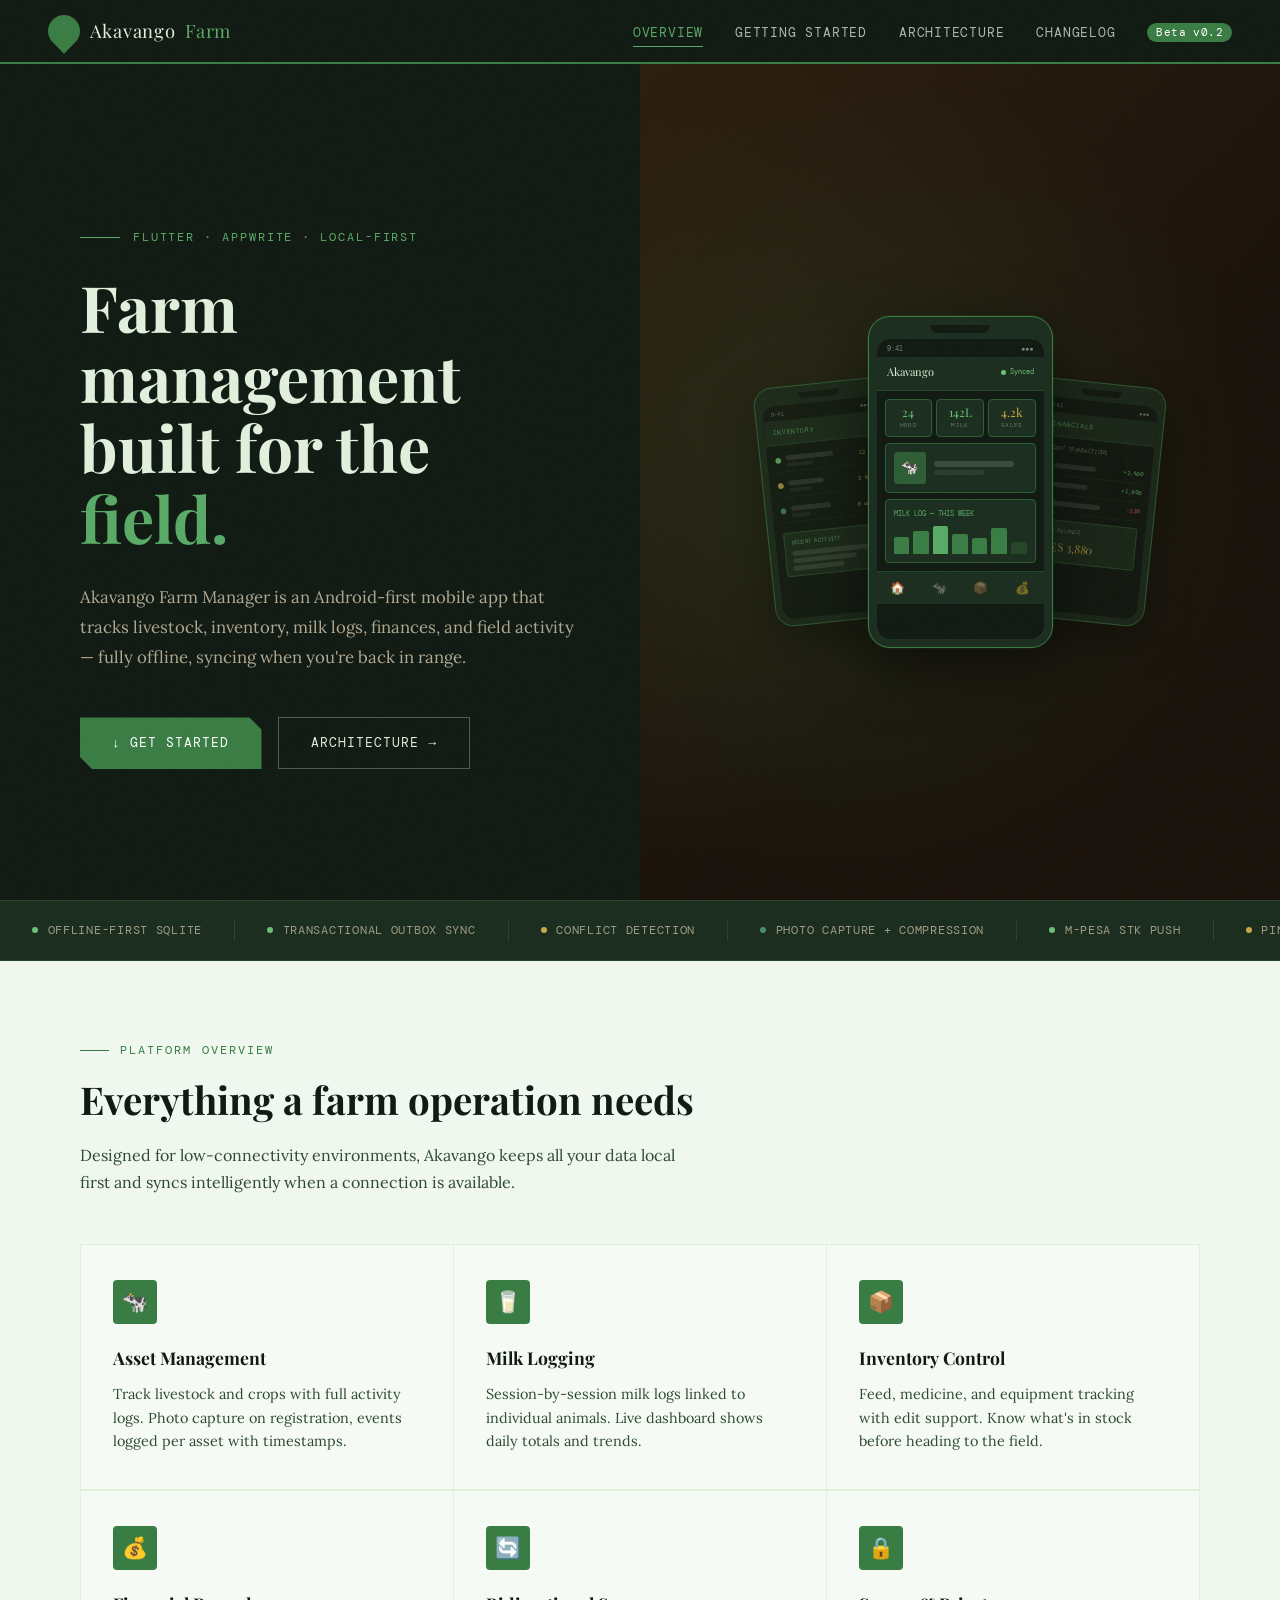
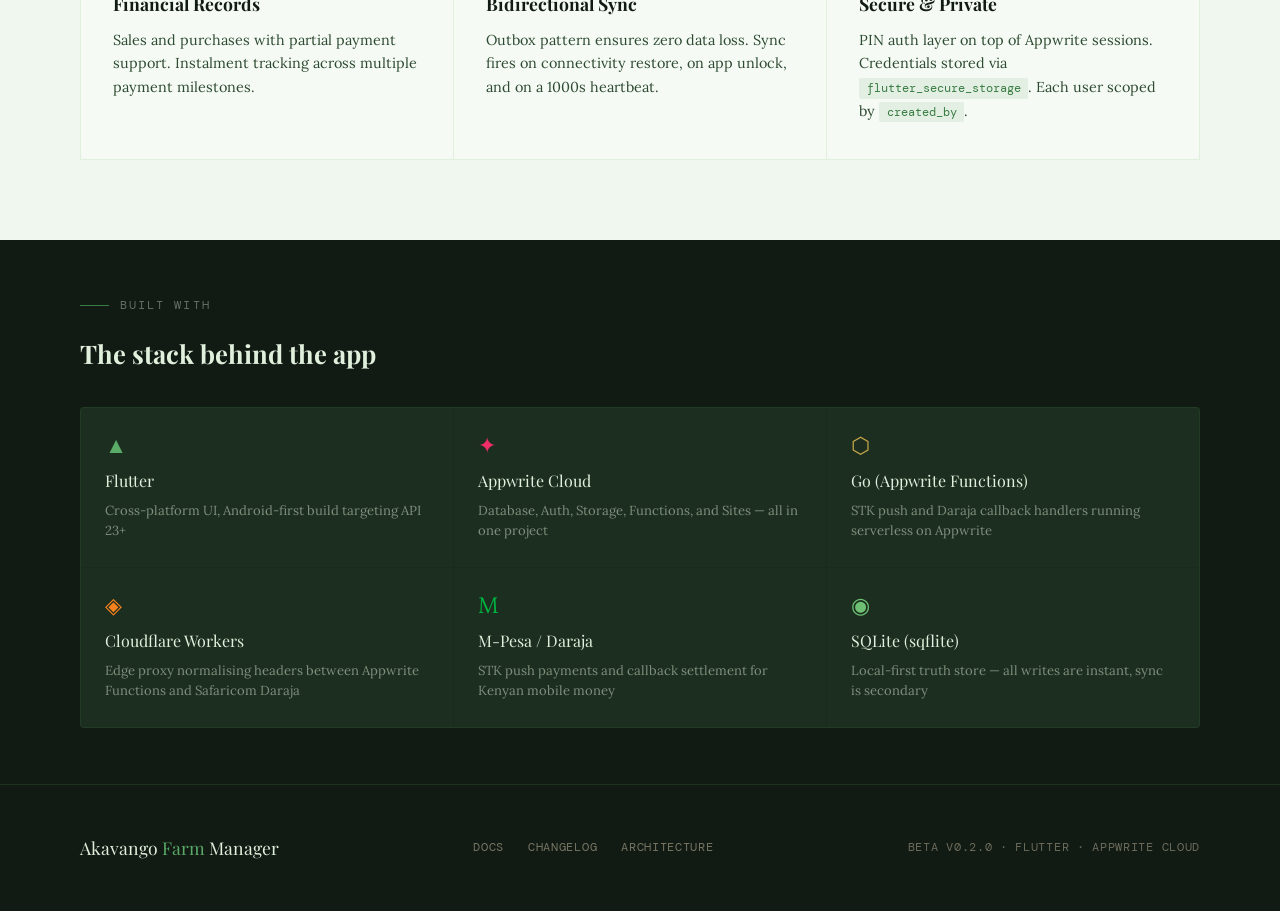
==== docs/index.html @ 5fa7cc71 "version release .2 editing" ====
<!DOCTYPE html>
<html lang="en">
<head>
<meta charset="UTF-8">
<meta name="viewport" content="width=device-width, initial-scale=1.0">
<title>Akavango Farm Manager — Documentation</title>
<link rel="preconnect" href="https://fonts.googleapis.com">
<link href="https://fonts.googleapis.com/css2?family=Playfair+Display:wght@700;900&family=DM+Mono:wght@400;500&family=Lora:ital,wght@0,400;0,600;1,400&display=swap" rel="stylesheet">
<style>
  :root {
    --soil:       #111a13;
    --bark:       #1c2e1f;
    --terracotta: #3a7d44;
    --clay:       #5aab67;
    --harvest:    #c8a84a;
    --straw:      #e0f0dc;
    --fog:        #f0f7ee;
    --moss:       #2e5e35;
    --leaf:       #6dbf74;
    --river:      #4a8c6f;
    --cream:      #f5fbf4;

    --font-display: 'Playfair Display', Georgia, serif;
    --font-body:    'Lora', Georgia, serif;
    --font-mono:    'DM Mono', 'Courier New', monospace;

    --radius: 4px;
    --shadow: 0 4px 32px rgba(26,18,11,.18);
  }

  * { box-sizing: border-box; margin: 0; padding: 0; }

  html { scroll-behavior: smooth; }

  body {
    background: var(--cream);
    color: var(--soil);
    font-family: var(--font-body);
    font-size: 17px;
    line-height: 1.7;
    overflow-x: hidden;
  }

  /* ─── GRAIN OVERLAY ─── */
  body::before {
    content: '';
    position: fixed; inset: 0; z-index: 999; pointer-events: none;
    background-image: url("data:image/svg+xml,%3Csvg viewBox='0 0 256 256' xmlns='http://www.w3.org/2000/svg'%3E%3Cfilter id='noise'%3E%3CfeTurbulence type='fractalNoise' baseFrequency='0.9' numOctaves='4' stitchTiles='stitch'/%3E%3C/filter%3E%3Crect width='100%25' height='100%25' filter='url(%23noise)' opacity='0.04'/%3E%3C/svg%3E");
    opacity: .5;
  }

  /* ─── NAV ─── */
  nav {
    position: fixed; top: 0; left: 0; right: 0; z-index: 100;
    background: var(--soil);
    border-bottom: 2px solid var(--terracotta);
    display: flex; align-items: center; justify-content: space-between;
    padding: 0 3rem;
    height: 64px;
  }
  .nav-brand {
    font-family: var(--font-display);
    font-size: 1.15rem;
    color: var(--straw);
    letter-spacing: .04em;
    text-decoration: none;
    display: flex; align-items: center; gap: .6rem;
  }
  .nav-brand span.accent { color: var(--clay); }
  .nav-brand .logo-mark {
    width: 32px; height: 32px;
    flex-shrink: 0;
    border-radius: 6px;
    overflow: hidden;
    display: flex; align-items: center; justify-content: center;
    background: var(--terracotta);
  }
  .nav-brand .logo-mark img {
    width: 100%; height: 100%;
    object-fit: contain;
  }
  /* Fallback leaf shape when no logo */
  .nav-brand .logo-mark.no-logo {
    background: var(--terracotta);
    border-radius: 50% 50% 50% 0;
    transform: rotate(-45deg);
  }
  .nav-links {
    display: flex; gap: 2rem; list-style: none;
  }
  .nav-links a {
    color: var(--straw);
    text-decoration: none;
    font-family: var(--font-mono);
    font-size: .82rem;
    letter-spacing: .06em;
    text-transform: uppercase;
    opacity: .75;
    transition: opacity .2s, color .2s;
    padding: .25rem 0;
    border-bottom: 1px solid transparent;
  }
  .nav-links a:hover, .nav-links a.active {
    opacity: 1; color: var(--clay);
    border-bottom-color: var(--clay);
  }
  .nav-badge {
    background: var(--terracotta);
    color: #fff;
    font-family: var(--font-mono);
    font-size: .68rem;
    padding: .15rem .55rem;
    border-radius: 99px;
    letter-spacing: .04em;
  }

  /* ─── PAGE SECTIONS ─── */
  .page { display: none; padding-top: 64px; min-height: 100vh; }
  .page.active { display: block; }

  /* ─── HERO ─── */
  .hero {
    background: var(--soil);
    min-height: calc(100vh - 64px);
    display: grid;
    grid-template-columns: 1fr 1fr;
    overflow: hidden;
    position: relative;
  }
  .hero-left {
    padding: 7rem 4rem 5rem 5rem;
    display: flex; flex-direction: column; justify-content: center;
    position: relative; z-index: 2;
  }
  .hero-eyebrow {
    font-family: var(--font-mono);
    font-size: .75rem;
    letter-spacing: .16em;
    text-transform: uppercase;
    color: var(--clay);
    margin-bottom: 1.5rem;
    display: flex; align-items: center; gap: .8rem;
  }
  .hero-eyebrow::before {
    content: '';
    width: 2.5rem; height: 1px;
    background: var(--clay);
    display: block;
  }
  .hero-title {
    font-family: var(--font-display);
    font-size: clamp(2.8rem, 5vw, 4.5rem);
    line-height: 1.1;
    color: var(--straw);
    margin-bottom: 1.8rem;
  }
  .hero-title em { color: var(--clay); font-style: normal; }
  .hero-desc {
    color: rgba(245,230,200,.7);
    font-size: 1.05rem;
    max-width: 500px;
    margin-bottom: 2.8rem;
    line-height: 1.8;
  }
  .hero-ctas { display: flex; gap: 1rem; flex-wrap: wrap; }
  .btn-primary {
    background: var(--terracotta);
    color: #fff;
    padding: .85rem 2rem;
    border: none; cursor: pointer;
    font-family: var(--font-mono);
    font-size: .82rem;
    letter-spacing: .08em;
    text-transform: uppercase;
    text-decoration: none;
    display: inline-flex; align-items: center; gap: .5rem;
    transition: background .2s, transform .15s;
    clip-path: polygon(0 0, calc(100% - 12px) 0, 100% 12px, 100% 100%, 12px 100%, 0 calc(100% - 12px));
  }
  .btn-primary:hover { background: var(--clay); transform: translateY(-2px); }
  .btn-ghost {
    background: transparent;
    color: var(--straw);
    padding: .85rem 2rem;
    border: 1px solid rgba(245,230,200,.3);
    cursor: pointer;
    font-family: var(--font-mono);
    font-size: .82rem;
    letter-spacing: .08em;
    text-transform: uppercase;
    text-decoration: none;
    display: inline-flex; align-items: center; gap: .5rem;
    transition: border-color .2s, color .2s;
  }
  .btn-ghost:hover { border-color: var(--clay); color: var(--clay); }

  /* ─── SCREEN SHOWCASE ─── */
  .screen-showcase {
    position: relative;
    width: 360px; height: 480px;
    display: flex; align-items: center; justify-content: center;
  }
  .mock-phone {
    position: absolute;
    transition: transform .4s ease;
  }
  .mock-center {
    z-index: 3;
    transform: translateY(0) scale(1);
  }
  .mock-back-left {
    z-index: 2;
    transform: translateX(-130px) translateY(20px) scale(0.82) rotate(-6deg);
    opacity: .7;
  }
  .mock-back-right {
    z-index: 2;
    transform: translateX(130px) translateY(20px) scale(0.82) rotate(6deg);
    opacity: .7;
  }
  .mock-shell {
    width: 160px;
    background: #1c2e1f;
    border: 1.5px solid #3a7d44;
    border-radius: 22px;
    padding: 8px;
    box-shadow: 0 20px 60px rgba(0,0,0,.5), 0 0 0 1px rgba(90,171,103,.1);
    position: relative;
  }
  .mock-center .mock-shell { width: 185px; }
  .mock-notch {
    width: 50px; height: 8px;
    background: #111a13;
    border-radius: 0 0 8px 8px;
    margin: 0 auto 6px;
  }
  .mock-center .mock-notch { width: 60px; }
  .mock-screen {
    background: #111a13;
    border-radius: 14px;
    overflow: hidden;
    min-height: 260px;
    position: relative;
  }
  .mock-center .mock-screen { min-height: 300px; }
  .mock-statusbar {
    display: flex; justify-content: space-between;
    padding: 4px 10px 2px;
  }
  .mock-topbar {
    display: flex; justify-content: space-between; align-items: center;
    padding: 6px 10px 8px;
    background: #1c2e1f;
    border-bottom: 1px solid rgba(58,125,68,.3);
  }
  .mock-sync-dot {
    display: flex; align-items: center; gap: 4px;
    font-family: 'DM Mono', monospace;
    font-size: 7px;
    color: #6dbf74;
  }
  .mock-sync-dot span {
    width: 5px; height: 5px;
    border-radius: 50%;
    background: #6dbf74;
    animation: pulse 2s infinite;
  }
  @keyframes pulse {
    0%, 100% { opacity: 1; }
    50% { opacity: .3; }
  }
  .mock-stats-row {
    display: flex; gap: 4px;
    padding: 8px 8px 6px;
  }
  .mock-stat-card {
    flex: 1;
    background: #1c2e1f;
    border-radius: 4px;
    padding: 6px 4px;
    text-align: center;
    border: 1px solid #2e5e35;
  }
  .mock-stat-num {
    font-family: 'Playfair Display', serif;
    font-size: 12px;
    color: #6dbf74;
    line-height: 1;
  }
  .mock-stat-label {
    font-family: 'DM Mono', monospace;
    font-size: 6px;
    color: rgba(224,240,220,.4);
    margin-top: 2px;
    text-transform: uppercase;
    letter-spacing: .05em;
  }
  .mock-bottomnav {
    display: flex;
    background: #1c2e1f;
    border-top: 1px solid rgba(58,125,68,.3);
    padding: 6px 0;
    margin-top: 8px;
  }
  .mock-nav-item {
    flex: 1; text-align: center;
    font-size: 12px;
    opacity: .4;
    cursor: default;
  }
  .mock-nav-item.active { opacity: 1; }
  .mock-line {
    height: 6px;
    background: rgba(224,240,220,.15);
    border-radius: 3px;
  }
  .mock-line.short { height: 5px; }
  .mock-dot {
    width: 7px; height: 7px;
    border-radius: 50%;
    flex-shrink: 0;
    margin-top: 2px;
  }
  .mock-item-row, .mock-finance-row {
    display: flex; align-items: flex-start; gap: 6px;
    padding: 5px 0;
    border-bottom: 1px solid rgba(58,125,68,.15);
  }
  .mock-finance-row { align-items: center; }
  .mock-row { padding: 0; }

  .hero-right {
    position: relative;
    display: flex; align-items: center; justify-content: center;
    overflow: hidden;
  }
  .hero-visual {
    width: 100%; height: 100%;
    background: linear-gradient(135deg, #2d1e0f 0%, #1a120b 60%);
    position: relative;
    display: flex; align-items: center; justify-content: center;
  }
  .hero-visual::before {
    content: '';
    position: absolute; inset: 0;
    background: radial-gradient(ellipse at 30% 50%, rgba(58,125,68,.2) 0%, transparent 70%);
  }
  .arch-diagram {
    width: 380px; height: 420px;
    position: relative;
    z-index: 2;
  }

  /* ─── FEATURES STRIP ─── */
  .features-strip {
    background: var(--bark);
    padding: 0;
    display: flex;
    overflow: hidden;
    border-top: 1px solid rgba(58,125,68,.3);
    border-bottom: 1px solid rgba(58,125,68,.3);
    position: relative;
  }
  .features-strip-track {
    display: flex;
    gap: 0;
    width: max-content;
    padding: 1.2rem 0;
    animation: marquee 28s linear infinite;
  }
  .features-strip:hover .features-strip-track { animation-play-state: paused; }
  .feature-chip {
    display: flex; align-items: center; gap: .6rem;
    padding: 0 2rem;
    border-right: 1px solid rgba(245,230,200,.1);
    white-space: nowrap;
    flex-shrink: 0;
  }
  .feature-chip:last-child { border-right: none; }
  .feature-chip .dot {
    width: 6px; height: 6px;
    border-radius: 50%;
    background: var(--leaf);
    flex-shrink: 0;
  }
  .feature-chip span {
    font-family: var(--font-mono);
    font-size: .75rem;
    letter-spacing: .06em;
    color: rgba(245,230,200,.6);
    text-transform: uppercase;
  }

  /* ─── SECTION STYLES ─── */
  section { padding: 5rem 5rem; }
  section + section { padding-top: 0; }

  .section-label {
    font-family: var(--font-mono);
    font-size: .72rem;
    letter-spacing: .18em;
    text-transform: uppercase;
    color: var(--terracotta);
    margin-bottom: 1rem;
    display: flex; align-items: center; gap: .7rem;
  }
  .section-label::before {
    content: '';
    width: 1.8rem; height: 1px;
    background: var(--terracotta);
  }
  .section-title {
    font-family: var(--font-display);
    font-size: clamp(1.8rem, 3vw, 2.8rem);
    color: var(--soil);
    margin-bottom: 1.2rem;
    line-height: 1.2;
  }
  .section-sub {
    color: #2e4a32;
    max-width: 620px;
    margin-bottom: 3rem;
    font-size: 1rem;
  }

  /* ─── FEATURE CARDS ─── */
  .feature-grid {
    display: grid;
    grid-template-columns: repeat(3, 1fr);
    gap: 1.5px;
    background: var(--straw);
    border: 1.5px solid var(--straw);
    overflow: hidden;
  }
  .feature-card {
    background: var(--cream);
    padding: 2.2rem 2rem;
    position: relative;
    transition: background .2s;
  }
  .feature-card:hover { background: var(--fog); }
  .feature-card::before {
    content: '';
    position: absolute;
    top: 0; left: 0;
    width: 3px; height: 0;
    background: var(--terracotta);
    transition: height .3s;
  }
  .feature-card:hover::before { height: 100%; }
  .feature-icon {
    width: 44px; height: 44px;
    background: var(--terracotta);
    border-radius: var(--radius);
    display: flex; align-items: center; justify-content: center;
    margin-bottom: 1.2rem;
    font-size: 1.3rem;
  }
  .feature-card h3 {
    font-family: var(--font-display);
    font-size: 1.1rem;
    margin-bottom: .6rem;
    color: var(--soil);
  }
  .feature-card p {
    font-size: .9rem;
    color: #2e4a32;
    line-height: 1.65;
  }

  /* ─── POWERED BY GRID ─── */
  .powered-grid {
    display: grid;
    grid-template-columns: repeat(3, 1fr);
    gap: 1px;
    background: rgba(90,171,103,.12);
    border: 1px solid rgba(90,171,103,.12);
    border-radius: var(--radius);
    overflow: hidden;
  }
  .powered-card {
    background: var(--bark);
    padding: 1.6rem 1.5rem;
    transition: background .2s;
  }
  .powered-card:hover { background: #1f3522; }
  .powered-icon {
    font-size: 1.4rem;
    color: var(--clay);
    margin-bottom: .7rem;
    line-height: 1;
    font-style: normal;
  }
  .powered-name {
    font-family: var(--font-display);
    font-size: 1rem;
    color: var(--straw);
    margin-bottom: .4rem;
  }
  .powered-desc {
    font-family: var(--font-body);
    font-size: .82rem;
    color: rgba(224,240,220,.5);
    line-height: 1.55;
  }

  /* ─── OVERVIEW HIGHLIGHTS ─── */
  .highlight-row {
    display: grid;
    grid-template-columns: 1fr 1fr;
    gap: 4rem;
    align-items: center;
    padding: 4rem 5rem;
  }
  .highlight-row.flip { direction: rtl; }
  .highlight-row.flip > * { direction: ltr; }
  .highlight-img {
    background: var(--soil);
    border-radius: 2px;
    height: 320px;
    position: relative;
    overflow: hidden;
    display: flex; align-items: center; justify-content: center;
  }
  .highlight-text h2 {
    font-family: var(--font-display);
    font-size: 2rem;
    color: var(--soil);
    margin-bottom: 1rem;
  }
  .highlight-text p { color: #2e4a32; margin-bottom: 1.2rem; font-size: .97rem; }
  .tag-list { display: flex; flex-wrap: wrap; gap: .5rem; margin-top: 1.2rem; }
  .tag {
    font-family: var(--font-mono);
    font-size: .7rem;
    letter-spacing: .06em;
    padding: .3rem .8rem;
    background: rgba(58,125,68,.1);
    color: var(--terracotta);
    border: 1px solid rgba(58,125,68,.25);
    border-radius: 2px;
    text-transform: uppercase;
  }

  /* ─── GETTING STARTED PAGE ─── */
  .docs-layout {
    display: grid;
    grid-template-columns: 260px 1fr;
    min-height: calc(100vh - 64px);
  }
  .docs-sidebar {
    background: var(--soil);
    padding: 2.5rem 0;
    position: sticky;
    top: 64px;
    height: calc(100vh - 64px);
    overflow-y: auto;
    border-right: 1px solid rgba(58,125,68,.25);
  }
  .sidebar-group { margin-bottom: 2rem; }
  .sidebar-group-label {
    font-family: var(--font-mono);
    font-size: .65rem;
    letter-spacing: .16em;
    text-transform: uppercase;
    color: rgba(245,230,200,.35);
    padding: 0 1.8rem .6rem;
  }
  .sidebar-link {
    display: block;
    padding: .55rem 1.8rem;
    color: rgba(245,230,200,.65);
    text-decoration: none;
    font-family: var(--font-mono);
    font-size: .8rem;
    transition: color .2s, background .2s;
    border-left: 2px solid transparent;
  }
  .sidebar-link:hover { color: var(--straw); background: rgba(255,255,255,.04); }
  .sidebar-link.active {
    color: var(--clay);
    border-left-color: var(--clay);
    background: rgba(224,123,57,.07);
  }
  .docs-content {
    padding: 3.5rem 5rem 5rem;
    max-width: 860px;
  }
  .docs-content h1 {
    font-family: var(--font-display);
    font-size: 2.4rem;
    color: var(--soil);
    margin-bottom: .6rem;
  }
  .docs-content .lead {
    font-size: 1.08rem;
    color: #2e4a32;
    margin-bottom: 2.5rem;
    padding-bottom: 2rem;
    border-bottom: 1px solid rgba(17,26,19,.12);
  }
  .docs-content h2 {
    font-family: var(--font-display);
    font-size: 1.5rem;
    color: var(--soil);
    margin: 2.5rem 0 .8rem;
  }
  .docs-content h3 {
    font-family: var(--font-mono);
    font-size: .9rem;
    letter-spacing: .08em;
    text-transform: uppercase;
    color: var(--terracotta);
    margin: 1.8rem 0 .6rem;
  }
  .docs-content p { margin-bottom: 1rem; color: #1e3822; font-size: .97rem; }
  .docs-content ul {
    margin: .8rem 0 1.2rem 1.4rem;
    color: #1e3822;
    font-size: .95rem;
  }
  .docs-content ul li { margin-bottom: .4rem; }

  pre, code {
    font-family: var(--font-mono);
  }
  pre {
    background: var(--soil);
    color: var(--straw);
    padding: 1.5rem;
    border-radius: var(--radius);
    overflow-x: auto;
    font-size: .82rem;
    line-height: 1.7;
    margin: 1rem 0 1.5rem;
    border-left: 3px solid var(--terracotta);
  }
  code {
    background: rgba(58,125,68,.1);
    color: var(--terracotta);
    padding: .15rem .45rem;
    border-radius: 2px;
    font-size: .85em;
  }
  pre code {
    background: none;
    color: inherit;
    padding: 0;
    border-radius: 0;
    font-size: inherit;
  }

  .callout {
    background: rgba(200,168,74,.1);
    border-left: 3px solid #c8a84a;
    padding: 1rem 1.4rem;
    border-radius: 0 var(--radius) var(--radius) 0;
    margin: 1.2rem 0;
    font-size: .93rem;
    color: #1e3822;
  }
  .callout.info { border-left-color: var(--river); background: rgba(74,140,111,.08); }
  .callout.danger { border-left-color: var(--terracotta); background: rgba(58,125,68,.08); }
  .callout strong { color: var(--soil); }

  .step-list { counter-reset: steps; margin: 1.5rem 0; }
  .step {
    display: grid;
    grid-template-columns: 36px 1fr;
    gap: 1rem;
    margin-bottom: 2rem;
    counter-increment: steps;
  }
  .step-num {
    width: 36px; height: 36px;
    background: var(--terracotta);
    border-radius: 50%;
    display: flex; align-items: center; justify-content: center;
    font-family: var(--font-mono);
    font-size: .78rem;
    font-weight: 500;
    color: #fff;
    flex-shrink: 0;
    margin-top: .15rem;
  }
  .step-body h4 {
    font-family: var(--font-display);
    font-size: 1.05rem;
    color: var(--soil);
    margin-bottom: .4rem;
  }
  .step-body p { font-size: .93rem; margin-bottom: .5rem; }

  /* ─── ARCHITECTURE PAGE ─── */
  .arch-page { padding: 3.5rem 5rem; }
  .arch-page h1 {
    font-family: var(--font-display);
    font-size: 2.4rem;
    color: var(--soil);
    margin-bottom: .6rem;
  }
  .arch-page .lead {
    font-size: 1.05rem; color: #2e4a32;
    margin-bottom: 2.5rem;
    padding-bottom: 2rem;
    border-bottom: 1px solid rgba(17,26,19,.12);
    max-width: 720px;
  }
  .arch-grid {
    display: grid;
    grid-template-columns: 1fr 1fr;
    gap: 2rem;
    margin-bottom: 3rem;
  }
  .arch-card {
    border: 1px solid rgba(17,26,19,.12);
    border-radius: var(--radius);
    overflow: hidden;
  }
  .arch-card-header {
    background: var(--soil);
    padding: 1rem 1.4rem;
    display: flex; align-items: center; gap: .8rem;
  }
  .arch-card-header .icon { font-size: 1.1rem; }
  .arch-card-header h3 {
    font-family: var(--font-mono);
    font-size: .82rem;
    letter-spacing: .08em;
    text-transform: uppercase;
    color: var(--clay);
  }
  .arch-card-body { padding: 1.2rem 1.4rem; background: var(--cream); }
  .arch-card-body p { font-size: .88rem; color: #1e3822; margin-bottom: .8rem; }
  .arch-card-body ul { margin-left: 1.2rem; color: #1e3822; font-size: .85rem; }
  .arch-card-body ul li { margin-bottom: .3rem; }

  .collection-table {
    width: 100%;
    border-collapse: collapse;
    margin: 1.5rem 0 2.5rem;
    font-size: .87rem;
  }
  .collection-table th {
    background: var(--soil);
    color: var(--clay);
    font-family: var(--font-mono);
    font-size: .72rem;
    letter-spacing: .1em;
    text-transform: uppercase;
    padding: .75rem 1rem;
    text-align: left;
    font-weight: 500;
  }
  .collection-table td {
    padding: .75rem 1rem;
    border-bottom: 1px solid rgba(17,26,19,.1);
    color: #1e3822;
    vertical-align: top;
  }
  .collection-table tr:last-child td { border-bottom: none; }
  .collection-table tr:hover td { background: rgba(58,125,68,.04); }
  .collection-table td:first-child { font-family: var(--font-mono); color: var(--terracotta); font-size: .82rem; }
  .collection-table td:nth-child(2) { font-family: var(--font-mono); font-size: .8rem; color: var(--moss); }

  /* ─── CHANGELOG PAGE ─── */
  .changelog-page { padding: 3.5rem 5rem; max-width: 820px; }
  .changelog-page h1 {
    font-family: var(--font-display);
    font-size: 2.4rem;
    color: var(--soil);
    margin-bottom: .6rem;
  }
  .changelog-page .lead {
    color: #2e4a32;
    margin-bottom: 2.5rem;
    padding-bottom: 2rem;
    border-bottom: 1px solid rgba(17,26,19,.12);
  }
  .release {
    display: grid;
    grid-template-columns: 160px 1fr;
    gap: 2.5rem;
    padding: 2.5rem 0;
    border-bottom: 1px solid rgba(17,26,19,.1);
    position: relative;
  }
  .release:last-child { border-bottom: none; }
  .release::before {
    content: '';
    position: absolute;
    left: 155px; top: 0; bottom: 0;
    width: 1px;
    background: linear-gradient(to bottom, rgba(58,125,68,.5), rgba(58,125,68,.1));
  }
  .release-meta { padding-top: .2rem; }
  .release-version {
    font-family: var(--font-display);
    font-size: 1.5rem;
    color: var(--terracotta);
    line-height: 1;
    margin-bottom: .4rem;
  }
  .release-date {
    font-family: var(--font-mono);
    font-size: .72rem;
    letter-spacing: .08em;
    color: #3a6040;
    text-transform: uppercase;
  }
  .release-badge {
    display: inline-block;
    margin-top: .6rem;
    padding: .2rem .6rem;
    border-radius: 2px;
    font-family: var(--font-mono);
    font-size: .65rem;
    letter-spacing: .06em;
    text-transform: uppercase;
  }
  .badge-latest { background: rgba(46,94,53,.15); color: var(--moss); border: 1px solid var(--moss); }
  .badge-beta   { background: rgba(58,125,68,.12); color: var(--terracotta); border: 1px solid var(--terracotta); }
  .badge-alpha  { background: rgba(59,126,161,.12); color: var(--river); border: 1px solid var(--river); }

  .release-body h3 {
    font-family: var(--font-display);
    font-size: 1.3rem;
    color: var(--soil);
    margin-bottom: 1rem;
    padding-top: .1rem;
  }
  .change-group { margin-bottom: 1.4rem; }
  .change-group-label {
    font-family: var(--font-mono);
    font-size: .68rem;
    letter-spacing: .12em;
    text-transform: uppercase;
    margin-bottom: .5rem;
    display: flex; align-items: center; gap: .5rem;
  }
  .change-group-label.added   { color: var(--moss); }
  .change-group-label.fixed   { color: var(--river); }
  .change-group-label.changed { color: var(--harvest); }
  .change-group-label.known   { color: var(--terracotta); }
  .change-list { list-style: none; margin: 0; }
  .change-list li {
    font-size: .9rem;
    color: #1e3822;
    padding: .3rem 0 .3rem 1.2rem;
    position: relative;
    border-left: none;
  }
  .change-list li::before {
    content: '—';
    position: absolute; left: 0;
    color: rgba(17,26,19,.35);
    font-size: .8rem;
  }

  /* ─── FOOTER ─── */
  footer {
    background: var(--soil);
    padding: 3rem 5rem;
    border-top: 1px solid rgba(58,125,68,.25);
    display: flex;
    justify-content: space-between;
    align-items: center;
    flex-wrap: wrap;
    gap: 1rem;
  }
  .footer-brand {
    font-family: var(--font-display);
    color: var(--straw);
    font-size: 1.1rem;
  }
  .footer-brand span { color: var(--clay); }
  .footer-meta {
    font-family: var(--font-mono);
    font-size: .72rem;
    color: rgba(245,230,200,.4);
    letter-spacing: .06em;
    text-transform: uppercase;
  }
  .footer-links { display: flex; gap: 1.5rem; }
  .footer-links a {
    font-family: var(--font-mono);
    font-size: .72rem;
    letter-spacing: .06em;
    text-transform: uppercase;
    color: rgba(245,230,200,.45);
    text-decoration: none;
    transition: color .2s;
  }
  .footer-links a:hover { color: var(--clay); }

  /* ══════════════════════════════════════
     ANIMATION SYSTEM
  ══════════════════════════════════════ */

  /* ─── Reduced motion safety net ─── */
  @media (prefers-reduced-motion: reduce) {
    *, *::before, *::after {
      animation-duration: .01ms !important;
      animation-iteration-count: 1 !important;
      transition-duration: .01ms !important;
    }
  }

  /* ─── Page transitions ─── */
  .page {
    display: none;
    padding-top: 64px;
    min-height: 100vh;
    opacity: 0;
    transform: translateY(12px);
  }
  .page.active {
    display: block;
    animation: pageIn .35s cubic-bezier(.22,.68,0,1.2) forwards;
  }
  @keyframes pageIn {
    to { opacity: 1; transform: translateY(0); }
  }

  /* ─── Hero entrance — staggered ─── */
  .hero-eyebrow {
    opacity: 0;
    animation: heroItem .6s .1s cubic-bezier(.22,.68,0,1.1) forwards;
  }
  .hero-title {
    opacity: 0;
    animation: heroItem .7s .22s cubic-bezier(.22,.68,0,1.1) forwards;
  }
  .hero-desc {
    opacity: 0;
    animation: heroItem .6s .38s ease forwards;
  }
  .hero-ctas {
    opacity: 0;
    animation: heroItem .6s .52s ease forwards;
  }
  .screen-showcase {
    opacity: 0;
    animation: showcaseIn .9s .3s cubic-bezier(.22,.68,0,1.1) forwards;
  }
  @keyframes heroItem {
    from { opacity: 0; transform: translateY(18px); }
    to   { opacity: 1; transform: translateY(0); }
  }
  @keyframes showcaseIn {
    from { opacity: 0; transform: translateY(32px) scale(.96); }
    to   { opacity: 1; transform: translateY(0) scale(1); }
  }

  /* ─── Phone idle float ─── */
  .mock-center {
    animation: phoneFloat 4s ease-in-out infinite;
  }
  .mock-back-left {
    animation: phoneFloatL 4.5s .4s ease-in-out infinite;
  }
  .mock-back-right {
    animation: phoneFloatR 4.2s .8s ease-in-out infinite;
  }
  @keyframes phoneFloat {
    0%, 100% { transform: translateY(0) scale(1); }
    50%       { transform: translateY(-10px) scale(1); }
  }
  @keyframes phoneFloatL {
    0%, 100% { transform: translateX(-130px) translateY(20px) scale(0.82) rotate(-6deg); }
    50%       { transform: translateX(-130px) translateY(10px) scale(0.82) rotate(-5deg); }
  }
  @keyframes phoneFloatR {
    0%, 100% { transform: translateX(130px) translateY(20px) scale(0.82) rotate(6deg); }
    50%       { transform: translateX(130px) translateY(10px) scale(0.82) rotate(5deg); }
  }

  /* ─── Phone showcase hover fan-out ─── */
  .screen-showcase:hover .mock-back-left {
    transform: translateX(-155px) translateY(10px) scale(0.85) rotate(-10deg);
    opacity: .85;
    transition: transform .5s cubic-bezier(.22,.68,0,1.2), opacity .3s;
  }
  .screen-showcase:hover .mock-back-right {
    transform: translateX(155px) translateY(10px) scale(0.85) rotate(10deg);
    opacity: .85;
    transition: transform .5s cubic-bezier(.22,.68,0,1.2), opacity .3s;
  }
  .screen-showcase:hover .mock-center {
    transform: translateY(-6px) scale(1.03);
    transition: transform .4s cubic-bezier(.22,.68,0,1.2);
  }

  /* ─── Features strip marquee ─── */
  .features-strip {
    overflow: hidden;
    position: relative;
  }
  .features-strip-track {
    display: flex;
    gap: 0;
    width: max-content;
    animation: marquee 28s linear infinite;
  }
  .features-strip:hover .features-strip-track { animation-play-state: paused; }
  @keyframes marquee {
    from { transform: translateX(0); }
    to   { transform: translateX(-50%); }
  }

  /* ─── Scroll reveal — base ─── */
  .fade-up {
    opacity: 0;
    transform: translateY(28px);
    transition: opacity .55s ease, transform .55s cubic-bezier(.22,.68,0,1.1);
  }
  .fade-up.visible { opacity: 1; transform: translateY(0); }

  /* Stagger delays for feature grid children */
  .feature-grid .feature-card:nth-child(1) { transition-delay: 0s; }
  .feature-grid .feature-card:nth-child(2) { transition-delay: .08s; }
  .feature-grid .feature-card:nth-child(3) { transition-delay: .16s; }
  .feature-grid .feature-card:nth-child(4) { transition-delay: .24s; }
  .feature-grid .feature-card:nth-child(5) { transition-delay: .32s; }
  .feature-grid .feature-card:nth-child(6) { transition-delay: .40s; }

  /* Changelog release entries slide in */
  .release {
    opacity: 0;
    transform: translateX(-16px);
    transition: opacity .5s ease, transform .5s cubic-bezier(.22,.68,0,1.1);
  }
  .release.visible { opacity: 1; transform: translateX(0); }
  .release:nth-child(2) { transition-delay: .1s; }
  .release:nth-child(3) { transition-delay: .2s; }
  .release:nth-child(4) { transition-delay: .3s; }

  /* Arch cards stagger */
  .arch-card {
    opacity: 0;
    transform: translateY(20px);
    transition: opacity .45s ease, transform .45s cubic-bezier(.22,.68,0,1.1);
  }
  .arch-card.visible { opacity: 1; transform: translateY(0); }
  .arch-grid .arch-card:nth-child(2) { transition-delay: .07s; }
  .arch-grid .arch-card:nth-child(3) { transition-delay: .14s; }
  .arch-grid .arch-card:nth-child(4) { transition-delay: .21s; }
  .arch-grid .arch-card:nth-child(5) { transition-delay: .28s; }
  .arch-grid .arch-card:nth-child(6) { transition-delay: .35s; }

  /* ─── Button shimmer (primary) ─── */
  .btn-primary {
    overflow: hidden;
    position: relative;
  }
  .btn-primary::after {
    content: '';
    position: absolute;
    inset: 0;
    background: linear-gradient(105deg, transparent 40%, rgba(255,255,255,.22) 50%, transparent 60%);
    transform: translateX(-100%);
    transition: transform 0s;
  }
  .btn-primary:hover::after {
    transform: translateX(100%);
    transition: transform .5s ease;
  }

  /* ─── Ghost button border draw ─── */
  .btn-ghost {
    position: relative;
    overflow: hidden;
  }
  .btn-ghost::before {
    content: '';
    position: absolute;
    bottom: 0; left: 0;
    width: 0; height: 1px;
    background: var(--clay);
    transition: width .3s ease;
  }
  .btn-ghost:hover::before { width: 100%; }

  /* ─── Feature icon bounce ─── */
  .feature-card:hover .feature-icon {
    animation: iconBounce .4s cubic-bezier(.36,.07,.19,.97);
  }
  @keyframes iconBounce {
    0%   { transform: scale(1); }
    30%  { transform: scale(1.2) rotate(-4deg); }
    60%  { transform: scale(.92) rotate(2deg); }
    100% { transform: scale(1) rotate(0deg); }
  }

  /* ─── Sidebar active link ink fill ─── */
  .sidebar-link {
    position: relative;
    overflow: hidden;
  }
  .sidebar-link::after {
    content: '';
    position: absolute;
    left: 0; top: 0; bottom: 0;
    width: 0;
    background: rgba(90,171,103,.08);
    transition: width .25s ease;
    z-index: -1;
  }
  .sidebar-link.active::after { width: 100%; }
  .sidebar-link {
    border-left: 2px solid transparent;
    transition: color .2s, border-color .2s, background .2s;
  }
  .sidebar-link.active {
    color: var(--clay);
    border-left-color: var(--clay);
  }

  /* ─── Tag hover lift ─── */
  .tag {
    transition: background .2s, transform .2s, border-color .2s;
    cursor: default;
  }
  .tag:hover {
    background: rgba(58,125,68,.18);
    border-color: var(--terracotta);
    transform: translateY(-2px);
  }

  /* ─── Nav link underline draw ─── */
  .nav-links a {
    position: relative;
  }
  .nav-links a::after {
    content: '';
    position: absolute;
    bottom: -2px; left: 0;
    width: 0; height: 1px;
    background: var(--clay);
    transition: width .25s ease;
  }
  .nav-links a:hover::after,
  .nav-links a.active::after { width: 100%; }
  /* Remove old border-bottom approach */
  .nav-links a { border-bottom: none; }

  /* ─── Collection table row highlight ─── */
  .collection-table tr {
    transition: background .15s;
  }

  /* ─── Section label line grow ─── */
  .section-label::before {
    width: 0;
    transition: width .4s .2s ease;
  }
  .section-label.line-visible::before { width: 1.8rem; }

  /* ─── Hero visual glow pulse ─── */
  .hero-visual::before {
    animation: glowPulse 6s ease-in-out infinite;
  }
  @keyframes glowPulse {
    0%, 100% { opacity: 1; }
    50%       { opacity: .4; }
  }

  /* ─── Callout entrance ─── */
  .callout {
    opacity: 0;
    transform: translateX(-8px);
    transition: opacity .4s ease, transform .4s ease;
  }
  .callout.visible { opacity: 1; transform: translateX(0); }

  /* ─── Nav drawer slide ─── */
  .nav-drawer {
    transform: translateY(-8px);
    opacity: 0;
    transition: transform .25s cubic-bezier(.22,.68,0,1.2), opacity .2s ease;
  }
  .nav-drawer.open {
    display: flex;
    transform: translateY(0);
    opacity: 1;
  }

  /* ─── Step number pop ─── */
  .step-num {
    transition: transform .2s cubic-bezier(.36,.07,.19,.97), background .2s;
  }
  .step:hover .step-num {
    transform: scale(1.15);
    background: var(--clay);
  }

  /* ─── HAMBURGER BUTTON ─── */
  .nav-hamburger {
    display: none;
    flex-direction: column;
    justify-content: center;
    gap: 5px;
    width: 36px; height: 36px;
    background: none; border: none;
    cursor: pointer;
    padding: 4px;
    z-index: 200;
  }
  .nav-hamburger span {
    display: block;
    width: 22px; height: 2px;
    background: var(--straw);
    border-radius: 2px;
    transition: transform .25s, opacity .2s;
  }
  .nav-hamburger.open span:nth-child(1) { transform: translateY(7px) rotate(45deg); }
  .nav-hamburger.open span:nth-child(2) { opacity: 0; }
  .nav-hamburger.open span:nth-child(3) { transform: translateY(-7px) rotate(-45deg); }

  /* ─── MOBILE DRAWER ─── */
  .nav-drawer {
    display: none;
    position: fixed;
    top: 64px; left: 0; right: 0; bottom: 0;
    background: var(--soil);
    z-index: 99;
    flex-direction: column;
    padding: 2rem 1.8rem;
    border-top: 1px solid rgba(90,171,103,.2);
    overflow-y: auto;
  }
  .nav-drawer.open { display: flex; }
  .nav-drawer a {
    display: block;
    color: var(--straw);
    text-decoration: none;
    font-family: var(--font-mono);
    font-size: 1rem;
    letter-spacing: .06em;
    text-transform: uppercase;
    padding: 1rem 0;
    border-bottom: 1px solid rgba(90,171,103,.1);
    transition: color .2s;
  }
  .nav-drawer a:hover, .nav-drawer a.active { color: var(--clay); }
  .nav-drawer .nav-badge {
    margin-top: 2rem;
    align-self: flex-start;
  }

  /* ─── TABLE SCROLL WRAPPER ─── */
  .table-scroll {
    overflow-x: auto;
    -webkit-overflow-scrolling: touch;
    margin: 1.5rem 0 2.5rem;
    border-radius: var(--radius);
  }
  .table-scroll .collection-table { margin: 0; }

  /* ─── RESPONSIVE: TABLET (≤1024px) ─── */
  @media (max-width: 1024px) {
    .docs-layout { grid-template-columns: 220px 1fr; }
    .docs-content { padding: 2.5rem 2.5rem; }
    section { padding: 4rem 3rem; }
    .hero-left { padding: 5rem 3rem 4rem; }
    .highlight-row { padding: 4rem 3rem; }
    .arch-page, .changelog-page { padding: 2.5rem 3rem; }
  }

  /* ─── RESPONSIVE: MOBILE (≤768px) ─── */
  @media (max-width: 768px) {
    /* Nav */
    nav { padding: 0 1.2rem; }
    .nav-links { display: none; }
    .nav-hamburger { display: flex; }

    /* Hero */
    .hero { grid-template-columns: 1fr; min-height: auto; }
    .hero-right { display: none; }
    .hero-left {
      padding: 3.5rem 1.4rem 3rem;
    }    .hero-title { font-size: 2.2rem; }
    .hero-desc { font-size: .97rem; }
    .hero-ctas { flex-direction: column; gap: .75rem; }
    .btn-primary, .btn-ghost { justify-content: center; text-align: center; }
    .hero-stats { gap: 1.5rem; flex-wrap: wrap; }
    .stat-num { font-size: 1.6rem; }

    /* Features strip — let marquee run on mobile, no override needed */

    /* Sections */
    section { padding: 2.5rem 1.4rem; }
    .section-title { font-size: 1.6rem; }

    /* Feature grid — 1 col */
    .feature-grid { grid-template-columns: 1fr; gap: 1px; }
    .powered-grid { grid-template-columns: 1fr; }

    /* Highlight row */
    .highlight-row {
      grid-template-columns: 1fr;
      gap: 1.8rem;
      padding: 2.5rem 1.4rem;
    }
    .highlight-row.flip { direction: ltr; }
    .highlight-img { height: 200px; }

    /* Docs layout — stack */
    .docs-layout { grid-template-columns: 1fr; }
    .docs-sidebar {
      position: static;
      height: auto;
      border-right: none;
      border-bottom: 1px solid rgba(90,171,103,.2);
      padding: 1.2rem 0;
    }
    .docs-content { padding: 1.8rem 1.4rem 3rem; }
    .docs-content h1 { font-size: 1.8rem; }
    .docs-content h2 { font-size: 1.25rem; }

    /* Step list */
    .step { grid-template-columns: 28px 1fr; gap: .8rem; }
    .step-num { width: 28px; height: 28px; font-size: .72rem; }

    /* Architecture page */
    .arch-page { padding: 1.8rem 1.4rem; }
    .arch-page h1 { font-size: 1.8rem; }
    .arch-grid { grid-template-columns: 1fr; gap: 1rem; }

    /* Tables — scrollable */
    .collection-table { min-width: 540px; }

    /* Changelog */
    .changelog-page { padding: 1.8rem 1.4rem; max-width: 100%; }
    .changelog-page h1 { font-size: 1.8rem; }
    .release { grid-template-columns: 1fr; gap: 1rem; }
    .release::before { display: none; }
    .release-version { font-size: 1.2rem; }
    .release-meta { display: flex; flex-wrap: wrap; align-items: center; gap: .6rem; padding-top: 0; }

    /* Pre / code blocks */
    pre { font-size: .78rem; padding: 1rem; }

    /* Footer */
    footer {
      padding: 2rem 1.4rem;
      flex-direction: column;
      align-items: flex-start;
      gap: 1.2rem;
    }
    .footer-links { flex-wrap: wrap; gap: 1rem; }
  }

  /* ─── RESPONSIVE: SMALL PHONES (≤380px) ─── */
  @media (max-width: 380px) {
    .hero-title { font-size: 1.85rem; }
    .hero-left { padding: 3rem 1rem 2.5rem; }
    section { padding: 2rem 1rem; }
    .docs-content, .arch-page, .changelog-page { padding: 1.4rem 1rem; }
    .btn-primary, .btn-ghost { font-size: .75rem; padding: .75rem 1.2rem; }
  }
</style>
</head>
<body>

<!-- ══════════════════════════ NAV ══════════════════════════ -->
<nav>
  <a href="#" class="nav-brand" onclick="showPage('home')">
    <!-- LOGO: Replace src with your actual logo path, e.g. src="assets/logo.png" -->
    <div class="logo-mark" id="nav-logo-mark">
      <img src="assets/logo.png" alt="Akavango Logo" onerror="this.parentElement.classList.add('no-logo');this.style.display='none'">
    </div>
    Akavango <span class="accent">Farm</span>
  </a>
  <ul class="nav-links">
    <li><a href="#" onclick="showPage('home')" id="nav-home" class="active">Overview</a></li>
    <li><a href="#" onclick="showPage('start')" id="nav-start">Getting Started</a></li>
    <li><a href="#" onclick="showPage('arch')" id="nav-arch">Architecture</a></li>
    <li><a href="#" onclick="showPage('changelog')" id="nav-changelog">Changelog</a></li>
    <li><span class="nav-badge">Beta v0.2</span></li>
  </ul>
  <button class="nav-hamburger" id="hamburger" aria-label="Toggle menu" onclick="toggleDrawer()">
    <span></span><span></span><span></span>
  </button>
</nav>

<!-- Mobile drawer -->
<div class="nav-drawer" id="nav-drawer">
  <a href="#" onclick="showPage('home');closeDrawer()" id="drawer-home">Overview</a>
  <a href="#" onclick="showPage('start');closeDrawer()" id="drawer-start">Getting Started</a>
  <a href="#" onclick="showPage('arch');closeDrawer()" id="drawer-arch">Architecture</a>
  <a href="#" onclick="showPage('changelog');closeDrawer()" id="drawer-changelog">Changelog</a>
  <span class="nav-badge">Beta v0.2</span>
</div>

<!-- ══════════════════════════ HOME ══════════════════════════ -->
<div id="page-home" class="page active">

  <!-- HERO -->
  <div class="hero">
    <div class="hero-left">
      <div class="hero-eyebrow">Flutter · Appwrite · Local-First</div>
      <h1 class="hero-title">Farm management built for the <em>field.</em></h1>
      <p class="hero-desc">Akavango Farm Manager is an Android-first mobile app that tracks livestock, inventory, milk logs, finances, and field activity — fully offline, syncing when you're back in range.</p>
      <div class="hero-ctas">
        <a href="#" class="btn-primary" onclick="showPage('start')">↓ Get Started</a>
        <a href="#" class="btn-ghost" onclick="showPage('arch')">Architecture →</a>
      </div>
    </div>
    <div class="hero-right">
      <div class="hero-visual">
        <!-- ── SCREEN MOCKUP SHOWCASE ── -->
        <div class="screen-showcase">
          <!-- Screen 1: Dashboard -->
          <div class="mock-phone mock-back-left">
            <div class="mock-shell">
              <div class="mock-notch"></div>
              <div class="mock-screen">
                <div class="mock-statusbar">
                  <span style="font-size:7px;color:rgba(224,240,220,.5);font-family:DM Mono,monospace">9:41</span>
                  <span style="font-size:7px;color:rgba(224,240,220,.5);font-family:DM Mono,monospace">●●●</span>
                </div>
                <div class="mock-topbar" style="background:#1c2e1f;padding:8px 10px;">
                  <div style="font-family:DM Mono,monospace;font-size:8px;color:#5aab67;letter-spacing:.08em">INVENTORY</div>
                </div>
                <div style="padding:8px 10px;">
                  <div class="mock-row" style="margin-bottom:6px">
                    <div class="mock-item-row"><div class="mock-dot" style="background:#6dbf74"></div><div style="flex:1"><div class="mock-line" style="width:70%"></div><div class="mock-line short" style="width:40%;margin-top:3px;opacity:.5"></div></div><div style="font-family:DM Mono,monospace;font-size:7px;color:#c8a84a">12 kg</div></div>
                  </div>
                  <div class="mock-row" style="margin-bottom:6px">
                    <div class="mock-item-row"><div class="mock-dot" style="background:#c8a84a"></div><div style="flex:1"><div class="mock-line" style="width:55%"></div><div class="mock-line short" style="width:35%;margin-top:3px;opacity:.5"></div></div><div style="font-family:DM Mono,monospace;font-size:7px;color:#c8a84a">3 bags</div></div>
                  </div>
                  <div class="mock-row">
                    <div class="mock-item-row"><div class="mock-dot" style="background:#4a8c6f"></div><div style="flex:1"><div class="mock-line" style="width:65%"></div><div class="mock-line short" style="width:30%;margin-top:3px;opacity:.5"></div></div><div style="font-family:DM Mono,monospace;font-size:7px;color:#c8a84a">6 units</div></div>
                  </div>
                </div>
                <div style="padding:0 10px;margin-top:4px">
                  <div style="background:#1c2e1f;border-radius:3px;padding:6px 8px;border:1px solid #2e5e35">
                    <div style="font-family:DM Mono,monospace;font-size:7px;color:#5aab67;margin-bottom:4px">RECENT ACTIVITY</div>
                    <div class="mock-line" style="width:90%;margin-bottom:3px"></div>
                    <div class="mock-line" style="width:75%;margin-bottom:3px"></div>
                    <div class="mock-line" style="width:60%"></div>
                  </div>
                </div>
              </div>
            </div>
          </div>

          <!-- Screen 2: Dashboard (center, largest) -->
          <div class="mock-phone mock-center">
            <div class="mock-shell">
              <div class="mock-notch"></div>
              <div class="mock-screen">
                <div class="mock-statusbar">
                  <span style="font-size:7px;color:rgba(224,240,220,.5);font-family:DM Mono,monospace">9:41</span>
                  <span style="font-size:7px;color:rgba(224,240,220,.5);font-family:DM Mono,monospace">●●●</span>
                </div>
                <div class="mock-topbar">
                  <div style="font-family:'Playfair Display',serif;font-size:11px;color:#e0f0dc">Akavango</div>
                  <div class="mock-sync-dot"><span></span>Synced</div>
                </div>
                <!-- Stats row -->
                <div class="mock-stats-row">
                  <div class="mock-stat-card">
                    <div class="mock-stat-num">24</div>
                    <div class="mock-stat-label">Herd</div>
                  </div>
                  <div class="mock-stat-card">
                    <div class="mock-stat-num">142L</div>
                    <div class="mock-stat-label">Milk</div>
                  </div>
                  <div class="mock-stat-card">
                    <div class="mock-stat-num" style="color:#c8a84a">4.2k</div>
                    <div class="mock-stat-label">Sales</div>
                  </div>
                </div>
                <!-- Herd card -->
                <div style="padding:0 8px;margin-bottom:6px">
                  <div style="background:#1c2e1f;border-radius:4px;padding:8px;border:1px solid #2e5e35;display:flex;gap:8px;align-items:center">
                    <div style="width:32px;height:32px;border-radius:3px;background:#2e5e35;flex-shrink:0;display:flex;align-items:center;justify-content:center;font-size:14px">🐄</div>
                    <div>
                      <div class="mock-line" style="width:80px;margin-bottom:3px"></div>
                      <div class="mock-line short" style="width:50px;opacity:.5"></div>
                    </div>
                  </div>
                </div>
                <!-- Milk chart bars -->
                <div style="padding:0 8px">
                  <div style="background:#1c2e1f;border-radius:4px;padding:8px;border:1px solid #2e5e35">
                    <div style="font-family:DM Mono,monospace;font-size:7px;color:#5aab67;margin-bottom:6px">MILK LOG — THIS WEEK</div>
                    <div style="display:flex;align-items:flex-end;gap:4px;height:28px">
                      <div style="flex:1;background:#3a7d44;border-radius:2px 2px 0 0;height:60%"></div>
                      <div style="flex:1;background:#3a7d44;border-radius:2px 2px 0 0;height:80%"></div>
                      <div style="flex:1;background:#5aab67;border-radius:2px 2px 0 0;height:100%"></div>
                      <div style="flex:1;background:#3a7d44;border-radius:2px 2px 0 0;height:70%"></div>
                      <div style="flex:1;background:#3a7d44;border-radius:2px 2px 0 0;height:55%"></div>
                      <div style="flex:1;background:#3a7d44;border-radius:2px 2px 0 0;height:90%"></div>
                      <div style="flex:1;background:#2e5e35;border-radius:2px 2px 0 0;height:40%;opacity:.5"></div>
                    </div>
                  </div>
                </div>
                <!-- Bottom nav -->
                <div class="mock-bottomnav">
                  <div class="mock-nav-item active">🏠</div>
                  <div class="mock-nav-item">🐄</div>
                  <div class="mock-nav-item">📦</div>
                  <div class="mock-nav-item">💰</div>
                </div>
              </div>
            </div>
          </div>

          <!-- Screen 3: Financials -->
          <div class="mock-phone mock-back-right">
            <div class="mock-shell">
              <div class="mock-notch"></div>
              <div class="mock-screen">
                <div class="mock-statusbar">
                  <span style="font-size:7px;color:rgba(224,240,220,.5);font-family:DM Mono,monospace">9:41</span>
                  <span style="font-size:7px;color:rgba(224,240,220,.5);font-family:DM Mono,monospace">●●●</span>
                </div>
                <div class="mock-topbar" style="background:#1c2e1f;padding:8px 10px;">
                  <div style="font-family:DM Mono,monospace;font-size:8px;color:#5aab67;letter-spacing:.08em">FINANCIALS</div>
                </div>
                <div style="padding:8px 10px">
                  <div style="font-family:DM Mono,monospace;font-size:7px;color:rgba(224,240,220,.4);margin-bottom:4px">RECENT TRANSACTIONS</div>
                  <div class="mock-finance-row">
                    <div class="mock-dot" style="background:#6dbf74"></div>
                    <div style="flex:1"><div class="mock-line" style="width:65%"></div></div>
                    <div style="font-family:DM Mono,monospace;font-size:7px;color:#6dbf74">+2,400</div>
                  </div>
                  <div class="mock-finance-row">
                    <div class="mock-dot" style="background:#6dbf74"></div>
                    <div style="flex:1"><div class="mock-line" style="width:55%"></div></div>
                    <div style="font-family:DM Mono,monospace;font-size:7px;color:#6dbf74">+1,800</div>
                  </div>
                  <div class="mock-finance-row">
                    <div class="mock-dot" style="background:#e05a4a"></div>
                    <div style="flex:1"><div class="mock-line" style="width:70%"></div></div>
                    <div style="font-family:DM Mono,monospace;font-size:7px;color:#e05a4a">−320</div>
                  </div>
                  <div style="margin-top:8px;background:#1c2e1f;border-radius:3px;padding:6px 8px;border:1px solid #2e5e35">
                    <div style="font-family:DM Mono,monospace;font-size:7px;color:rgba(224,240,220,.4)">NET BALANCE</div>
                    <div style="font-family:'Playfair Display',serif;font-size:14px;color:#c8a84a;margin-top:2px">KES 3,880</div>
                  </div>
                </div>
              </div>
            </div>
          </div>
        </div>
      </div>
    </div>
  </div>

  <!-- FEATURES STRIP -->
  <div class="features-strip">
    <div class="features-strip-track">
      <div class="feature-chip"><div class="dot"></div><span>Offline-first SQLite</span></div>
      <div class="feature-chip"><div class="dot"></div><span>Transactional outbox sync</span></div>
      <div class="feature-chip"><div class="dot" style="background:var(--harvest)"></div><span>Conflict detection</span></div>
      <div class="feature-chip"><div class="dot" style="background:var(--river)"></div><span>Photo capture + compression</span></div>
      <div class="feature-chip"><div class="dot"></div><span>M-Pesa STK push</span></div>
      <div class="feature-chip"><div class="dot" style="background:var(--harvest)"></div><span>PIN auth layer</span></div>
      <div class="feature-chip"><div class="dot" style="background:var(--river)"></div><span>Bidirectional sync</span></div>
      <div class="feature-chip"><div class="dot"></div><span>Appwrite Functions · Go</span></div>
      <div class="feature-chip"><div class="dot" style="background:var(--harvest)"></div><span>Cloudflare Workers</span></div>
      <div class="feature-chip"><div class="dot" style="background:var(--river)"></div><span>Appwrite Sites</span></div>
      <div class="feature-chip"><div class="dot"></div><span>Android-first</span></div>
      <!-- duplicate for seamless loop -->
      <div class="feature-chip"><div class="dot"></div><span>Offline-first SQLite</span></div>
      <div class="feature-chip"><div class="dot"></div><span>Transactional outbox sync</span></div>
      <div class="feature-chip"><div class="dot" style="background:var(--harvest)"></div><span>Conflict detection</span></div>
      <div class="feature-chip"><div class="dot" style="background:var(--river)"></div><span>Photo capture + compression</span></div>
      <div class="feature-chip"><div class="dot"></div><span>M-Pesa STK push</span></div>
      <div class="feature-chip"><div class="dot" style="background:var(--harvest)"></div><span>PIN auth layer</span></div>
      <div class="feature-chip"><div class="dot" style="background:var(--river)"></div><span>Bidirectional sync</span></div>
      <div class="feature-chip"><div class="dot"></div><span>Appwrite Functions · Go</span></div>
      <div class="feature-chip"><div class="dot" style="background:var(--harvest)"></div><span>Cloudflare Workers</span></div>
      <div class="feature-chip"><div class="dot" style="background:var(--river)"></div><span>Appwrite Sites</span></div>
      <div class="feature-chip"><div class="dot"></div><span>Android-first</span></div>
    </div>
  </div>

  <!-- WHAT IT DOES -->
  <section style="background:var(--fog);">
    <div class="section-label">Platform Overview</div>
    <h2 class="section-title">Everything a farm operation needs</h2>
    <p class="section-sub">Designed for low-connectivity environments, Akavango keeps all your data local first and syncs intelligently when a connection is available.</p>
    <div class="feature-grid">
      <div class="feature-card fade-up">
        <div class="feature-icon">🐄</div>
        <h3>Asset Management</h3>
        <p>Track livestock and crops with full activity logs. Photo capture on registration, events logged per asset with timestamps.</p>
      </div>
      <div class="feature-card fade-up">
        <div class="feature-icon">🥛</div>
        <h3>Milk Logging</h3>
        <p>Session-by-session milk logs linked to individual animals. Live dashboard shows daily totals and trends.</p>
      </div>
      <div class="feature-card fade-up">
        <div class="feature-icon">📦</div>
        <h3>Inventory Control</h3>
        <p>Feed, medicine, and equipment tracking with edit support. Know what's in stock before heading to the field.</p>
      </div>
      <div class="feature-card fade-up">
        <div class="feature-icon">💰</div>
        <h3>Financial Records</h3>
        <p>Sales and purchases with partial payment support. Instalment tracking across multiple payment milestones.</p>
      </div>
      <div class="feature-card fade-up">
        <div class="feature-icon">🔄</div>
        <h3>Bidirectional Sync</h3>
        <p>Outbox pattern ensures zero data loss. Sync fires on connectivity restore, on app unlock, and on a 1000s heartbeat.</p>
      </div>
      <div class="feature-card fade-up">
        <div class="feature-icon">🔒</div>
        <h3>Secure &amp; Private</h3>
        <p>PIN auth layer on top of Appwrite sessions. Credentials stored via <code>flutter_secure_storage</code>. Each user scoped by <code>created_by</code>.</p>
      </div>
    </div>
  </section>

  <!-- POWERED BY -->
  <section style="background:var(--soil);padding:3.5rem 5rem;">
    <div class="section-label" style="color:rgba(224,240,220,.4);">Built with</div>
    <h2 style="font-family:var(--font-display);font-size:1.6rem;color:var(--straw);margin-bottom:2rem;">The stack behind the app</h2>
    <div class="powered-grid">
      <div class="powered-card">
        <div class="powered-icon">▲</div>
        <div class="powered-name">Flutter</div>
        <div class="powered-desc">Cross-platform UI, Android-first build targeting API 23+</div>
      </div>
      <div class="powered-card">
        <div class="powered-icon" style="color:#f02e65;">✦</div>
        <div class="powered-name">Appwrite Cloud</div>
        <div class="powered-desc">Database, Auth, Storage, Functions, and Sites — all in one project</div>
      </div>
      <div class="powered-card">
        <div class="powered-icon" style="color:#c8a84a;">⬡</div>
        <div class="powered-name">Go (Appwrite Functions)</div>
        <div class="powered-desc">STK push and Daraja callback handlers running serverless on Appwrite</div>
      </div>
      <div class="powered-card">
        <div class="powered-icon" style="color:#f6821f;">◈</div>
        <div class="powered-name">Cloudflare Workers</div>
        <div class="powered-desc">Edge proxy normalising headers between Appwrite Functions and Safaricom Daraja</div>
      </div>
      <div class="powered-card">
        <div class="powered-icon" style="color:#00b140;">M</div>
        <div class="powered-name">M-Pesa / Daraja</div>
        <div class="powered-desc">STK push payments and callback settlement for Kenyan mobile money</div>
      </div>
      <div class="powered-card">
        <div class="powered-icon" style="color:#6dbf74;">◉</div>
        <div class="powered-name">SQLite (sqflite)</div>
        <div class="powered-desc">Local-first truth store — all writes are instant, sync is secondary</div>
      </div>
    </div>
  </section>

  <footer>
    <div class="footer-brand">Akavango <span>Farm</span> Manager</div>
    <div class="footer-links">
      <a href="#" onclick="showPage('start')">Docs</a>
      <a href="#" onclick="showPage('changelog')">Changelog</a>
      <a href="#" onclick="showPage('arch')">Architecture</a>
    </div>
    <div class="footer-meta">Beta v0.2.0 · Flutter · Appwrite Cloud</div>
  </footer>
</div>

<!-- ══════════════════════════ GETTING STARTED ══════════════════════════ -->
<div id="page-start" class="page">
<div class="docs-layout">
  <aside class="docs-sidebar">
    <div class="sidebar-group">
      <div class="sidebar-group-label">Introduction</div>
      <a href="#" class="sidebar-link active" onclick="scrollDoc('gs-intro',this)">Overview</a>
      <a href="#" class="sidebar-link" onclick="scrollDoc('gs-prereq',this)">Prerequisites</a>
    </div>
    <div class="sidebar-group">
      <div class="sidebar-group-label">Installation</div>
      <a href="#" class="sidebar-link" onclick="scrollDoc('gs-flutter',this)">Flutter Setup</a>
      <a href="#" class="sidebar-link" onclick="scrollDoc('gs-appwrite',this)">Appwrite Console</a>
      <a href="#" class="sidebar-link" onclick="scrollDoc('gs-env',this)">Environment Config</a>
    </div>
    <div class="sidebar-group">
      <div class="sidebar-group-label">Run & Build</div>
      <a href="#" class="sidebar-link" onclick="scrollDoc('gs-run',this)">First Run</a>
      <a href="#" class="sidebar-link" onclick="scrollDoc('gs-build',this)">Release Build</a>
    </div>
    <div class="sidebar-group">
      <div class="sidebar-group-label">Reference</div>
      <a href="#" class="sidebar-link" onclick="scrollDoc('gs-envvars',this)">All Config Values</a>
      <a href="#" class="sidebar-link" onclick="scrollDoc('gs-known',this)">Known Issues</a>
    </div>
  </aside>
  <main class="docs-content">
    <h1 id="gs-intro">Getting Started</h1>
    <p class="lead">Get Akavango Farm Manager running on your Android device. The app targets Android-first (tested on your Android device) with iOS-ready architecture. Appwrite Cloud (Frankfurt region) handles the backend — you'll need a free Appwrite account.</p>

    <h2 id="gs-prereq">Prerequisites</h2>
    <ul>
      <li>Flutter SDK <strong>≥ 3.19</strong> (<code>flutter --version</code> to check)</li>
      <li>Dart SDK included with Flutter</li>
      <li>Android Studio or VS Code with Flutter extension</li>
      <li>Android device or emulator — API level 23 (Android 6) minimum</li>
      <li>An <a href="https://cloud.appwrite.io" style="color:var(--terracotta)">Appwrite Cloud</a> account (free tier works)</li>
      <li>Git</li>
    </ul>

    <div class="callout info"><strong>iOS note:</strong> The architecture is iOS-ready. You'll need Xcode on macOS and an Apple Developer account for device builds.</div>

    <h2 id="gs-flutter">Flutter Setup</h2>
    <div class="step-list">
      <div class="step">
        <div class="step-num">1</div>
        <div class="step-body">
          <h4>Clone the repository</h4>
          <pre><code>git clone https://github.com/your-org/akavango-farm.git
cd akavango-farm</code></pre>
        </div>
      </div>
      <div class="step">
        <div class="step-num">2</div>
        <div class="step-body">
          <h4>Install dependencies</h4>
          <pre><code>flutter pub get</code></pre>
          <p>Key packages from <code>pubspec.yaml</code>:</p>
          <ul>
            <li><code>appwrite: ^21.0.0</code> — Appwrite Dart/Flutter SDK</li>
            <li><code>sqflite</code> — SQLite local database</li>
            <li><code>image_picker</code> — Camera and gallery access</li>
            <li><code>flutter_image_compress</code> — JPEG compression to ~200KB</li>
            <li><code>flutter_secure_storage</code> — Session persistence</li>
          </ul>
        </div>
      </div>
      <div class="step">
        <div class="step-num">3</div>
        <div class="step-body">
          <h4>Verify Flutter doctor</h4>
          <pre><code>flutter doctor -v</code></pre>
          <p>All Android toolchain items should show ✓. Xcode warnings are acceptable if targeting Android only.</p>
        </div>
      </div>
    </div>

    <h2 id="gs-appwrite">Appwrite Console Setup</h2>
    <p>Log in to <strong>cloud.appwrite.io</strong>, select your project, and confirm the following are created:</p>

    <h3>Project &amp; Database IDs</h3>
    <pre><code>Project ID : YOUR_PROJECT_ID
Database ID: YOUR_DATABASE_ID
Endpoint   : https://YOUR_APPWRITE_ENDPOINT/v1</code></pre>

    <h3>Required Collections</h3>
    <p>All collections live in the same database. Create each with these primary keys:</p>
    <div class="table-scroll"><table class="collection-table">
      <thead><tr><th>Collection ID</th><th>Primary Key</th><th>Notes</th></tr></thead>
      <tbody>
        <tr><td>ledger_entries</td><td>event_id</td><td>Append-only truth log</td></tr>
        <tr><td>assets</td><td>asset_id</td><td>Livestock + crops</td></tr>
        <tr><td>inventory</td><td>item_id</td><td>Feed, medicine, equipment</td></tr>
        <tr><td>financials</td><td>transaction_id</td><td>Sales + purchases</td></tr>
        <tr><td>partial_payments</td><td>payment_id</td><td>Instalments on a financial record</td></tr>
        <tr><td>asset_events</td><td>event_id</td><td>Activity log per asset</td></tr>
        <tr><td>milk_logs</td><td>log_id</td><td>Milk sessions</td></tr>
        <tr><td>asset_images</td><td>image_id</td><td>Image metadata — stores file reference and thumbnail URL</td></tr>
        <tr><td>sync_conflicts</td><td>conflict_id</td><td>Conflict audit log</td></tr>
      </tbody>
    </table></div>

    <h3>Required Indexes (on every collection)</h3>
    <pre><code>created_by  → Key ASC
created_at  → Key ASC</code></pre>

    <h3>Storage Bucket</h3>
    <pre><code>Bucket ID  : asset-images
Max size   : 200 KB per file
Allowed    : image/jpeg</code></pre>

    <h2 id="gs-env">Environment Config</h2>
    <p>Create a <code>lib/config/app_config.dart</code> file (gitignored) with your Appwrite credentials:</p>
    <pre><code>class AppConfig {
  static const String endpoint   = 'https://YOUR_APPWRITE_ENDPOINT/v1';
  static const String projectId  = 'YOUR_PROJECT_ID';
  static const String databaseId = 'YOUR_DATABASE_ID';
  static const String bucketId   = 'asset-images';
}</code></pre>

    <div class="callout"><strong>Tip:</strong> Never commit real credentials to a public repo. Use a <code>.env</code> file + <code>flutter_dotenv</code>, or CI/CD secrets for production builds.</div>

    <h2 id="gs-run">First Run</h2>
    <div class="step-list">
      <div class="step">
        <div class="step-num">1</div>
        <div class="step-body">
          <h4>Connect your Android device</h4>
          <p>Enable USB debugging in Developer Options. Confirm device is visible:</p>
          <pre><code>flutter devices</code></pre>
        </div>
      </div>
      <div class="step">
        <div class="step-num">2</div>
        <div class="step-body">
          <h4>Launch the app</h4>
          <pre><code>flutter run --debug</code></pre>
          <p>On first launch the app creates the local SQLite schema (version 1 — fresh install only, no migrations in beta). You'll be prompted to set a PIN.</p>
        </div>
      </div>
      <div class="step">
        <div class="step-num">3</div>
        <div class="step-body">
          <h4>Verify sync</h4>
          <p>After logging in, watch the sync banner at the bottom of the home screen. Long-press it to open the conflict viewer.</p>
        </div>
      </div>
    </div>

    <h2 id="gs-build">Release Build</h2>
    <pre><code># Android APK
flutter build apk --release --split-per-abi

# Android App Bundle (Play Store)
flutter build appbundle --release</code></pre>
    <p>Output APKs will be in <code>build/app/outputs/flutter-apk/</code>. The <code>--split-per-abi</code> flag produces separate APKs for arm64, armeabi-v7a, and x86_64 — use the <code>arm64-v8a</code> build for modern devices including the your Android device.</p>

    <h2 id="gs-envvars">All Config Values</h2>
    <div class="table-scroll"><table class="collection-table">
      <thead><tr><th>Key</th><th>Value</th><th>Where used</th></tr></thead>
      <tbody>
        <tr><td>endpoint</td><td>https://YOUR_APPWRITE_ENDPOINT/v1</td><td>Appwrite SDK init</td></tr>
        <tr><td>projectId</td><td>YOUR_PROJECT_ID</td><td>Appwrite SDK init</td></tr>
        <tr><td>databaseId</td><td>YOUR_DATABASE_ID</td><td>All DB calls</td></tr>
        <tr><td>bucketId</td><td>asset-images</td><td>ImageSyncService</td></tr>
        <tr><td>syncTickMs</td><td>1000000 (1000s)</td><td>AppRefreshService</td></tr>
        <tr><td>maxImageBytes</td><td>204800 (200KB)</td><td>flutter_image_compress</td></tr>
        <tr><td>sqliteVersion</td><td>1</td><td>sqflite, fresh install</td></tr>
      </tbody>
    </table></div>

    <h2 id="gs-known">Known Issues</h2>
    <div class="callout">
      <strong>M-Pesa no-receipt path</strong> — Partial payments via M-Pesa are unsupported when no receipt exists. A "manual M-Pesa entry" option is on the roadmap.
    </div>
  </main>
</div>
</div>

<!-- ══════════════════════════ ARCHITECTURE ══════════════════════════ -->
<div id="page-arch" class="page">
<div class="arch-page">
  <div class="section-label">Technical Reference</div>
  <h1>Architecture</h1>
  <p class="lead">Akavango is built on a local-first principle: SQLite is the source of truth on-device, and Appwrite Cloud is the sync target. The payment layer is powered by Appwrite Functions in Go talking to Safaricom's Daraja API via a Cloudflare Worker. This very documentation is hosted on Appwrite Sites.</p>

  <h2>Service Architecture</h2>
  <div class="arch-grid">
    <div class="arch-card">
      <div class="arch-card-header"><span class="icon">🔄</span><h3>SyncService</h3></div>
      <div class="arch-card-body">
        <p>Drains the <code>sync_queue</code> outbox table to Appwrite Database. Fires on connectivity restore, on PIN unlock, and on the 1000s heartbeat from <code>AppRefreshService</code>.</p>
        <ul>
          <li>Reads pending rows from <code>sync_queue</code></li>
          <li>Upserts each record to its Appwrite collection</li>
          <li>Marks queue row as processed on success</li>
          <li>Triggers <code>DownSyncService</code> after completion</li>
        </ul>
      </div>
    </div>
    <div class="arch-card">
      <div class="arch-card-header"><span class="icon">⬇️</span><h3>DownSyncService</h3></div>
      <div class="arch-card-body">
        <p>Cursor-based pull of all 9 collections from Appwrite. Uses <code>sync_meta</code> table to persist per-collection cursors so only new/updated documents are fetched.</p>
        <ul>
          <li>Reads last cursor from <code>sync_meta</code></li>
          <li>Fetches pages sorted by <code>created_at ASC</code></li>
          <li>Writes to SQLite, detects conflicts</li>
          <li>Logs conflicts to <code>sync_conflicts</code></li>
        </ul>
      </div>
    </div>
    <div class="arch-card">
      <div class="arch-card-header"><span class="icon">⏱️</span><h3>AppRefreshService</h3></div>
      <div class="arch-card-body">
        <p>Drives the background heartbeat. Exposes a stream that fires twice per tick — once before and once after sync — so UI layers can show a loading state cleanly.</p>
        <ul>
          <li>1000s periodic tick</li>
          <li>Immediate tick on app unlock</li>
          <li>Pre + post sync stream events</li>
        </ul>
      </div>
    </div>
    <div class="arch-card">
      <div class="arch-card-header"><span class="icon">📸</span><h3>ImageService + ImageSyncService</h3></div>
      <div class="arch-card-body">
        <p>Two-stage image pipeline. <code>ImageService</code> handles capture and local persistence. <code>ImageSyncService</code> handles upload and metadata push.</p>
        <ul>
          <li>Pick → compress (JPEG, ≤200KB) → cache → SQLite row</li>
          <li>Queue file for upload to <code>asset-images</code> bucket</li>
          <li>Push metadata to <code>asset_images</code> collection</li>
          <li>Download thumbnails on down-sync</li>
        </ul>
      </div>
    </div>
    <div class="arch-card">
      <div class="arch-card-header"><span class="icon">🔐</span><h3>SessionManager + PinService</h3></div>
      <div class="arch-card-body">
        <p>Two-layer auth. Appwrite handles cloud sessions; PIN provides local unlock without requiring network.</p>
        <ul>
          <li><code>SessionManager</code> — holds <code>userId</code> in memory</li>
          <li>Restored from <code>flutter_secure_storage</code> on start</li>
          <li><code>PinService</code> — hashes PIN into <code>auth_config</code> table</li>
          <li>PIN unlock triggers immediate sync tick</li>
        </ul>
      </div>
    </div>
    <div class="arch-card">
      <div class="arch-card-header"><span class="icon">🗄️</span><h3>Local SQLite Schema</h3></div>
      <div class="arch-card-body">
        <p>Version 1 (beta — no migrations). All collections mirror the Appwrite schema plus local-only housekeeping tables.</p>
        <ul>
          <li><code>sync_queue</code> — outbox for up-sync</li>
          <li><code>sync_meta</code> — per-collection down-sync cursors</li>
          <li><code>auth_config</code> — hashed PIN store</li>
          <li>All 9 collection tables (mirrored from Appwrite)</li>
        </ul>
      </div>
    </div>
  </div>

  <h2>Data Flow</h2>
  <div class="highlight-row" style="padding:0;gap:3rem;margin-bottom:2.5rem">
    <div class="highlight-img" style="background: var(--soil); border-radius:4px; height:240px">
      <svg viewBox="0 0 300 200" width="280" fill="none" xmlns="http://www.w3.org/2000/svg">
        <rect x="10" y="75" width="80" height="50" rx="4" fill="#1c2e1f" stroke="#3a7d44" stroke-width="1.2"/>
        <text x="22" y="97" font-family="DM Mono,monospace" font-size="8" fill="#5aab67">WRITE</text>
        <text x="22" y="111" font-family="DM Mono,monospace" font-size="7" fill="rgba(224,240,220,.4)">SQLite</text>
        <path d="M92 100 L118 100" stroke="#3a7d44" stroke-width="1.2" marker-end="url(#a2)"/>
        <rect x="120" y="75" width="80" height="50" rx="4" fill="#1c2e1f" stroke="#c8a84a" stroke-width="1.2"/>
        <text x="130" y="97" font-family="DM Mono,monospace" font-size="8" fill="#c8a84a">QUEUE</text>
        <text x="130" y="111" font-family="DM Mono,monospace" font-size="7" fill="rgba(224,240,220,.4)">sync_queue</text>
        <path d="M202 100 L228 100" stroke="#c8a84a" stroke-width="1.2" marker-end="url(#a3)"/>
        <rect x="230" y="75" width="60" height="50" rx="4" fill="#1c2e1f" stroke="#6dbf74" stroke-width="1.2"/>
        <text x="240" y="97" font-family="DM Mono,monospace" font-size="8" fill="#6dbf74">PUSH</text>
        <text x="240" y="111" font-family="DM Mono,monospace" font-size="7" fill="rgba(224,240,220,.4)">Appwrite</text>
        <path d="M260 155 L260 128" stroke="#4a8c6f" stroke-width="1" stroke-dasharray="4 3" marker-end="url(#a4)"/>
        <text x="210" y="172" font-family="DM Mono,monospace" font-size="7" fill="#4a8c6f">DOWN-SYNC (cursor-based)</text>
        <defs>
          <marker id="a2" markerWidth="6" markerHeight="6" refX="3" refY="3" orient="auto"><path d="M0,0 L6,3 L0,6 Z" fill="#3a7d44"/></marker>
          <marker id="a3" markerWidth="6" markerHeight="6" refX="3" refY="3" orient="auto"><path d="M0,0 L6,3 L0,6 Z" fill="#c8a84a"/></marker>
          <marker id="a4" markerWidth="6" markerHeight="6" refX="3" refY="3" orient="auto"><path d="M0,0 L6,3 L0,6 Z" fill="#4a8c6f"/></marker>
        </defs>
      </svg>
    </div>
    <div class="highlight-text">
      <div class="section-label">Sync Architecture</div>
      <h2>Write local, sync smart</h2>
      <p>Every write hits SQLite immediately — the app never waits for a network round-trip. A <code>sync_queue</code> outbox table records each pending operation. <code>SyncService</code> drains the queue when connectivity is available.</p>
      <p>Down-sync uses cursor-based pagination to pull all collections from Appwrite after every up-sync pass. Conflicts are resolved with "Appwrite wins" and logged for audit.</p>
      <div class="tag-list">
        <span class="tag">Outbox Pattern</span>
        <span class="tag">Cursor Pagination</span>
        <span class="tag">Conflict Audit</span>
        <span class="tag">Heartbeat Tick</span>
      </div>
    </div>
  </div>

  <h2>Step-by-step Flow</h2>
  <pre><code>User Action
    │
    ▼
SQLite (immediate write)
    │
    ├─► sync_queue (outbox row appended)
    │
    ▼  [on connect / unlock / tick]
SyncService.processQueue()
    │
    ├─► Appwrite Database (upsert per collection)
    │
    ▼  [after up-sync]
DownSyncService.pull()
    │
    ├─► Appwrite (cursor-paged GET per collection)
    ├─► SQLite (write new/updated rows)
    └─► sync_conflicts (on version mismatch → Appwrite wins)</code></pre>

  <h2>Appwrite Collections</h2>
  <div class="table-scroll"><table class="collection-table">
    <thead><tr><th>Collection ID</th><th>Primary Key</th><th>Role</th></tr></thead>
    <tbody>
      <tr><td>ledger_entries</td><td>event_id</td><td>Append-only audit / truth log. Never updated, only inserted.</td></tr>
      <tr><td>assets</td><td>asset_id</td><td>Livestock + crop records with photo references.</td></tr>
      <tr><td>inventory</td><td>item_id</td><td>Feed, medicine, equipment. Supports edit.</td></tr>
      <tr><td>financials</td><td>transaction_id</td><td>Sales and purchases. Supports partial payment linkage.</td></tr>
      <tr><td>partial_payments</td><td>payment_id</td><td>Instalments referencing a <code>financials</code> record.</td></tr>
      <tr><td>asset_events</td><td>event_id</td><td>Per-asset activity log (vaccinations, treatments, etc.).</td></tr>
      <tr><td>milk_logs</td><td>log_id</td><td>Individual milk sessions linked to an asset.</td></tr>
      <tr><td>asset_images</td><td>image_id</td><td>Image metadata. File lives in Storage bucket; this stores reference + thumbnail URL.</td></tr>
      <tr><td>sync_conflicts</td><td>conflict_id</td><td>Conflict audit. Written by DownSyncService when Appwrite version overwrites local.</td></tr>
    </tbody>
  </table></div>

  <h2>Conflict Resolution Policy</h2>
  <div class="callout">
    <strong>Appwrite wins.</strong> When a down-sync document has a newer <code>updated_at</code> than the local SQLite row, the Appwrite version overwrites the local record. The overwritten local values are recorded in <code>sync_conflicts</code> with a <code>conflict_id</code> for full audit. Users can review conflicts via the long-press menu on the sync banner.
  </div>

  <h2 id="arch-infra">Cloud Infrastructure</h2>
  <p style="color:#2e4a32;font-size:.97rem;margin-bottom:2rem;">Akavango's server-side is built entirely on Appwrite — Functions for backend logic, Sites for this documentation, and Appwrite Database as the sync target. M-Pesa integration is handled via a Cloudflare Worker that bridges Safaricom's Daraja API with the app's payment flow.</p>

  <div class="arch-grid" style="margin-bottom:2.5rem">
    <div class="arch-card">
      <div class="arch-card-header"><span class="icon">📱</span><h3>M-Pesa STK Push — Appwrite Function</h3></div>
      <div class="arch-card-body">
        <p>An Appwrite Function written in <strong>Go</strong> initiates the STK push to Safaricom's Daraja API. When a user triggers a payment in the app, the function requests the push prompt on the user's phone.</p>
        <ul>
          <li>Runtime: Go on Appwrite Functions</li>
          <li>Triggered by app via Appwrite SDK function execution</li>
          <li>Calls Daraja <code>/mpesa/stkpush/v1/processrequest</code></li>
          <li>Returns <code>CheckoutRequestID</code> for callback matching</li>
        </ul>
      </div>
    </div>
    <div class="arch-card">
      <div class="arch-card-header"><span class="icon">🔁</span><h3>M-Pesa Callback — Appwrite Function</h3></div>
      <div class="arch-card-body">
        <p>A second Go function receives the payment result callback from Safaricom. It validates the payload, updates the relevant <code>financials</code> and <code>partial_payments</code> records in Appwrite Database, and marks the transaction as settled.</p>
        <ul>
          <li>Exposed as an Appwrite Function HTTP endpoint</li>
          <li>Receives and validates Daraja callback body</li>
          <li>Writes confirmed payment to <code>financials</code> collection</li>
          <li>Creates row in <code>partial_payments</code> if instalment</li>
        </ul>
      </div>
    </div>
    <div class="arch-card">
      <div class="arch-card-header"><span class="icon">☁️</span><h3>Cloudflare Worker — Daraja Proxy</h3></div>
      <div class="arch-card-body">
        <p>Safaricom's Daraja API requires specific headers and has CORS restrictions that conflict with direct requests from Appwrite Functions. A Cloudflare Worker sits between the two, normalising headers and routing requests transparently.</p>
        <ul>
          <li>Proxies requests from the Go functions to Daraja</li>
          <li>Handles CORS and header compatibility</li>
          <li>Adds OAuth token injection for Daraja auth</li>
          <li>Zero cold-start latency on Cloudflare's edge network</li>
        </ul>
      </div>
    </div>
    <div class="arch-card">
      <div class="arch-card-header"><span class="icon">🌐</span><h3>Appwrite Sites — This Documentation</h3></div>
      <div class="arch-card-body">
        <p>This documentation site is deployed and hosted on Appwrite Sites — part of the same Appwrite project as the app's backend. No separate hosting provider needed.</p>
        <ul>
          <li>Static HTML deployed to Appwrite Sites</li>
          <li>Served from the same Appwrite project</li>
          <li>Connected to the same repo — changelog stays in sync with the codebase</li>
          <li>Zero external hosting dependencies</li>
        </ul>
      </div>
    </div>
  </div>

  <h3>M-Pesa Payment Flow</h3>
  <pre><code>User confirms payment in app
    │
    ▼
Appwrite Function (Go) — STK Push
    │
    ▼
Cloudflare Worker (header/CORS proxy)
    │
    ▼
Safaricom Daraja API → STK prompt on user's phone
    │
    ▼  [user enters PIN on phone]
Daraja Callback → Cloudflare Worker → Appwrite Function (Go)
    │
    ├─► Appwrite Database: update financials
    └─► Appwrite Database: insert partial_payment (if instalment)</code></pre>

  <h2>Deferred &amp; Roadmap Items</h2>
  <div class="table-scroll"><table class="collection-table">
    <thead><tr><th>Item</th><th>Status</th><th>Notes</th></tr></thead>
    <tbody>
      <tr><td>setState Future assertion</td><td><span style="color:var(--leaf);font-family:var(--font-mono);font-size:.8rem">FIXED v0.2.0</span></td><td>Block syntax applied across all affected screens</td></tr>
      <tr><td>M-Pesa manual entry</td><td><span style="color:var(--terracotta);font-family:var(--font-mono);font-size:.8rem">PLANNED</span></td><td>No-receipt M-Pesa payments not yet supported</td></tr>
      <tr><td>SQLite migrations</td><td><span style="color:var(--harvest);font-family:var(--font-mono);font-size:.8rem">BETA ONLY</span></td><td>Schema v1 — beta assumes fresh install; migrations come post-beta</td></tr>
    </tbody>
  </table></div>
</div>
</div>

<!-- ══════════════════════════ CHANGELOG ══════════════════════════ -->
<div id="page-changelog" class="page">
<div class="changelog-page">
  <div class="section-label">Release History</div>
  <h1>Changelog</h1>
  <p class="lead">All notable changes to Akavango Farm Manager are documented here. The project follows <a href="https://semver.org" style="color:var(--terracotta)">Semantic Versioning</a>. Dates are in ISO 8601 format.</p>

  <!-- v0.2.0 -->
  <div class="release">
    <div class="release-meta">
      <div class="release-version">v0.2.0</div>
      <div class="release-date">2026 — Q1</div>
      <span class="release-badge badge-latest">Latest · Beta</span>
    </div>
    <div class="release-body">
      <h3>Activity Log Edit, New Event Types &amp; Sync Fixes</h3>

      <div class="change-group">
        <div class="change-group-label added">✦ Added</div>
        <ul class="change-list">
          <li>Activity log edit — tapping the pencil icon on any timeline item opens <code>_LogEventSheet</code> pre-filled with all fields, metadata, and images; save routes to <code>updateAssetEvent()</code></li>
          <li>New activity types: <code>dryingOff</code> 🧴, <code>isolation</code> 🚧, <code>shearing</code> ✂️</li>
          <li><code>other</code> 📋 activity type added to both livestock and crop flows, with a free-text description field</li>
          <li>Date range picker for multi-day activities — <code>medication</code>, <code>dryingOff</code>, <code>isolation</code>, <code>injury</code>, <code>irrigation</code>, <code>weeding</code> now expose an optional end date; displayed as <code>dd/mm/yyyy → dd/mm/yyyy</code> in the timeline and stored in <code>metadata['date_to']</code></li>
        </ul>
      </div>

      <div class="change-group">
        <div class="change-group-label changed">↺ Changed</div>
        <ul class="change-list">
          <li><code>vaccination</code> activity type removed — superseded by <code>medication</code></li>
          <li><code>AssetEvent.displayLabel</code> and <code>.emoji</code> updated for all new and renamed event types</li>
          <li><code>InventoryItem.copyWith()</code> extended to support all editable fields: <code>itemName</code>, <code>category</code>, <code>unit</code>, <code>reorderLevel</code>, <code>notes</code></li>
          <li><code>AppRefreshService._tick()</code> now broadcasts twice per cycle — immediately on call (fast local reload) and again after <code>fullSync()</code> completes (fresh remote data)</li>
          <li><code>AppRefreshService.start()</code> fires an immediate tick on unlock so all screens load without waiting for the first periodic interval</li>
        </ul>
      </div>

      <div class="change-group">
        <div class="change-group-label fixed">✔ Fixed</div>
        <ul class="change-list">
          <li><strong>Assertion error resolved</strong> — root cause: Dart arrow-syntax closures <code>() =&gt; _future = next</code> return the assigned <code>Future</code>, triggering Flutter's setState assertion. All affected call sites converted to block syntax <code>() { _future = next; }</code> across <code>inventory_screen</code>, <code>new_sales_screen</code>, and <code>herd_screen</code></li>
          <li>All screens now refresh after down-sync completes, not only on the next periodic tick</li>
        </ul>
      </div>
    </div>
  </div>

  <!-- v0.1.0 -->
  <div class="release">
    <div class="release-meta">
      <div class="release-version">v0.1.0</div>
      <div class="release-date">2026 — Q1</div>
      <span class="release-badge badge-beta">Beta</span>
    </div>
    <div class="release-body">
      <h3>Initial Beta Release</h3>
      <div class="change-group">
        <div class="change-group-label added">✦ Added</div>
        <ul class="change-list">
          <li>Full bidirectional sync across all 7 data collections via outbox pattern</li>
          <li>Photo capture on herd registration and activity log, thumbnails shown on herd cards</li>
          <li>Sales history screen with full transaction list</li>
          <li>Inventory management with inline edit support</li>
          <li>Dashboard with live stats pulling from SQLite aggregates</li>
          <li>Conflict detection and audit log — accessible via long-press on the sync banner</li>
          <li>Offline-first architecture: all features function without connectivity</li>
          <li>PIN auth layer on top of Appwrite sessions (<code>flutter_secure_storage</code>)</li>
          <li>Milk logging sessions linked per animal</li>
          <li>Partial payment support on financial records (instalment tracking)</li>
          <li>1000s heartbeat sync via <code>AppRefreshService</code></li>
          <li>Cursor-based down-sync with per-collection watermarks (<code>sync_meta</code>)</li>
          <li><code>AppRefreshService</code> emits pre + post sync stream events for clean UI states</li>
          <li>Image compression pipeline: pick → compress (JPEG ≤200KB) → cache → queue → upload</li>
          <li><code>SessionManager</code> restores user session from secure storage on app start</li>
        </ul>
      </div>
      <div class="change-group">
        <div class="change-group-label known">⚠ Known Issues</div>
        <ul class="change-list">
          <li>Partial payments via M-Pesa unsupported when no receipt exists — manual M-Pesa entry option planned</li>
          <li>SQLite schema version 1 — no migration support; beta assumes fresh install</li>
        </ul>
      </div>
    </div>
  </div>

  <!-- v0.0.3 -->
  <div class="release">
    <div class="release-meta">
      <div class="release-version">v0.0.3</div>
      <div class="release-date">2026 — Q1</div>
      <span class="release-badge badge-beta">Alpha</span>
    </div>
    <div class="release-body">
      <h3>Sync Engine Stabilisation</h3>
      <div class="change-group">
        <div class="change-group-label added">✦ Added</div>
        <ul class="change-list">
          <li>Transactional outbox queue (<code>sync_queue</code>) replacing direct Appwrite writes</li>
          <li>Cursor-based down-sync replacing full-collection pulls</li>
          <li><code>sync_conflicts</code> collection and in-app conflict viewer</li>
          <li>Unlock-triggered immediate sync tick</li>
        </ul>
      </div>
      <div class="change-group">
        <div class="change-group-label fixed">✔ Fixed</div>
        <ul class="change-list">
          <li>Race condition between concurrent sync runs causing duplicate outbox processing</li>
          <li>Down-sync overwriting locally-newer records without logging conflict</li>
        </ul>
      </div>
    </div>
  </div>

  <!-- v0.0.2 -->
  <div class="release">
    <div class="release-meta">
      <div class="release-version">v0.0.2</div>
      <div class="release-date">2026 — Q1</div>
      <span class="release-badge badge-alpha">Alpha</span>
    </div>
    <div class="release-body">
      <h3>Core Data Layer</h3>
      <div class="change-group">
        <div class="change-group-label added">✦ Added</div>
        <ul class="change-list">
          <li>SQLite schema v1: all 9 collection tables + housekeeping tables</li>
          <li>Appwrite SDK initialisation and auth flow</li>
          <li>Assets, inventory, and financial screens (read-only)</li>
          <li>Milk log creation and listing</li>
          <li>PIN setup and local authentication</li>
        </ul>
      </div>
      <div class="change-group">
        <div class="change-group-label changed">↺ Changed</div>
        <ul class="change-list">
          <li>Moved Appwrite credentials to <code>AppConfig</code> class (out of inline constants)</li>
          <li>Replaced direct Appwrite session checks with <code>SessionManager</code></li>
        </ul>
      </div>
    </div>
  </div>

  <!-- v0.0.1 -->
  <div class="release">
    <div class="release-meta">
      <div class="release-version">v0.0.1</div>
      <div class="release-date">2026 — Q1</div>
      <span class="release-badge badge-alpha">Alpha</span>
    </div>
    <div class="release-body">
      <h3>Project Scaffold</h3>
      <div class="change-group">
        <div class="change-group-label added">✦ Added</div>
        <ul class="change-list">
          <li>Flutter project initialisation — Android target, your Android device test device</li>
          <li>Appwrite Cloud project and database provisioned</li>
          <li>Initial pubspec with core dependencies</li>
          <li>Basic navigation shell and placeholder screens</li>
        </ul>
      </div>
    </div>
  </div>

</div>
</div>

<script>
  function showPage(id) {
    document.querySelectorAll('.page').forEach(p => {
      p.classList.remove('active');
      p.style.opacity = '';
      p.style.transform = '';
    });
    const page = document.getElementById('page-' + id);
    page.classList.add('active');

    // Desktop nav active state
    document.querySelectorAll('.nav-links a').forEach(a => a.classList.remove('active'));
    const el = document.getElementById('nav-' + id);
    if (el) el.classList.add('active');

    // Drawer active state
    document.querySelectorAll('.nav-drawer a').forEach(a => a.classList.remove('active'));
    const del = document.getElementById('drawer-' + id);
    if (del) del.classList.add('active');

    window.scrollTo({ top: 0, behavior: 'instant' });

    // Reset then re-observe animations on new page
    requestAnimationFrame(() => {
      initScrollAnimations();
      initSectionLabels();
    });
    return false;
  }

  function scrollDoc(id, linkEl) {
    if (linkEl) {
      const sidebar = linkEl.closest('.docs-sidebar');
      if (sidebar) sidebar.querySelectorAll('.sidebar-link').forEach(l => l.classList.remove('active'));
      linkEl.classList.add('active');
    }
    const el = document.getElementById(id);
    if (el) setTimeout(() => el.scrollIntoView({ behavior: 'smooth', block: 'start' }), 50);
    return false;
  }

  function toggleDrawer() {
    const drawer = document.getElementById('nav-drawer');
    const btn = document.getElementById('hamburger');
    const isOpen = drawer.classList.contains('open');
    if (isOpen) {
      closeDrawer();
    } else {
      drawer.style.display = 'flex';
      // Force reflow so transition fires
      drawer.offsetHeight;
      drawer.classList.add('open');
      btn.classList.add('open');
      document.body.style.overflow = 'hidden';
    }
  }

  function closeDrawer() {
    const drawer = document.getElementById('nav-drawer');
    const btn = document.getElementById('hamburger');
    drawer.classList.remove('open');
    btn.classList.remove('open');
    document.body.style.overflow = '';
    setTimeout(() => { if (!drawer.classList.contains('open')) drawer.style.display = ''; }, 280);
  }

  document.addEventListener('click', function(e) {
    const drawer = document.getElementById('nav-drawer');
    const btn = document.getElementById('hamburger');
    if (drawer.classList.contains('open') && !drawer.contains(e.target) && !btn.contains(e.target)) {
      closeDrawer();
    }
  });

  // ── Scroll animation observer ──
  function initScrollAnimations() {
    const targets = document.querySelectorAll(
      '.page.active .fade-up, .page.active .release, .page.active .arch-card, .page.active .callout'
    );
    const obs = new IntersectionObserver((entries) => {
      entries.forEach(e => {
        if (e.isIntersecting) {
          e.target.classList.add('visible');
          obs.unobserve(e.target);
        }
      });
    }, { threshold: 0.08, rootMargin: '0px 0px -40px 0px' });
    targets.forEach(el => obs.observe(el));
  }

  // ── Section label line animation ──
  function initSectionLabels() {
    const labels = document.querySelectorAll('.page.active .section-label');
    const obs = new IntersectionObserver((entries) => {
      entries.forEach(e => {
        if (e.isIntersecting) {
          e.target.classList.add('line-visible');
          obs.unobserve(e.target);
        }
      });
    }, { threshold: 0.5 });
    labels.forEach(l => obs.observe(l));
  }

  // ── Nav scroll shadow ──
  window.addEventListener('scroll', () => {
    const nav = document.querySelector('nav');
    nav.style.boxShadow = window.scrollY > 10
      ? '0 2px 24px rgba(0,0,0,.35)'
      : 'none';
  }, { passive: true });

  document.addEventListener('DOMContentLoaded', () => {
    initScrollAnimations();
    initSectionLabels();
  });
</script>
</body>
</html>
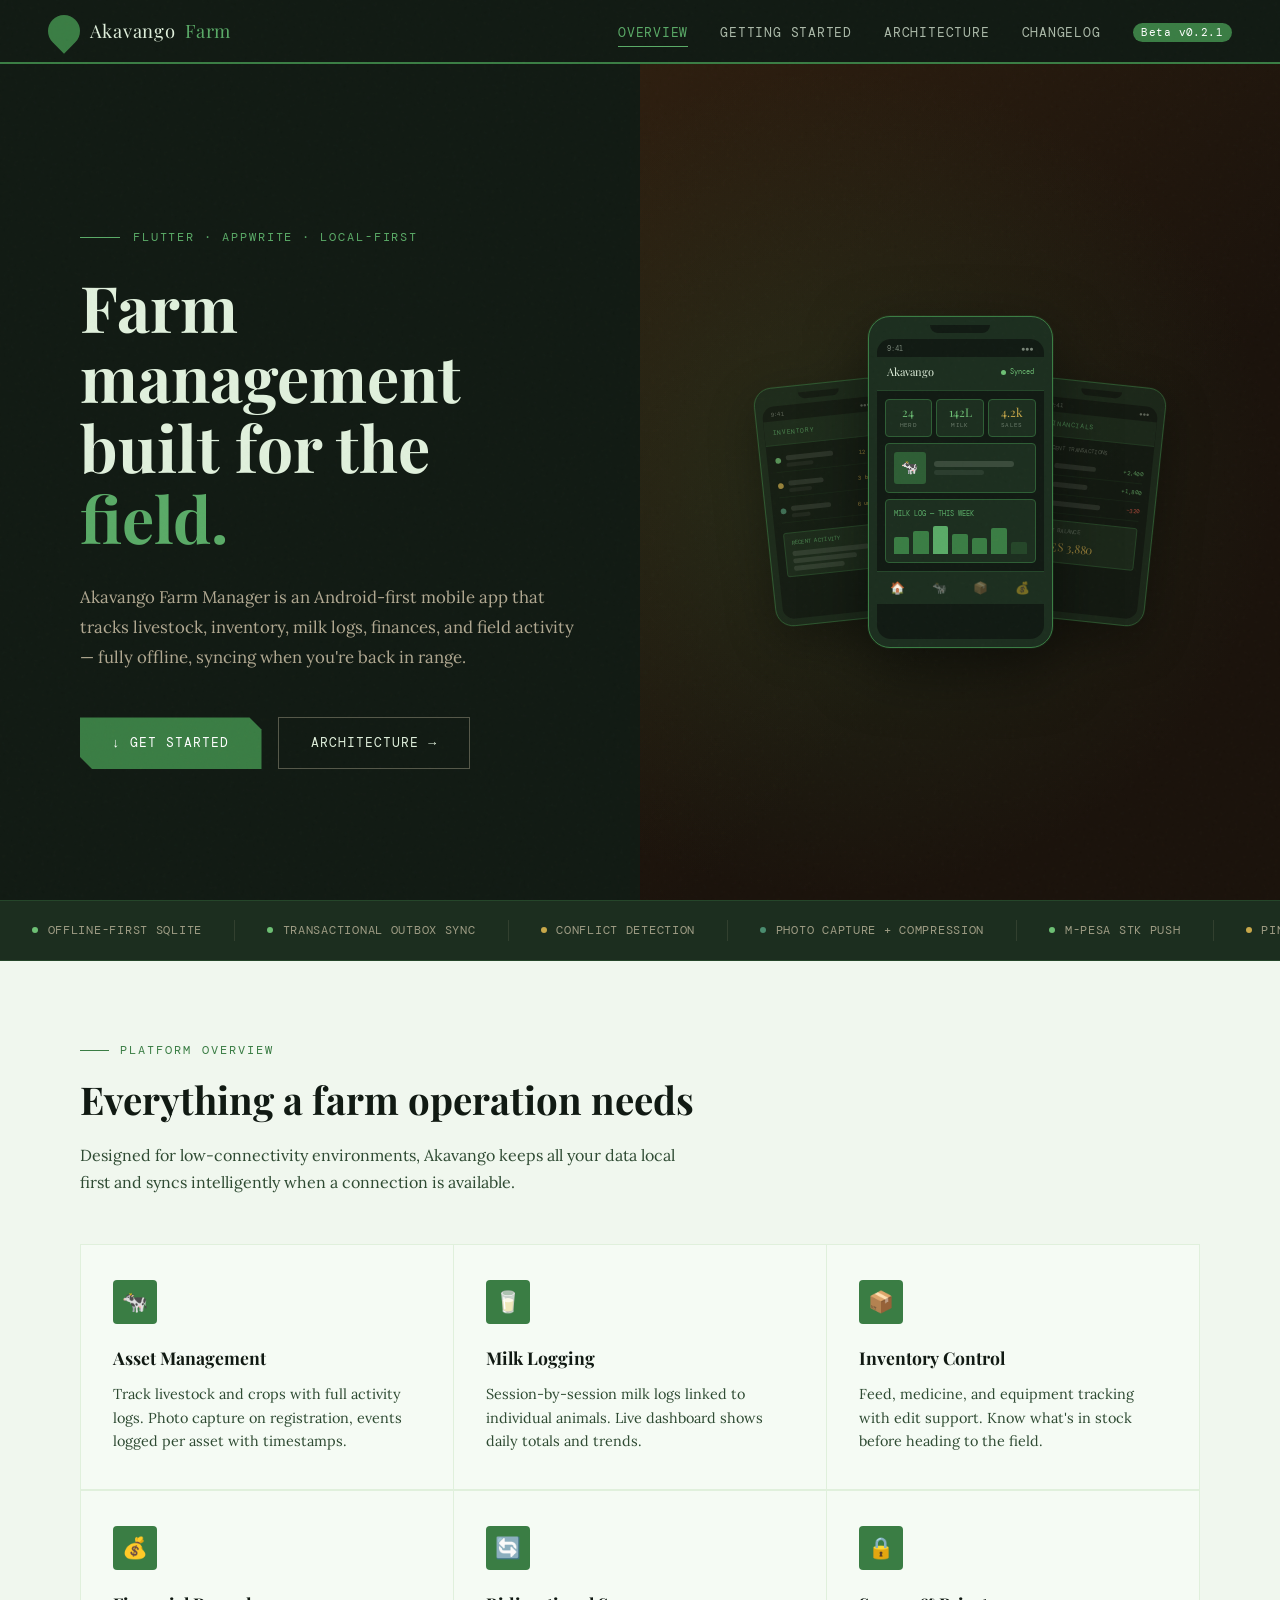
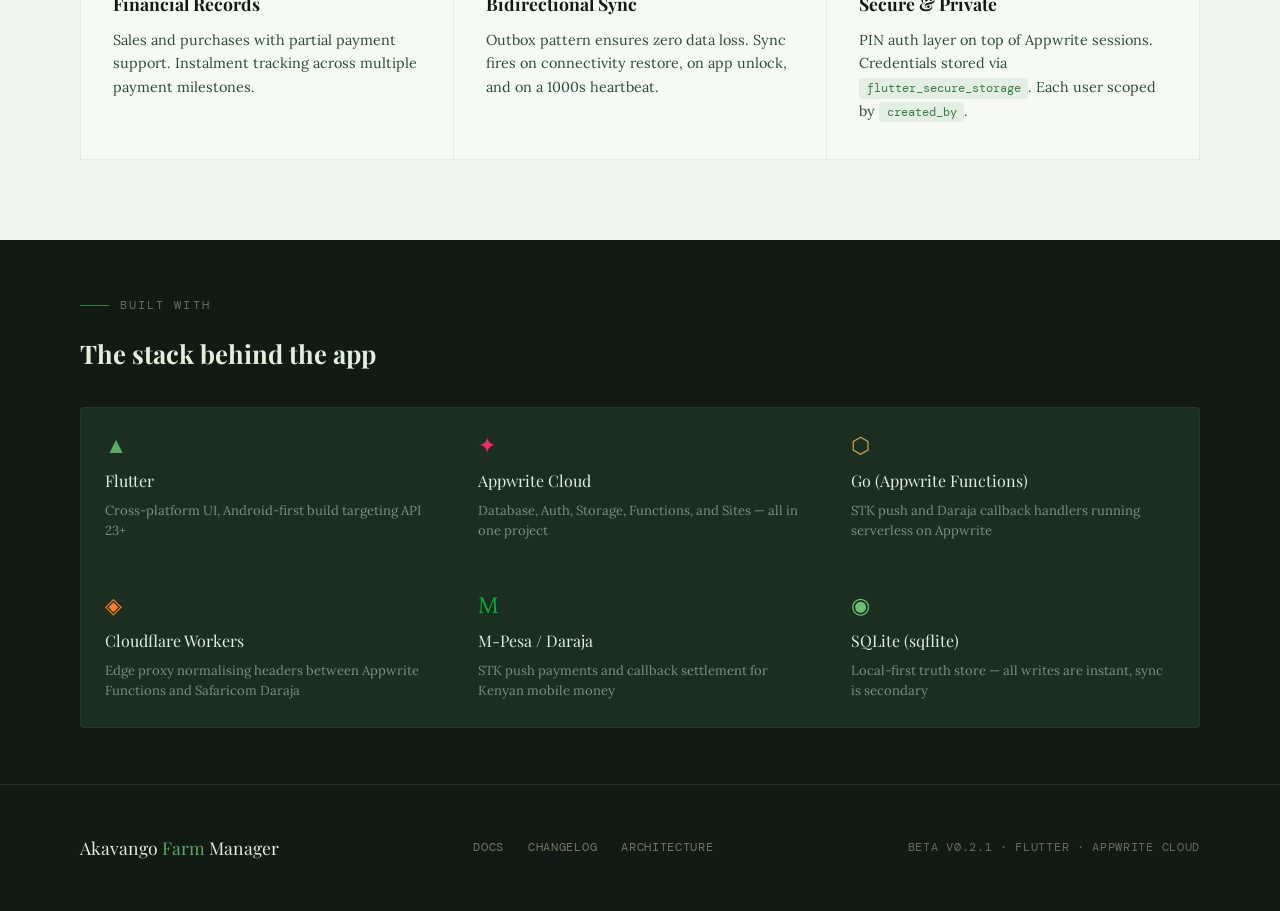
==== commit e0faf74e: "Patch [sync orchestration]" ====
--- a/docs/index.html
+++ b/docs/index.html
@@ -1377,7 +1377,7 @@
     <li><a href="#" onclick="showPage('start')" id="nav-start">Getting Started</a></li>
     <li><a href="#" onclick="showPage('arch')" id="nav-arch">Architecture</a></li>
     <li><a href="#" onclick="showPage('changelog')" id="nav-changelog">Changelog</a></li>
-    <li><span class="nav-badge">Beta v0.2</span></li>
+    <li><span class="nav-badge">Beta v0.2.1</span></li>
   </ul>
   <button class="nav-hamburger" id="hamburger" aria-label="Toggle menu" onclick="toggleDrawer()">
     <span></span><span></span><span></span>
@@ -1390,7 +1390,7 @@
   <a href="#" onclick="showPage('start');closeDrawer()" id="drawer-start">Getting Started</a>
   <a href="#" onclick="showPage('arch');closeDrawer()" id="drawer-arch">Architecture</a>
   <a href="#" onclick="showPage('changelog');closeDrawer()" id="drawer-changelog">Changelog</a>
-  <span class="nav-badge">Beta v0.2</span>
+  <span class="nav-badge">Beta v0.2.1</span>
 </div>
 
 <!-- ══════════════════════════ HOME ══════════════════════════ -->
@@ -1665,7 +1665,7 @@
       <a href="#" onclick="showPage('changelog')">Changelog</a>
       <a href="#" onclick="showPage('arch')">Architecture</a>
     </div>
-    <div class="footer-meta">Beta v0.2.0 · Flutter · Appwrite Cloud</div>
+    <div class="footer-meta">Beta v0.2.1 · Flutter · Appwrite Cloud</div>
   </footer>
 </div>
 
@@ -2100,12 +2100,42 @@
   <h1>Changelog</h1>
   <p class="lead">All notable changes to Akavango Farm Manager are documented here. The project follows <a href="https://semver.org" style="color:var(--terracotta)">Semantic Versioning</a>. Dates are in ISO 8601 format.</p>
 
+  <!-- v0.2.1 -->
+  <div class="release">
+    <div class="release-meta">
+      <div class="release-version">v0.2.1</div>
+      <div class="release-date">2026 — Q1</div>
+      <span class="release-badge badge-latest">Latest · Beta</span>
+    </div>
+    <div class="release-body">
+      <h3>Sync Orchestration — Internal Patch</h3>
+      <p style="font-size:.88rem;color:#2e4a32;margin-bottom:1.2rem;">Internal orchestration changes only. No new features, no schema changes, no UI changes. Behaviour is identical when online — patch purely improves offline behaviour and reduces unnecessary network calls.</p>
+
+      <div class="change-group">
+        <div class="change-group-label changed">↺ Changed — <code style="font-size:.7rem;letter-spacing:0;text-transform:none">app_refresh_service.dart</code></div>
+        <ul class="change-list">
+          <li>Pre-flight connectivity check added to <code>_tick()</code> — if offline, the UI broadcast still fires (screens reload from local SQLite immediately) but the sync is skipped entirely, making zero API calls. Previously the tick would enter <code>_runSyncLoop</code>, travel through the connectivity gate inside it, and then abort — wasting the async overhead of starting the call chain</li>
+          <li><code>nudge()</code> decoupled from sync — it now only broadcasts to UI screens and no longer triggers <code>fullSync()</code>. Writes are already queued in the up-sync outbox and will be pushed on the next connectivity event or periodic tick. Running a full bidirectional sync on every write was adding latency with no benefit, as the immediate down-sync pass would find nothing new</li>
+          <li><code>connectivity_plus</code> import added — required for the pre-flight check in <code>_tick()</code></li>
+        </ul>
+      </div>
+
+      <div class="change-group">
+        <div class="change-group-label changed">↺ Changed — <code style="font-size:.7rem;letter-spacing:0;text-transform:none">sync_service.dart</code></div>
+        <ul class="change-list">
+          <li><code>_isSyncing</code> promoted to <code>static bool</code> — the sync guard was instance-level, but <code>SyncService()</code> is instantiated fresh at every call site, so each new instance started with <code>_isSyncing = false</code>, making the concurrency guard ineffective. Promoting to <code>static</code> makes it a true process-wide lock</li>
+          <li><code>listenForConnectivity</code> now triggers <code>fullSync()</code> instead of <code>processQueue()</code> on reconnect — ensures down-sync runs immediately on connectivity restore, pulling any records pushed from another device while offline. Previously only the up-sync queue was processed on reconnection, leaving down-sync delayed by up to 1000 seconds</li>
+        </ul>
+      </div>
+    </div>
+  </div>
+
   <!-- v0.2.0 -->
   <div class="release">
     <div class="release-meta">
       <div class="release-version">v0.2.0</div>
       <div class="release-date">2026 — Q1</div>
-      <span class="release-badge badge-latest">Latest · Beta</span>
+      <span class="release-badge badge-beta">Beta</span>
     </div>
     <div class="release-body">
       <h3>Activity Log Edit, New Event Types &amp; Sync Fixes</h3>
@@ -2250,7 +2280,7 @@
         <div class="change-group-label added">✦ Added</div>
         <ul class="change-list">
           <li>Flutter project initialisation — Android target, your Android device test device</li>
-          <li>Appwrite Cloud project and database provisioned</li>
+          <li>Appwrite Cloud project and database provisioned (Frankfurt region)</li>
           <li>Initial pubspec with core dependencies</li>
           <li>Basic navigation shell and placeholder screens</li>
         </ul>
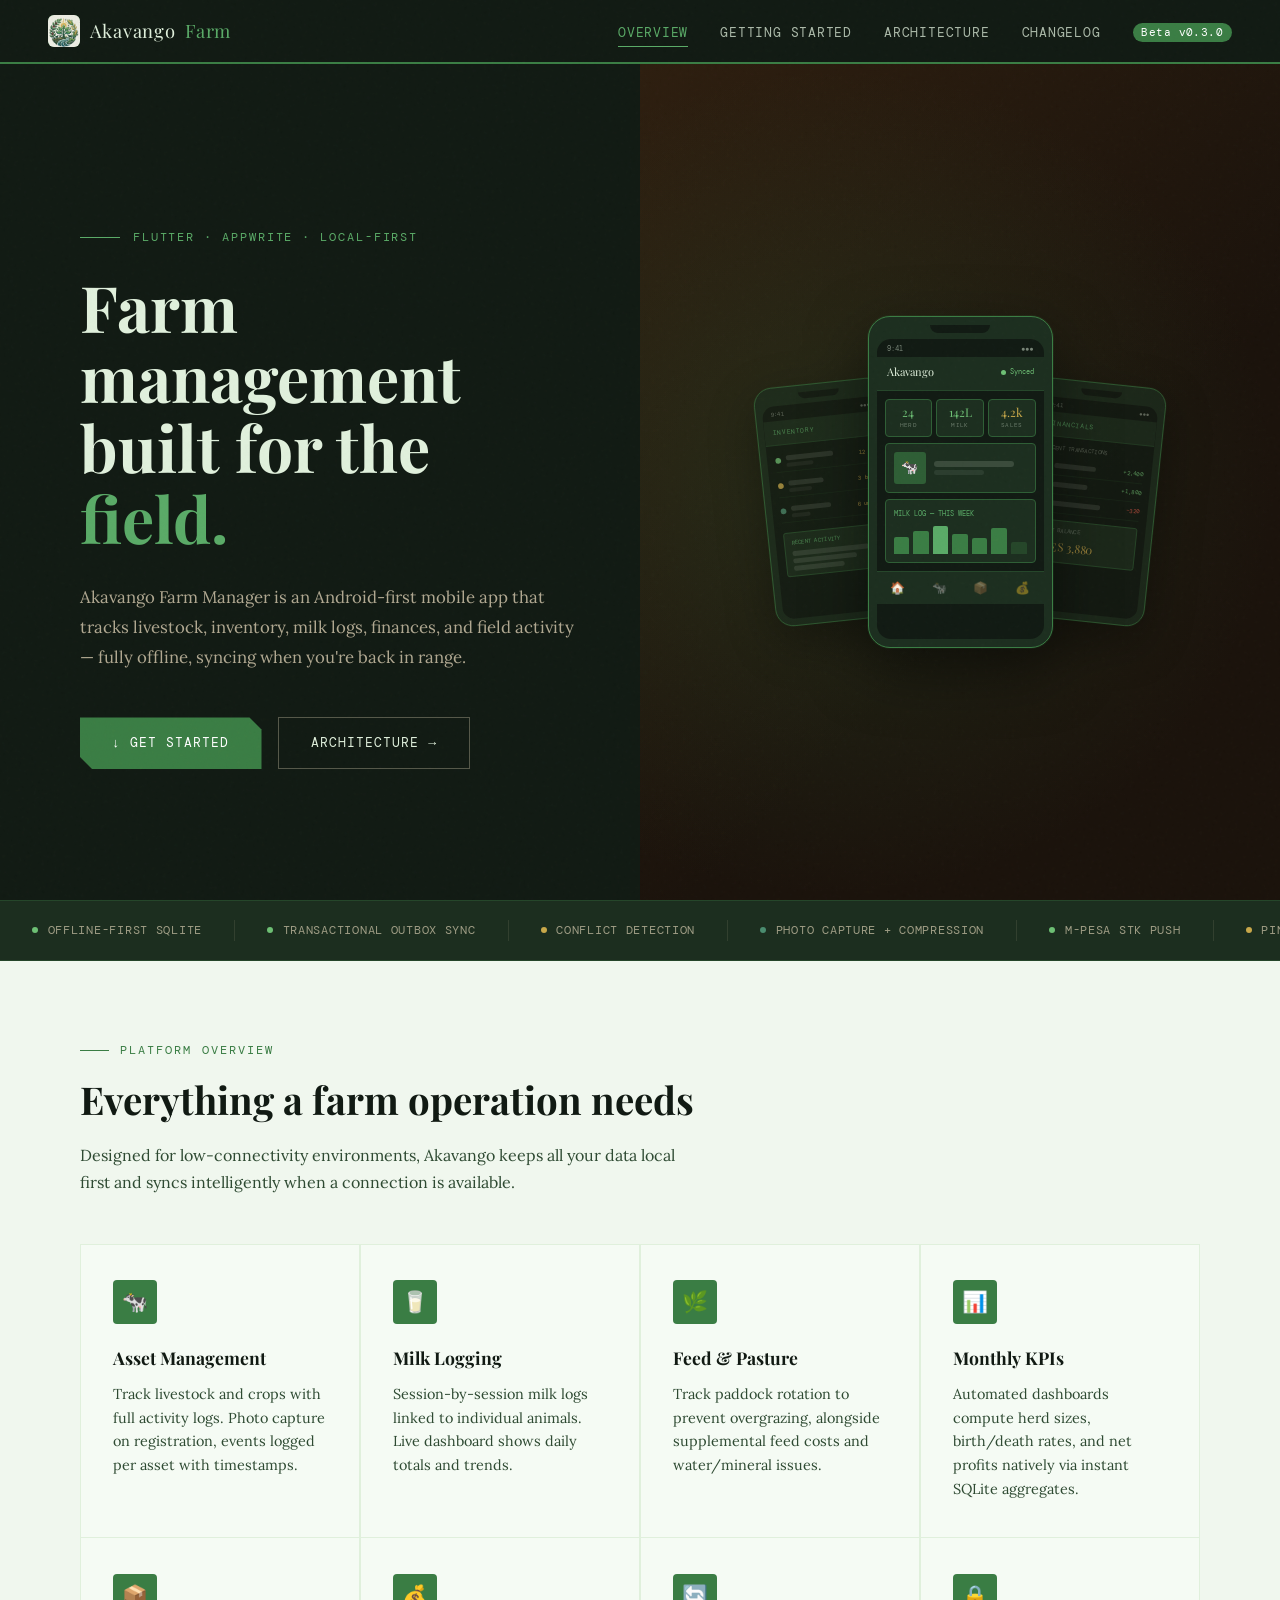
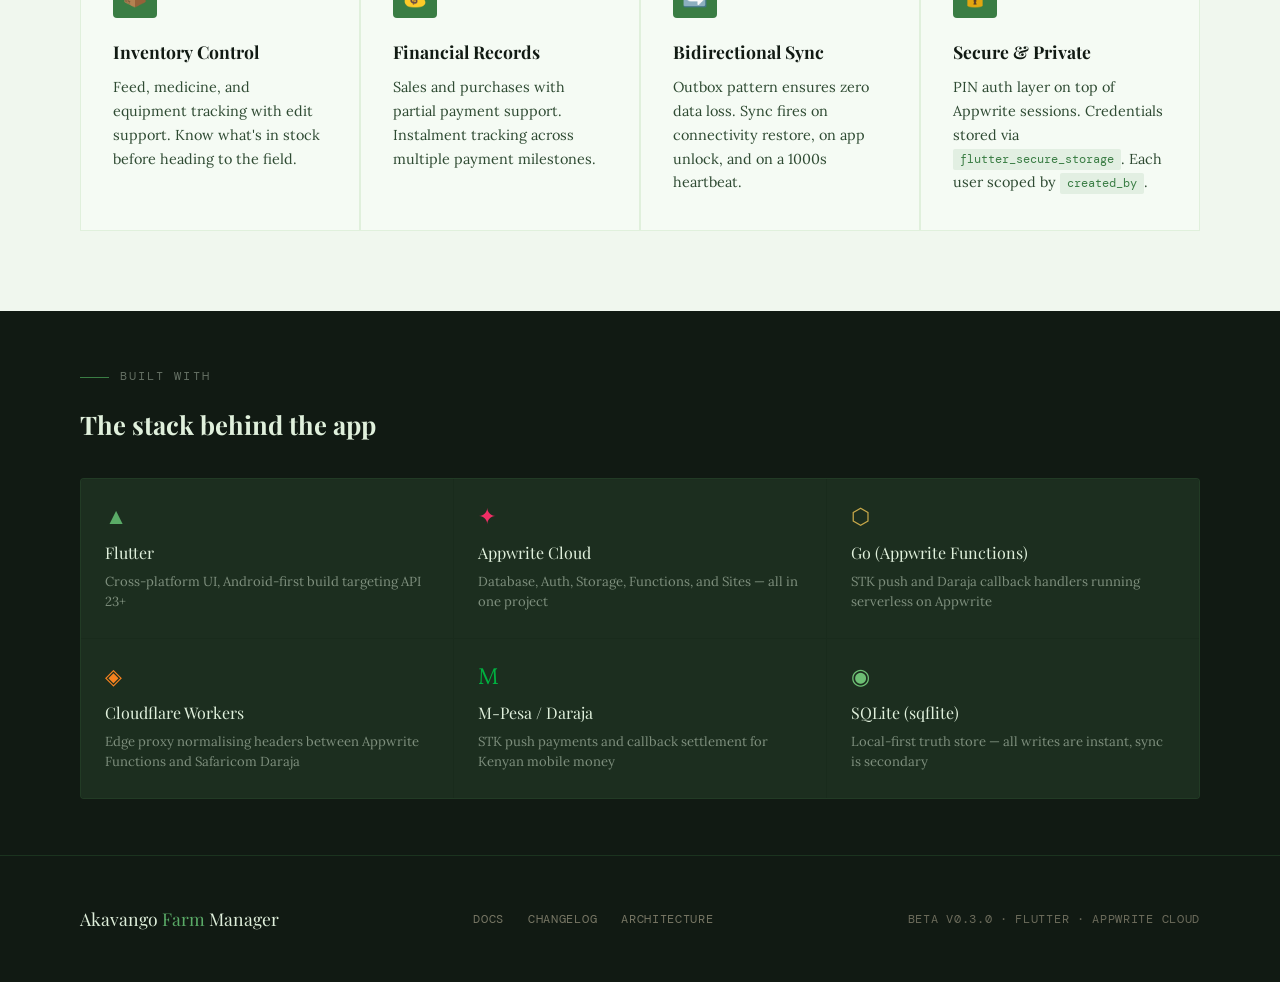
==== commit f415f758: "Pasture Logging & Monthly KPIs" ====
--- a/docs/index.html
+++ b/docs/index.html
@@ -426,7 +426,7 @@
   /* ─── FEATURE CARDS ─── */
   .feature-grid {
     display: grid;
-    grid-template-columns: repeat(3, 1fr);
+    grid-template-columns: repeat(4, 1fr);
     gap: 1.5px;
     background: var(--straw);
     border: 1.5px solid var(--straw);
@@ -1023,6 +1023,8 @@
   .feature-grid .feature-card:nth-child(4) { transition-delay: .24s; }
   .feature-grid .feature-card:nth-child(5) { transition-delay: .32s; }
   .feature-grid .feature-card:nth-child(6) { transition-delay: .40s; }
+  .feature-grid .feature-card:nth-child(7) { transition-delay: .48s; }
+  .feature-grid .feature-card:nth-child(8) { transition-delay: .56s; }
 
   /* Changelog release entries slide in */
   .release {
@@ -1034,6 +1036,7 @@
   .release:nth-child(2) { transition-delay: .1s; }
   .release:nth-child(3) { transition-delay: .2s; }
   .release:nth-child(4) { transition-delay: .3s; }
+  .release:nth-child(5) { transition-delay: .4s; }
 
   /* Arch cards stagger */
   .arch-card {
@@ -1363,10 +1366,8 @@
 </head>
 <body>
 
-<!-- ══════════════════════════ NAV ══════════════════════════ -->
 <nav>
   <a href="#" class="nav-brand" onclick="showPage('home')">
-    <!-- LOGO: Replace src with your actual logo path, e.g. src="assets/logo.png" -->
     <div class="logo-mark" id="nav-logo-mark">
       <img src="assets/logo.png" alt="Akavango Logo" onerror="this.parentElement.classList.add('no-logo');this.style.display='none'">
     </div>
@@ -1377,26 +1378,23 @@
     <li><a href="#" onclick="showPage('start')" id="nav-start">Getting Started</a></li>
     <li><a href="#" onclick="showPage('arch')" id="nav-arch">Architecture</a></li>
     <li><a href="#" onclick="showPage('changelog')" id="nav-changelog">Changelog</a></li>
-    <li><span class="nav-badge">Beta v0.2.1</span></li>
+    <li><span class="nav-badge">Beta v0.3.0</span></li>
   </ul>
   <button class="nav-hamburger" id="hamburger" aria-label="Toggle menu" onclick="toggleDrawer()">
     <span></span><span></span><span></span>
   </button>
 </nav>
 
-<!-- Mobile drawer -->
 <div class="nav-drawer" id="nav-drawer">
   <a href="#" onclick="showPage('home');closeDrawer()" id="drawer-home">Overview</a>
   <a href="#" onclick="showPage('start');closeDrawer()" id="drawer-start">Getting Started</a>
   <a href="#" onclick="showPage('arch');closeDrawer()" id="drawer-arch">Architecture</a>
   <a href="#" onclick="showPage('changelog');closeDrawer()" id="drawer-changelog">Changelog</a>
-  <span class="nav-badge">Beta v0.2.1</span>
+  <span class="nav-badge">Beta v0.3.0</span>
 </div>
 
-<!-- ══════════════════════════ HOME ══════════════════════════ -->
 <div id="page-home" class="page active">
 
-  <!-- HERO -->
   <div class="hero">
     <div class="hero-left">
       <div class="hero-eyebrow">Flutter · Appwrite · Local-First</div>
@@ -1409,9 +1407,7 @@
     </div>
     <div class="hero-right">
       <div class="hero-visual">
-        <!-- ── SCREEN MOCKUP SHOWCASE ── -->
         <div class="screen-showcase">
-          <!-- Screen 1: Dashboard -->
           <div class="mock-phone mock-back-left">
             <div class="mock-shell">
               <div class="mock-notch"></div>
@@ -1446,7 +1442,6 @@
             </div>
           </div>
 
-          <!-- Screen 2: Dashboard (center, largest) -->
           <div class="mock-phone mock-center">
             <div class="mock-shell">
               <div class="mock-notch"></div>
@@ -1459,7 +1454,6 @@
                   <div style="font-family:'Playfair Display',serif;font-size:11px;color:#e0f0dc">Akavango</div>
                   <div class="mock-sync-dot"><span></span>Synced</div>
                 </div>
-                <!-- Stats row -->
                 <div class="mock-stats-row">
                   <div class="mock-stat-card">
                     <div class="mock-stat-num">24</div>
@@ -1474,7 +1468,6 @@
                     <div class="mock-stat-label">Sales</div>
                   </div>
                 </div>
-                <!-- Herd card -->
                 <div style="padding:0 8px;margin-bottom:6px">
                   <div style="background:#1c2e1f;border-radius:4px;padding:8px;border:1px solid #2e5e35;display:flex;gap:8px;align-items:center">
                     <div style="width:32px;height:32px;border-radius:3px;background:#2e5e35;flex-shrink:0;display:flex;align-items:center;justify-content:center;font-size:14px">🐄</div>
@@ -1484,7 +1477,6 @@
                     </div>
                   </div>
                 </div>
-                <!-- Milk chart bars -->
                 <div style="padding:0 8px">
                   <div style="background:#1c2e1f;border-radius:4px;padding:8px;border:1px solid #2e5e35">
                     <div style="font-family:DM Mono,monospace;font-size:7px;color:#5aab67;margin-bottom:6px">MILK LOG — THIS WEEK</div>
@@ -1499,7 +1491,6 @@
                     </div>
                   </div>
                 </div>
-                <!-- Bottom nav -->
                 <div class="mock-bottomnav">
                   <div class="mock-nav-item active">🏠</div>
                   <div class="mock-nav-item">🐄</div>
@@ -1510,7 +1501,6 @@
             </div>
           </div>
 
-          <!-- Screen 3: Financials -->
           <div class="mock-phone mock-back-right">
             <div class="mock-shell">
               <div class="mock-notch"></div>
@@ -1552,7 +1542,6 @@
     </div>
   </div>
 
-  <!-- FEATURES STRIP -->
   <div class="features-strip">
     <div class="features-strip-track">
       <div class="feature-chip"><div class="dot"></div><span>Offline-first SQLite</span></div>
@@ -1563,10 +1552,9 @@
       <div class="feature-chip"><div class="dot" style="background:var(--harvest)"></div><span>PIN auth layer</span></div>
       <div class="feature-chip"><div class="dot" style="background:var(--river)"></div><span>Bidirectional sync</span></div>
       <div class="feature-chip"><div class="dot"></div><span>Appwrite Functions · Go</span></div>
-      <div class="feature-chip"><div class="dot" style="background:var(--harvest)"></div><span>Cloudflare Workers</span></div>
+      <div class="feature-chip"><div class="dot" style="background:var(--harvest)"></div><span>Feed & Pasture logs</span></div>
       <div class="feature-chip"><div class="dot" style="background:var(--river)"></div><span>Appwrite Sites</span></div>
       <div class="feature-chip"><div class="dot"></div><span>Android-first</span></div>
-      <!-- duplicate for seamless loop -->
       <div class="feature-chip"><div class="dot"></div><span>Offline-first SQLite</span></div>
       <div class="feature-chip"><div class="dot"></div><span>Transactional outbox sync</span></div>
       <div class="feature-chip"><div class="dot" style="background:var(--harvest)"></div><span>Conflict detection</span></div>
@@ -1575,13 +1563,12 @@
       <div class="feature-chip"><div class="dot" style="background:var(--harvest)"></div><span>PIN auth layer</span></div>
       <div class="feature-chip"><div class="dot" style="background:var(--river)"></div><span>Bidirectional sync</span></div>
       <div class="feature-chip"><div class="dot"></div><span>Appwrite Functions · Go</span></div>
-      <div class="feature-chip"><div class="dot" style="background:var(--harvest)"></div><span>Cloudflare Workers</span></div>
+      <div class="feature-chip"><div class="dot" style="background:var(--harvest)"></div><span>Feed & Pasture logs</span></div>
       <div class="feature-chip"><div class="dot" style="background:var(--river)"></div><span>Appwrite Sites</span></div>
       <div class="feature-chip"><div class="dot"></div><span>Android-first</span></div>
     </div>
   </div>
 
-  <!-- WHAT IT DOES -->
   <section style="background:var(--fog);">
     <div class="section-label">Platform Overview</div>
     <h2 class="section-title">Everything a farm operation needs</h2>
@@ -1598,6 +1585,16 @@
         <p>Session-by-session milk logs linked to individual animals. Live dashboard shows daily totals and trends.</p>
       </div>
       <div class="feature-card fade-up">
+        <div class="feature-icon">🌿</div>
+        <h3>Feed & Pasture</h3>
+        <p>Track paddock rotation to prevent overgrazing, alongside supplemental feed costs and water/mineral issues.</p>
+      </div>
+      <div class="feature-card fade-up">
+        <div class="feature-icon">📊</div>
+        <h3>Monthly KPIs</h3>
+        <p>Automated dashboards compute herd sizes, birth/death rates, and net profits natively via instant SQLite aggregates.</p>
+      </div>
+      <div class="feature-card fade-up">
         <div class="feature-icon">📦</div>
         <h3>Inventory Control</h3>
         <p>Feed, medicine, and equipment tracking with edit support. Know what's in stock before heading to the field.</p>
@@ -1620,7 +1617,6 @@
     </div>
   </section>
 
-  <!-- POWERED BY -->
   <section style="background:var(--soil);padding:3.5rem 5rem;">
     <div class="section-label" style="color:rgba(224,240,220,.4);">Built with</div>
     <h2 style="font-family:var(--font-display);font-size:1.6rem;color:var(--straw);margin-bottom:2rem;">The stack behind the app</h2>
@@ -1665,11 +1661,10 @@
       <a href="#" onclick="showPage('changelog')">Changelog</a>
       <a href="#" onclick="showPage('arch')">Architecture</a>
     </div>
-    <div class="footer-meta">Beta v0.2.1 · Flutter · Appwrite Cloud</div>
+    <div class="footer-meta">Beta v0.3.0 · Flutter · Appwrite Cloud</div>
   </footer>
 </div>
 
-<!-- ══════════════════════════ GETTING STARTED ══════════════════════════ -->
 <div id="page-start" class="page">
 <div class="docs-layout">
   <aside class="docs-sidebar">
@@ -1766,6 +1761,7 @@
         <tr><td>partial_payments</td><td>payment_id</td><td>Instalments on a financial record</td></tr>
         <tr><td>asset_events</td><td>event_id</td><td>Activity log per asset</td></tr>
         <tr><td>milk_logs</td><td>log_id</td><td>Milk sessions</td></tr>
+        <tr><td>flock_logs</td><td>log_id</td><td>Paddock rotation and supplemental feed tracking</td></tr>
         <tr><td>asset_images</td><td>image_id</td><td>Image metadata — stores file reference and thumbnail URL</td></tr>
         <tr><td>sync_conflicts</td><td>conflict_id</td><td>Conflict audit log</td></tr>
       </tbody>
@@ -1806,7 +1802,7 @@
         <div class="step-body">
           <h4>Launch the app</h4>
           <pre><code>flutter run --debug</code></pre>
-          <p>On first launch the app creates the local SQLite schema (version 1 — fresh install only, no migrations in beta). You'll be prompted to set a PIN.</p>
+          <p>On first launch the app creates the local SQLite schema (version 2). You'll be prompted to set a PIN.</p>
         </div>
       </div>
       <div class="step">
@@ -1836,7 +1832,7 @@
         <tr><td>bucketId</td><td>asset-images</td><td>ImageSyncService</td></tr>
         <tr><td>syncTickMs</td><td>1000000 (1000s)</td><td>AppRefreshService</td></tr>
         <tr><td>maxImageBytes</td><td>204800 (200KB)</td><td>flutter_image_compress</td></tr>
-        <tr><td>sqliteVersion</td><td>1</td><td>sqflite, fresh install</td></tr>
+        <tr><td>sqliteVersion</td><td>2</td><td>sqflite DB upgrade</td></tr>
       </tbody>
     </table></div>
 
@@ -1848,7 +1844,6 @@
 </div>
 </div>
 
-<!-- ══════════════════════════ ARCHITECTURE ══════════════════════════ -->
 <div id="page-arch" class="page">
 <div class="arch-page">
   <div class="section-label">Technical Reference</div>
@@ -1872,7 +1867,7 @@
     <div class="arch-card">
       <div class="arch-card-header"><span class="icon">⬇️</span><h3>DownSyncService</h3></div>
       <div class="arch-card-body">
-        <p>Cursor-based pull of all 9 collections from Appwrite. Uses <code>sync_meta</code> table to persist per-collection cursors so only new/updated documents are fetched.</p>
+        <p>Cursor-based pull of all 10 collections from Appwrite. Uses <code>sync_meta</code> table to persist per-collection cursors so only new/updated documents are fetched.</p>
         <ul>
           <li>Reads last cursor from <code>sync_meta</code></li>
           <li>Fetches pages sorted by <code>created_at ASC</code></li>
@@ -1919,12 +1914,12 @@
     <div class="arch-card">
       <div class="arch-card-header"><span class="icon">🗄️</span><h3>Local SQLite Schema</h3></div>
       <div class="arch-card-body">
-        <p>Version 1 (beta — no migrations). All collections mirror the Appwrite schema plus local-only housekeeping tables.</p>
+        <p>Version 2 schema with migrations handled via <code>sqflite</code> onUpgrade routines.</p>
         <ul>
           <li><code>sync_queue</code> — outbox for up-sync</li>
           <li><code>sync_meta</code> — per-collection down-sync cursors</li>
           <li><code>auth_config</code> — hashed PIN store</li>
-          <li>All 9 collection tables (mirrored from Appwrite)</li>
+          <li>All 10 collection tables (mirrored from Appwrite)</li>
         </ul>
       </div>
     </div>
@@ -1999,6 +1994,7 @@
       <tr><td>partial_payments</td><td>payment_id</td><td>Instalments referencing a <code>financials</code> record.</td></tr>
       <tr><td>asset_events</td><td>event_id</td><td>Per-asset activity log (vaccinations, treatments, etc.).</td></tr>
       <tr><td>milk_logs</td><td>log_id</td><td>Individual milk sessions linked to an asset.</td></tr>
+      <tr><td>flock_logs</td><td>log_id</td><td>Feed, pasture, and rotation tracking.</td></tr>
       <tr><td>asset_images</td><td>image_id</td><td>Image metadata. File lives in Storage bucket; this stores reference + thumbnail URL.</td></tr>
       <tr><td>sync_conflicts</td><td>conflict_id</td><td>Conflict audit. Written by DownSyncService when Appwrite version overwrites local.</td></tr>
     </tbody>
@@ -2087,25 +2083,52 @@
     <tbody>
       <tr><td>setState Future assertion</td><td><span style="color:var(--leaf);font-family:var(--font-mono);font-size:.8rem">FIXED v0.2.0</span></td><td>Block syntax applied across all affected screens</td></tr>
       <tr><td>M-Pesa manual entry</td><td><span style="color:var(--terracotta);font-family:var(--font-mono);font-size:.8rem">PLANNED</span></td><td>No-receipt M-Pesa payments not yet supported</td></tr>
-      <tr><td>SQLite migrations</td><td><span style="color:var(--harvest);font-family:var(--font-mono);font-size:.8rem">BETA ONLY</span></td><td>Schema v1 — beta assumes fresh install; migrations come post-beta</td></tr>
     </tbody>
   </table></div>
 </div>
 </div>
 
-<!-- ══════════════════════════ CHANGELOG ══════════════════════════ -->
 <div id="page-changelog" class="page">
 <div class="changelog-page">
   <div class="section-label">Release History</div>
   <h1>Changelog</h1>
   <p class="lead">All notable changes to Akavango Farm Manager are documented here. The project follows <a href="https://semver.org" style="color:var(--terracotta)">Semantic Versioning</a>. Dates are in ISO 8601 format.</p>
 
-  <!-- v0.2.1 -->
+  <div class="release">
+    <div class="release-meta">
+      <div class="release-version">v0.3.0</div>
+      <div class="release-date">2026 — Q2</div>
+      <span class="release-badge badge-latest">Latest · Beta</span>
+    </div>
+    <div class="release-body">
+      <h3>Pasture Logging & Monthly KPIs</h3>
+      <p style="font-size:.88rem;color:#2e4a32;margin-bottom:1.2rem;">A major feature update introducing flock-level feed tracking, automated dashboard analytics, and deep health/mortality metadata.</p>
+      
+      <div class="change-group">
+        <div class="change-group-label added">✦ Added</div>
+        <ul class="change-list">
+          <li><strong>Feed & Pasture Logs:</strong> New dedicated screen and <code>flock_logs</code> collection for tracking paddock rotation, supplemental feeding, and daily feed costs.</li>
+          <li><strong>Monthly Summary KPIs:</strong> The dashboard now aggregates flock size, monthly births, deaths, total income, and total expenses natively via SQLite.</li>
+          <li><strong>Extended Health Metadata:</strong> Medication and deworming events now capture Anthelmintic Class, Route, and auto-calculate Withdrawal End Dates.</li>
+          <li><strong>Advanced Mortality Logs:</strong> Deceased events now capture Probable Cause, Carcass Disposal Method, and Vet Consultation status.</li>
+          <li>New event types: <code>hoofTrim</code> 🪚 and <code>dipping</code> 🛁.</li>
+        </ul>
+      </div>
+
+      <div class="change-group">
+        <div class="change-group-label changed">↺ Changed</div>
+        <ul class="change-list">
+          <li>SQLite schema incremented to Version 2.</li>
+        </ul>
+      </div>
+    </div>
+  </div>
+
   <div class="release">
     <div class="release-meta">
       <div class="release-version">v0.2.1</div>
       <div class="release-date">2026 — Q1</div>
-      <span class="release-badge badge-latest">Latest · Beta</span>
+      <span class="release-badge badge-beta">Beta</span>
     </div>
     <div class="release-body">
       <h3>Sync Orchestration — Internal Patch</h3>
@@ -2130,7 +2153,6 @@
     </div>
   </div>
 
-  <!-- v0.2.0 -->
   <div class="release">
     <div class="release-meta">
       <div class="release-version">v0.2.0</div>
@@ -2171,7 +2193,6 @@
     </div>
   </div>
 
-  <!-- v0.1.0 -->
   <div class="release">
     <div class="release-meta">
       <div class="release-version">v0.1.0</div>
@@ -2210,12 +2231,11 @@
     </div>
   </div>
 
-  <!-- v0.0.3 -->
   <div class="release">
     <div class="release-meta">
       <div class="release-version">v0.0.3</div>
       <div class="release-date">2026 — Q1</div>
-      <span class="release-badge badge-beta">Alpha</span>
+      <span class="release-badge badge-alpha">Alpha</span>
     </div>
     <div class="release-body">
       <h3>Sync Engine Stabilisation</h3>
@@ -2238,7 +2258,6 @@
     </div>
   </div>
 
-  <!-- v0.0.2 -->
   <div class="release">
     <div class="release-meta">
       <div class="release-version">v0.0.2</div>
@@ -2267,7 +2286,6 @@
     </div>
   </div>
 
-  <!-- v0.0.1 -->
   <div class="release">
     <div class="release-meta">
       <div class="release-version">v0.0.1</div>
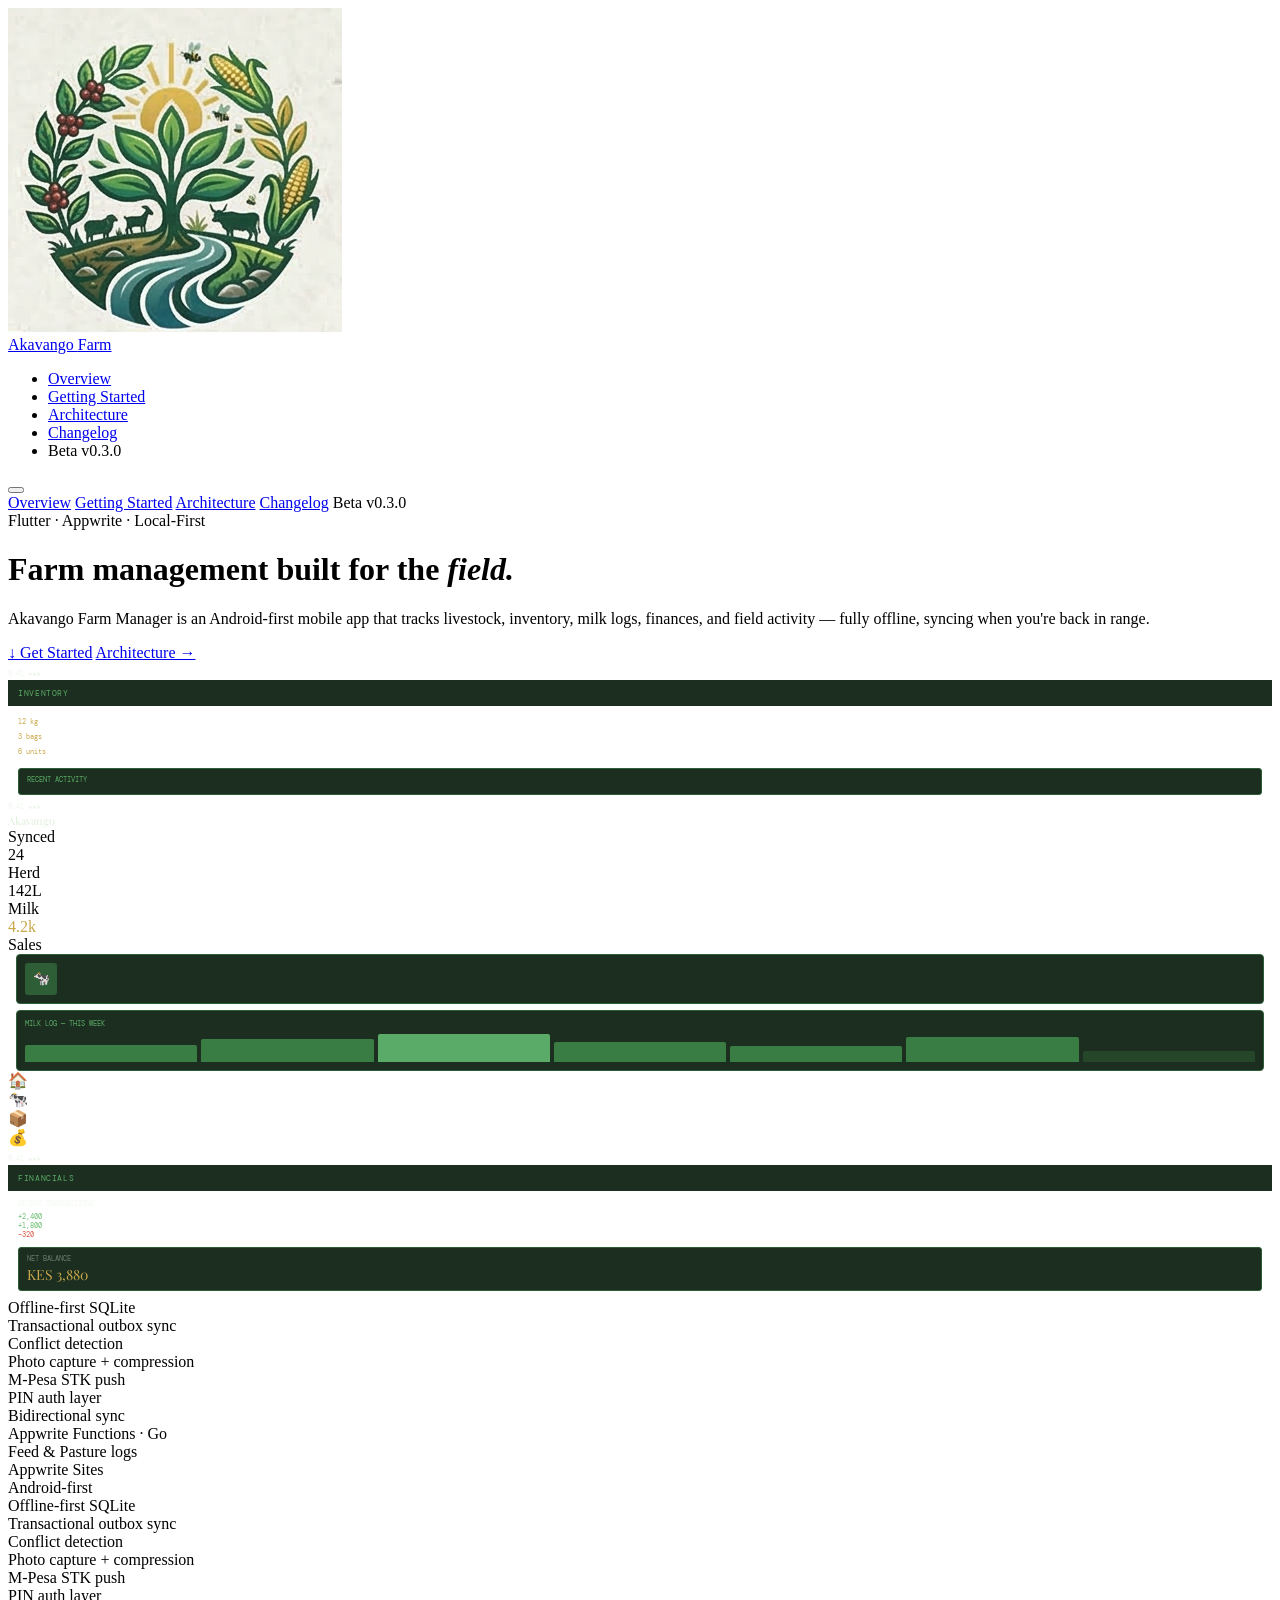
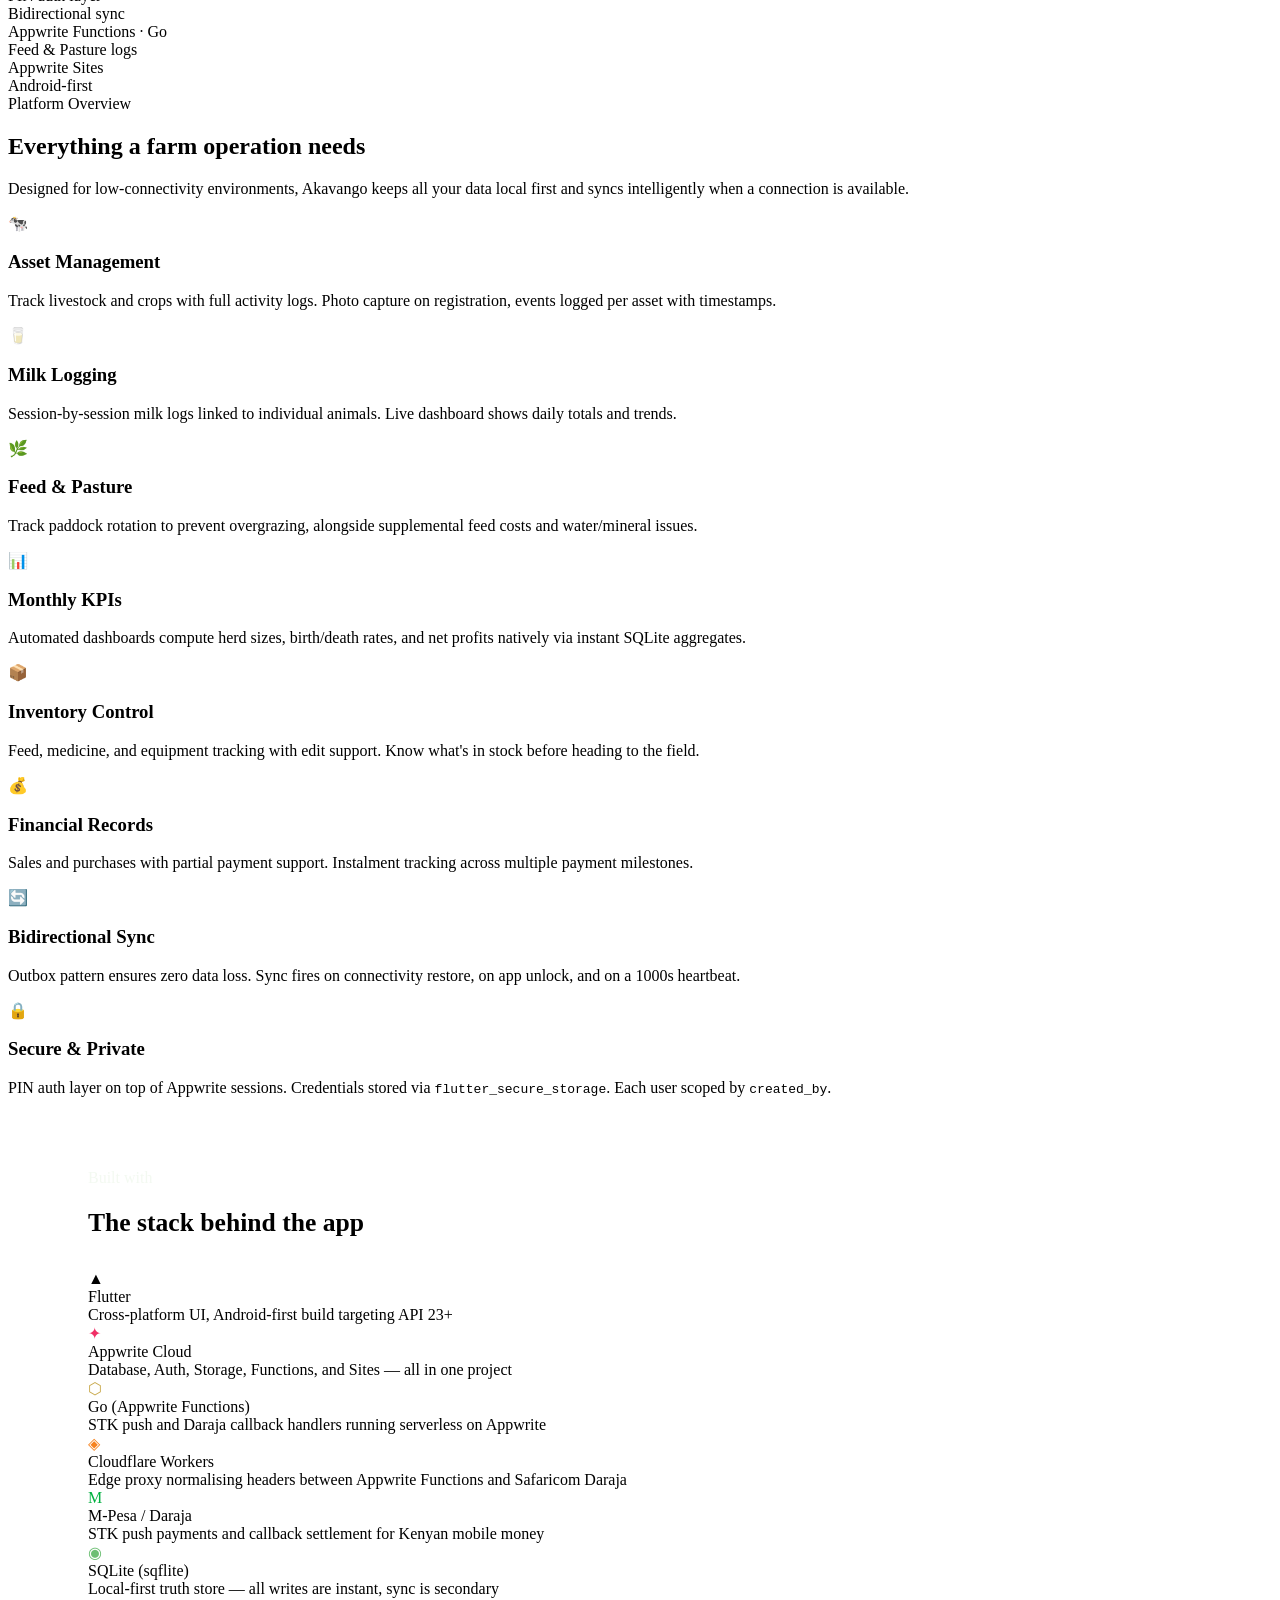
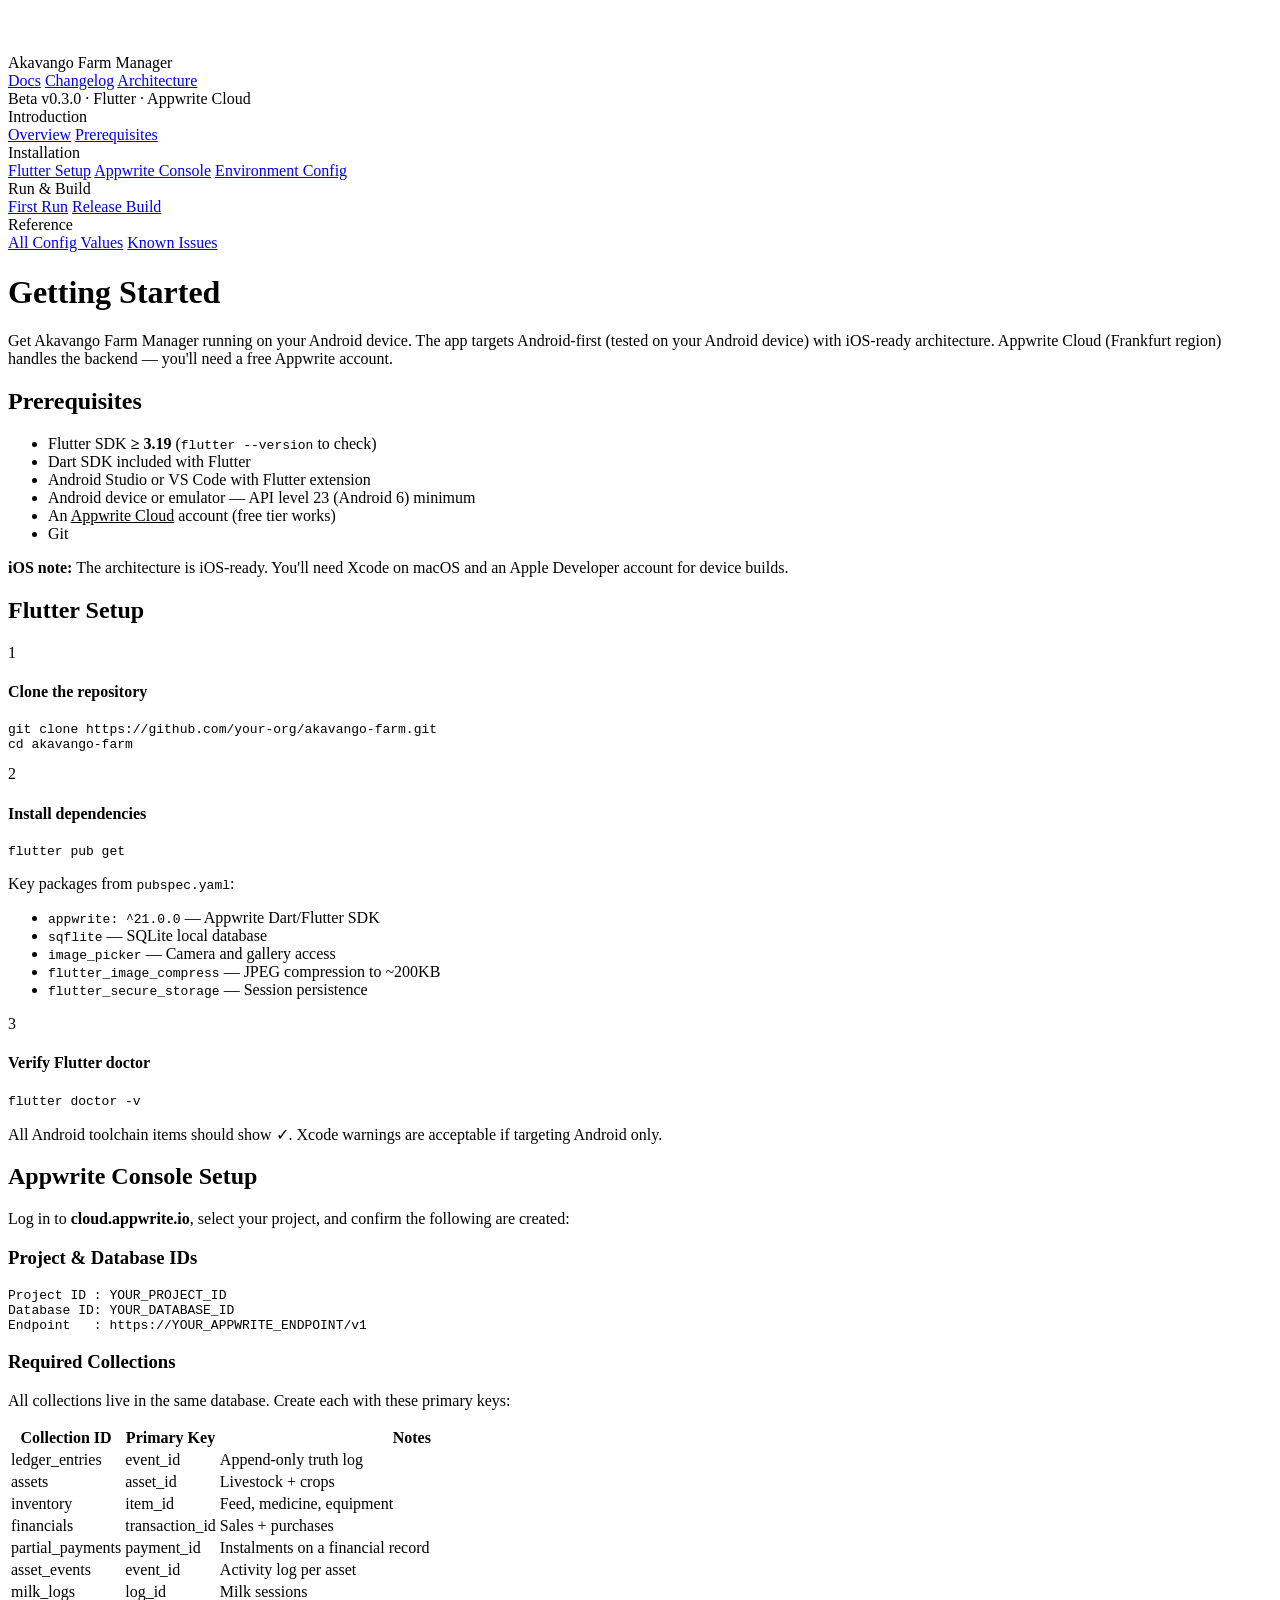
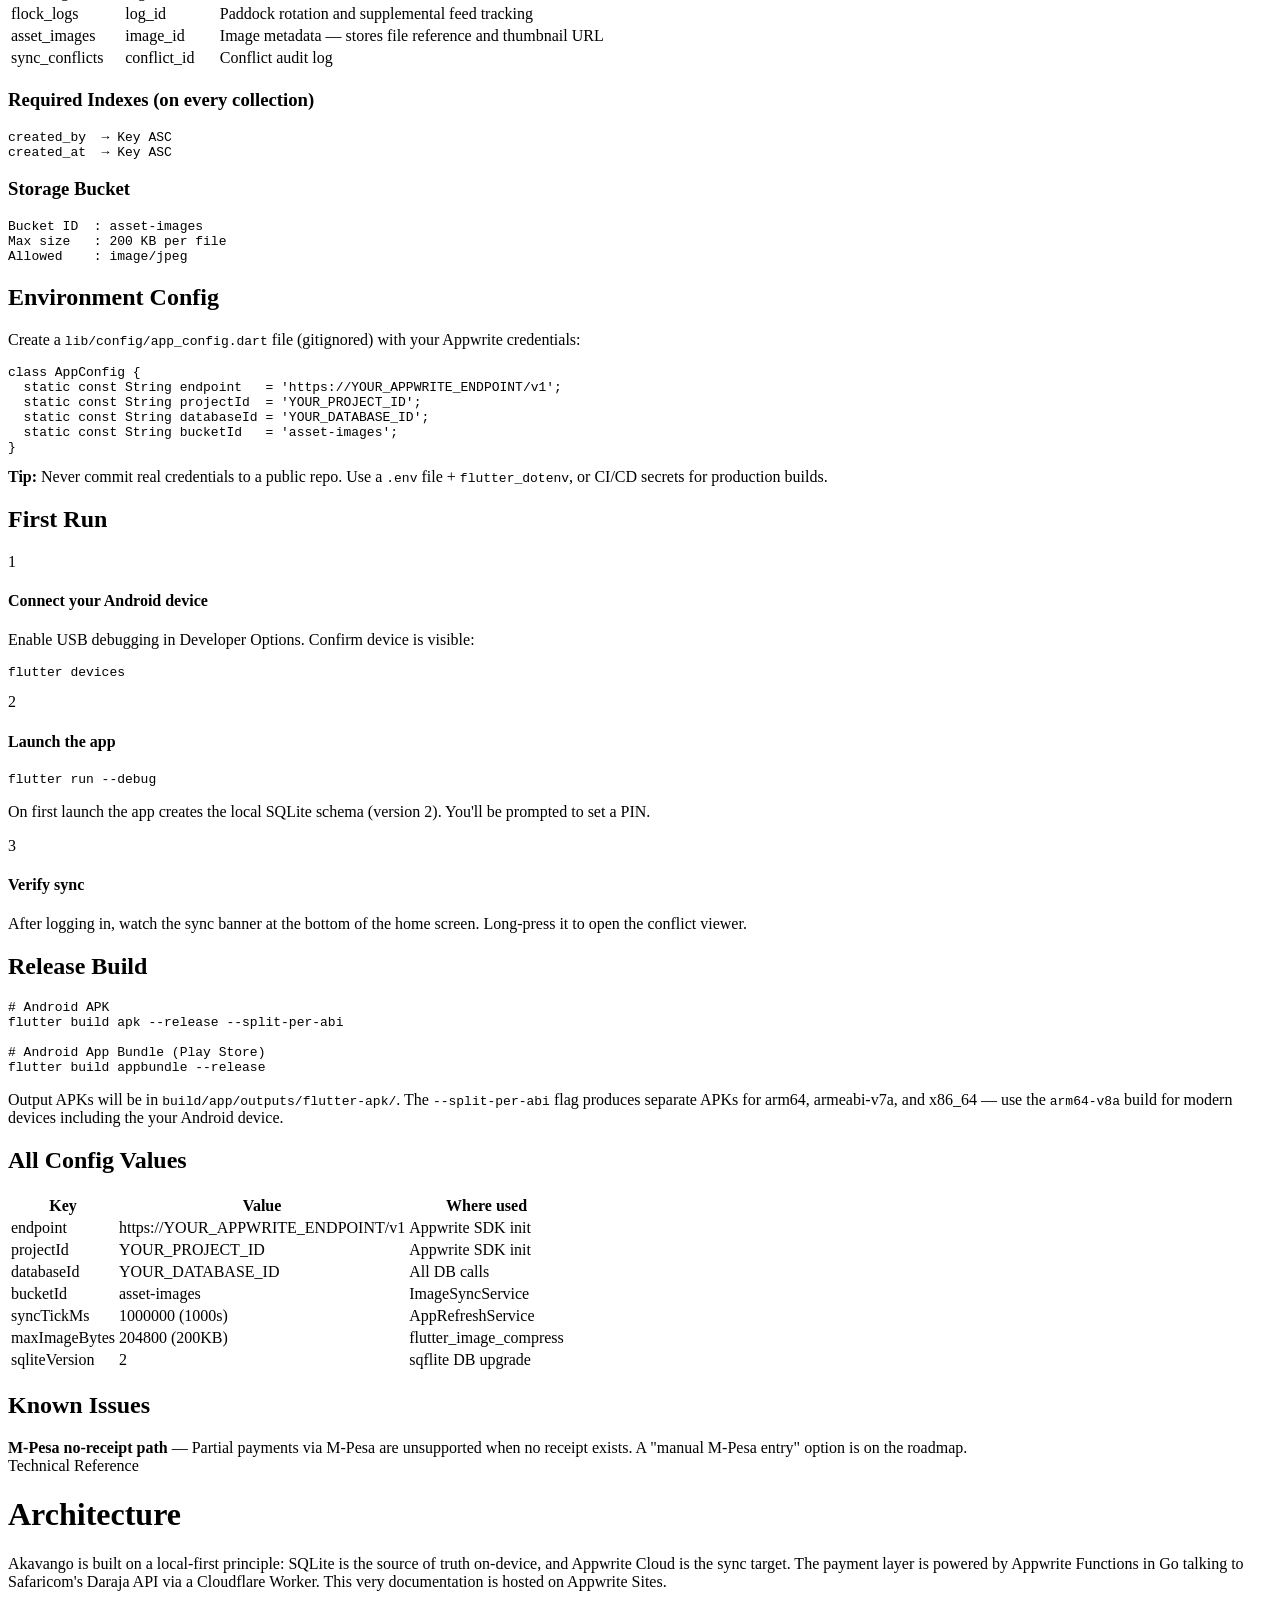
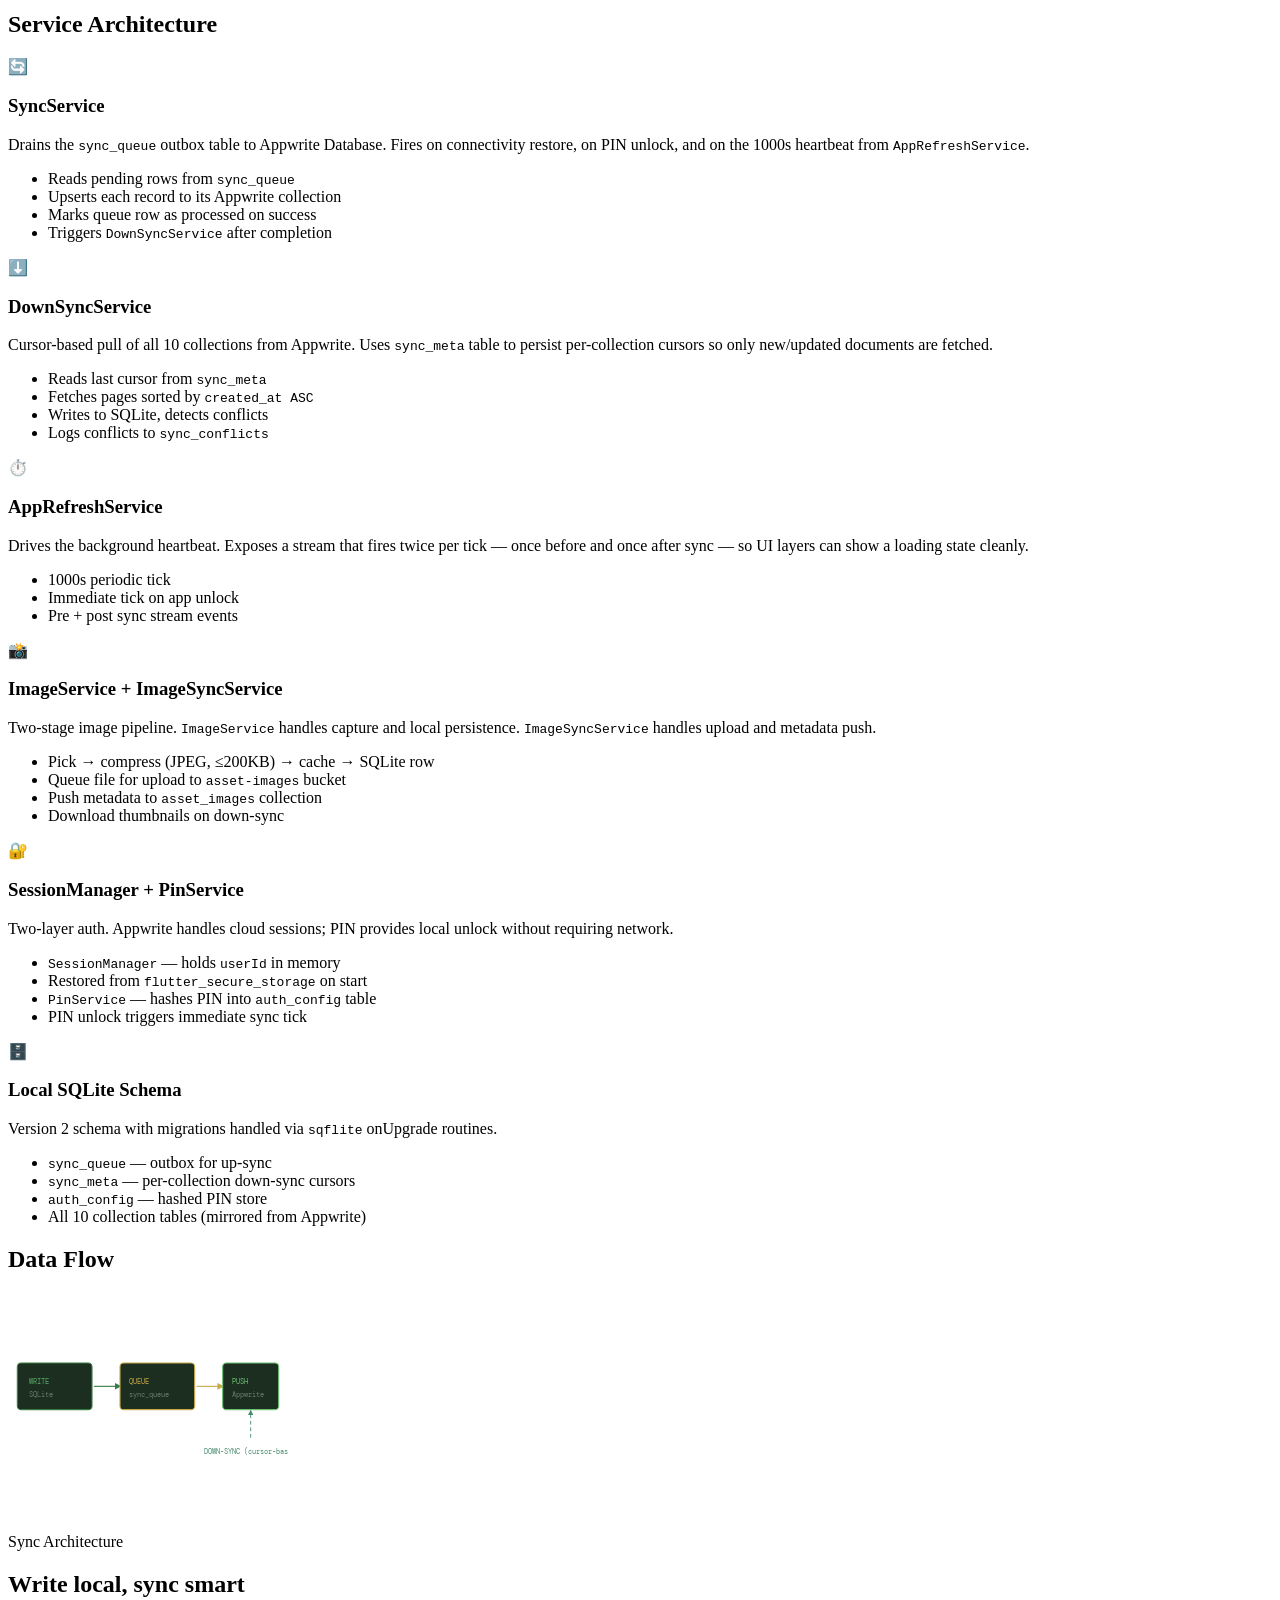
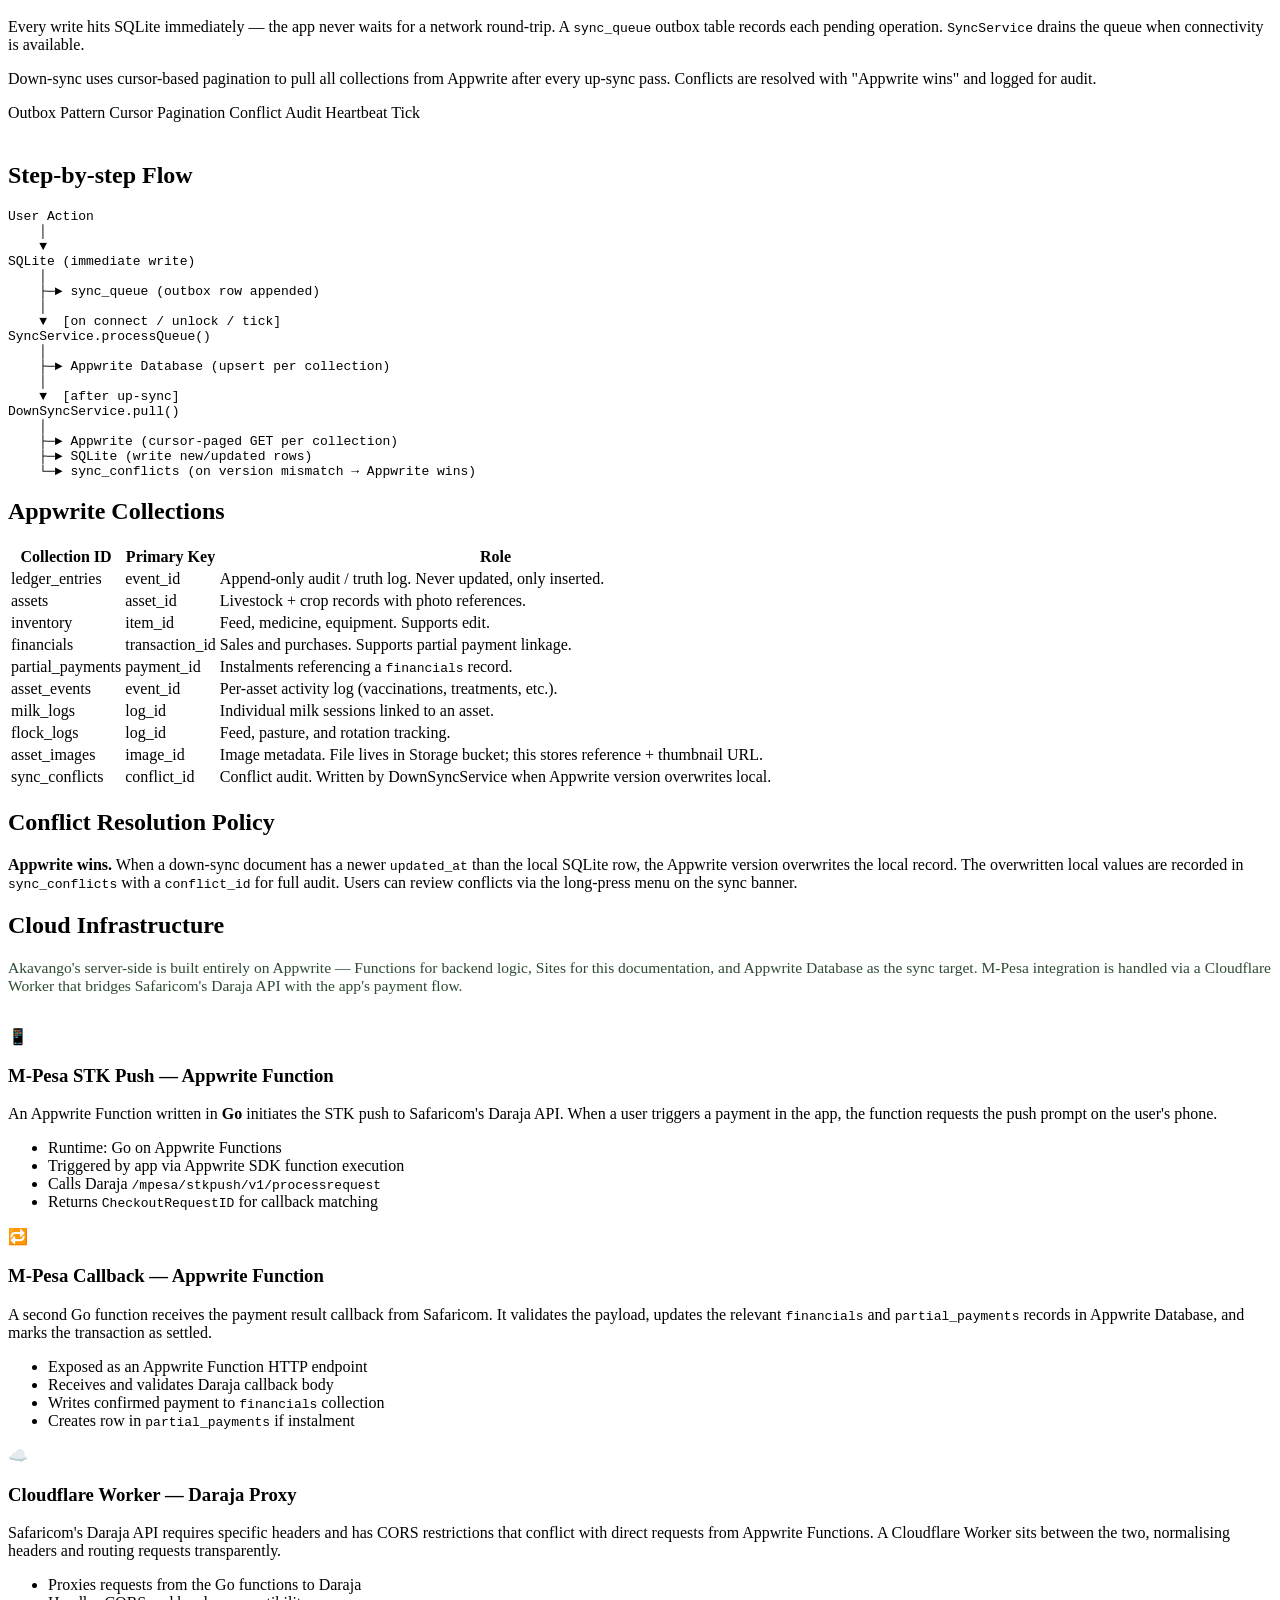
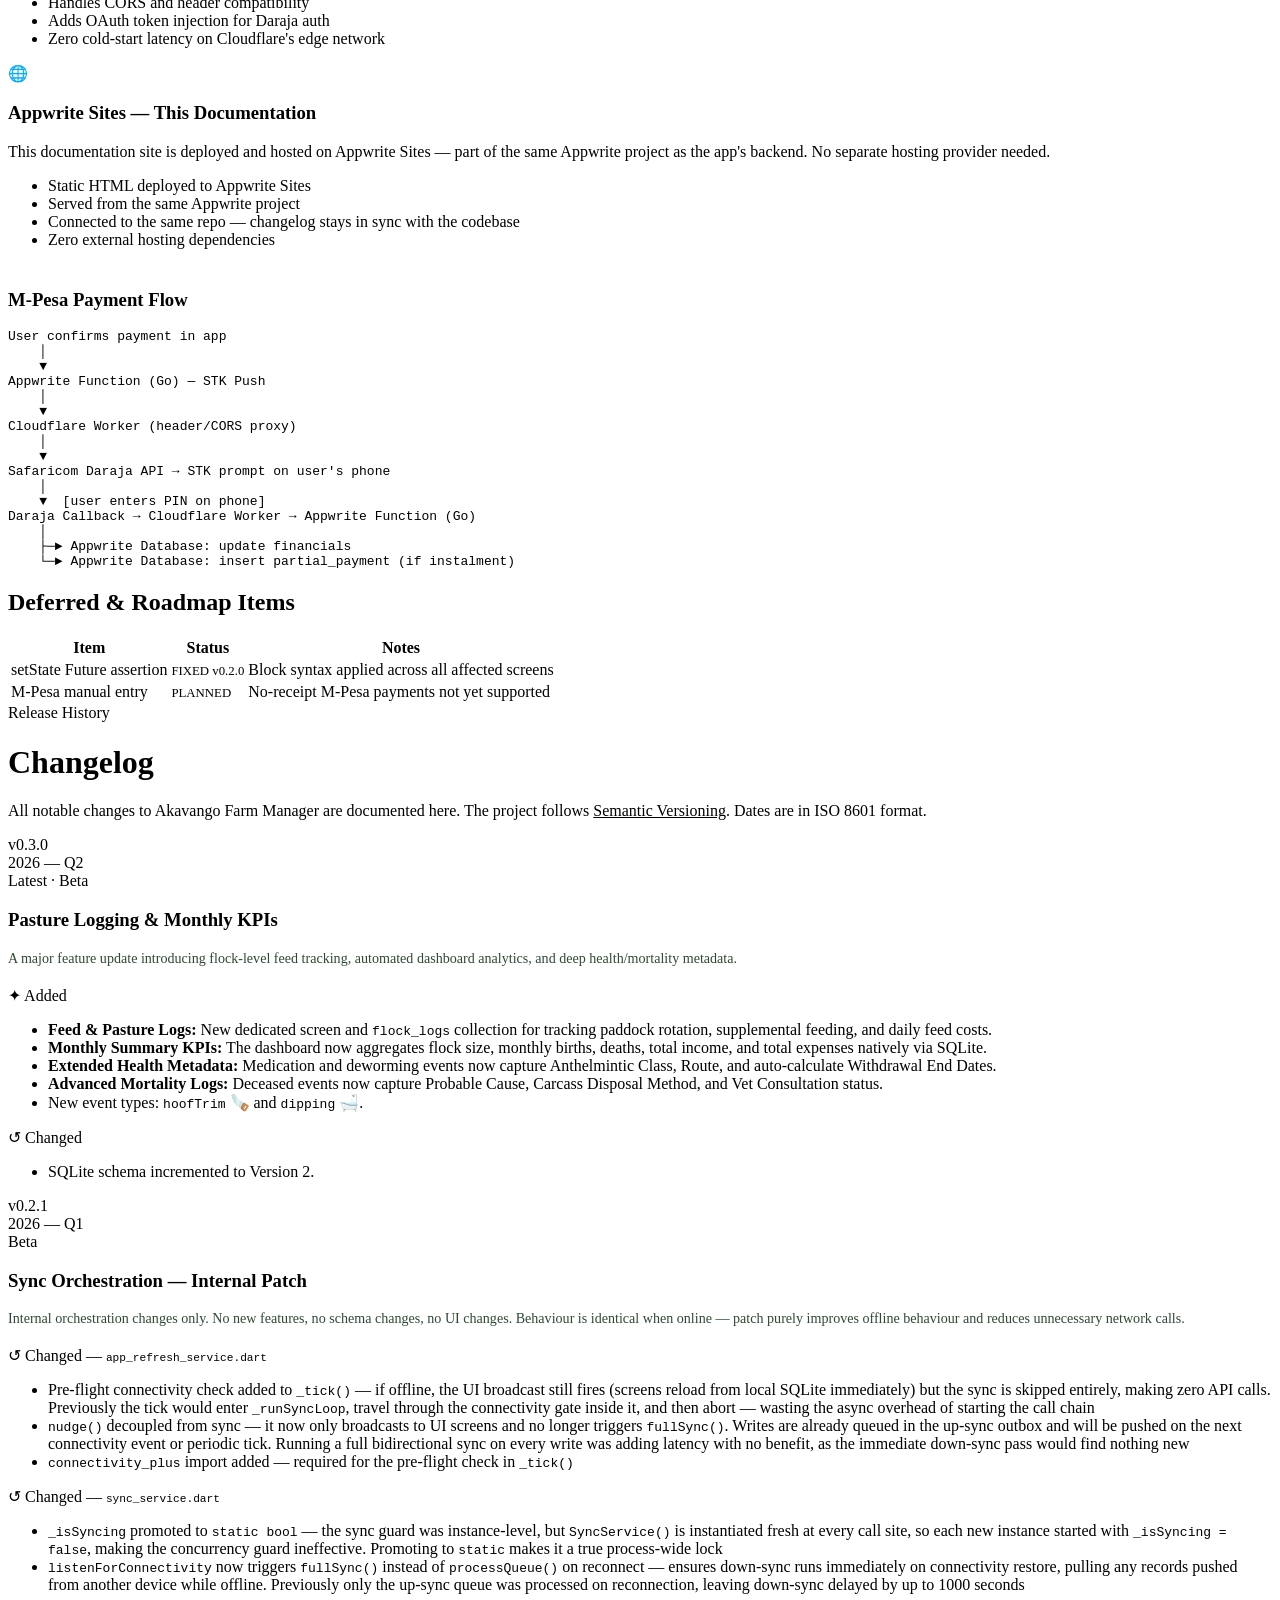
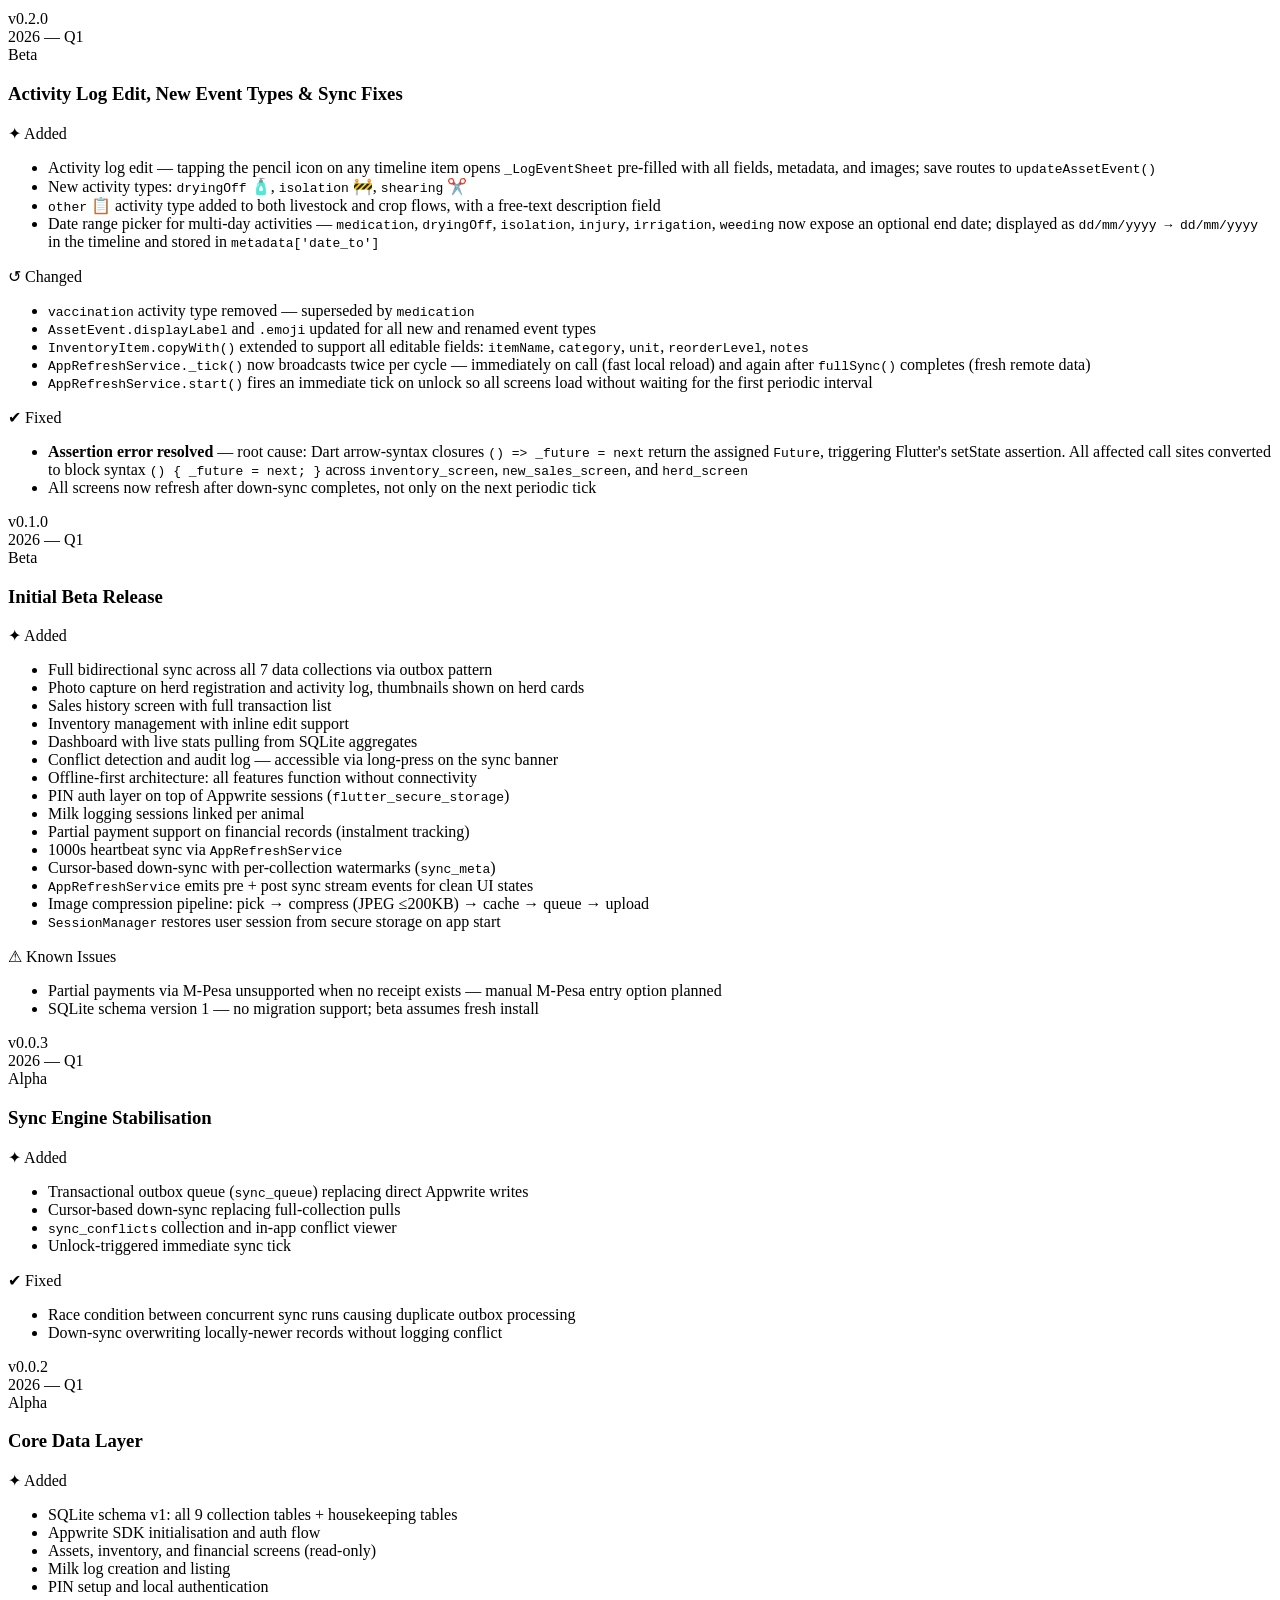
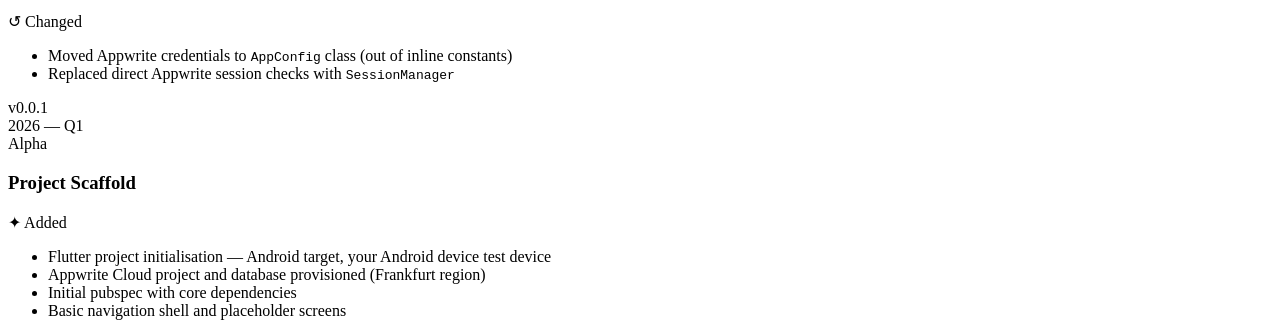
==== commit 62716a77: "modular structure Move to HTML modular structure" ====
--- a/docs/index.html
+++ b/docs/index.html
@@ -6,1363 +6,7 @@
 <title>Akavango Farm Manager — Documentation</title>
 <link rel="preconnect" href="https://fonts.googleapis.com">
 <link href="https://fonts.googleapis.com/css2?family=Playfair+Display:wght@700;900&family=DM+Mono:wght@400;500&family=Lora:ital,wght@0,400;0,600;1,400&display=swap" rel="stylesheet">
-<style>
-  :root {
-    --soil:       #111a13;
-    --bark:       #1c2e1f;
-    --terracotta: #3a7d44;
-    --clay:       #5aab67;
-    --harvest:    #c8a84a;
-    --straw:      #e0f0dc;
-    --fog:        #f0f7ee;
-    --moss:       #2e5e35;
-    --leaf:       #6dbf74;
-    --river:      #4a8c6f;
-    --cream:      #f5fbf4;
-
-    --font-display: 'Playfair Display', Georgia, serif;
-    --font-body:    'Lora', Georgia, serif;
-    --font-mono:    'DM Mono', 'Courier New', monospace;
-
-    --radius: 4px;
-    --shadow: 0 4px 32px rgba(26,18,11,.18);
-  }
-
-  * { box-sizing: border-box; margin: 0; padding: 0; }
-
-  html { scroll-behavior: smooth; }
-
-  body {
-    background: var(--cream);
-    color: var(--soil);
-    font-family: var(--font-body);
-    font-size: 17px;
-    line-height: 1.7;
-    overflow-x: hidden;
-  }
-
-  /* ─── GRAIN OVERLAY ─── */
-  body::before {
-    content: '';
-    position: fixed; inset: 0; z-index: 999; pointer-events: none;
-    background-image: url("data:image/svg+xml,%3Csvg viewBox='0 0 256 256' xmlns='http://www.w3.org/2000/svg'%3E%3Cfilter id='noise'%3E%3CfeTurbulence type='fractalNoise' baseFrequency='0.9' numOctaves='4' stitchTiles='stitch'/%3E%3C/filter%3E%3Crect width='100%25' height='100%25' filter='url(%23noise)' opacity='0.04'/%3E%3C/svg%3E");
-    opacity: .5;
-  }
-
-  /* ─── NAV ─── */
-  nav {
-    position: fixed; top: 0; left: 0; right: 0; z-index: 100;
-    background: var(--soil);
-    border-bottom: 2px solid var(--terracotta);
-    display: flex; align-items: center; justify-content: space-between;
-    padding: 0 3rem;
-    height: 64px;
-  }
-  .nav-brand {
-    font-family: var(--font-display);
-    font-size: 1.15rem;
-    color: var(--straw);
-    letter-spacing: .04em;
-    text-decoration: none;
-    display: flex; align-items: center; gap: .6rem;
-  }
-  .nav-brand span.accent { color: var(--clay); }
-  .nav-brand .logo-mark {
-    width: 32px; height: 32px;
-    flex-shrink: 0;
-    border-radius: 6px;
-    overflow: hidden;
-    display: flex; align-items: center; justify-content: center;
-    background: var(--terracotta);
-  }
-  .nav-brand .logo-mark img {
-    width: 100%; height: 100%;
-    object-fit: contain;
-  }
-  /* Fallback leaf shape when no logo */
-  .nav-brand .logo-mark.no-logo {
-    background: var(--terracotta);
-    border-radius: 50% 50% 50% 0;
-    transform: rotate(-45deg);
-  }
-  .nav-links {
-    display: flex; gap: 2rem; list-style: none;
-  }
-  .nav-links a {
-    color: var(--straw);
-    text-decoration: none;
-    font-family: var(--font-mono);
-    font-size: .82rem;
-    letter-spacing: .06em;
-    text-transform: uppercase;
-    opacity: .75;
-    transition: opacity .2s, color .2s;
-    padding: .25rem 0;
-    border-bottom: 1px solid transparent;
-  }
-  .nav-links a:hover, .nav-links a.active {
-    opacity: 1; color: var(--clay);
-    border-bottom-color: var(--clay);
-  }
-  .nav-badge {
-    background: var(--terracotta);
-    color: #fff;
-    font-family: var(--font-mono);
-    font-size: .68rem;
-    padding: .15rem .55rem;
-    border-radius: 99px;
-    letter-spacing: .04em;
-  }
-
-  /* ─── PAGE SECTIONS ─── */
-  .page { display: none; padding-top: 64px; min-height: 100vh; }
-  .page.active { display: block; }
-
-  /* ─── HERO ─── */
-  .hero {
-    background: var(--soil);
-    min-height: calc(100vh - 64px);
-    display: grid;
-    grid-template-columns: 1fr 1fr;
-    overflow: hidden;
-    position: relative;
-  }
-  .hero-left {
-    padding: 7rem 4rem 5rem 5rem;
-    display: flex; flex-direction: column; justify-content: center;
-    position: relative; z-index: 2;
-  }
-  .hero-eyebrow {
-    font-family: var(--font-mono);
-    font-size: .75rem;
-    letter-spacing: .16em;
-    text-transform: uppercase;
-    color: var(--clay);
-    margin-bottom: 1.5rem;
-    display: flex; align-items: center; gap: .8rem;
-  }
-  .hero-eyebrow::before {
-    content: '';
-    width: 2.5rem; height: 1px;
-    background: var(--clay);
-    display: block;
-  }
-  .hero-title {
-    font-family: var(--font-display);
-    font-size: clamp(2.8rem, 5vw, 4.5rem);
-    line-height: 1.1;
-    color: var(--straw);
-    margin-bottom: 1.8rem;
-  }
-  .hero-title em { color: var(--clay); font-style: normal; }
-  .hero-desc {
-    color: rgba(245,230,200,.7);
-    font-size: 1.05rem;
-    max-width: 500px;
-    margin-bottom: 2.8rem;
-    line-height: 1.8;
-  }
-  .hero-ctas { display: flex; gap: 1rem; flex-wrap: wrap; }
-  .btn-primary {
-    background: var(--terracotta);
-    color: #fff;
-    padding: .85rem 2rem;
-    border: none; cursor: pointer;
-    font-family: var(--font-mono);
-    font-size: .82rem;
-    letter-spacing: .08em;
-    text-transform: uppercase;
-    text-decoration: none;
-    display: inline-flex; align-items: center; gap: .5rem;
-    transition: background .2s, transform .15s;
-    clip-path: polygon(0 0, calc(100% - 12px) 0, 100% 12px, 100% 100%, 12px 100%, 0 calc(100% - 12px));
-  }
-  .btn-primary:hover { background: var(--clay); transform: translateY(-2px); }
-  .btn-ghost {
-    background: transparent;
-    color: var(--straw);
-    padding: .85rem 2rem;
-    border: 1px solid rgba(245,230,200,.3);
-    cursor: pointer;
-    font-family: var(--font-mono);
-    font-size: .82rem;
-    letter-spacing: .08em;
-    text-transform: uppercase;
-    text-decoration: none;
-    display: inline-flex; align-items: center; gap: .5rem;
-    transition: border-color .2s, color .2s;
-  }
-  .btn-ghost:hover { border-color: var(--clay); color: var(--clay); }
-
-  /* ─── SCREEN SHOWCASE ─── */
-  .screen-showcase {
-    position: relative;
-    width: 360px; height: 480px;
-    display: flex; align-items: center; justify-content: center;
-  }
-  .mock-phone {
-    position: absolute;
-    transition: transform .4s ease;
-  }
-  .mock-center {
-    z-index: 3;
-    transform: translateY(0) scale(1);
-  }
-  .mock-back-left {
-    z-index: 2;
-    transform: translateX(-130px) translateY(20px) scale(0.82) rotate(-6deg);
-    opacity: .7;
-  }
-  .mock-back-right {
-    z-index: 2;
-    transform: translateX(130px) translateY(20px) scale(0.82) rotate(6deg);
-    opacity: .7;
-  }
-  .mock-shell {
-    width: 160px;
-    background: #1c2e1f;
-    border: 1.5px solid #3a7d44;
-    border-radius: 22px;
-    padding: 8px;
-    box-shadow: 0 20px 60px rgba(0,0,0,.5), 0 0 0 1px rgba(90,171,103,.1);
-    position: relative;
-  }
-  .mock-center .mock-shell { width: 185px; }
-  .mock-notch {
-    width: 50px; height: 8px;
-    background: #111a13;
-    border-radius: 0 0 8px 8px;
-    margin: 0 auto 6px;
-  }
-  .mock-center .mock-notch { width: 60px; }
-  .mock-screen {
-    background: #111a13;
-    border-radius: 14px;
-    overflow: hidden;
-    min-height: 260px;
-    position: relative;
-  }
-  .mock-center .mock-screen { min-height: 300px; }
-  .mock-statusbar {
-    display: flex; justify-content: space-between;
-    padding: 4px 10px 2px;
-  }
-  .mock-topbar {
-    display: flex; justify-content: space-between; align-items: center;
-    padding: 6px 10px 8px;
-    background: #1c2e1f;
-    border-bottom: 1px solid rgba(58,125,68,.3);
-  }
-  .mock-sync-dot {
-    display: flex; align-items: center; gap: 4px;
-    font-family: 'DM Mono', monospace;
-    font-size: 7px;
-    color: #6dbf74;
-  }
-  .mock-sync-dot span {
-    width: 5px; height: 5px;
-    border-radius: 50%;
-    background: #6dbf74;
-    animation: pulse 2s infinite;
-  }
-  @keyframes pulse {
-    0%, 100% { opacity: 1; }
-    50% { opacity: .3; }
-  }
-  .mock-stats-row {
-    display: flex; gap: 4px;
-    padding: 8px 8px 6px;
-  }
-  .mock-stat-card {
-    flex: 1;
-    background: #1c2e1f;
-    border-radius: 4px;
-    padding: 6px 4px;
-    text-align: center;
-    border: 1px solid #2e5e35;
-  }
-  .mock-stat-num {
-    font-family: 'Playfair Display', serif;
-    font-size: 12px;
-    color: #6dbf74;
-    line-height: 1;
-  }
-  .mock-stat-label {
-    font-family: 'DM Mono', monospace;
-    font-size: 6px;
-    color: rgba(224,240,220,.4);
-    margin-top: 2px;
-    text-transform: uppercase;
-    letter-spacing: .05em;
-  }
-  .mock-bottomnav {
-    display: flex;
-    background: #1c2e1f;
-    border-top: 1px solid rgba(58,125,68,.3);
-    padding: 6px 0;
-    margin-top: 8px;
-  }
-  .mock-nav-item {
-    flex: 1; text-align: center;
-    font-size: 12px;
-    opacity: .4;
-    cursor: default;
-  }
-  .mock-nav-item.active { opacity: 1; }
-  .mock-line {
-    height: 6px;
-    background: rgba(224,240,220,.15);
-    border-radius: 3px;
-  }
-  .mock-line.short { height: 5px; }
-  .mock-dot {
-    width: 7px; height: 7px;
-    border-radius: 50%;
-    flex-shrink: 0;
-    margin-top: 2px;
-  }
-  .mock-item-row, .mock-finance-row {
-    display: flex; align-items: flex-start; gap: 6px;
-    padding: 5px 0;
-    border-bottom: 1px solid rgba(58,125,68,.15);
-  }
-  .mock-finance-row { align-items: center; }
-  .mock-row { padding: 0; }
-
-  .hero-right {
-    position: relative;
-    display: flex; align-items: center; justify-content: center;
-    overflow: hidden;
-  }
-  .hero-visual {
-    width: 100%; height: 100%;
-    background: linear-gradient(135deg, #2d1e0f 0%, #1a120b 60%);
-    position: relative;
-    display: flex; align-items: center; justify-content: center;
-  }
-  .hero-visual::before {
-    content: '';
-    position: absolute; inset: 0;
-    background: radial-gradient(ellipse at 30% 50%, rgba(58,125,68,.2) 0%, transparent 70%);
-  }
-  .arch-diagram {
-    width: 380px; height: 420px;
-    position: relative;
-    z-index: 2;
-  }
-
-  /* ─── FEATURES STRIP ─── */
-  .features-strip {
-    background: var(--bark);
-    padding: 0;
-    display: flex;
-    overflow: hidden;
-    border-top: 1px solid rgba(58,125,68,.3);
-    border-bottom: 1px solid rgba(58,125,68,.3);
-    position: relative;
-  }
-  .features-strip-track {
-    display: flex;
-    gap: 0;
-    width: max-content;
-    padding: 1.2rem 0;
-    animation: marquee 28s linear infinite;
-  }
-  .features-strip:hover .features-strip-track { animation-play-state: paused; }
-  .feature-chip {
-    display: flex; align-items: center; gap: .6rem;
-    padding: 0 2rem;
-    border-right: 1px solid rgba(245,230,200,.1);
-    white-space: nowrap;
-    flex-shrink: 0;
-  }
-  .feature-chip:last-child { border-right: none; }
-  .feature-chip .dot {
-    width: 6px; height: 6px;
-    border-radius: 50%;
-    background: var(--leaf);
-    flex-shrink: 0;
-  }
-  .feature-chip span {
-    font-family: var(--font-mono);
-    font-size: .75rem;
-    letter-spacing: .06em;
-    color: rgba(245,230,200,.6);
-    text-transform: uppercase;
-  }
-
-  /* ─── SECTION STYLES ─── */
-  section { padding: 5rem 5rem; }
-  section + section { padding-top: 0; }
-
-  .section-label {
-    font-family: var(--font-mono);
-    font-size: .72rem;
-    letter-spacing: .18em;
-    text-transform: uppercase;
-    color: var(--terracotta);
-    margin-bottom: 1rem;
-    display: flex; align-items: center; gap: .7rem;
-  }
-  .section-label::before {
-    content: '';
-    width: 1.8rem; height: 1px;
-    background: var(--terracotta);
-  }
-  .section-title {
-    font-family: var(--font-display);
-    font-size: clamp(1.8rem, 3vw, 2.8rem);
-    color: var(--soil);
-    margin-bottom: 1.2rem;
-    line-height: 1.2;
-  }
-  .section-sub {
-    color: #2e4a32;
-    max-width: 620px;
-    margin-bottom: 3rem;
-    font-size: 1rem;
-  }
-
-  /* ─── FEATURE CARDS ─── */
-  .feature-grid {
-    display: grid;
-    grid-template-columns: repeat(4, 1fr);
-    gap: 1.5px;
-    background: var(--straw);
-    border: 1.5px solid var(--straw);
-    overflow: hidden;
-  }
-  .feature-card {
-    background: var(--cream);
-    padding: 2.2rem 2rem;
-    position: relative;
-    transition: background .2s;
-  }
-  .feature-card:hover { background: var(--fog); }
-  .feature-card::before {
-    content: '';
-    position: absolute;
-    top: 0; left: 0;
-    width: 3px; height: 0;
-    background: var(--terracotta);
-    transition: height .3s;
-  }
-  .feature-card:hover::before { height: 100%; }
-  .feature-icon {
-    width: 44px; height: 44px;
-    background: var(--terracotta);
-    border-radius: var(--radius);
-    display: flex; align-items: center; justify-content: center;
-    margin-bottom: 1.2rem;
-    font-size: 1.3rem;
-  }
-  .feature-card h3 {
-    font-family: var(--font-display);
-    font-size: 1.1rem;
-    margin-bottom: .6rem;
-    color: var(--soil);
-  }
-  .feature-card p {
-    font-size: .9rem;
-    color: #2e4a32;
-    line-height: 1.65;
-  }
-
-  /* ─── POWERED BY GRID ─── */
-  .powered-grid {
-    display: grid;
-    grid-template-columns: repeat(3, 1fr);
-    gap: 1px;
-    background: rgba(90,171,103,.12);
-    border: 1px solid rgba(90,171,103,.12);
-    border-radius: var(--radius);
-    overflow: hidden;
-  }
-  .powered-card {
-    background: var(--bark);
-    padding: 1.6rem 1.5rem;
-    transition: background .2s;
-  }
-  .powered-card:hover { background: #1f3522; }
-  .powered-icon {
-    font-size: 1.4rem;
-    color: var(--clay);
-    margin-bottom: .7rem;
-    line-height: 1;
-    font-style: normal;
-  }
-  .powered-name {
-    font-family: var(--font-display);
-    font-size: 1rem;
-    color: var(--straw);
-    margin-bottom: .4rem;
-  }
-  .powered-desc {
-    font-family: var(--font-body);
-    font-size: .82rem;
-    color: rgba(224,240,220,.5);
-    line-height: 1.55;
-  }
-
-  /* ─── OVERVIEW HIGHLIGHTS ─── */
-  .highlight-row {
-    display: grid;
-    grid-template-columns: 1fr 1fr;
-    gap: 4rem;
-    align-items: center;
-    padding: 4rem 5rem;
-  }
-  .highlight-row.flip { direction: rtl; }
-  .highlight-row.flip > * { direction: ltr; }
-  .highlight-img {
-    background: var(--soil);
-    border-radius: 2px;
-    height: 320px;
-    position: relative;
-    overflow: hidden;
-    display: flex; align-items: center; justify-content: center;
-  }
-  .highlight-text h2 {
-    font-family: var(--font-display);
-    font-size: 2rem;
-    color: var(--soil);
-    margin-bottom: 1rem;
-  }
-  .highlight-text p { color: #2e4a32; margin-bottom: 1.2rem; font-size: .97rem; }
-  .tag-list { display: flex; flex-wrap: wrap; gap: .5rem; margin-top: 1.2rem; }
-  .tag {
-    font-family: var(--font-mono);
-    font-size: .7rem;
-    letter-spacing: .06em;
-    padding: .3rem .8rem;
-    background: rgba(58,125,68,.1);
-    color: var(--terracotta);
-    border: 1px solid rgba(58,125,68,.25);
-    border-radius: 2px;
-    text-transform: uppercase;
-  }
-
-  /* ─── GETTING STARTED PAGE ─── */
-  .docs-layout {
-    display: grid;
-    grid-template-columns: 260px 1fr;
-    min-height: calc(100vh - 64px);
-  }
-  .docs-sidebar {
-    background: var(--soil);
-    padding: 2.5rem 0;
-    position: sticky;
-    top: 64px;
-    height: calc(100vh - 64px);
-    overflow-y: auto;
-    border-right: 1px solid rgba(58,125,68,.25);
-  }
-  .sidebar-group { margin-bottom: 2rem; }
-  .sidebar-group-label {
-    font-family: var(--font-mono);
-    font-size: .65rem;
-    letter-spacing: .16em;
-    text-transform: uppercase;
-    color: rgba(245,230,200,.35);
-    padding: 0 1.8rem .6rem;
-  }
-  .sidebar-link {
-    display: block;
-    padding: .55rem 1.8rem;
-    color: rgba(245,230,200,.65);
-    text-decoration: none;
-    font-family: var(--font-mono);
-    font-size: .8rem;
-    transition: color .2s, background .2s;
-    border-left: 2px solid transparent;
-  }
-  .sidebar-link:hover { color: var(--straw); background: rgba(255,255,255,.04); }
-  .sidebar-link.active {
-    color: var(--clay);
-    border-left-color: var(--clay);
-    background: rgba(224,123,57,.07);
-  }
-  .docs-content {
-    padding: 3.5rem 5rem 5rem;
-    max-width: 860px;
-  }
-  .docs-content h1 {
-    font-family: var(--font-display);
-    font-size: 2.4rem;
-    color: var(--soil);
-    margin-bottom: .6rem;
-  }
-  .docs-content .lead {
-    font-size: 1.08rem;
-    color: #2e4a32;
-    margin-bottom: 2.5rem;
-    padding-bottom: 2rem;
-    border-bottom: 1px solid rgba(17,26,19,.12);
-  }
-  .docs-content h2 {
-    font-family: var(--font-display);
-    font-size: 1.5rem;
-    color: var(--soil);
-    margin: 2.5rem 0 .8rem;
-  }
-  .docs-content h3 {
-    font-family: var(--font-mono);
-    font-size: .9rem;
-    letter-spacing: .08em;
-    text-transform: uppercase;
-    color: var(--terracotta);
-    margin: 1.8rem 0 .6rem;
-  }
-  .docs-content p { margin-bottom: 1rem; color: #1e3822; font-size: .97rem; }
-  .docs-content ul {
-    margin: .8rem 0 1.2rem 1.4rem;
-    color: #1e3822;
-    font-size: .95rem;
-  }
-  .docs-content ul li { margin-bottom: .4rem; }
-
-  pre, code {
-    font-family: var(--font-mono);
-  }
-  pre {
-    background: var(--soil);
-    color: var(--straw);
-    padding: 1.5rem;
-    border-radius: var(--radius);
-    overflow-x: auto;
-    font-size: .82rem;
-    line-height: 1.7;
-    margin: 1rem 0 1.5rem;
-    border-left: 3px solid var(--terracotta);
-  }
-  code {
-    background: rgba(58,125,68,.1);
-    color: var(--terracotta);
-    padding: .15rem .45rem;
-    border-radius: 2px;
-    font-size: .85em;
-  }
-  pre code {
-    background: none;
-    color: inherit;
-    padding: 0;
-    border-radius: 0;
-    font-size: inherit;
-  }
-
-  .callout {
-    background: rgba(200,168,74,.1);
-    border-left: 3px solid #c8a84a;
-    padding: 1rem 1.4rem;
-    border-radius: 0 var(--radius) var(--radius) 0;
-    margin: 1.2rem 0;
-    font-size: .93rem;
-    color: #1e3822;
-  }
-  .callout.info { border-left-color: var(--river); background: rgba(74,140,111,.08); }
-  .callout.danger { border-left-color: var(--terracotta); background: rgba(58,125,68,.08); }
-  .callout strong { color: var(--soil); }
-
-  .step-list { counter-reset: steps; margin: 1.5rem 0; }
-  .step {
-    display: grid;
-    grid-template-columns: 36px 1fr;
-    gap: 1rem;
-    margin-bottom: 2rem;
-    counter-increment: steps;
-  }
-  .step-num {
-    width: 36px; height: 36px;
-    background: var(--terracotta);
-    border-radius: 50%;
-    display: flex; align-items: center; justify-content: center;
-    font-family: var(--font-mono);
-    font-size: .78rem;
-    font-weight: 500;
-    color: #fff;
-    flex-shrink: 0;
-    margin-top: .15rem;
-  }
-  .step-body h4 {
-    font-family: var(--font-display);
-    font-size: 1.05rem;
-    color: var(--soil);
-    margin-bottom: .4rem;
-  }
-  .step-body p { font-size: .93rem; margin-bottom: .5rem; }
-
-  /* ─── ARCHITECTURE PAGE ─── */
-  .arch-page { padding: 3.5rem 5rem; }
-  .arch-page h1 {
-    font-family: var(--font-display);
-    font-size: 2.4rem;
-    color: var(--soil);
-    margin-bottom: .6rem;
-  }
-  .arch-page .lead {
-    font-size: 1.05rem; color: #2e4a32;
-    margin-bottom: 2.5rem;
-    padding-bottom: 2rem;
-    border-bottom: 1px solid rgba(17,26,19,.12);
-    max-width: 720px;
-  }
-  .arch-grid {
-    display: grid;
-    grid-template-columns: 1fr 1fr;
-    gap: 2rem;
-    margin-bottom: 3rem;
-  }
-  .arch-card {
-    border: 1px solid rgba(17,26,19,.12);
-    border-radius: var(--radius);
-    overflow: hidden;
-  }
-  .arch-card-header {
-    background: var(--soil);
-    padding: 1rem 1.4rem;
-    display: flex; align-items: center; gap: .8rem;
-  }
-  .arch-card-header .icon { font-size: 1.1rem; }
-  .arch-card-header h3 {
-    font-family: var(--font-mono);
-    font-size: .82rem;
-    letter-spacing: .08em;
-    text-transform: uppercase;
-    color: var(--clay);
-  }
-  .arch-card-body { padding: 1.2rem 1.4rem; background: var(--cream); }
-  .arch-card-body p { font-size: .88rem; color: #1e3822; margin-bottom: .8rem; }
-  .arch-card-body ul { margin-left: 1.2rem; color: #1e3822; font-size: .85rem; }
-  .arch-card-body ul li { margin-bottom: .3rem; }
-
-  .collection-table {
-    width: 100%;
-    border-collapse: collapse;
-    margin: 1.5rem 0 2.5rem;
-    font-size: .87rem;
-  }
-  .collection-table th {
-    background: var(--soil);
-    color: var(--clay);
-    font-family: var(--font-mono);
-    font-size: .72rem;
-    letter-spacing: .1em;
-    text-transform: uppercase;
-    padding: .75rem 1rem;
-    text-align: left;
-    font-weight: 500;
-  }
-  .collection-table td {
-    padding: .75rem 1rem;
-    border-bottom: 1px solid rgba(17,26,19,.1);
-    color: #1e3822;
-    vertical-align: top;
-  }
-  .collection-table tr:last-child td { border-bottom: none; }
-  .collection-table tr:hover td { background: rgba(58,125,68,.04); }
-  .collection-table td:first-child { font-family: var(--font-mono); color: var(--terracotta); font-size: .82rem; }
-  .collection-table td:nth-child(2) { font-family: var(--font-mono); font-size: .8rem; color: var(--moss); }
-
-  /* ─── CHANGELOG PAGE ─── */
-  .changelog-page { padding: 3.5rem 5rem; max-width: 820px; }
-  .changelog-page h1 {
-    font-family: var(--font-display);
-    font-size: 2.4rem;
-    color: var(--soil);
-    margin-bottom: .6rem;
-  }
-  .changelog-page .lead {
-    color: #2e4a32;
-    margin-bottom: 2.5rem;
-    padding-bottom: 2rem;
-    border-bottom: 1px solid rgba(17,26,19,.12);
-  }
-  .release {
-    display: grid;
-    grid-template-columns: 160px 1fr;
-    gap: 2.5rem;
-    padding: 2.5rem 0;
-    border-bottom: 1px solid rgba(17,26,19,.1);
-    position: relative;
-  }
-  .release:last-child { border-bottom: none; }
-  .release::before {
-    content: '';
-    position: absolute;
-    left: 155px; top: 0; bottom: 0;
-    width: 1px;
-    background: linear-gradient(to bottom, rgba(58,125,68,.5), rgba(58,125,68,.1));
-  }
-  .release-meta { padding-top: .2rem; }
-  .release-version {
-    font-family: var(--font-display);
-    font-size: 1.5rem;
-    color: var(--terracotta);
-    line-height: 1;
-    margin-bottom: .4rem;
-  }
-  .release-date {
-    font-family: var(--font-mono);
-    font-size: .72rem;
-    letter-spacing: .08em;
-    color: #3a6040;
-    text-transform: uppercase;
-  }
-  .release-badge {
-    display: inline-block;
-    margin-top: .6rem;
-    padding: .2rem .6rem;
-    border-radius: 2px;
-    font-family: var(--font-mono);
-    font-size: .65rem;
-    letter-spacing: .06em;
-    text-transform: uppercase;
-  }
-  .badge-latest { background: rgba(46,94,53,.15); color: var(--moss); border: 1px solid var(--moss); }
-  .badge-beta   { background: rgba(58,125,68,.12); color: var(--terracotta); border: 1px solid var(--terracotta); }
-  .badge-alpha  { background: rgba(59,126,161,.12); color: var(--river); border: 1px solid var(--river); }
-
-  .release-body h3 {
-    font-family: var(--font-display);
-    font-size: 1.3rem;
-    color: var(--soil);
-    margin-bottom: 1rem;
-    padding-top: .1rem;
-  }
-  .change-group { margin-bottom: 1.4rem; }
-  .change-group-label {
-    font-family: var(--font-mono);
-    font-size: .68rem;
-    letter-spacing: .12em;
-    text-transform: uppercase;
-    margin-bottom: .5rem;
-    display: flex; align-items: center; gap: .5rem;
-  }
-  .change-group-label.added   { color: var(--moss); }
-  .change-group-label.fixed   { color: var(--river); }
-  .change-group-label.changed { color: var(--harvest); }
-  .change-group-label.known   { color: var(--terracotta); }
-  .change-list { list-style: none; margin: 0; }
-  .change-list li {
-    font-size: .9rem;
-    color: #1e3822;
-    padding: .3rem 0 .3rem 1.2rem;
-    position: relative;
-    border-left: none;
-  }
-  .change-list li::before {
-    content: '—';
-    position: absolute; left: 0;
-    color: rgba(17,26,19,.35);
-    font-size: .8rem;
-  }
-
-  /* ─── FOOTER ─── */
-  footer {
-    background: var(--soil);
-    padding: 3rem 5rem;
-    border-top: 1px solid rgba(58,125,68,.25);
-    display: flex;
-    justify-content: space-between;
-    align-items: center;
-    flex-wrap: wrap;
-    gap: 1rem;
-  }
-  .footer-brand {
-    font-family: var(--font-display);
-    color: var(--straw);
-    font-size: 1.1rem;
-  }
-  .footer-brand span { color: var(--clay); }
-  .footer-meta {
-    font-family: var(--font-mono);
-    font-size: .72rem;
-    color: rgba(245,230,200,.4);
-    letter-spacing: .06em;
-    text-transform: uppercase;
-  }
-  .footer-links { display: flex; gap: 1.5rem; }
-  .footer-links a {
-    font-family: var(--font-mono);
-    font-size: .72rem;
-    letter-spacing: .06em;
-    text-transform: uppercase;
-    color: rgba(245,230,200,.45);
-    text-decoration: none;
-    transition: color .2s;
-  }
-  .footer-links a:hover { color: var(--clay); }
-
-  /* ══════════════════════════════════════
-     ANIMATION SYSTEM
-  ══════════════════════════════════════ */
-
-  /* ─── Reduced motion safety net ─── */
-  @media (prefers-reduced-motion: reduce) {
-    *, *::before, *::after {
-      animation-duration: .01ms !important;
-      animation-iteration-count: 1 !important;
-      transition-duration: .01ms !important;
-    }
-  }
-
-  /* ─── Page transitions ─── */
-  .page {
-    display: none;
-    padding-top: 64px;
-    min-height: 100vh;
-    opacity: 0;
-    transform: translateY(12px);
-  }
-  .page.active {
-    display: block;
-    animation: pageIn .35s cubic-bezier(.22,.68,0,1.2) forwards;
-  }
-  @keyframes pageIn {
-    to { opacity: 1; transform: translateY(0); }
-  }
-
-  /* ─── Hero entrance — staggered ─── */
-  .hero-eyebrow {
-    opacity: 0;
-    animation: heroItem .6s .1s cubic-bezier(.22,.68,0,1.1) forwards;
-  }
-  .hero-title {
-    opacity: 0;
-    animation: heroItem .7s .22s cubic-bezier(.22,.68,0,1.1) forwards;
-  }
-  .hero-desc {
-    opacity: 0;
-    animation: heroItem .6s .38s ease forwards;
-  }
-  .hero-ctas {
-    opacity: 0;
-    animation: heroItem .6s .52s ease forwards;
-  }
-  .screen-showcase {
-    opacity: 0;
-    animation: showcaseIn .9s .3s cubic-bezier(.22,.68,0,1.1) forwards;
-  }
-  @keyframes heroItem {
-    from { opacity: 0; transform: translateY(18px); }
-    to   { opacity: 1; transform: translateY(0); }
-  }
-  @keyframes showcaseIn {
-    from { opacity: 0; transform: translateY(32px) scale(.96); }
-    to   { opacity: 1; transform: translateY(0) scale(1); }
-  }
-
-  /* ─── Phone idle float ─── */
-  .mock-center {
-    animation: phoneFloat 4s ease-in-out infinite;
-  }
-  .mock-back-left {
-    animation: phoneFloatL 4.5s .4s ease-in-out infinite;
-  }
-  .mock-back-right {
-    animation: phoneFloatR 4.2s .8s ease-in-out infinite;
-  }
-  @keyframes phoneFloat {
-    0%, 100% { transform: translateY(0) scale(1); }
-    50%       { transform: translateY(-10px) scale(1); }
-  }
-  @keyframes phoneFloatL {
-    0%, 100% { transform: translateX(-130px) translateY(20px) scale(0.82) rotate(-6deg); }
-    50%       { transform: translateX(-130px) translateY(10px) scale(0.82) rotate(-5deg); }
-  }
-  @keyframes phoneFloatR {
-    0%, 100% { transform: translateX(130px) translateY(20px) scale(0.82) rotate(6deg); }
-    50%       { transform: translateX(130px) translateY(10px) scale(0.82) rotate(5deg); }
-  }
-
-  /* ─── Phone showcase hover fan-out ─── */
-  .screen-showcase:hover .mock-back-left {
-    transform: translateX(-155px) translateY(10px) scale(0.85) rotate(-10deg);
-    opacity: .85;
-    transition: transform .5s cubic-bezier(.22,.68,0,1.2), opacity .3s;
-  }
-  .screen-showcase:hover .mock-back-right {
-    transform: translateX(155px) translateY(10px) scale(0.85) rotate(10deg);
-    opacity: .85;
-    transition: transform .5s cubic-bezier(.22,.68,0,1.2), opacity .3s;
-  }
-  .screen-showcase:hover .mock-center {
-    transform: translateY(-6px) scale(1.03);
-    transition: transform .4s cubic-bezier(.22,.68,0,1.2);
-  }
-
-  /* ─── Features strip marquee ─── */
-  .features-strip {
-    overflow: hidden;
-    position: relative;
-  }
-  .features-strip-track {
-    display: flex;
-    gap: 0;
-    width: max-content;
-    animation: marquee 28s linear infinite;
-  }
-  .features-strip:hover .features-strip-track { animation-play-state: paused; }
-  @keyframes marquee {
-    from { transform: translateX(0); }
-    to   { transform: translateX(-50%); }
-  }
-
-  /* ─── Scroll reveal — base ─── */
-  .fade-up {
-    opacity: 0;
-    transform: translateY(28px);
-    transition: opacity .55s ease, transform .55s cubic-bezier(.22,.68,0,1.1);
-  }
-  .fade-up.visible { opacity: 1; transform: translateY(0); }
-
-  /* Stagger delays for feature grid children */
-  .feature-grid .feature-card:nth-child(1) { transition-delay: 0s; }
-  .feature-grid .feature-card:nth-child(2) { transition-delay: .08s; }
-  .feature-grid .feature-card:nth-child(3) { transition-delay: .16s; }
-  .feature-grid .feature-card:nth-child(4) { transition-delay: .24s; }
-  .feature-grid .feature-card:nth-child(5) { transition-delay: .32s; }
-  .feature-grid .feature-card:nth-child(6) { transition-delay: .40s; }
-  .feature-grid .feature-card:nth-child(7) { transition-delay: .48s; }
-  .feature-grid .feature-card:nth-child(8) { transition-delay: .56s; }
-
-  /* Changelog release entries slide in */
-  .release {
-    opacity: 0;
-    transform: translateX(-16px);
-    transition: opacity .5s ease, transform .5s cubic-bezier(.22,.68,0,1.1);
-  }
-  .release.visible { opacity: 1; transform: translateX(0); }
-  .release:nth-child(2) { transition-delay: .1s; }
-  .release:nth-child(3) { transition-delay: .2s; }
-  .release:nth-child(4) { transition-delay: .3s; }
-  .release:nth-child(5) { transition-delay: .4s; }
-
-  /* Arch cards stagger */
-  .arch-card {
-    opacity: 0;
-    transform: translateY(20px);
-    transition: opacity .45s ease, transform .45s cubic-bezier(.22,.68,0,1.1);
-  }
-  .arch-card.visible { opacity: 1; transform: translateY(0); }
-  .arch-grid .arch-card:nth-child(2) { transition-delay: .07s; }
-  .arch-grid .arch-card:nth-child(3) { transition-delay: .14s; }
-  .arch-grid .arch-card:nth-child(4) { transition-delay: .21s; }
-  .arch-grid .arch-card:nth-child(5) { transition-delay: .28s; }
-  .arch-grid .arch-card:nth-child(6) { transition-delay: .35s; }
-
-  /* ─── Button shimmer (primary) ─── */
-  .btn-primary {
-    overflow: hidden;
-    position: relative;
-  }
-  .btn-primary::after {
-    content: '';
-    position: absolute;
-    inset: 0;
-    background: linear-gradient(105deg, transparent 40%, rgba(255,255,255,.22) 50%, transparent 60%);
-    transform: translateX(-100%);
-    transition: transform 0s;
-  }
-  .btn-primary:hover::after {
-    transform: translateX(100%);
-    transition: transform .5s ease;
-  }
-
-  /* ─── Ghost button border draw ─── */
-  .btn-ghost {
-    position: relative;
-    overflow: hidden;
-  }
-  .btn-ghost::before {
-    content: '';
-    position: absolute;
-    bottom: 0; left: 0;
-    width: 0; height: 1px;
-    background: var(--clay);
-    transition: width .3s ease;
-  }
-  .btn-ghost:hover::before { width: 100%; }
-
-  /* ─── Feature icon bounce ─── */
-  .feature-card:hover .feature-icon {
-    animation: iconBounce .4s cubic-bezier(.36,.07,.19,.97);
-  }
-  @keyframes iconBounce {
-    0%   { transform: scale(1); }
-    30%  { transform: scale(1.2) rotate(-4deg); }
-    60%  { transform: scale(.92) rotate(2deg); }
-    100% { transform: scale(1) rotate(0deg); }
-  }
-
-  /* ─── Sidebar active link ink fill ─── */
-  .sidebar-link {
-    position: relative;
-    overflow: hidden;
-  }
-  .sidebar-link::after {
-    content: '';
-    position: absolute;
-    left: 0; top: 0; bottom: 0;
-    width: 0;
-    background: rgba(90,171,103,.08);
-    transition: width .25s ease;
-    z-index: -1;
-  }
-  .sidebar-link.active::after { width: 100%; }
-  .sidebar-link {
-    border-left: 2px solid transparent;
-    transition: color .2s, border-color .2s, background .2s;
-  }
-  .sidebar-link.active {
-    color: var(--clay);
-    border-left-color: var(--clay);
-  }
-
-  /* ─── Tag hover lift ─── */
-  .tag {
-    transition: background .2s, transform .2s, border-color .2s;
-    cursor: default;
-  }
-  .tag:hover {
-    background: rgba(58,125,68,.18);
-    border-color: var(--terracotta);
-    transform: translateY(-2px);
-  }
-
-  /* ─── Nav link underline draw ─── */
-  .nav-links a {
-    position: relative;
-  }
-  .nav-links a::after {
-    content: '';
-    position: absolute;
-    bottom: -2px; left: 0;
-    width: 0; height: 1px;
-    background: var(--clay);
-    transition: width .25s ease;
-  }
-  .nav-links a:hover::after,
-  .nav-links a.active::after { width: 100%; }
-  /* Remove old border-bottom approach */
-  .nav-links a { border-bottom: none; }
-
-  /* ─── Collection table row highlight ─── */
-  .collection-table tr {
-    transition: background .15s;
-  }
-
-  /* ─── Section label line grow ─── */
-  .section-label::before {
-    width: 0;
-    transition: width .4s .2s ease;
-  }
-  .section-label.line-visible::before { width: 1.8rem; }
-
-  /* ─── Hero visual glow pulse ─── */
-  .hero-visual::before {
-    animation: glowPulse 6s ease-in-out infinite;
-  }
-  @keyframes glowPulse {
-    0%, 100% { opacity: 1; }
-    50%       { opacity: .4; }
-  }
-
-  /* ─── Callout entrance ─── */
-  .callout {
-    opacity: 0;
-    transform: translateX(-8px);
-    transition: opacity .4s ease, transform .4s ease;
-  }
-  .callout.visible { opacity: 1; transform: translateX(0); }
-
-  /* ─── Nav drawer slide ─── */
-  .nav-drawer {
-    transform: translateY(-8px);
-    opacity: 0;
-    transition: transform .25s cubic-bezier(.22,.68,0,1.2), opacity .2s ease;
-  }
-  .nav-drawer.open {
-    display: flex;
-    transform: translateY(0);
-    opacity: 1;
-  }
-
-  /* ─── Step number pop ─── */
-  .step-num {
-    transition: transform .2s cubic-bezier(.36,.07,.19,.97), background .2s;
-  }
-  .step:hover .step-num {
-    transform: scale(1.15);
-    background: var(--clay);
-  }
-
-  /* ─── HAMBURGER BUTTON ─── */
-  .nav-hamburger {
-    display: none;
-    flex-direction: column;
-    justify-content: center;
-    gap: 5px;
-    width: 36px; height: 36px;
-    background: none; border: none;
-    cursor: pointer;
-    padding: 4px;
-    z-index: 200;
-  }
-  .nav-hamburger span {
-    display: block;
-    width: 22px; height: 2px;
-    background: var(--straw);
-    border-radius: 2px;
-    transition: transform .25s, opacity .2s;
-  }
-  .nav-hamburger.open span:nth-child(1) { transform: translateY(7px) rotate(45deg); }
-  .nav-hamburger.open span:nth-child(2) { opacity: 0; }
-  .nav-hamburger.open span:nth-child(3) { transform: translateY(-7px) rotate(-45deg); }
-
-  /* ─── MOBILE DRAWER ─── */
-  .nav-drawer {
-    display: none;
-    position: fixed;
-    top: 64px; left: 0; right: 0; bottom: 0;
-    background: var(--soil);
-    z-index: 99;
-    flex-direction: column;
-    padding: 2rem 1.8rem;
-    border-top: 1px solid rgba(90,171,103,.2);
-    overflow-y: auto;
-  }
-  .nav-drawer.open { display: flex; }
-  .nav-drawer a {
-    display: block;
-    color: var(--straw);
-    text-decoration: none;
-    font-family: var(--font-mono);
-    font-size: 1rem;
-    letter-spacing: .06em;
-    text-transform: uppercase;
-    padding: 1rem 0;
-    border-bottom: 1px solid rgba(90,171,103,.1);
-    transition: color .2s;
-  }
-  .nav-drawer a:hover, .nav-drawer a.active { color: var(--clay); }
-  .nav-drawer .nav-badge {
-    margin-top: 2rem;
-    align-self: flex-start;
-  }
-
-  /* ─── TABLE SCROLL WRAPPER ─── */
-  .table-scroll {
-    overflow-x: auto;
-    -webkit-overflow-scrolling: touch;
-    margin: 1.5rem 0 2.5rem;
-    border-radius: var(--radius);
-  }
-  .table-scroll .collection-table { margin: 0; }
-
-  /* ─── RESPONSIVE: TABLET (≤1024px) ─── */
-  @media (max-width: 1024px) {
-    .docs-layout { grid-template-columns: 220px 1fr; }
-    .docs-content { padding: 2.5rem 2.5rem; }
-    section { padding: 4rem 3rem; }
-    .hero-left { padding: 5rem 3rem 4rem; }
-    .highlight-row { padding: 4rem 3rem; }
-    .arch-page, .changelog-page { padding: 2.5rem 3rem; }
-  }
-
-  /* ─── RESPONSIVE: MOBILE (≤768px) ─── */
-  @media (max-width: 768px) {
-    /* Nav */
-    nav { padding: 0 1.2rem; }
-    .nav-links { display: none; }
-    .nav-hamburger { display: flex; }
-
-    /* Hero */
-    .hero { grid-template-columns: 1fr; min-height: auto; }
-    .hero-right { display: none; }
-    .hero-left {
-      padding: 3.5rem 1.4rem 3rem;
-    }    .hero-title { font-size: 2.2rem; }
-    .hero-desc { font-size: .97rem; }
-    .hero-ctas { flex-direction: column; gap: .75rem; }
-    .btn-primary, .btn-ghost { justify-content: center; text-align: center; }
-    .hero-stats { gap: 1.5rem; flex-wrap: wrap; }
-    .stat-num { font-size: 1.6rem; }
-
-    /* Features strip — let marquee run on mobile, no override needed */
-
-    /* Sections */
-    section { padding: 2.5rem 1.4rem; }
-    .section-title { font-size: 1.6rem; }
-
-    /* Feature grid — 1 col */
-    .feature-grid { grid-template-columns: 1fr; gap: 1px; }
-    .powered-grid { grid-template-columns: 1fr; }
-
-    /* Highlight row */
-    .highlight-row {
-      grid-template-columns: 1fr;
-      gap: 1.8rem;
-      padding: 2.5rem 1.4rem;
-    }
-    .highlight-row.flip { direction: ltr; }
-    .highlight-img { height: 200px; }
-
-    /* Docs layout — stack */
-    .docs-layout { grid-template-columns: 1fr; }
-    .docs-sidebar {
-      position: static;
-      height: auto;
-      border-right: none;
-      border-bottom: 1px solid rgba(90,171,103,.2);
-      padding: 1.2rem 0;
-    }
-    .docs-content { padding: 1.8rem 1.4rem 3rem; }
-    .docs-content h1 { font-size: 1.8rem; }
-    .docs-content h2 { font-size: 1.25rem; }
-
-    /* Step list */
-    .step { grid-template-columns: 28px 1fr; gap: .8rem; }
-    .step-num { width: 28px; height: 28px; font-size: .72rem; }
-
-    /* Architecture page */
-    .arch-page { padding: 1.8rem 1.4rem; }
-    .arch-page h1 { font-size: 1.8rem; }
-    .arch-grid { grid-template-columns: 1fr; gap: 1rem; }
-
-    /* Tables — scrollable */
-    .collection-table { min-width: 540px; }
-
-    /* Changelog */
-    .changelog-page { padding: 1.8rem 1.4rem; max-width: 100%; }
-    .changelog-page h1 { font-size: 1.8rem; }
-    .release { grid-template-columns: 1fr; gap: 1rem; }
-    .release::before { display: none; }
-    .release-version { font-size: 1.2rem; }
-    .release-meta { display: flex; flex-wrap: wrap; align-items: center; gap: .6rem; padding-top: 0; }
-
-    /* Pre / code blocks */
-    pre { font-size: .78rem; padding: 1rem; }
-
-    /* Footer */
-    footer {
-      padding: 2rem 1.4rem;
-      flex-direction: column;
-      align-items: flex-start;
-      gap: 1.2rem;
-    }
-    .footer-links { flex-wrap: wrap; gap: 1rem; }
-  }
-
-  /* ─── RESPONSIVE: SMALL PHONES (≤380px) ─── */
-  @media (max-width: 380px) {
-    .hero-title { font-size: 1.85rem; }
-    .hero-left { padding: 3rem 1rem 2.5rem; }
-    section { padding: 2rem 1rem; }
-    .docs-content, .arch-page, .changelog-page { padding: 1.4rem 1rem; }
-    .btn-primary, .btn-ghost { font-size: .75rem; padding: .75rem 1.2rem; }
-  }
-</style>
+<link rel="stylesheet" href="css/styles.css">
 </head>
 <body>
 
@@ -2309,122 +953,6 @@
 </div>
 </div>
 
-<script>
-  function showPage(id) {
-    document.querySelectorAll('.page').forEach(p => {
-      p.classList.remove('active');
-      p.style.opacity = '';
-      p.style.transform = '';
-    });
-    const page = document.getElementById('page-' + id);
-    page.classList.add('active');
-
-    // Desktop nav active state
-    document.querySelectorAll('.nav-links a').forEach(a => a.classList.remove('active'));
-    const el = document.getElementById('nav-' + id);
-    if (el) el.classList.add('active');
-
-    // Drawer active state
-    document.querySelectorAll('.nav-drawer a').forEach(a => a.classList.remove('active'));
-    const del = document.getElementById('drawer-' + id);
-    if (del) del.classList.add('active');
-
-    window.scrollTo({ top: 0, behavior: 'instant' });
-
-    // Reset then re-observe animations on new page
-    requestAnimationFrame(() => {
-      initScrollAnimations();
-      initSectionLabels();
-    });
-    return false;
-  }
-
-  function scrollDoc(id, linkEl) {
-    if (linkEl) {
-      const sidebar = linkEl.closest('.docs-sidebar');
-      if (sidebar) sidebar.querySelectorAll('.sidebar-link').forEach(l => l.classList.remove('active'));
-      linkEl.classList.add('active');
-    }
-    const el = document.getElementById(id);
-    if (el) setTimeout(() => el.scrollIntoView({ behavior: 'smooth', block: 'start' }), 50);
-    return false;
-  }
-
-  function toggleDrawer() {
-    const drawer = document.getElementById('nav-drawer');
-    const btn = document.getElementById('hamburger');
-    const isOpen = drawer.classList.contains('open');
-    if (isOpen) {
-      closeDrawer();
-    } else {
-      drawer.style.display = 'flex';
-      // Force reflow so transition fires
-      drawer.offsetHeight;
-      drawer.classList.add('open');
-      btn.classList.add('open');
-      document.body.style.overflow = 'hidden';
-    }
-  }
-
-  function closeDrawer() {
-    const drawer = document.getElementById('nav-drawer');
-    const btn = document.getElementById('hamburger');
-    drawer.classList.remove('open');
-    btn.classList.remove('open');
-    document.body.style.overflow = '';
-    setTimeout(() => { if (!drawer.classList.contains('open')) drawer.style.display = ''; }, 280);
-  }
-
-  document.addEventListener('click', function(e) {
-    const drawer = document.getElementById('nav-drawer');
-    const btn = document.getElementById('hamburger');
-    if (drawer.classList.contains('open') && !drawer.contains(e.target) && !btn.contains(e.target)) {
-      closeDrawer();
-    }
-  });
-
-  // ── Scroll animation observer ──
-  function initScrollAnimations() {
-    const targets = document.querySelectorAll(
-      '.page.active .fade-up, .page.active .release, .page.active .arch-card, .page.active .callout'
-    );
-    const obs = new IntersectionObserver((entries) => {
-      entries.forEach(e => {
-        if (e.isIntersecting) {
-          e.target.classList.add('visible');
-          obs.unobserve(e.target);
-        }
-      });
-    }, { threshold: 0.08, rootMargin: '0px 0px -40px 0px' });
-    targets.forEach(el => obs.observe(el));
-  }
-
-  // ── Section label line animation ──
-  function initSectionLabels() {
-    const labels = document.querySelectorAll('.page.active .section-label');
-    const obs = new IntersectionObserver((entries) => {
-      entries.forEach(e => {
-        if (e.isIntersecting) {
-          e.target.classList.add('line-visible');
-          obs.unobserve(e.target);
-        }
-      });
-    }, { threshold: 0.5 });
-    labels.forEach(l => obs.observe(l));
-  }
-
-  // ── Nav scroll shadow ──
-  window.addEventListener('scroll', () => {
-    const nav = document.querySelector('nav');
-    nav.style.boxShadow = window.scrollY > 10
-      ? '0 2px 24px rgba(0,0,0,.35)'
-      : 'none';
-  }, { passive: true });
-
-  document.addEventListener('DOMContentLoaded', () => {
-    initScrollAnimations();
-    initSectionLabels();
-  });
-</script>
+<script src="js/app.js"></script>
 </body>
 </html>
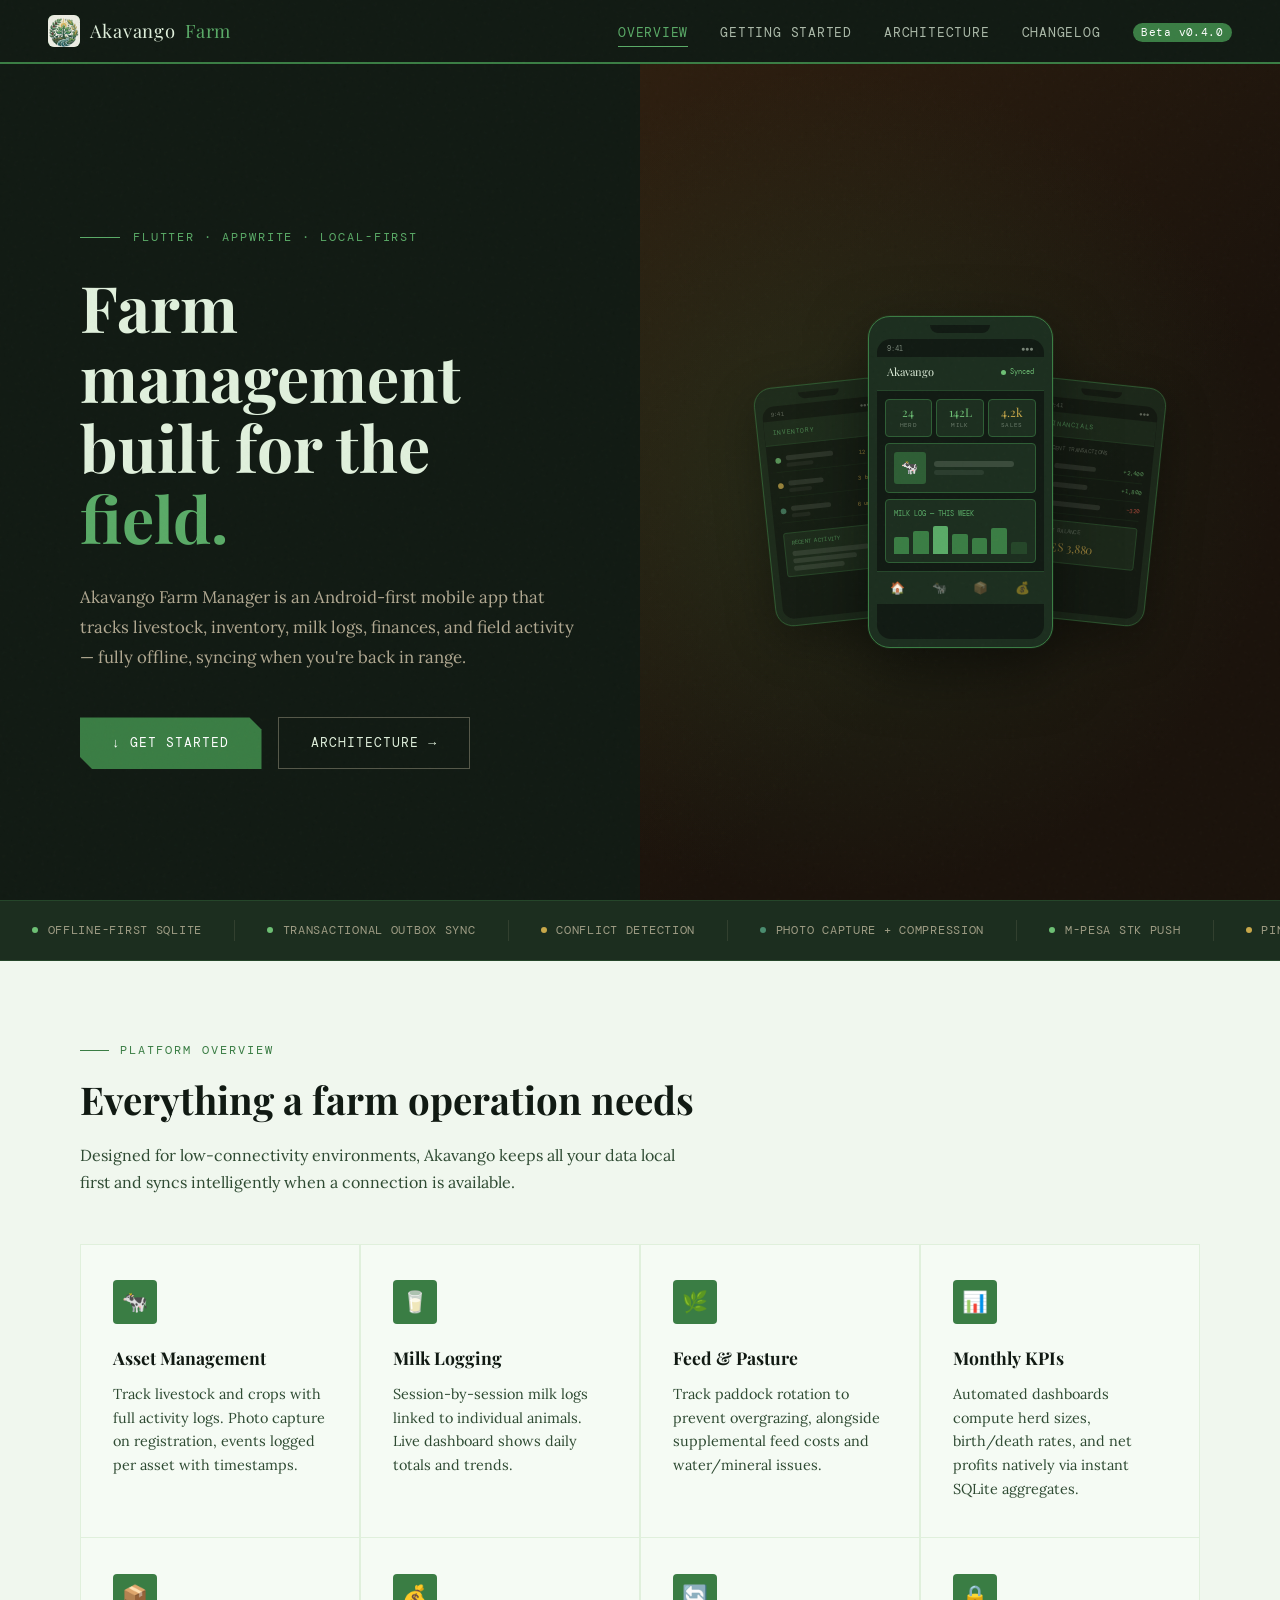
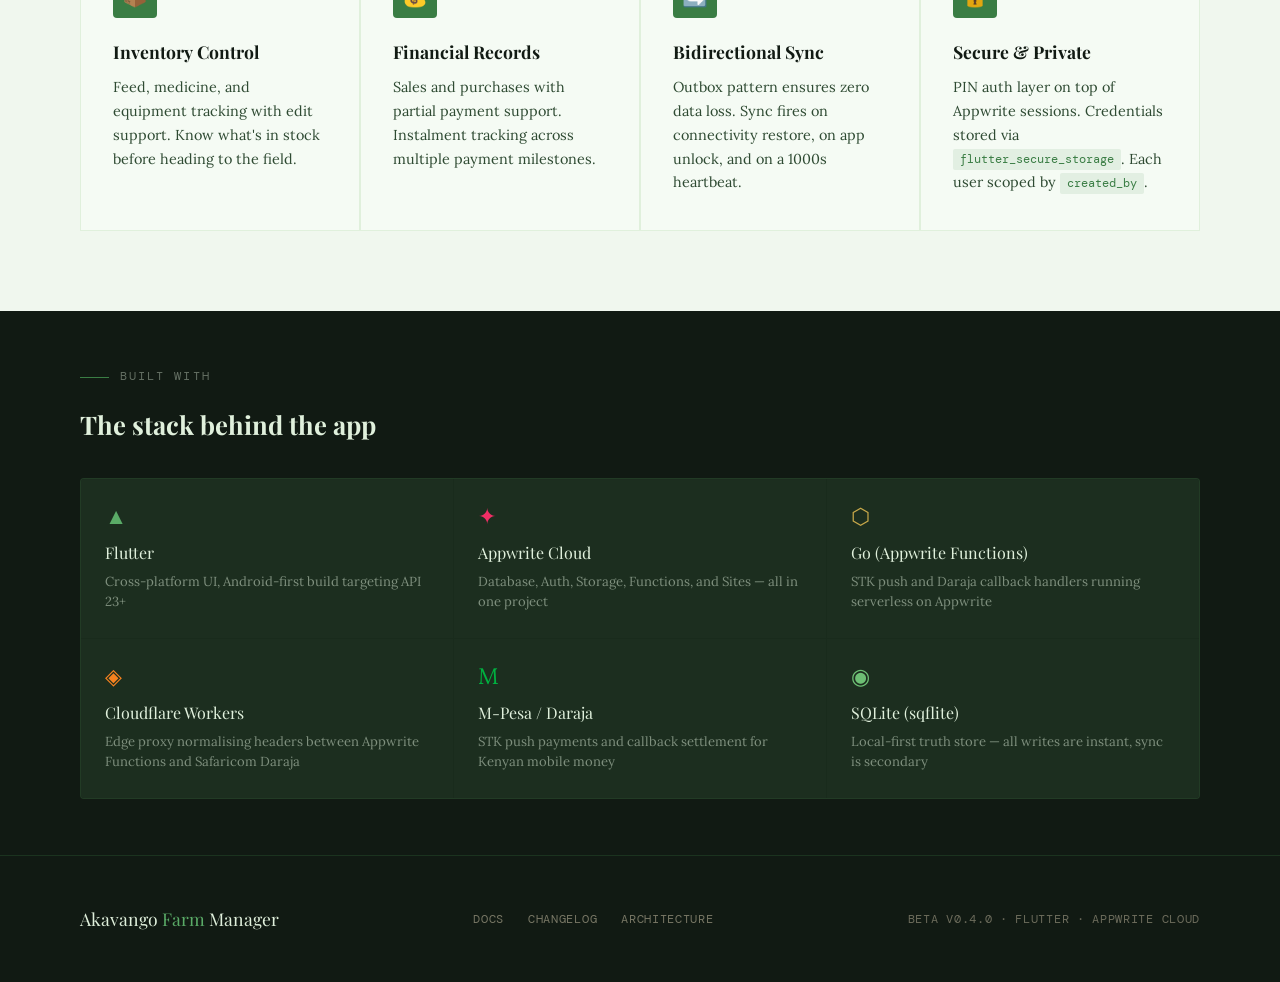
==== commit 4ce85387: "Modularization Update clean, scalable, and modular architecture." ====
--- a/docs/index.html
+++ b/docs/index.html
@@ -22,7 +22,7 @@
     <li><a href="#" onclick="showPage('start')" id="nav-start">Getting Started</a></li>
     <li><a href="#" onclick="showPage('arch')" id="nav-arch">Architecture</a></li>
     <li><a href="#" onclick="showPage('changelog')" id="nav-changelog">Changelog</a></li>
-    <li><span class="nav-badge">Beta v0.3.0</span></li>
+    <li><span class="nav-badge">Beta v0.4.0</span></li>
   </ul>
   <button class="nav-hamburger" id="hamburger" aria-label="Toggle menu" onclick="toggleDrawer()">
     <span></span><span></span><span></span>
@@ -34,7 +34,7 @@
   <a href="#" onclick="showPage('start');closeDrawer()" id="drawer-start">Getting Started</a>
   <a href="#" onclick="showPage('arch');closeDrawer()" id="drawer-arch">Architecture</a>
   <a href="#" onclick="showPage('changelog');closeDrawer()" id="drawer-changelog">Changelog</a>
-  <span class="nav-badge">Beta v0.3.0</span>
+  <span class="nav-badge">Beta v0.4.0</span>
 </div>
 
 <div id="page-home" class="page active">
@@ -305,7 +305,7 @@
       <a href="#" onclick="showPage('changelog')">Changelog</a>
       <a href="#" onclick="showPage('arch')">Architecture</a>
     </div>
-    <div class="footer-meta">Beta v0.3.0 · Flutter · Appwrite Cloud</div>
+    <div class="footer-meta">Beta v0.4.0 · Flutter · Appwrite Cloud</div>
   </footer>
 </div>
 
@@ -446,7 +446,7 @@
         <div class="step-body">
           <h4>Launch the app</h4>
           <pre><code>flutter run --debug</code></pre>
-          <p>On first launch the app creates the local SQLite schema (version 2). You'll be prompted to set a PIN.</p>
+          <p>On first launch the app creates the local SQLite schema. You'll be prompted to set a PIN.</p>
         </div>
       </div>
       <div class="step">
@@ -740,9 +740,33 @@
 
   <div class="release">
     <div class="release-meta">
+      <div class="release-version">v0.4.0</div>
+      <div class="release-date">2026 — Q2</div>
+      <span class="release-badge badge-latest">Latest · Beta</span>
+    </div>
+    <div class="release-body">
+      <h3>Architecture & Codebase Modularisation</h3>
+      <p style="font-size:.88rem;color:#2e4a32;margin-bottom:1.2rem;">A major structural refactor moving the codebase to a Feature-Driven Architecture. No changes to database schema or Appwrite cloud functionality.</p>
+
+      <div class="change-group">
+        <div class="change-group-label changed">↺ Changed</div>
+        <ul class="change-list">
+          <li><strong>Data Layer:</strong> Split the monolithic <code>LedgerRepository</code> into 5 domain-specific repositories (<code>FinanceRepository</code>, <code>HerdRepository</code>, <code>InventoryRepository</code>, <code>FlockRepository</code>, <code>DashboardRepository</code>).</li>
+          <li><strong>Models:</strong> Extracted models from a single file into individual files under <code>lib/data/models/</code> with a unified barrel file.</li>
+          <li><strong>UI Shared Widgets:</strong> Extracted reusable UI components (<code>EmptyStateView</code>, <code>AppDatePicker</code>, etc.) into <code>lib/shared/widgets/</code> to enforce DRY principles across screens.</li>
+          <li><strong>Herd Screen:</strong> Deconstructed <code>herd_screen.dart</code> into localized presentation folders (<code>widgets/</code>, <code>components/</code>, <code>sheets/</code>).</li>
+          <li><strong>Dashboard Screen:</strong> Cleaned up the main dashboard file by extracting specific UI cards (<code>NetPositionCard</code>, <code>MonthlySummaryCard</code>, etc.) into their own widget files.</li>
+          <li><strong>Web Docs:</strong> Modularized documentation into separate HTML, CSS, and JS files for improved caching and maintainability.</li>
+        </ul>
+      </div>
+    </div>
+  </div>
+
+  <div class="release">
+    <div class="release-meta">
       <div class="release-version">v0.3.0</div>
       <div class="release-date">2026 — Q2</div>
-      <span class="release-badge badge-latest">Latest · Beta</span>
+      <span class="release-badge badge-beta">Beta</span>
     </div>
     <div class="release-body">
       <h3>Pasture Logging & Monthly KPIs</h3>
--- a/docs/css/styles.css
+++ b/docs/css/styles.css
@@ -0,0 +1,1355 @@
+  :root {
+    --soil:       #111a13;
+    --bark:       #1c2e1f;
+    --terracotta: #3a7d44;
+    --clay:       #5aab67;
+    --harvest:    #c8a84a;
+    --straw:      #e0f0dc;
+    --fog:        #f0f7ee;
+    --moss:       #2e5e35;
+    --leaf:       #6dbf74;
+    --river:      #4a8c6f;
+    --cream:      #f5fbf4;
+
+    --font-display: 'Playfair Display', Georgia, serif;
+    --font-body:    'Lora', Georgia, serif;
+    --font-mono:    'DM Mono', 'Courier New', monospace;
+
+    --radius: 4px;
+    --shadow: 0 4px 32px rgba(26,18,11,.18);
+  }
+
+  * { box-sizing: border-box; margin: 0; padding: 0; }
+
+  html { scroll-behavior: smooth; }
+
+  body {
+    background: var(--cream);
+    color: var(--soil);
+    font-family: var(--font-body);
+    font-size: 17px;
+    line-height: 1.7;
+    overflow-x: hidden;
+  }
+
+  /* ─── GRAIN OVERLAY ─── */
+  body::before {
+    content: '';
+    position: fixed; inset: 0; z-index: 999; pointer-events: none;
+    background-image: url("data:image/svg+xml,%3Csvg viewBox='0 0 256 256' xmlns='http://www.w3.org/2000/svg'%3E%3Cfilter id='noise'%3E%3CfeTurbulence type='fractalNoise' baseFrequency='0.9' numOctaves='4' stitchTiles='stitch'/%3E%3C/filter%3E%3Crect width='100%25' height='100%25' filter='url(%23noise)' opacity='0.04'/%3E%3C/svg%3E");
+    opacity: .5;
+  }
+
+  /* ─── NAV ─── */
+  nav {
+    position: fixed; top: 0; left: 0; right: 0; z-index: 100;
+    background: var(--soil);
+    border-bottom: 2px solid var(--terracotta);
+    display: flex; align-items: center; justify-content: space-between;
+    padding: 0 3rem;
+    height: 64px;
+  }
+  .nav-brand {
+    font-family: var(--font-display);
+    font-size: 1.15rem;
+    color: var(--straw);
+    letter-spacing: .04em;
+    text-decoration: none;
+    display: flex; align-items: center; gap: .6rem;
+  }
+  .nav-brand span.accent { color: var(--clay); }
+  .nav-brand .logo-mark {
+    width: 32px; height: 32px;
+    flex-shrink: 0;
+    border-radius: 6px;
+    overflow: hidden;
+    display: flex; align-items: center; justify-content: center;
+    background: var(--terracotta);
+  }
+  .nav-brand .logo-mark img {
+    width: 100%; height: 100%;
+    object-fit: contain;
+  }
+  /* Fallback leaf shape when no logo */
+  .nav-brand .logo-mark.no-logo {
+    background: var(--terracotta);
+    border-radius: 50% 50% 50% 0;
+    transform: rotate(-45deg);
+  }
+  .nav-links {
+    display: flex; gap: 2rem; list-style: none;
+  }
+  .nav-links a {
+    color: var(--straw);
+    text-decoration: none;
+    font-family: var(--font-mono);
+    font-size: .82rem;
+    letter-spacing: .06em;
+    text-transform: uppercase;
+    opacity: .75;
+    transition: opacity .2s, color .2s;
+    padding: .25rem 0;
+    border-bottom: 1px solid transparent;
+  }
+  .nav-links a:hover, .nav-links a.active {
+    opacity: 1; color: var(--clay);
+    border-bottom-color: var(--clay);
+  }
+  .nav-badge {
+    background: var(--terracotta);
+    color: #fff;
+    font-family: var(--font-mono);
+    font-size: .68rem;
+    padding: .15rem .55rem;
+    border-radius: 99px;
+    letter-spacing: .04em;
+  }
+
+  /* ─── PAGE SECTIONS ─── */
+  .page { display: none; padding-top: 64px; min-height: 100vh; }
+  .page.active { display: block; }
+
+  /* ─── HERO ─── */
+  .hero {
+    background: var(--soil);
+    min-height: calc(100vh - 64px);
+    display: grid;
+    grid-template-columns: 1fr 1fr;
+    overflow: hidden;
+    position: relative;
+  }
+  .hero-left {
+    padding: 7rem 4rem 5rem 5rem;
+    display: flex; flex-direction: column; justify-content: center;
+    position: relative; z-index: 2;
+  }
+  .hero-eyebrow {
+    font-family: var(--font-mono);
+    font-size: .75rem;
+    letter-spacing: .16em;
+    text-transform: uppercase;
+    color: var(--clay);
+    margin-bottom: 1.5rem;
+    display: flex; align-items: center; gap: .8rem;
+  }
+  .hero-eyebrow::before {
+    content: '';
+    width: 2.5rem; height: 1px;
+    background: var(--clay);
+    display: block;
+  }
+  .hero-title {
+    font-family: var(--font-display);
+    font-size: clamp(2.8rem, 5vw, 4.5rem);
+    line-height: 1.1;
+    color: var(--straw);
+    margin-bottom: 1.8rem;
+  }
+  .hero-title em { color: var(--clay); font-style: normal; }
+  .hero-desc {
+    color: rgba(245,230,200,.7);
+    font-size: 1.05rem;
+    max-width: 500px;
+    margin-bottom: 2.8rem;
+    line-height: 1.8;
+  }
+  .hero-ctas { display: flex; gap: 1rem; flex-wrap: wrap; }
+  .btn-primary {
+    background: var(--terracotta);
+    color: #fff;
+    padding: .85rem 2rem;
+    border: none; cursor: pointer;
+    font-family: var(--font-mono);
+    font-size: .82rem;
+    letter-spacing: .08em;
+    text-transform: uppercase;
+    text-decoration: none;
+    display: inline-flex; align-items: center; gap: .5rem;
+    transition: background .2s, transform .15s;
+    clip-path: polygon(0 0, calc(100% - 12px) 0, 100% 12px, 100% 100%, 12px 100%, 0 calc(100% - 12px));
+  }
+  .btn-primary:hover { background: var(--clay); transform: translateY(-2px); }
+  .btn-ghost {
+    background: transparent;
+    color: var(--straw);
+    padding: .85rem 2rem;
+    border: 1px solid rgba(245,230,200,.3);
+    cursor: pointer;
+    font-family: var(--font-mono);
+    font-size: .82rem;
+    letter-spacing: .08em;
+    text-transform: uppercase;
+    text-decoration: none;
+    display: inline-flex; align-items: center; gap: .5rem;
+    transition: border-color .2s, color .2s;
+  }
+  .btn-ghost:hover { border-color: var(--clay); color: var(--clay); }
+
+  /* ─── SCREEN SHOWCASE ─── */
+  .screen-showcase {
+    position: relative;
+    width: 360px; height: 480px;
+    display: flex; align-items: center; justify-content: center;
+  }
+  .mock-phone {
+    position: absolute;
+    transition: transform .4s ease;
+  }
+  .mock-center {
+    z-index: 3;
+    transform: translateY(0) scale(1);
+  }
+  .mock-back-left {
+    z-index: 2;
+    transform: translateX(-130px) translateY(20px) scale(0.82) rotate(-6deg);
+    opacity: .7;
+  }
+  .mock-back-right {
+    z-index: 2;
+    transform: translateX(130px) translateY(20px) scale(0.82) rotate(6deg);
+    opacity: .7;
+  }
+  .mock-shell {
+    width: 160px;
+    background: #1c2e1f;
+    border: 1.5px solid #3a7d44;
+    border-radius: 22px;
+    padding: 8px;
+    box-shadow: 0 20px 60px rgba(0,0,0,.5), 0 0 0 1px rgba(90,171,103,.1);
+    position: relative;
+  }
+  .mock-center .mock-shell { width: 185px; }
+  .mock-notch {
+    width: 50px; height: 8px;
+    background: #111a13;
+    border-radius: 0 0 8px 8px;
+    margin: 0 auto 6px;
+  }
+  .mock-center .mock-notch { width: 60px; }
+  .mock-screen {
+    background: #111a13;
+    border-radius: 14px;
+    overflow: hidden;
+    min-height: 260px;
+    position: relative;
+  }
+  .mock-center .mock-screen { min-height: 300px; }
+  .mock-statusbar {
+    display: flex; justify-content: space-between;
+    padding: 4px 10px 2px;
+  }
+  .mock-topbar {
+    display: flex; justify-content: space-between; align-items: center;
+    padding: 6px 10px 8px;
+    background: #1c2e1f;
+    border-bottom: 1px solid rgba(58,125,68,.3);
+  }
+  .mock-sync-dot {
+    display: flex; align-items: center; gap: 4px;
+    font-family: 'DM Mono', monospace;
+    font-size: 7px;
+    color: #6dbf74;
+  }
+  .mock-sync-dot span {
+    width: 5px; height: 5px;
+    border-radius: 50%;
+    background: #6dbf74;
+    animation: pulse 2s infinite;
+  }
+  @keyframes pulse {
+    0%, 100% { opacity: 1; }
+    50% { opacity: .3; }
+  }
+  .mock-stats-row {
+    display: flex; gap: 4px;
+    padding: 8px 8px 6px;
+  }
+  .mock-stat-card {
+    flex: 1;
+    background: #1c2e1f;
+    border-radius: 4px;
+    padding: 6px 4px;
+    text-align: center;
+    border: 1px solid #2e5e35;
+  }
+  .mock-stat-num {
+    font-family: 'Playfair Display', serif;
+    font-size: 12px;
+    color: #6dbf74;
+    line-height: 1;
+  }
+  .mock-stat-label {
+    font-family: 'DM Mono', monospace;
+    font-size: 6px;
+    color: rgba(224,240,220,.4);
+    margin-top: 2px;
+    text-transform: uppercase;
+    letter-spacing: .05em;
+  }
+  .mock-bottomnav {
+    display: flex;
+    background: #1c2e1f;
+    border-top: 1px solid rgba(58,125,68,.3);
+    padding: 6px 0;
+    margin-top: 8px;
+  }
+  .mock-nav-item {
+    flex: 1; text-align: center;
+    font-size: 12px;
+    opacity: .4;
+    cursor: default;
+  }
+  .mock-nav-item.active { opacity: 1; }
+  .mock-line {
+    height: 6px;
+    background: rgba(224,240,220,.15);
+    border-radius: 3px;
+  }
+  .mock-line.short { height: 5px; }
+  .mock-dot {
+    width: 7px; height: 7px;
+    border-radius: 50%;
+    flex-shrink: 0;
+    margin-top: 2px;
+  }
+  .mock-item-row, .mock-finance-row {
+    display: flex; align-items: flex-start; gap: 6px;
+    padding: 5px 0;
+    border-bottom: 1px solid rgba(58,125,68,.15);
+  }
+  .mock-finance-row { align-items: center; }
+  .mock-row { padding: 0; }
+
+  .hero-right {
+    position: relative;
+    display: flex; align-items: center; justify-content: center;
+    overflow: hidden;
+  }
+  .hero-visual {
+    width: 100%; height: 100%;
+    background: linear-gradient(135deg, #2d1e0f 0%, #1a120b 60%);
+    position: relative;
+    display: flex; align-items: center; justify-content: center;
+  }
+  .hero-visual::before {
+    content: '';
+    position: absolute; inset: 0;
+    background: radial-gradient(ellipse at 30% 50%, rgba(58,125,68,.2) 0%, transparent 70%);
+  }
+  .arch-diagram {
+    width: 380px; height: 420px;
+    position: relative;
+    z-index: 2;
+  }
+
+  /* ─── FEATURES STRIP ─── */
+  .features-strip {
+    background: var(--bark);
+    padding: 0;
+    display: flex;
+    overflow: hidden;
+    border-top: 1px solid rgba(58,125,68,.3);
+    border-bottom: 1px solid rgba(58,125,68,.3);
+    position: relative;
+  }
+  .features-strip-track {
+    display: flex;
+    gap: 0;
+    width: max-content;
+    padding: 1.2rem 0;
+    animation: marquee 28s linear infinite;
+  }
+  .features-strip:hover .features-strip-track { animation-play-state: paused; }
+  .feature-chip {
+    display: flex; align-items: center; gap: .6rem;
+    padding: 0 2rem;
+    border-right: 1px solid rgba(245,230,200,.1);
+    white-space: nowrap;
+    flex-shrink: 0;
+  }
+  .feature-chip:last-child { border-right: none; }
+  .feature-chip .dot {
+    width: 6px; height: 6px;
+    border-radius: 50%;
+    background: var(--leaf);
+    flex-shrink: 0;
+  }
+  .feature-chip span {
+    font-family: var(--font-mono);
+    font-size: .75rem;
+    letter-spacing: .06em;
+    color: rgba(245,230,200,.6);
+    text-transform: uppercase;
+  }
+
+  /* ─── SECTION STYLES ─── */
+  section { padding: 5rem 5rem; }
+  section + section { padding-top: 0; }
+
+  .section-label {
+    font-family: var(--font-mono);
+    font-size: .72rem;
+    letter-spacing: .18em;
+    text-transform: uppercase;
+    color: var(--terracotta);
+    margin-bottom: 1rem;
+    display: flex; align-items: center; gap: .7rem;
+  }
+  .section-label::before {
+    content: '';
+    width: 1.8rem; height: 1px;
+    background: var(--terracotta);
+  }
+  .section-title {
+    font-family: var(--font-display);
+    font-size: clamp(1.8rem, 3vw, 2.8rem);
+    color: var(--soil);
+    margin-bottom: 1.2rem;
+    line-height: 1.2;
+  }
+  .section-sub {
+    color: #2e4a32;
+    max-width: 620px;
+    margin-bottom: 3rem;
+    font-size: 1rem;
+  }
+
+  /* ─── FEATURE CARDS ─── */
+  .feature-grid {
+    display: grid;
+    grid-template-columns: repeat(4, 1fr);
+    gap: 1.5px;
+    background: var(--straw);
+    border: 1.5px solid var(--straw);
+    overflow: hidden;
+  }
+  .feature-card {
+    background: var(--cream);
+    padding: 2.2rem 2rem;
+    position: relative;
+    transition: background .2s;
+  }
+  .feature-card:hover { background: var(--fog); }
+  .feature-card::before {
+    content: '';
+    position: absolute;
+    top: 0; left: 0;
+    width: 3px; height: 0;
+    background: var(--terracotta);
+    transition: height .3s;
+  }
+  .feature-card:hover::before { height: 100%; }
+  .feature-icon {
+    width: 44px; height: 44px;
+    background: var(--terracotta);
+    border-radius: var(--radius);
+    display: flex; align-items: center; justify-content: center;
+    margin-bottom: 1.2rem;
+    font-size: 1.3rem;
+  }
+  .feature-card h3 {
+    font-family: var(--font-display);
+    font-size: 1.1rem;
+    margin-bottom: .6rem;
+    color: var(--soil);
+  }
+  .feature-card p {
+    font-size: .9rem;
+    color: #2e4a32;
+    line-height: 1.65;
+  }
+
+  /* ─── POWERED BY GRID ─── */
+  .powered-grid {
+    display: grid;
+    grid-template-columns: repeat(3, 1fr);
+    gap: 1px;
+    background: rgba(90,171,103,.12);
+    border: 1px solid rgba(90,171,103,.12);
+    border-radius: var(--radius);
+    overflow: hidden;
+  }
+  .powered-card {
+    background: var(--bark);
+    padding: 1.6rem 1.5rem;
+    transition: background .2s;
+  }
+  .powered-card:hover { background: #1f3522; }
+  .powered-icon {
+    font-size: 1.4rem;
+    color: var(--clay);
+    margin-bottom: .7rem;
+    line-height: 1;
+    font-style: normal;
+  }
+  .powered-name {
+    font-family: var(--font-display);
+    font-size: 1rem;
+    color: var(--straw);
+    margin-bottom: .4rem;
+  }
+  .powered-desc {
+    font-family: var(--font-body);
+    font-size: .82rem;
+    color: rgba(224,240,220,.5);
+    line-height: 1.55;
+  }
+
+  /* ─── OVERVIEW HIGHLIGHTS ─── */
+  .highlight-row {
+    display: grid;
+    grid-template-columns: 1fr 1fr;
+    gap: 4rem;
+    align-items: center;
+    padding: 4rem 5rem;
+  }
+  .highlight-row.flip { direction: rtl; }
+  .highlight-row.flip > * { direction: ltr; }
+  .highlight-img {
+    background: var(--soil);
+    border-radius: 2px;
+    height: 320px;
+    position: relative;
+    overflow: hidden;
+    display: flex; align-items: center; justify-content: center;
+  }
+  .highlight-text h2 {
+    font-family: var(--font-display);
+    font-size: 2rem;
+    color: var(--soil);
+    margin-bottom: 1rem;
+  }
+  .highlight-text p { color: #2e4a32; margin-bottom: 1.2rem; font-size: .97rem; }
+  .tag-list { display: flex; flex-wrap: wrap; gap: .5rem; margin-top: 1.2rem; }
+  .tag {
+    font-family: var(--font-mono);
+    font-size: .7rem;
+    letter-spacing: .06em;
+    padding: .3rem .8rem;
+    background: rgba(58,125,68,.1);
+    color: var(--terracotta);
+    border: 1px solid rgba(58,125,68,.25);
+    border-radius: 2px;
+    text-transform: uppercase;
+  }
+
+  /* ─── GETTING STARTED PAGE ─── */
+  .docs-layout {
+    display: grid;
+    grid-template-columns: 260px 1fr;
+    min-height: calc(100vh - 64px);
+  }
+  .docs-sidebar {
+    background: var(--soil);
+    padding: 2.5rem 0;
+    position: sticky;
+    top: 64px;
+    height: calc(100vh - 64px);
+    overflow-y: auto;
+    border-right: 1px solid rgba(58,125,68,.25);
+  }
+  .sidebar-group { margin-bottom: 2rem; }
+  .sidebar-group-label {
+    font-family: var(--font-mono);
+    font-size: .65rem;
+    letter-spacing: .16em;
+    text-transform: uppercase;
+    color: rgba(245,230,200,.35);
+    padding: 0 1.8rem .6rem;
+  }
+  .sidebar-link {
+    display: block;
+    padding: .55rem 1.8rem;
+    color: rgba(245,230,200,.65);
+    text-decoration: none;
+    font-family: var(--font-mono);
+    font-size: .8rem;
+    transition: color .2s, background .2s;
+    border-left: 2px solid transparent;
+  }
+  .sidebar-link:hover { color: var(--straw); background: rgba(255,255,255,.04); }
+  .sidebar-link.active {
+    color: var(--clay);
+    border-left-color: var(--clay);
+    background: rgba(224,123,57,.07);
+  }
+  .docs-content {
+    padding: 3.5rem 5rem 5rem;
+    max-width: 860px;
+  }
+  .docs-content h1 {
+    font-family: var(--font-display);
+    font-size: 2.4rem;
+    color: var(--soil);
+    margin-bottom: .6rem;
+  }
+  .docs-content .lead {
+    font-size: 1.08rem;
+    color: #2e4a32;
+    margin-bottom: 2.5rem;
+    padding-bottom: 2rem;
+    border-bottom: 1px solid rgba(17,26,19,.12);
+  }
+  .docs-content h2 {
+    font-family: var(--font-display);
+    font-size: 1.5rem;
+    color: var(--soil);
+    margin: 2.5rem 0 .8rem;
+  }
+  .docs-content h3 {
+    font-family: var(--font-mono);
+    font-size: .9rem;
+    letter-spacing: .08em;
+    text-transform: uppercase;
+    color: var(--terracotta);
+    margin: 1.8rem 0 .6rem;
+  }
+  .docs-content p { margin-bottom: 1rem; color: #1e3822; font-size: .97rem; }
+  .docs-content ul {
+    margin: .8rem 0 1.2rem 1.4rem;
+    color: #1e3822;
+    font-size: .95rem;
+  }
+  .docs-content ul li { margin-bottom: .4rem; }
+
+  pre, code {
+    font-family: var(--font-mono);
+  }
+  pre {
+    background: var(--soil);
+    color: var(--straw);
+    padding: 1.5rem;
+    border-radius: var(--radius);
+    overflow-x: auto;
+    font-size: .82rem;
+    line-height: 1.7;
+    margin: 1rem 0 1.5rem;
+    border-left: 3px solid var(--terracotta);
+  }
+  code {
+    background: rgba(58,125,68,.1);
+    color: var(--terracotta);
+    padding: .15rem .45rem;
+    border-radius: 2px;
+    font-size: .85em;
+  }
+  pre code {
+    background: none;
+    color: inherit;
+    padding: 0;
+    border-radius: 0;
+    font-size: inherit;
+  }
+
+  .callout {
+    background: rgba(200,168,74,.1);
+    border-left: 3px solid #c8a84a;
+    padding: 1rem 1.4rem;
+    border-radius: 0 var(--radius) var(--radius) 0;
+    margin: 1.2rem 0;
+    font-size: .93rem;
+    color: #1e3822;
+  }
+  .callout.info { border-left-color: var(--river); background: rgba(74,140,111,.08); }
+  .callout.danger { border-left-color: var(--terracotta); background: rgba(58,125,68,.08); }
+  .callout strong { color: var(--soil); }
+
+  .step-list { counter-reset: steps; margin: 1.5rem 0; }
+  .step {
+    display: grid;
+    grid-template-columns: 36px 1fr;
+    gap: 1rem;
+    margin-bottom: 2rem;
+    counter-increment: steps;
+  }
+  .step-num {
+    width: 36px; height: 36px;
+    background: var(--terracotta);
+    border-radius: 50%;
+    display: flex; align-items: center; justify-content: center;
+    font-family: var(--font-mono);
+    font-size: .78rem;
+    font-weight: 500;
+    color: #fff;
+    flex-shrink: 0;
+    margin-top: .15rem;
+  }
+  .step-body h4 {
+    font-family: var(--font-display);
+    font-size: 1.05rem;
+    color: var(--soil);
+    margin-bottom: .4rem;
+  }
+  .step-body p { font-size: .93rem; margin-bottom: .5rem; }
+
+  /* ─── ARCHITECTURE PAGE ─── */
+  .arch-page { padding: 3.5rem 5rem; }
+  .arch-page h1 {
+    font-family: var(--font-display);
+    font-size: 2.4rem;
+    color: var(--soil);
+    margin-bottom: .6rem;
+  }
+  .arch-page .lead {
+    font-size: 1.05rem; color: #2e4a32;
+    margin-bottom: 2.5rem;
+    padding-bottom: 2rem;
+    border-bottom: 1px solid rgba(17,26,19,.12);
+    max-width: 720px;
+  }
+  .arch-grid {
+    display: grid;
+    grid-template-columns: 1fr 1fr;
+    gap: 2rem;
+    margin-bottom: 3rem;
+  }
+  .arch-card {
+    border: 1px solid rgba(17,26,19,.12);
+    border-radius: var(--radius);
+    overflow: hidden;
+  }
+  .arch-card-header {
+    background: var(--soil);
+    padding: 1rem 1.4rem;
+    display: flex; align-items: center; gap: .8rem;
+  }
+  .arch-card-header .icon { font-size: 1.1rem; }
+  .arch-card-header h3 {
+    font-family: var(--font-mono);
+    font-size: .82rem;
+    letter-spacing: .08em;
+    text-transform: uppercase;
+    color: var(--clay);
+  }
+  .arch-card-body { padding: 1.2rem 1.4rem; background: var(--cream); }
+  .arch-card-body p { font-size: .88rem; color: #1e3822; margin-bottom: .8rem; }
+  .arch-card-body ul { margin-left: 1.2rem; color: #1e3822; font-size: .85rem; }
+  .arch-card-body ul li { margin-bottom: .3rem; }
+
+  .collection-table {
+    width: 100%;
+    border-collapse: collapse;
+    margin: 1.5rem 0 2.5rem;
+    font-size: .87rem;
+  }
+  .collection-table th {
+    background: var(--soil);
+    color: var(--clay);
+    font-family: var(--font-mono);
+    font-size: .72rem;
+    letter-spacing: .1em;
+    text-transform: uppercase;
+    padding: .75rem 1rem;
+    text-align: left;
+    font-weight: 500;
+  }
+  .collection-table td {
+    padding: .75rem 1rem;
+    border-bottom: 1px solid rgba(17,26,19,.1);
+    color: #1e3822;
+    vertical-align: top;
+  }
+  .collection-table tr:last-child td { border-bottom: none; }
+  .collection-table tr:hover td { background: rgba(58,125,68,.04); }
+  .collection-table td:first-child { font-family: var(--font-mono); color: var(--terracotta); font-size: .82rem; }
+  .collection-table td:nth-child(2) { font-family: var(--font-mono); font-size: .8rem; color: var(--moss); }
+
+  /* ─── CHANGELOG PAGE ─── */
+  .changelog-page { padding: 3.5rem 5rem; max-width: 820px; }
+  .changelog-page h1 {
+    font-family: var(--font-display);
+    font-size: 2.4rem;
+    color: var(--soil);
+    margin-bottom: .6rem;
+  }
+  .changelog-page .lead {
+    color: #2e4a32;
+    margin-bottom: 2.5rem;
+    padding-bottom: 2rem;
+    border-bottom: 1px solid rgba(17,26,19,.12);
+  }
+  .release {
+    display: grid;
+    grid-template-columns: 160px 1fr;
+    gap: 2.5rem;
+    padding: 2.5rem 0;
+    border-bottom: 1px solid rgba(17,26,19,.1);
+    position: relative;
+  }
+  .release:last-child { border-bottom: none; }
+  .release::before {
+    content: '';
+    position: absolute;
+    left: 155px; top: 0; bottom: 0;
+    width: 1px;
+    background: linear-gradient(to bottom, rgba(58,125,68,.5), rgba(58,125,68,.1));
+  }
+  .release-meta { padding-top: .2rem; }
+  .release-version {
+    font-family: var(--font-display);
+    font-size: 1.5rem;
+    color: var(--terracotta);
+    line-height: 1;
+    margin-bottom: .4rem;
+  }
+  .release-date {
+    font-family: var(--font-mono);
+    font-size: .72rem;
+    letter-spacing: .08em;
+    color: #3a6040;
+    text-transform: uppercase;
+  }
+  .release-badge {
+    display: inline-block;
+    margin-top: .6rem;
+    padding: .2rem .6rem;
+    border-radius: 2px;
+    font-family: var(--font-mono);
+    font-size: .65rem;
+    letter-spacing: .06em;
+    text-transform: uppercase;
+  }
+  .badge-latest { background: rgba(46,94,53,.15); color: var(--moss); border: 1px solid var(--moss); }
+  .badge-beta   { background: rgba(58,125,68,.12); color: var(--terracotta); border: 1px solid var(--terracotta); }
+  .badge-alpha  { background: rgba(59,126,161,.12); color: var(--river); border: 1px solid var(--river); }
+
+  .release-body h3 {
+    font-family: var(--font-display);
+    font-size: 1.3rem;
+    color: var(--soil);
+    margin-bottom: 1rem;
+    padding-top: .1rem;
+  }
+  .change-group { margin-bottom: 1.4rem; }
+  .change-group-label {
+    font-family: var(--font-mono);
+    font-size: .68rem;
+    letter-spacing: .12em;
+    text-transform: uppercase;
+    margin-bottom: .5rem;
+    display: flex; align-items: center; gap: .5rem;
+  }
+  .change-group-label.added   { color: var(--moss); }
+  .change-group-label.fixed   { color: var(--river); }
+  .change-group-label.changed { color: var(--harvest); }
+  .change-group-label.known   { color: var(--terracotta); }
+  .change-list { list-style: none; margin: 0; }
+  .change-list li {
+    font-size: .9rem;
+    color: #1e3822;
+    padding: .3rem 0 .3rem 1.2rem;
+    position: relative;
+    border-left: none;
+  }
+  .change-list li::before {
+    content: '—';
+    position: absolute; left: 0;
+    color: rgba(17,26,19,.35);
+    font-size: .8rem;
+  }
+
+  /* ─── FOOTER ─── */
+  footer {
+    background: var(--soil);
+    padding: 3rem 5rem;
+    border-top: 1px solid rgba(58,125,68,.25);
+    display: flex;
+    justify-content: space-between;
+    align-items: center;
+    flex-wrap: wrap;
+    gap: 1rem;
+  }
+  .footer-brand {
+    font-family: var(--font-display);
+    color: var(--straw);
+    font-size: 1.1rem;
+  }
+  .footer-brand span { color: var(--clay); }
+  .footer-meta {
+    font-family: var(--font-mono);
+    font-size: .72rem;
+    color: rgba(245,230,200,.4);
+    letter-spacing: .06em;
+    text-transform: uppercase;
+  }
+  .footer-links { display: flex; gap: 1.5rem; }
+  .footer-links a {
+    font-family: var(--font-mono);
+    font-size: .72rem;
+    letter-spacing: .06em;
+    text-transform: uppercase;
+    color: rgba(245,230,200,.45);
+    text-decoration: none;
+    transition: color .2s;
+  }
+  .footer-links a:hover { color: var(--clay); }
+
+  /* ══════════════════════════════════════
+     ANIMATION SYSTEM
+  ══════════════════════════════════════ */
+
+  /* ─── Reduced motion safety net ─── */
+  @media (prefers-reduced-motion: reduce) {
+    *, *::before, *::after {
+      animation-duration: .01ms !important;
+      animation-iteration-count: 1 !important;
+      transition-duration: .01ms !important;
+    }
+  }
+
+  /* ─── Page transitions ─── */
+  .page {
+    display: none;
+    padding-top: 64px;
+    min-height: 100vh;
+    opacity: 0;
+    transform: translateY(12px);
+  }
+  .page.active {
+    display: block;
+    animation: pageIn .35s cubic-bezier(.22,.68,0,1.2) forwards;
+  }
+  @keyframes pageIn {
+    to { opacity: 1; transform: translateY(0); }
+  }
+
+  /* ─── Hero entrance — staggered ─── */
+  .hero-eyebrow {
+    opacity: 0;
+    animation: heroItem .6s .1s cubic-bezier(.22,.68,0,1.1) forwards;
+  }
+  .hero-title {
+    opacity: 0;
+    animation: heroItem .7s .22s cubic-bezier(.22,.68,0,1.1) forwards;
+  }
+  .hero-desc {
+    opacity: 0;
+    animation: heroItem .6s .38s ease forwards;
+  }
+  .hero-ctas {
+    opacity: 0;
+    animation: heroItem .6s .52s ease forwards;
+  }
+  .screen-showcase {
+    opacity: 0;
+    animation: showcaseIn .9s .3s cubic-bezier(.22,.68,0,1.1) forwards;
+  }
+  @keyframes heroItem {
+    from { opacity: 0; transform: translateY(18px); }
+    to   { opacity: 1; transform: translateY(0); }
+  }
+  @keyframes showcaseIn {
+    from { opacity: 0; transform: translateY(32px) scale(.96); }
+    to   { opacity: 1; transform: translateY(0) scale(1); }
+  }
+
+  /* ─── Phone idle float ─── */
+  .mock-center {
+    animation: phoneFloat 4s ease-in-out infinite;
+  }
+  .mock-back-left {
+    animation: phoneFloatL 4.5s .4s ease-in-out infinite;
+  }
+  .mock-back-right {
+    animation: phoneFloatR 4.2s .8s ease-in-out infinite;
+  }
+  @keyframes phoneFloat {
+    0%, 100% { transform: translateY(0) scale(1); }
+    50%       { transform: translateY(-10px) scale(1); }
+  }
+  @keyframes phoneFloatL {
+    0%, 100% { transform: translateX(-130px) translateY(20px) scale(0.82) rotate(-6deg); }
+    50%       { transform: translateX(-130px) translateY(10px) scale(0.82) rotate(-5deg); }
+  }
+  @keyframes phoneFloatR {
+    0%, 100% { transform: translateX(130px) translateY(20px) scale(0.82) rotate(6deg); }
+    50%       { transform: translateX(130px) translateY(10px) scale(0.82) rotate(5deg); }
+  }
+
+  /* ─── Phone showcase hover fan-out ─── */
+  .screen-showcase:hover .mock-back-left {
+    transform: translateX(-155px) translateY(10px) scale(0.85) rotate(-10deg);
+    opacity: .85;
+    transition: transform .5s cubic-bezier(.22,.68,0,1.2), opacity .3s;
+  }
+  .screen-showcase:hover .mock-back-right {
+    transform: translateX(155px) translateY(10px) scale(0.85) rotate(10deg);
+    opacity: .85;
+    transition: transform .5s cubic-bezier(.22,.68,0,1.2), opacity .3s;
+  }
+  .screen-showcase:hover .mock-center {
+    transform: translateY(-6px) scale(1.03);
+    transition: transform .4s cubic-bezier(.22,.68,0,1.2);
+  }
+
+  /* ─── Features strip marquee ─── */
+  .features-strip {
+    overflow: hidden;
+    position: relative;
+  }
+  .features-strip-track {
+    display: flex;
+    gap: 0;
+    width: max-content;
+    animation: marquee 28s linear infinite;
+  }
+  .features-strip:hover .features-strip-track { animation-play-state: paused; }
+  @keyframes marquee {
+    from { transform: translateX(0); }
+    to   { transform: translateX(-50%); }
+  }
+
+  /* ─── Scroll reveal — base ─── */
+  .fade-up {
+    opacity: 0;
+    transform: translateY(28px);
+    transition: opacity .55s ease, transform .55s cubic-bezier(.22,.68,0,1.1);
+  }
+  .fade-up.visible { opacity: 1; transform: translateY(0); }
+
+  /* Stagger delays for feature grid children */
+  .feature-grid .feature-card:nth-child(1) { transition-delay: 0s; }
+  .feature-grid .feature-card:nth-child(2) { transition-delay: .08s; }
+  .feature-grid .feature-card:nth-child(3) { transition-delay: .16s; }
+  .feature-grid .feature-card:nth-child(4) { transition-delay: .24s; }
+  .feature-grid .feature-card:nth-child(5) { transition-delay: .32s; }
+  .feature-grid .feature-card:nth-child(6) { transition-delay: .40s; }
+  .feature-grid .feature-card:nth-child(7) { transition-delay: .48s; }
+  .feature-grid .feature-card:nth-child(8) { transition-delay: .56s; }
+
+  /* Changelog release entries slide in */
+  .release {
+    opacity: 0;
+    transform: translateX(-16px);
+    transition: opacity .5s ease, transform .5s cubic-bezier(.22,.68,0,1.1);
+  }
+  .release.visible { opacity: 1; transform: translateX(0); }
+  .release:nth-child(2) { transition-delay: .1s; }
+  .release:nth-child(3) { transition-delay: .2s; }
+  .release:nth-child(4) { transition-delay: .3s; }
+  .release:nth-child(5) { transition-delay: .4s; }
+
+  /* Arch cards stagger */
+  .arch-card {
+    opacity: 0;
+    transform: translateY(20px);
+    transition: opacity .45s ease, transform .45s cubic-bezier(.22,.68,0,1.1);
+  }
+  .arch-card.visible { opacity: 1; transform: translateY(0); }
+  .arch-grid .arch-card:nth-child(2) { transition-delay: .07s; }
+  .arch-grid .arch-card:nth-child(3) { transition-delay: .14s; }
+  .arch-grid .arch-card:nth-child(4) { transition-delay: .21s; }
+  .arch-grid .arch-card:nth-child(5) { transition-delay: .28s; }
+  .arch-grid .arch-card:nth-child(6) { transition-delay: .35s; }
+
+  /* ─── Button shimmer (primary) ─── */
+  .btn-primary {
+    overflow: hidden;
+    position: relative;
+  }
+  .btn-primary::after {
+    content: '';
+    position: absolute;
+    inset: 0;
+    background: linear-gradient(105deg, transparent 40%, rgba(255,255,255,.22) 50%, transparent 60%);
+    transform: translateX(-100%);
+    transition: transform 0s;
+  }
+  .btn-primary:hover::after {
+    transform: translateX(100%);
+    transition: transform .5s ease;
+  }
+
+  /* ─── Ghost button border draw ─── */
+  .btn-ghost {
+    position: relative;
+    overflow: hidden;
+  }
+  .btn-ghost::before {
+    content: '';
+    position: absolute;
+    bottom: 0; left: 0;
+    width: 0; height: 1px;
+    background: var(--clay);
+    transition: width .3s ease;
+  }
+  .btn-ghost:hover::before { width: 100%; }
+
+  /* ─── Feature icon bounce ─── */
+  .feature-card:hover .feature-icon {
+    animation: iconBounce .4s cubic-bezier(.36,.07,.19,.97);
+  }
+  @keyframes iconBounce {
+    0%   { transform: scale(1); }
+    30%  { transform: scale(1.2) rotate(-4deg); }
+    60%  { transform: scale(.92) rotate(2deg); }
+    100% { transform: scale(1) rotate(0deg); }
+  }
+
+  /* ─── Sidebar active link ink fill ─── */
+  .sidebar-link {
+    position: relative;
+    overflow: hidden;
+  }
+  .sidebar-link::after {
+    content: '';
+    position: absolute;
+    left: 0; top: 0; bottom: 0;
+    width: 0;
+    background: rgba(90,171,103,.08);
+    transition: width .25s ease;
+    z-index: -1;
+  }
+  .sidebar-link.active::after { width: 100%; }
+  .sidebar-link {
+    border-left: 2px solid transparent;
+    transition: color .2s, border-color .2s, background .2s;
+  }
+  .sidebar-link.active {
+    color: var(--clay);
+    border-left-color: var(--clay);
+  }
+
+  /* ─── Tag hover lift ─── */
+  .tag {
+    transition: background .2s, transform .2s, border-color .2s;
+    cursor: default;
+  }
+  .tag:hover {
+    background: rgba(58,125,68,.18);
+    border-color: var(--terracotta);
+    transform: translateY(-2px);
+  }
+
+  /* ─── Nav link underline draw ─── */
+  .nav-links a {
+    position: relative;
+  }
+  .nav-links a::after {
+    content: '';
+    position: absolute;
+    bottom: -2px; left: 0;
+    width: 0; height: 1px;
+    background: var(--clay);
+    transition: width .25s ease;
+  }
+  .nav-links a:hover::after,
+  .nav-links a.active::after { width: 100%; }
+  /* Remove old border-bottom approach */
+  .nav-links a { border-bottom: none; }
+
+  /* ─── Collection table row highlight ─── */
+  .collection-table tr {
+    transition: background .15s;
+  }
+
+  /* ─── Section label line grow ─── */
+  .section-label::before {
+    width: 0;
+    transition: width .4s .2s ease;
+  }
+  .section-label.line-visible::before { width: 1.8rem; }
+
+  /* ─── Hero visual glow pulse ─── */
+  .hero-visual::before {
+    animation: glowPulse 6s ease-in-out infinite;
+  }
+  @keyframes glowPulse {
+    0%, 100% { opacity: 1; }
+    50%       { opacity: .4; }
+  }
+
+  /* ─── Callout entrance ─── */
+  .callout {
+    opacity: 0;
+    transform: translateX(-8px);
+    transition: opacity .4s ease, transform .4s ease;
+  }
+  .callout.visible { opacity: 1; transform: translateX(0); }
+
+  /* ─── Nav drawer slide ─── */
+  .nav-drawer {
+    transform: translateY(-8px);
+    opacity: 0;
+    transition: transform .25s cubic-bezier(.22,.68,0,1.2), opacity .2s ease;
+  }
+  .nav-drawer.open {
+    display: flex;
+    transform: translateY(0);
+    opacity: 1;
+  }
+
+  /* ─── Step number pop ─── */
+  .step-num {
+    transition: transform .2s cubic-bezier(.36,.07,.19,.97), background .2s;
+  }
+  .step:hover .step-num {
+    transform: scale(1.15);
+    background: var(--clay);
+  }
+
+  /* ─── HAMBURGER BUTTON ─── */
+  .nav-hamburger {
+    display: none;
+    flex-direction: column;
+    justify-content: center;
+    gap: 5px;
+    width: 36px; height: 36px;
+    background: none; border: none;
+    cursor: pointer;
+    padding: 4px;
+    z-index: 200;
+  }
+  .nav-hamburger span {
+    display: block;
+    width: 22px; height: 2px;
+    background: var(--straw);
+    border-radius: 2px;
+    transition: transform .25s, opacity .2s;
+  }
+  .nav-hamburger.open span:nth-child(1) { transform: translateY(7px) rotate(45deg); }
+  .nav-hamburger.open span:nth-child(2) { opacity: 0; }
+  .nav-hamburger.open span:nth-child(3) { transform: translateY(-7px) rotate(-45deg); }
+
+  /* ─── MOBILE DRAWER ─── */
+  .nav-drawer {
+    display: none;
+    position: fixed;
+    top: 64px; left: 0; right: 0; bottom: 0;
+    background: var(--soil);
+    z-index: 99;
+    flex-direction: column;
+    padding: 2rem 1.8rem;
+    border-top: 1px solid rgba(90,171,103,.2);
+    overflow-y: auto;
+  }
+  .nav-drawer.open { display: flex; }
+  .nav-drawer a {
+    display: block;
+    color: var(--straw);
+    text-decoration: none;
+    font-family: var(--font-mono);
+    font-size: 1rem;
+    letter-spacing: .06em;
+    text-transform: uppercase;
+    padding: 1rem 0;
+    border-bottom: 1px solid rgba(90,171,103,.1);
+    transition: color .2s;
+  }
+  .nav-drawer a:hover, .nav-drawer a.active { color: var(--clay); }
+  .nav-drawer .nav-badge {
+    margin-top: 2rem;
+    align-self: flex-start;
+  }
+
+  /* ─── TABLE SCROLL WRAPPER ─── */
+  .table-scroll {
+    overflow-x: auto;
+    -webkit-overflow-scrolling: touch;
+    margin: 1.5rem 0 2.5rem;
+    border-radius: var(--radius);
+  }
+  .table-scroll .collection-table { margin: 0; }
+
+  /* ─── RESPONSIVE: TABLET (≤1024px) ─── */
+  @media (max-width: 1024px) {
+    .docs-layout { grid-template-columns: 220px 1fr; }
+    .docs-content { padding: 2.5rem 2.5rem; }
+    section { padding: 4rem 3rem; }
+    .hero-left { padding: 5rem 3rem 4rem; }
+    .highlight-row { padding: 4rem 3rem; }
+    .arch-page, .changelog-page { padding: 2.5rem 3rem; }
+  }
+
+  /* ─── RESPONSIVE: MOBILE (≤768px) ─── */
+  @media (max-width: 768px) {
+    /* Nav */
+    nav { padding: 0 1.2rem; }
+    .nav-links { display: none; }
+    .nav-hamburger { display: flex; }
+
+    /* Hero */
+    .hero { grid-template-columns: 1fr; min-height: auto; }
+    .hero-right { display: none; }
+    .hero-left {
+      padding: 3.5rem 1.4rem 3rem;
+    }    .hero-title { font-size: 2.2rem; }
+    .hero-desc { font-size: .97rem; }
+    .hero-ctas { flex-direction: column; gap: .75rem; }
+    .btn-primary, .btn-ghost { justify-content: center; text-align: center; }
+    .hero-stats { gap: 1.5rem; flex-wrap: wrap; }
+    .stat-num { font-size: 1.6rem; }
+
+    /* Features strip — let marquee run on mobile, no override needed */
+
+    /* Sections */
+    section { padding: 2.5rem 1.4rem; }
+    .section-title { font-size: 1.6rem; }
+
+    /* Feature grid — 1 col */
+    .feature-grid { grid-template-columns: 1fr; gap: 1px; }
+    .powered-grid { grid-template-columns: 1fr; }
+
+    /* Highlight row */
+    .highlight-row {
+      grid-template-columns: 1fr;
+      gap: 1.8rem;
+      padding: 2.5rem 1.4rem;
+    }
+    .highlight-row.flip { direction: ltr; }
+    .highlight-img { height: 200px; }
+
+    /* Docs layout — stack */
+    .docs-layout { grid-template-columns: 1fr; }
+    .docs-sidebar {
+      position: static;
+      height: auto;
+      border-right: none;
+      border-bottom: 1px solid rgba(90,171,103,.2);
+      padding: 1.2rem 0;
+    }
+    .docs-content { padding: 1.8rem 1.4rem 3rem; }
+    .docs-content h1 { font-size: 1.8rem; }
+    .docs-content h2 { font-size: 1.25rem; }
+
+    /* Step list */
+    .step { grid-template-columns: 28px 1fr; gap: .8rem; }
+    .step-num { width: 28px; height: 28px; font-size: .72rem; }
+
+    /* Architecture page */
+    .arch-page { padding: 1.8rem 1.4rem; }
+    .arch-page h1 { font-size: 1.8rem; }
+    .arch-grid { grid-template-columns: 1fr; gap: 1rem; }
+
+    /* Tables — scrollable */
+    .collection-table { min-width: 540px; }
+
+    /* Changelog */
+    .changelog-page { padding: 1.8rem 1.4rem; max-width: 100%; }
+    .changelog-page h1 { font-size: 1.8rem; }
+    .release { grid-template-columns: 1fr; gap: 1rem; }
+    .release::before { display: none; }
+    .release-version { font-size: 1.2rem; }
+    .release-meta { display: flex; flex-wrap: wrap; align-items: center; gap: .6rem; padding-top: 0; }
+
+    /* Pre / code blocks */
+    pre { font-size: .78rem; padding: 1rem; }
+
+    /* Footer */
+    footer {
+      padding: 2rem 1.4rem;
+      flex-direction: column;
+      align-items: flex-start;
+      gap: 1.2rem;
+    }
+    .footer-links { flex-wrap: wrap; gap: 1rem; }
+  }
+
+  /* ─── RESPONSIVE: SMALL PHONES (≤380px) ─── */
+  @media (max-width: 380px) {
+    .hero-title { font-size: 1.85rem; }
+    .hero-left { padding: 3rem 1rem 2.5rem; }
+    section { padding: 2rem 1rem; }
+    .docs-content, .arch-page, .changelog-page { padding: 1.4rem 1rem; }
+    .btn-primary, .btn-ghost { font-size: .75rem; padding: .75rem 1.2rem; }
+  }
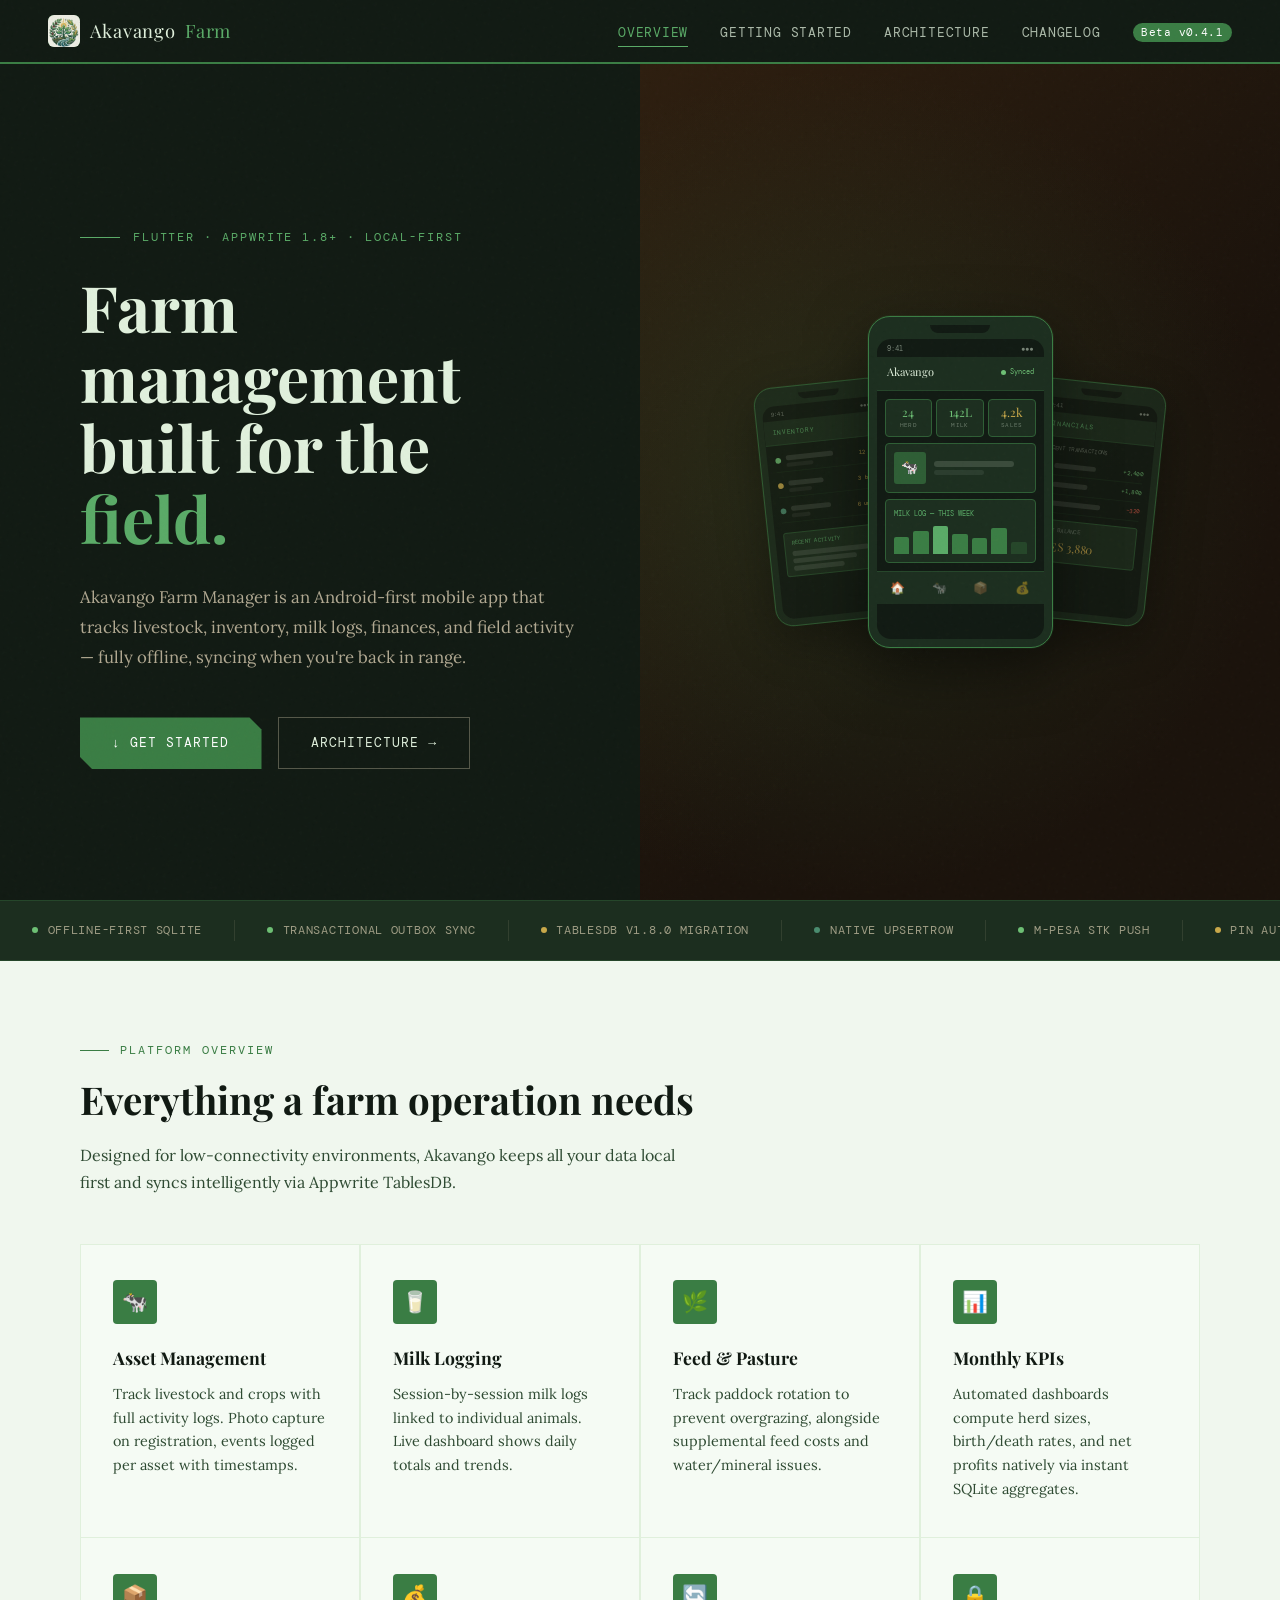
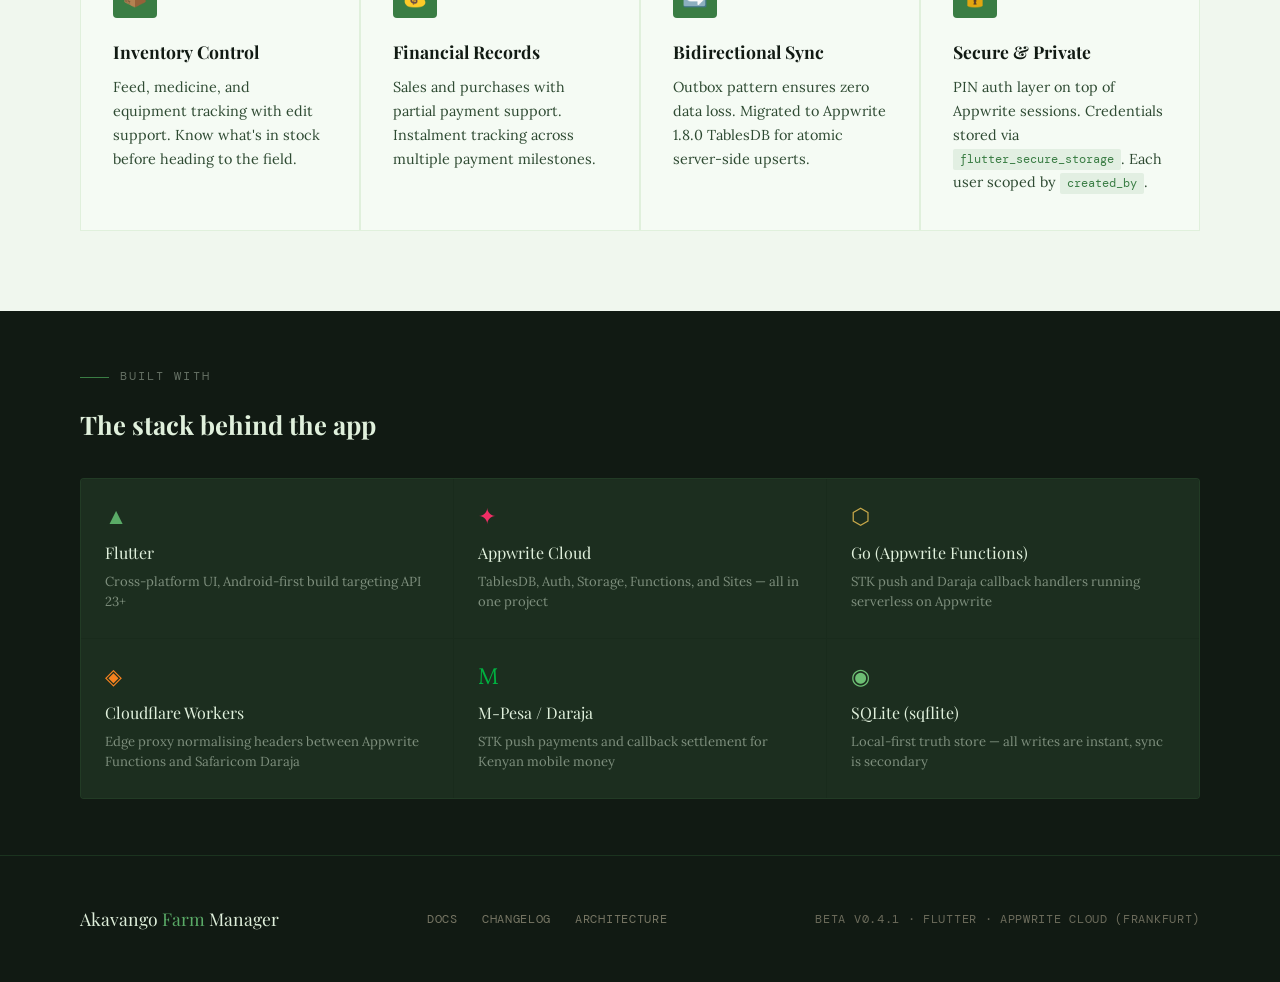
==== commit 96430c2d: "Update index.html" ====
--- a/docs/index.html
+++ b/docs/index.html
@@ -4,6 +4,10 @@
 <meta charset="UTF-8">
 <meta name="viewport" content="width=device-width, initial-scale=1.0">
 <title>Akavango Farm Manager — Documentation</title>
+
+<link rel="icon" type="image/png" href="assets/logo.png">
+<link rel="apple-touch-icon" href="assets/logo.png">
+
 <link rel="preconnect" href="https://fonts.googleapis.com">
 <link href="https://fonts.googleapis.com/css2?family=Playfair+Display:wght@700;900&family=DM+Mono:wght@400;500&family=Lora:ital,wght@0,400;0,600;1,400&display=swap" rel="stylesheet">
 <link rel="stylesheet" href="css/styles.css">
@@ -22,7 +26,7 @@
     <li><a href="#" onclick="showPage('start')" id="nav-start">Getting Started</a></li>
     <li><a href="#" onclick="showPage('arch')" id="nav-arch">Architecture</a></li>
     <li><a href="#" onclick="showPage('changelog')" id="nav-changelog">Changelog</a></li>
-    <li><span class="nav-badge">Beta v0.4.0</span></li>
+    <li><span class="nav-badge">Beta v0.4.1</span></li>
   </ul>
   <button class="nav-hamburger" id="hamburger" aria-label="Toggle menu" onclick="toggleDrawer()">
     <span></span><span></span><span></span>
@@ -34,14 +38,14 @@
   <a href="#" onclick="showPage('start');closeDrawer()" id="drawer-start">Getting Started</a>
   <a href="#" onclick="showPage('arch');closeDrawer()" id="drawer-arch">Architecture</a>
   <a href="#" onclick="showPage('changelog');closeDrawer()" id="drawer-changelog">Changelog</a>
-  <span class="nav-badge">Beta v0.4.0</span>
+  <span class="nav-badge">Beta v0.4.1</span>
 </div>
 
 <div id="page-home" class="page active">
 
   <div class="hero">
     <div class="hero-left">
-      <div class="hero-eyebrow">Flutter · Appwrite · Local-First</div>
+      <div class="hero-eyebrow">Flutter · Appwrite 1.8+ · Local-First</div>
       <h1 class="hero-title">Farm management built for the <em>field.</em></h1>
       <p class="hero-desc">Akavango Farm Manager is an Android-first mobile app that tracks livestock, inventory, milk logs, finances, and field activity — fully offline, syncing when you're back in range.</p>
       <div class="hero-ctas">
@@ -190,8 +194,8 @@
     <div class="features-strip-track">
       <div class="feature-chip"><div class="dot"></div><span>Offline-first SQLite</span></div>
       <div class="feature-chip"><div class="dot"></div><span>Transactional outbox sync</span></div>
-      <div class="feature-chip"><div class="dot" style="background:var(--harvest)"></div><span>Conflict detection</span></div>
-      <div class="feature-chip"><div class="dot" style="background:var(--river)"></div><span>Photo capture + compression</span></div>
+      <div class="feature-chip"><div class="dot" style="background:var(--harvest)"></div><span>TablesDB v1.8.0 Migration</span></div>
+      <div class="feature-chip"><div class="dot" style="background:var(--river)"></div><span>Native upsertRow</span></div>
       <div class="feature-chip"><div class="dot"></div><span>M-Pesa STK push</span></div>
       <div class="feature-chip"><div class="dot" style="background:var(--harvest)"></div><span>PIN auth layer</span></div>
       <div class="feature-chip"><div class="dot" style="background:var(--river)"></div><span>Bidirectional sync</span></div>
@@ -201,8 +205,8 @@
       <div class="feature-chip"><div class="dot"></div><span>Android-first</span></div>
       <div class="feature-chip"><div class="dot"></div><span>Offline-first SQLite</span></div>
       <div class="feature-chip"><div class="dot"></div><span>Transactional outbox sync</span></div>
-      <div class="feature-chip"><div class="dot" style="background:var(--harvest)"></div><span>Conflict detection</span></div>
-      <div class="feature-chip"><div class="dot" style="background:var(--river)"></div><span>Photo capture + compression</span></div>
+      <div class="feature-chip"><div class="dot" style="background:var(--harvest)"></div><span>TablesDB v1.8.0 Migration</span></div>
+      <div class="feature-chip"><div class="dot" style="background:var(--river)"></div><span>Native upsertRow</span></div>
       <div class="feature-chip"><div class="dot"></div><span>M-Pesa STK push</span></div>
       <div class="feature-chip"><div class="dot" style="background:var(--harvest)"></div><span>PIN auth layer</span></div>
       <div class="feature-chip"><div class="dot" style="background:var(--river)"></div><span>Bidirectional sync</span></div>
@@ -216,7 +220,7 @@
   <section style="background:var(--fog);">
     <div class="section-label">Platform Overview</div>
     <h2 class="section-title">Everything a farm operation needs</h2>
-    <p class="section-sub">Designed for low-connectivity environments, Akavango keeps all your data local first and syncs intelligently when a connection is available.</p>
+    <p class="section-sub">Designed for low-connectivity environments, Akavango keeps all your data local first and syncs intelligently via Appwrite TablesDB.</p>
     <div class="feature-grid">
       <div class="feature-card fade-up">
         <div class="feature-icon">🐄</div>
@@ -251,7 +255,7 @@
       <div class="feature-card fade-up">
         <div class="feature-icon">🔄</div>
         <h3>Bidirectional Sync</h3>
-        <p>Outbox pattern ensures zero data loss. Sync fires on connectivity restore, on app unlock, and on a 1000s heartbeat.</p>
+        <p>Outbox pattern ensures zero data loss. Migrated to Appwrite 1.8.0 TablesDB for atomic server-side upserts.</p>
       </div>
       <div class="feature-card fade-up">
         <div class="feature-icon">🔒</div>
@@ -273,7 +277,7 @@
       <div class="powered-card">
         <div class="powered-icon" style="color:#f02e65;">✦</div>
         <div class="powered-name">Appwrite Cloud</div>
-        <div class="powered-desc">Database, Auth, Storage, Functions, and Sites — all in one project</div>
+        <div class="powered-desc">TablesDB, Auth, Storage, Functions, and Sites — all in one project</div>
       </div>
       <div class="powered-card">
         <div class="powered-icon" style="color:#c8a84a;">⬡</div>
@@ -305,7 +309,7 @@
       <a href="#" onclick="showPage('changelog')">Changelog</a>
       <a href="#" onclick="showPage('arch')">Architecture</a>
     </div>
-    <div class="footer-meta">Beta v0.4.0 · Flutter · Appwrite Cloud</div>
+    <div class="footer-meta">Beta v0.4.1 · Flutter · Appwrite Cloud (Frankfurt)</div>
   </footer>
 </div>
 
@@ -336,19 +340,16 @@
   </aside>
   <main class="docs-content">
     <h1 id="gs-intro">Getting Started</h1>
-    <p class="lead">Get Akavango Farm Manager running on your Android device. The app targets Android-first (tested on your Android device) with iOS-ready architecture. Appwrite Cloud (Frankfurt region) handles the backend — you'll need a free Appwrite account.</p>
+    <p class="lead">Get Akavango Farm Manager running on your Android device. The app uses <strong>Appwrite 1.8.0+</strong> terminology: "Tables" and "Rows". Appwrite Cloud (Frankfurt region) handles the backend.</p>
 
     <h2 id="gs-prereq">Prerequisites</h2>
     <ul>
-      <li>Flutter SDK <strong>≥ 3.19</strong> (<code>flutter --version</code> to check)</li>
-      <li>Dart SDK included with Flutter</li>
-      <li>Android Studio or VS Code with Flutter extension</li>
-      <li>Android device or emulator — API level 23 (Android 6) minimum</li>
-      <li>An <a href="https://cloud.appwrite.io" style="color:var(--terracotta)">Appwrite Cloud</a> account (free tier works)</li>
+      <li>Flutter SDK <strong>≥ 3.19</strong></li>
+      <li>Android Studio or VS Code</li>
+      <li>Android device (API level 23 minimum)</li>
+      <li>An <a href="https://cloud.appwrite.io" style="color:var(--terracotta)">Appwrite Cloud</a> account</li>
       <li>Git</li>
     </ul>
-
-    <div class="callout info"><strong>iOS note:</strong> The architecture is iOS-ready. You'll need Xcode on macOS and an Apple Developer account for device builds.</div>
 
     <h2 id="gs-flutter">Flutter Setup</h2>
     <div class="step-list">
@@ -365,38 +366,16 @@
         <div class="step-body">
           <h4>Install dependencies</h4>
           <pre><code>flutter pub get</code></pre>
-          <p>Key packages from <code>pubspec.yaml</code>:</p>
-          <ul>
-            <li><code>appwrite: ^21.0.0</code> — Appwrite Dart/Flutter SDK</li>
-            <li><code>sqflite</code> — SQLite local database</li>
-            <li><code>image_picker</code> — Camera and gallery access</li>
-            <li><code>flutter_image_compress</code> — JPEG compression to ~200KB</li>
-            <li><code>flutter_secure_storage</code> — Session persistence</li>
-          </ul>
         </div>
       </div>
-      <div class="step">
-        <div class="step-num">3</div>
-        <div class="step-body">
-          <h4>Verify Flutter doctor</h4>
-          <pre><code>flutter doctor -v</code></pre>
-          <p>All Android toolchain items should show ✓. Xcode warnings are acceptable if targeting Android only.</p>
-        </div>
-      </div>
     </div>
 
     <h2 id="gs-appwrite">Appwrite Console Setup</h2>
-    <p>Log in to <strong>cloud.appwrite.io</strong>, select your project, and confirm the following are created:</p>
-
-    <h3>Project &amp; Database IDs</h3>
-    <pre><code>Project ID : YOUR_PROJECT_ID
-Database ID: YOUR_DATABASE_ID
-Endpoint   : https://YOUR_APPWRITE_ENDPOINT/v1</code></pre>
-
-    <h3>Required Collections</h3>
-    <p>All collections live in the same database. Create each with these primary keys:</p>
+    <p>Akavango uses the <strong>TablesDB</strong> architecture. Confirm these tables exist in your database:</p>
+
+    <h3>Required Tables</h3>
     <div class="table-scroll"><table class="collection-table">
-      <thead><tr><th>Collection ID</th><th>Primary Key</th><th>Notes</th></tr></thead>
+      <thead><tr><th>Table ID</th><th>Primary Key</th><th>Notes</th></tr></thead>
       <tbody>
         <tr><td>ledger_entries</td><td>event_id</td><td>Append-only truth log</td></tr>
         <tr><td>assets</td><td>asset_id</td><td>Livestock + crops</td></tr>
@@ -405,85 +384,17 @@
         <tr><td>partial_payments</td><td>payment_id</td><td>Instalments on a financial record</td></tr>
         <tr><td>asset_events</td><td>event_id</td><td>Activity log per asset</td></tr>
         <tr><td>milk_logs</td><td>log_id</td><td>Milk sessions</td></tr>
-        <tr><td>flock_logs</td><td>log_id</td><td>Paddock rotation and supplemental feed tracking</td></tr>
-        <tr><td>asset_images</td><td>image_id</td><td>Image metadata — stores file reference and thumbnail URL</td></tr>
+        <tr><td>flock_logs</td><td>log_id</td><td>Paddock rotation and feed tracking</td></tr>
+        <tr><td>asset_images</td><td>image_id</td><td>Image metadata references</td></tr>
         <tr><td>sync_conflicts</td><td>conflict_id</td><td>Conflict audit log</td></tr>
       </tbody>
     </table></div>
 
-    <h3>Required Indexes (on every collection)</h3>
-    <pre><code>created_by  → Key ASC
-created_at  → Key ASC</code></pre>
-
-    <h3>Storage Bucket</h3>
-    <pre><code>Bucket ID  : asset-images
-Max size   : 200 KB per file
-Allowed    : image/jpeg</code></pre>
-
     <h2 id="gs-env">Environment Config</h2>
-    <p>Create a <code>lib/config/app_config.dart</code> file (gitignored) with your Appwrite credentials:</p>
-    <pre><code>class AppConfig {
-  static const String endpoint   = 'https://YOUR_APPWRITE_ENDPOINT/v1';
-  static const String projectId  = 'YOUR_PROJECT_ID';
-  static const String databaseId = 'YOUR_DATABASE_ID';
-  static const String bucketId   = 'asset-images';
-}</code></pre>
-
-    <div class="callout"><strong>Tip:</strong> Never commit real credentials to a public repo. Use a <code>.env</code> file + <code>flutter_dotenv</code>, or CI/CD secrets for production builds.</div>
+    <p>Create a <code>lib/config/app_config.dart</code> file with your Appwrite credentials.</p>
 
     <h2 id="gs-run">First Run</h2>
-    <div class="step-list">
-      <div class="step">
-        <div class="step-num">1</div>
-        <div class="step-body">
-          <h4>Connect your Android device</h4>
-          <p>Enable USB debugging in Developer Options. Confirm device is visible:</p>
-          <pre><code>flutter devices</code></pre>
-        </div>
-      </div>
-      <div class="step">
-        <div class="step-num">2</div>
-        <div class="step-body">
-          <h4>Launch the app</h4>
-          <pre><code>flutter run --debug</code></pre>
-          <p>On first launch the app creates the local SQLite schema. You'll be prompted to set a PIN.</p>
-        </div>
-      </div>
-      <div class="step">
-        <div class="step-num">3</div>
-        <div class="step-body">
-          <h4>Verify sync</h4>
-          <p>After logging in, watch the sync banner at the bottom of the home screen. Long-press it to open the conflict viewer.</p>
-        </div>
-      </div>
-    </div>
-
-    <h2 id="gs-build">Release Build</h2>
-    <pre><code># Android APK
-flutter build apk --release --split-per-abi
-
-# Android App Bundle (Play Store)
-flutter build appbundle --release</code></pre>
-    <p>Output APKs will be in <code>build/app/outputs/flutter-apk/</code>. The <code>--split-per-abi</code> flag produces separate APKs for arm64, armeabi-v7a, and x86_64 — use the <code>arm64-v8a</code> build for modern devices including the your Android device.</p>
-
-    <h2 id="gs-envvars">All Config Values</h2>
-    <div class="table-scroll"><table class="collection-table">
-      <thead><tr><th>Key</th><th>Value</th><th>Where used</th></tr></thead>
-      <tbody>
-        <tr><td>endpoint</td><td>https://YOUR_APPWRITE_ENDPOINT/v1</td><td>Appwrite SDK init</td></tr>
-        <tr><td>projectId</td><td>YOUR_PROJECT_ID</td><td>Appwrite SDK init</td></tr>
-        <tr><td>databaseId</td><td>YOUR_DATABASE_ID</td><td>All DB calls</td></tr>
-        <tr><td>bucketId</td><td>asset-images</td><td>ImageSyncService</td></tr>
-        <tr><td>syncTickMs</td><td>1000000 (1000s)</td><td>AppRefreshService</td></tr>
-        <tr><td>maxImageBytes</td><td>204800 (200KB)</td><td>flutter_image_compress</td></tr>
-        <tr><td>sqliteVersion</td><td>2</td><td>sqflite DB upgrade</td></tr>
-      </tbody>
-    </table></div>
-
-    <h2 id="gs-known">Known Issues</h2>
-    <div class="callout">
-      <strong>M-Pesa no-receipt path</strong> — Partial payments via M-Pesa are unsupported when no receipt exists. A "manual M-Pesa entry" option is on the roadmap.
-    </div>
+    <pre><code>flutter run --debug</code></pre>
   </main>
 </div>
 </div>
@@ -492,79 +403,32 @@
 <div class="arch-page">
   <div class="section-label">Technical Reference</div>
   <h1>Architecture</h1>
-  <p class="lead">Akavango is built on a local-first principle: SQLite is the source of truth on-device, and Appwrite Cloud is the sync target. The payment layer is powered by Appwrite Functions in Go talking to Safaricom's Daraja API via a Cloudflare Worker. This very documentation is hosted on Appwrite Sites.</p>
+  <p class="lead">Akavango is built on a local-first principle. SQLite is the source of truth on-device, and Appwrite TablesDB is the sync target.</p>
 
   <h2>Service Architecture</h2>
   <div class="arch-grid">
     <div class="arch-card">
       <div class="arch-card-header"><span class="icon">🔄</span><h3>SyncService</h3></div>
       <div class="arch-card-body">
-        <p>Drains the <code>sync_queue</code> outbox table to Appwrite Database. Fires on connectivity restore, on PIN unlock, and on the 1000s heartbeat from <code>AppRefreshService</code>.</p>
-        <ul>
-          <li>Reads pending rows from <code>sync_queue</code></li>
-          <li>Upserts each record to its Appwrite collection</li>
-          <li>Marks queue row as processed on success</li>
-          <li>Triggers <code>DownSyncService</code> after completion</li>
-        </ul>
+        <p>Drains the <code>sync_queue</code> outbox table. Uses <code>tablesDB.upsertRow</code> for atomic "create-or-update" operations, ensuring zero data loss and minimal network overhead.</p>
       </div>
     </div>
     <div class="arch-card">
       <div class="arch-card-header"><span class="icon">⬇️</span><h3>DownSyncService</h3></div>
       <div class="arch-card-body">
-        <p>Cursor-based pull of all 10 collections from Appwrite. Uses <code>sync_meta</code> table to persist per-collection cursors so only new/updated documents are fetched.</p>
-        <ul>
-          <li>Reads last cursor from <code>sync_meta</code></li>
-          <li>Fetches pages sorted by <code>created_at ASC</code></li>
-          <li>Writes to SQLite, detects conflicts</li>
-          <li>Logs conflicts to <code>sync_conflicts</code></li>
-        </ul>
+        <p>Cursor-based pull using <code>tablesDB.listRows</code>. Uses <code>sync_meta</code> table to persist cursors so only new/updated rows are fetched since the last sync pass.</p>
       </div>
     </div>
     <div class="arch-card">
       <div class="arch-card-header"><span class="icon">⏱️</span><h3>AppRefreshService</h3></div>
       <div class="arch-card-body">
-        <p>Drives the background heartbeat. Exposes a stream that fires twice per tick — once before and once after sync — so UI layers can show a loading state cleanly.</p>
-        <ul>
-          <li>1000s periodic tick</li>
-          <li>Immediate tick on app unlock</li>
-          <li>Pre + post sync stream events</li>
-        </ul>
+        <p>Drives the 1000s background heartbeat. Exposes a stream that fires twice per tick — once for fast local reload and once after sync completes.</p>
       </div>
     </div>
     <div class="arch-card">
-      <div class="arch-card-header"><span class="icon">📸</span><h3>ImageService + ImageSyncService</h3></div>
+      <div class="arch-card-header"><span class="icon">📸</span><h3>Image Services</h3></div>
       <div class="arch-card-body">
-        <p>Two-stage image pipeline. <code>ImageService</code> handles capture and local persistence. <code>ImageSyncService</code> handles upload and metadata push.</p>
-        <ul>
-          <li>Pick → compress (JPEG, ≤200KB) → cache → SQLite row</li>
-          <li>Queue file for upload to <code>asset-images</code> bucket</li>
-          <li>Push metadata to <code>asset_images</code> collection</li>
-          <li>Download thumbnails on down-sync</li>
-        </ul>
-      </div>
-    </div>
-    <div class="arch-card">
-      <div class="arch-card-header"><span class="icon">🔐</span><h3>SessionManager + PinService</h3></div>
-      <div class="arch-card-body">
-        <p>Two-layer auth. Appwrite handles cloud sessions; PIN provides local unlock without requiring network.</p>
-        <ul>
-          <li><code>SessionManager</code> — holds <code>userId</code> in memory</li>
-          <li>Restored from <code>flutter_secure_storage</code> on start</li>
-          <li><code>PinService</code> — hashes PIN into <code>auth_config</code> table</li>
-          <li>PIN unlock triggers immediate sync tick</li>
-        </ul>
-      </div>
-    </div>
-    <div class="arch-card">
-      <div class="arch-card-header"><span class="icon">🗄️</span><h3>Local SQLite Schema</h3></div>
-      <div class="arch-card-body">
-        <p>Version 2 schema with migrations handled via <code>sqflite</code> onUpgrade routines.</p>
-        <ul>
-          <li><code>sync_queue</code> — outbox for up-sync</li>
-          <li><code>sync_meta</code> — per-collection down-sync cursors</li>
-          <li><code>auth_config</code> — hashed PIN store</li>
-          <li>All 10 collection tables (mirrored from Appwrite)</li>
-        </ul>
+        <p>Pick → compress (JPEG, ≤200KB) → cache. <code>ImageSyncService</code> handles bucket uploads and pushing row metadata to the <code>asset_images</code> table.</p>
       </div>
     </div>
   </div>
@@ -596,139 +460,9 @@
     <div class="highlight-text">
       <div class="section-label">Sync Architecture</div>
       <h2>Write local, sync smart</h2>
-      <p>Every write hits SQLite immediately — the app never waits for a network round-trip. A <code>sync_queue</code> outbox table records each pending operation. <code>SyncService</code> drains the queue when connectivity is available.</p>
-      <p>Down-sync uses cursor-based pagination to pull all collections from Appwrite after every up-sync pass. Conflicts are resolved with "Appwrite wins" and logged for audit.</p>
-      <div class="tag-list">
-        <span class="tag">Outbox Pattern</span>
-        <span class="tag">Cursor Pagination</span>
-        <span class="tag">Conflict Audit</span>
-        <span class="tag">Heartbeat Tick</span>
-      </div>
-    </div>
-  </div>
-
-  <h2>Step-by-step Flow</h2>
-  <pre><code>User Action
-    │
-    ▼
-SQLite (immediate write)
-    │
-    ├─► sync_queue (outbox row appended)
-    │
-    ▼  [on connect / unlock / tick]
-SyncService.processQueue()
-    │
-    ├─► Appwrite Database (upsert per collection)
-    │
-    ▼  [after up-sync]
-DownSyncService.pull()
-    │
-    ├─► Appwrite (cursor-paged GET per collection)
-    ├─► SQLite (write new/updated rows)
-    └─► sync_conflicts (on version mismatch → Appwrite wins)</code></pre>
-
-  <h2>Appwrite Collections</h2>
-  <div class="table-scroll"><table class="collection-table">
-    <thead><tr><th>Collection ID</th><th>Primary Key</th><th>Role</th></tr></thead>
-    <tbody>
-      <tr><td>ledger_entries</td><td>event_id</td><td>Append-only audit / truth log. Never updated, only inserted.</td></tr>
-      <tr><td>assets</td><td>asset_id</td><td>Livestock + crop records with photo references.</td></tr>
-      <tr><td>inventory</td><td>item_id</td><td>Feed, medicine, equipment. Supports edit.</td></tr>
-      <tr><td>financials</td><td>transaction_id</td><td>Sales and purchases. Supports partial payment linkage.</td></tr>
-      <tr><td>partial_payments</td><td>payment_id</td><td>Instalments referencing a <code>financials</code> record.</td></tr>
-      <tr><td>asset_events</td><td>event_id</td><td>Per-asset activity log (vaccinations, treatments, etc.).</td></tr>
-      <tr><td>milk_logs</td><td>log_id</td><td>Individual milk sessions linked to an asset.</td></tr>
-      <tr><td>flock_logs</td><td>log_id</td><td>Feed, pasture, and rotation tracking.</td></tr>
-      <tr><td>asset_images</td><td>image_id</td><td>Image metadata. File lives in Storage bucket; this stores reference + thumbnail URL.</td></tr>
-      <tr><td>sync_conflicts</td><td>conflict_id</td><td>Conflict audit. Written by DownSyncService when Appwrite version overwrites local.</td></tr>
-    </tbody>
-  </table></div>
-
-  <h2>Conflict Resolution Policy</h2>
-  <div class="callout">
-    <strong>Appwrite wins.</strong> When a down-sync document has a newer <code>updated_at</code> than the local SQLite row, the Appwrite version overwrites the local record. The overwritten local values are recorded in <code>sync_conflicts</code> with a <code>conflict_id</code> for full audit. Users can review conflicts via the long-press menu on the sync banner.
-  </div>
-
-  <h2 id="arch-infra">Cloud Infrastructure</h2>
-  <p style="color:#2e4a32;font-size:.97rem;margin-bottom:2rem;">Akavango's server-side is built entirely on Appwrite — Functions for backend logic, Sites for this documentation, and Appwrite Database as the sync target. M-Pesa integration is handled via a Cloudflare Worker that bridges Safaricom's Daraja API with the app's payment flow.</p>
-
-  <div class="arch-grid" style="margin-bottom:2.5rem">
-    <div class="arch-card">
-      <div class="arch-card-header"><span class="icon">📱</span><h3>M-Pesa STK Push — Appwrite Function</h3></div>
-      <div class="arch-card-body">
-        <p>An Appwrite Function written in <strong>Go</strong> initiates the STK push to Safaricom's Daraja API. When a user triggers a payment in the app, the function requests the push prompt on the user's phone.</p>
-        <ul>
-          <li>Runtime: Go on Appwrite Functions</li>
-          <li>Triggered by app via Appwrite SDK function execution</li>
-          <li>Calls Daraja <code>/mpesa/stkpush/v1/processrequest</code></li>
-          <li>Returns <code>CheckoutRequestID</code> for callback matching</li>
-        </ul>
-      </div>
-    </div>
-    <div class="arch-card">
-      <div class="arch-card-header"><span class="icon">🔁</span><h3>M-Pesa Callback — Appwrite Function</h3></div>
-      <div class="arch-card-body">
-        <p>A second Go function receives the payment result callback from Safaricom. It validates the payload, updates the relevant <code>financials</code> and <code>partial_payments</code> records in Appwrite Database, and marks the transaction as settled.</p>
-        <ul>
-          <li>Exposed as an Appwrite Function HTTP endpoint</li>
-          <li>Receives and validates Daraja callback body</li>
-          <li>Writes confirmed payment to <code>financials</code> collection</li>
-          <li>Creates row in <code>partial_payments</code> if instalment</li>
-        </ul>
-      </div>
-    </div>
-    <div class="arch-card">
-      <div class="arch-card-header"><span class="icon">☁️</span><h3>Cloudflare Worker — Daraja Proxy</h3></div>
-      <div class="arch-card-body">
-        <p>Safaricom's Daraja API requires specific headers and has CORS restrictions that conflict with direct requests from Appwrite Functions. A Cloudflare Worker sits between the two, normalising headers and routing requests transparently.</p>
-        <ul>
-          <li>Proxies requests from the Go functions to Daraja</li>
-          <li>Handles CORS and header compatibility</li>
-          <li>Adds OAuth token injection for Daraja auth</li>
-          <li>Zero cold-start latency on Cloudflare's edge network</li>
-        </ul>
-      </div>
-    </div>
-    <div class="arch-card">
-      <div class="arch-card-header"><span class="icon">🌐</span><h3>Appwrite Sites — This Documentation</h3></div>
-      <div class="arch-card-body">
-        <p>This documentation site is deployed and hosted on Appwrite Sites — part of the same Appwrite project as the app's backend. No separate hosting provider needed.</p>
-        <ul>
-          <li>Static HTML deployed to Appwrite Sites</li>
-          <li>Served from the same Appwrite project</li>
-          <li>Connected to the same repo — changelog stays in sync with the codebase</li>
-          <li>Zero external hosting dependencies</li>
-        </ul>
-      </div>
-    </div>
-  </div>
-
-  <h3>M-Pesa Payment Flow</h3>
-  <pre><code>User confirms payment in app
-    │
-    ▼
-Appwrite Function (Go) — STK Push
-    │
-    ▼
-Cloudflare Worker (header/CORS proxy)
-    │
-    ▼
-Safaricom Daraja API → STK prompt on user's phone
-    │
-    ▼  [user enters PIN on phone]
-Daraja Callback → Cloudflare Worker → Appwrite Function (Go)
-    │
-    ├─► Appwrite Database: update financials
-    └─► Appwrite Database: insert partial_payment (if instalment)</code></pre>
-
-  <h2>Deferred &amp; Roadmap Items</h2>
-  <div class="table-scroll"><table class="collection-table">
-    <thead><tr><th>Item</th><th>Status</th><th>Notes</th></tr></thead>
-    <tbody>
-      <tr><td>setState Future assertion</td><td><span style="color:var(--leaf);font-family:var(--font-mono);font-size:.8rem">FIXED v0.2.0</span></td><td>Block syntax applied across all affected screens</td></tr>
-      <tr><td>M-Pesa manual entry</td><td><span style="color:var(--terracotta);font-family:var(--font-mono);font-size:.8rem">PLANNED</span></td><td>No-receipt M-Pesa payments not yet supported</td></tr>
-    </tbody>
-  </table></div>
+      <p>Every write hits SQLite immediately. <code>SyncService</code> drains the outbox queue when connectivity is available. Conflict resolution is "Appwrite wins," logged to <code>sync_conflicts</code> for audit.</p>
+    </div>
+  </div>
 </div>
 </div>
 
@@ -736,27 +470,43 @@
 <div class="changelog-page">
   <div class="section-label">Release History</div>
   <h1>Changelog</h1>
-  <p class="lead">All notable changes to Akavango Farm Manager are documented here. The project follows <a href="https://semver.org" style="color:var(--terracotta)">Semantic Versioning</a>. Dates are in ISO 8601 format.</p>
+  <p class="lead">All notable changes documented here. Project follows <a href="https://semver.org" style="color:var(--terracotta)">Semantic Versioning</a>.</p>
+
+  <div class="release">
+    <div class="release-meta">
+      <div class="release-version">v0.4.1</div>
+      <div class="release-date">2026-04-21</div>
+      <span class="release-badge badge-latest">Latest · Beta</span>
+    </div>
+    <div class="release-body">
+      <h3>Appwrite 1.8.0 Migration</h3>
+      <p style="font-size:.88rem;color:#2e4a32;margin-bottom:1.2rem;">Full migration of the data and sync layer to Appwrite's modern TablesDB architecture.</p>
+      <div class="change-group">
+        <div class="change-group-label changed">↺ Changed</div>
+        <ul class="change-list">
+          <li><strong>SDK Migration:</strong> Replaced all <code>Databases</code> service calls with the new <code>TablesDB</code> service.</li>
+          <li><strong>Performance:</strong> Switched <code>SyncService</code> from manual "update-then-create" loops to native <code>upsertRow</code> API.</li>
+          <li><strong>Realtime:</strong> Updated M-Pesa listener paths to new <code>.tables.</code> and <code>.rows</code> channel format.</li>
+          <li><strong>Terminology:</strong> Renamed all "Collections" to "Tables" and "Documents" to "Rows" throughout docs and code.</li>
+        </ul>
+      </div>
+    </div>
+  </div>
 
   <div class="release">
     <div class="release-meta">
       <div class="release-version">v0.4.0</div>
       <div class="release-date">2026 — Q2</div>
-      <span class="release-badge badge-latest">Latest · Beta</span>
+      <span class="release-badge badge-beta">Beta</span>
     </div>
     <div class="release-body">
-      <h3>Architecture & Codebase Modularisation</h3>
-      <p style="font-size:.88rem;color:#2e4a32;margin-bottom:1.2rem;">A major structural refactor moving the codebase to a Feature-Driven Architecture. No changes to database schema or Appwrite cloud functionality.</p>
-
+      <h3>Architecture & Modularisation</h3>
       <div class="change-group">
         <div class="change-group-label changed">↺ Changed</div>
         <ul class="change-list">
-          <li><strong>Data Layer:</strong> Split the monolithic <code>LedgerRepository</code> into 5 domain-specific repositories (<code>FinanceRepository</code>, <code>HerdRepository</code>, <code>InventoryRepository</code>, <code>FlockRepository</code>, <code>DashboardRepository</code>).</li>
-          <li><strong>Models:</strong> Extracted models from a single file into individual files under <code>lib/data/models/</code> with a unified barrel file.</li>
-          <li><strong>UI Shared Widgets:</strong> Extracted reusable UI components (<code>EmptyStateView</code>, <code>AppDatePicker</code>, etc.) into <code>lib/shared/widgets/</code> to enforce DRY principles across screens.</li>
-          <li><strong>Herd Screen:</strong> Deconstructed <code>herd_screen.dart</code> into localized presentation folders (<code>widgets/</code>, <code>components/</code>, <code>sheets/</code>).</li>
-          <li><strong>Dashboard Screen:</strong> Cleaned up the main dashboard file by extracting specific UI cards (<code>NetPositionCard</code>, <code>MonthlySummaryCard</code>, etc.) into their own widget files.</li>
-          <li><strong>Web Docs:</strong> Modularized documentation into separate HTML, CSS, and JS files for improved caching and maintainability.</li>
+          <li><strong>Repositories:</strong> Split <code>LedgerRepository</code> into 5 domain-specific repositories.</li>
+          <li><strong>UI Shared:</strong> Extracted reusable components into <code>lib/shared/widgets/</code>.</li>
+          <li><strong>Web Docs:</strong> Modularized documentation into separate HTML, CSS, and JS files.</li>
         </ul>
       </div>
     </div>
@@ -769,24 +519,12 @@
       <span class="release-badge badge-beta">Beta</span>
     </div>
     <div class="release-body">
-      <h3>Pasture Logging & Monthly KPIs</h3>
-      <p style="font-size:.88rem;color:#2e4a32;margin-bottom:1.2rem;">A major feature update introducing flock-level feed tracking, automated dashboard analytics, and deep health/mortality metadata.</p>
-      
+      <h3>Pasture Logging & KPIs</h3>
       <div class="change-group">
         <div class="change-group-label added">✦ Added</div>
         <ul class="change-list">
-          <li><strong>Feed & Pasture Logs:</strong> New dedicated screen and <code>flock_logs</code> collection for tracking paddock rotation, supplemental feeding, and daily feed costs.</li>
-          <li><strong>Monthly Summary KPIs:</strong> The dashboard now aggregates flock size, monthly births, deaths, total income, and total expenses natively via SQLite.</li>
-          <li><strong>Extended Health Metadata:</strong> Medication and deworming events now capture Anthelmintic Class, Route, and auto-calculate Withdrawal End Dates.</li>
-          <li><strong>Advanced Mortality Logs:</strong> Deceased events now capture Probable Cause, Carcass Disposal Method, and Vet Consultation status.</li>
-          <li>New event types: <code>hoofTrim</code> 🪚 and <code>dipping</code> 🛁.</li>
-        </ul>
-      </div>
-
-      <div class="change-group">
-        <div class="change-group-label changed">↺ Changed</div>
-        <ul class="change-list">
-          <li>SQLite schema incremented to Version 2.</li>
+          <li><strong>Flock Logs:</strong> New paddock rotation and feed tracking.</li>
+          <li><strong>KPIs:</strong> Monthly automated dashboard aggregates via SQLite.</li>
         </ul>
       </div>
     </div>
@@ -799,23 +537,12 @@
       <span class="release-badge badge-beta">Beta</span>
     </div>
     <div class="release-body">
-      <h3>Sync Orchestration — Internal Patch</h3>
-      <p style="font-size:.88rem;color:#2e4a32;margin-bottom:1.2rem;">Internal orchestration changes only. No new features, no schema changes, no UI changes. Behaviour is identical when online — patch purely improves offline behaviour and reduces unnecessary network calls.</p>
-
+      <h3>Sync Orchestration Patch</h3>
       <div class="change-group">
-        <div class="change-group-label changed">↺ Changed — <code style="font-size:.7rem;letter-spacing:0;text-transform:none">app_refresh_service.dart</code></div>
+        <div class="change-group-label changed">↺ Changed</div>
         <ul class="change-list">
-          <li>Pre-flight connectivity check added to <code>_tick()</code> — if offline, the UI broadcast still fires (screens reload from local SQLite immediately) but the sync is skipped entirely, making zero API calls. Previously the tick would enter <code>_runSyncLoop</code>, travel through the connectivity gate inside it, and then abort — wasting the async overhead of starting the call chain</li>
-          <li><code>nudge()</code> decoupled from sync — it now only broadcasts to UI screens and no longer triggers <code>fullSync()</code>. Writes are already queued in the up-sync outbox and will be pushed on the next connectivity event or periodic tick. Running a full bidirectional sync on every write was adding latency with no benefit, as the immediate down-sync pass would find nothing new</li>
-          <li><code>connectivity_plus</code> import added — required for the pre-flight check in <code>_tick()</code></li>
-        </ul>
-      </div>
-
-      <div class="change-group">
-        <div class="change-group-label changed">↺ Changed — <code style="font-size:.7rem;letter-spacing:0;text-transform:none">sync_service.dart</code></div>
-        <ul class="change-list">
-          <li><code>_isSyncing</code> promoted to <code>static bool</code> — the sync guard was instance-level, but <code>SyncService()</code> is instantiated fresh at every call site, so each new instance started with <code>_isSyncing = false</code>, making the concurrency guard ineffective. Promoting to <code>static</code> makes it a true process-wide lock</li>
-          <li><code>listenForConnectivity</code> now triggers <code>fullSync()</code> instead of <code>processQueue()</code> on reconnect — ensures down-sync runs immediately on connectivity restore, pulling any records pushed from another device while offline. Previously only the up-sync queue was processed on reconnection, leaving down-sync delayed by up to 1000 seconds</li>
+          <li><strong>Static Lock:</strong> <code>_isSyncing</code> promoted to static to prevent overlap.</li>
+          <li><strong>Connectivity:</strong> Triggering <code>fullSync()</code> on reconnect instead of just up-sync.</li>
         </ul>
       </div>
     </div>
@@ -828,34 +555,12 @@
       <span class="release-badge badge-beta">Beta</span>
     </div>
     <div class="release-body">
-      <h3>Activity Log Edit, New Event Types &amp; Sync Fixes</h3>
-
+      <h3>Log Edit & New Event Types</h3>
       <div class="change-group">
         <div class="change-group-label added">✦ Added</div>
         <ul class="change-list">
-          <li>Activity log edit — tapping the pencil icon on any timeline item opens <code>_LogEventSheet</code> pre-filled with all fields, metadata, and images; save routes to <code>updateAssetEvent()</code></li>
-          <li>New activity types: <code>dryingOff</code> 🧴, <code>isolation</code> 🚧, <code>shearing</code> ✂️</li>
-          <li><code>other</code> 📋 activity type added to both livestock and crop flows, with a free-text description field</li>
-          <li>Date range picker for multi-day activities — <code>medication</code>, <code>dryingOff</code>, <code>isolation</code>, <code>injury</code>, <code>irrigation</code>, <code>weeding</code> now expose an optional end date; displayed as <code>dd/mm/yyyy → dd/mm/yyyy</code> in the timeline and stored in <code>metadata['date_to']</code></li>
-        </ul>
-      </div>
-
-      <div class="change-group">
-        <div class="change-group-label changed">↺ Changed</div>
-        <ul class="change-list">
-          <li><code>vaccination</code> activity type removed — superseded by <code>medication</code></li>
-          <li><code>AssetEvent.displayLabel</code> and <code>.emoji</code> updated for all new and renamed event types</li>
-          <li><code>InventoryItem.copyWith()</code> extended to support all editable fields: <code>itemName</code>, <code>category</code>, <code>unit</code>, <code>reorderLevel</code>, <code>notes</code></li>
-          <li><code>AppRefreshService._tick()</code> now broadcasts twice per cycle — immediately on call (fast local reload) and again after <code>fullSync()</code> completes (fresh remote data)</li>
-          <li><code>AppRefreshService.start()</code> fires an immediate tick on unlock so all screens load without waiting for the first periodic interval</li>
-        </ul>
-      </div>
-
-      <div class="change-group">
-        <div class="change-group-label fixed">✔ Fixed</div>
-        <ul class="change-list">
-          <li><strong>Assertion error resolved</strong> — root cause: Dart arrow-syntax closures <code>() =&gt; _future = next</code> return the assigned <code>Future</code>, triggering Flutter's setState assertion. All affected call sites converted to block syntax <code>() { _future = next; }</code> across <code>inventory_screen</code>, <code>new_sales_screen</code>, and <code>herd_screen</code></li>
-          <li>All screens now refresh after down-sync completes, not only on the next periodic tick</li>
+          <li><strong>Edit Support:</strong> Tapping pencil icon on timeline opens pre-filled edit sheet.</li>
+          <li><strong>Types:</strong> Added <code>dryingOff</code>, <code>isolation</code>, <code>shearing</code>, and <code>other</code>.</li>
         </ul>
       </div>
     </div>
@@ -872,106 +577,17 @@
       <div class="change-group">
         <div class="change-group-label added">✦ Added</div>
         <ul class="change-list">
-          <li>Full bidirectional sync across all 7 data collections via outbox pattern</li>
-          <li>Photo capture on herd registration and activity log, thumbnails shown on herd cards</li>
-          <li>Sales history screen with full transaction list</li>
-          <li>Inventory management with inline edit support</li>
-          <li>Dashboard with live stats pulling from SQLite aggregates</li>
-          <li>Conflict detection and audit log — accessible via long-press on the sync banner</li>
-          <li>Offline-first architecture: all features function without connectivity</li>
-          <li>PIN auth layer on top of Appwrite sessions (<code>flutter_secure_storage</code>)</li>
-          <li>Milk logging sessions linked per animal</li>
-          <li>Partial payment support on financial records (instalment tracking)</li>
-          <li>1000s heartbeat sync via <code>AppRefreshService</code></li>
-          <li>Cursor-based down-sync with per-collection watermarks (<code>sync_meta</code>)</li>
-          <li><code>AppRefreshService</code> emits pre + post sync stream events for clean UI states</li>
-          <li>Image compression pipeline: pick → compress (JPEG ≤200KB) → cache → queue → upload</li>
-          <li><code>SessionManager</code> restores user session from secure storage on app start</li>
+          <li>Full bidirectional sync via outbox pattern.</li>
+          <li>PIN auth layer and secure session persistence.</li>
+          <li>M-Pesa STK push integration.</li>
         </ul>
       </div>
-      <div class="change-group">
-        <div class="change-group-label known">⚠ Known Issues</div>
-        <ul class="change-list">
-          <li>Partial payments via M-Pesa unsupported when no receipt exists — manual M-Pesa entry option planned</li>
-          <li>SQLite schema version 1 — no migration support; beta assumes fresh install</li>
-        </ul>
-      </div>
-    </div>
-  </div>
-
-  <div class="release">
-    <div class="release-meta">
-      <div class="release-version">v0.0.3</div>
-      <div class="release-date">2026 — Q1</div>
-      <span class="release-badge badge-alpha">Alpha</span>
-    </div>
-    <div class="release-body">
-      <h3>Sync Engine Stabilisation</h3>
-      <div class="change-group">
-        <div class="change-group-label added">✦ Added</div>
-        <ul class="change-list">
-          <li>Transactional outbox queue (<code>sync_queue</code>) replacing direct Appwrite writes</li>
-          <li>Cursor-based down-sync replacing full-collection pulls</li>
-          <li><code>sync_conflicts</code> collection and in-app conflict viewer</li>
-          <li>Unlock-triggered immediate sync tick</li>
-        </ul>
-      </div>
-      <div class="change-group">
-        <div class="change-group-label fixed">✔ Fixed</div>
-        <ul class="change-list">
-          <li>Race condition between concurrent sync runs causing duplicate outbox processing</li>
-          <li>Down-sync overwriting locally-newer records without logging conflict</li>
-        </ul>
-      </div>
-    </div>
-  </div>
-
-  <div class="release">
-    <div class="release-meta">
-      <div class="release-version">v0.0.2</div>
-      <div class="release-date">2026 — Q1</div>
-      <span class="release-badge badge-alpha">Alpha</span>
-    </div>
-    <div class="release-body">
-      <h3>Core Data Layer</h3>
-      <div class="change-group">
-        <div class="change-group-label added">✦ Added</div>
-        <ul class="change-list">
-          <li>SQLite schema v1: all 9 collection tables + housekeeping tables</li>
-          <li>Appwrite SDK initialisation and auth flow</li>
-          <li>Assets, inventory, and financial screens (read-only)</li>
-          <li>Milk log creation and listing</li>
-          <li>PIN setup and local authentication</li>
-        </ul>
-      </div>
-      <div class="change-group">
-        <div class="change-group-label changed">↺ Changed</div>
-        <ul class="change-list">
-          <li>Moved Appwrite credentials to <code>AppConfig</code> class (out of inline constants)</li>
-          <li>Replaced direct Appwrite session checks with <code>SessionManager</code></li>
-        </ul>
-      </div>
-    </div>
-  </div>
-
-  <div class="release">
-    <div class="release-meta">
-      <div class="release-version">v0.0.1</div>
-      <div class="release-date">2026 — Q1</div>
-      <span class="release-badge badge-alpha">Alpha</span>
-    </div>
-    <div class="release-body">
-      <h3>Project Scaffold</h3>
-      <div class="change-group">
-        <div class="change-group-label added">✦ Added</div>
-        <ul class="change-list">
-          <li>Flutter project initialisation — Android target, your Android device test device</li>
-          <li>Appwrite Cloud project and database provisioned (Frankfurt region)</li>
-          <li>Initial pubspec with core dependencies</li>
-          <li>Basic navigation shell and placeholder screens</li>
-        </ul>
-      </div>
-    </div>
+    </div>
+  </div>
+
+  <div class="release">
+    <div class="release-meta"><div class="release-version">v0.0.1 - v0.0.3</div><div class="release-date">2026 — Q1</div></div>
+    <div class="release-body"><p>Alpha stabilisation, core data layer, and project scaffolding.</p></div>
   </div>
 
 </div>
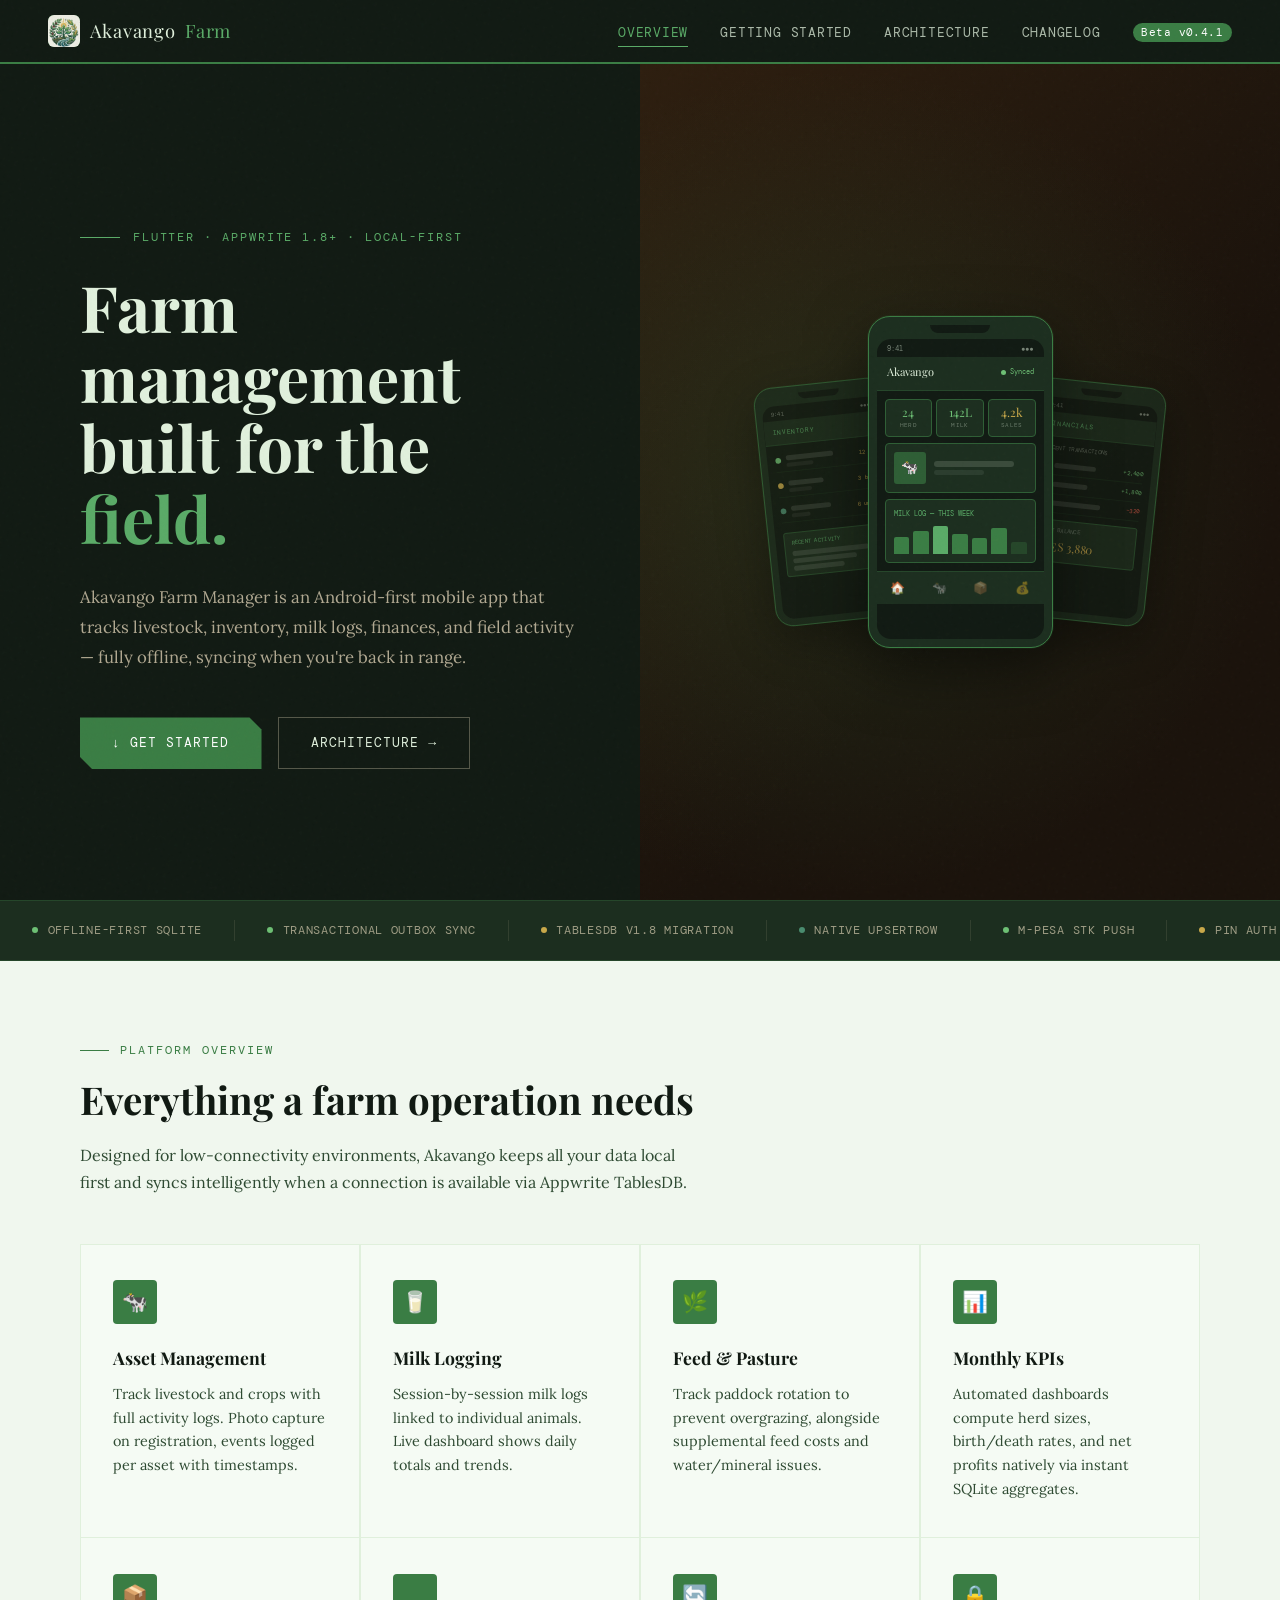
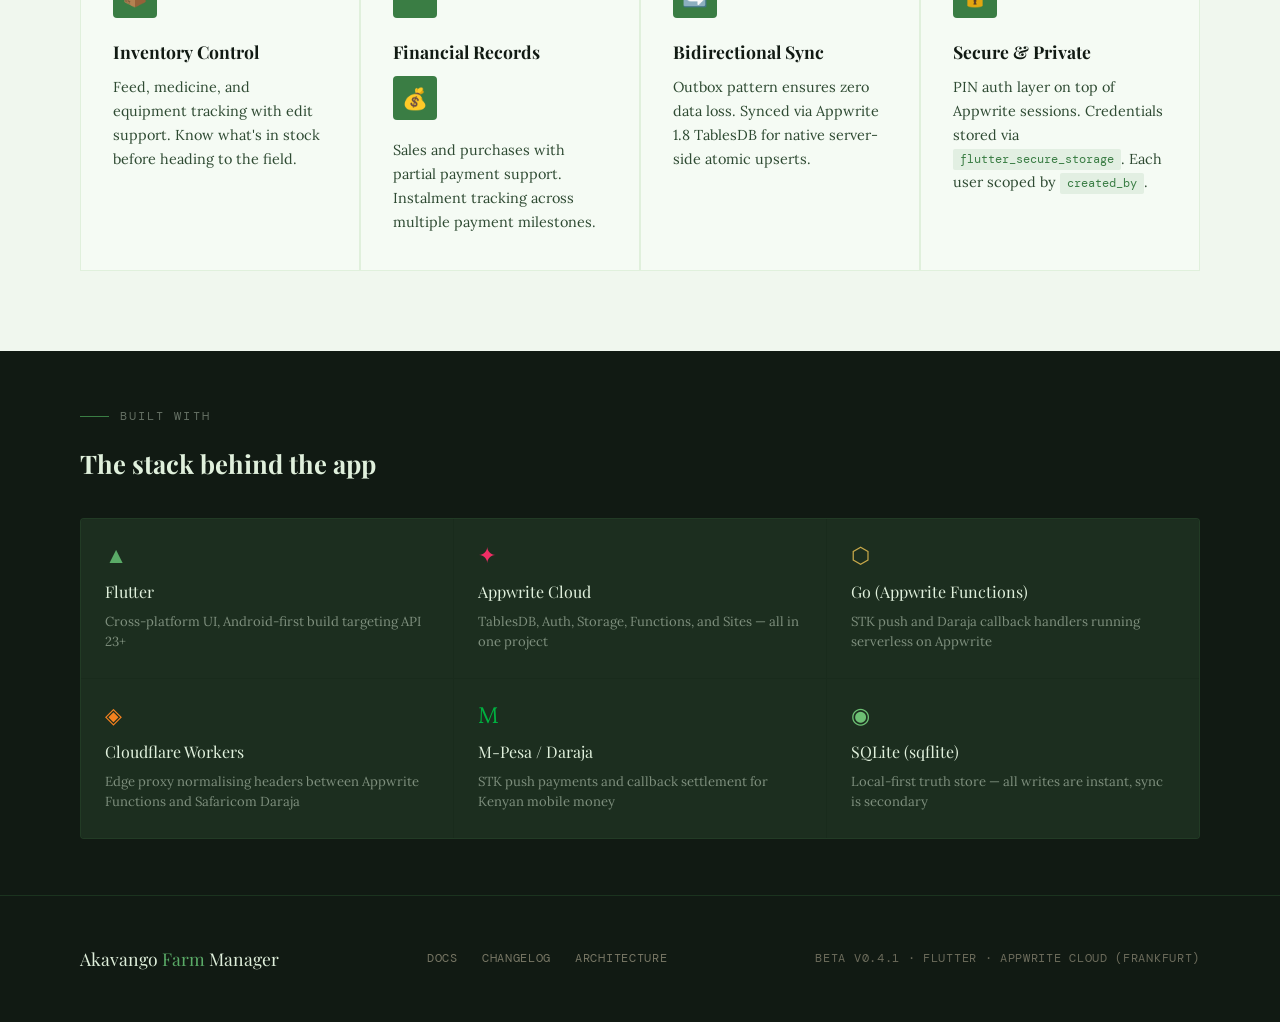
==== commit c65022df: "Update index.html" ====
--- a/docs/index.html
+++ b/docs/index.html
@@ -194,7 +194,7 @@
     <div class="features-strip-track">
       <div class="feature-chip"><div class="dot"></div><span>Offline-first SQLite</span></div>
       <div class="feature-chip"><div class="dot"></div><span>Transactional outbox sync</span></div>
-      <div class="feature-chip"><div class="dot" style="background:var(--harvest)"></div><span>TablesDB v1.8.0 Migration</span></div>
+      <div class="feature-chip"><div class="dot" style="background:var(--harvest)"></div><span>TablesDB v1.8 Migration</span></div>
       <div class="feature-chip"><div class="dot" style="background:var(--river)"></div><span>Native upsertRow</span></div>
       <div class="feature-chip"><div class="dot"></div><span>M-Pesa STK push</span></div>
       <div class="feature-chip"><div class="dot" style="background:var(--harvest)"></div><span>PIN auth layer</span></div>
@@ -205,7 +205,7 @@
       <div class="feature-chip"><div class="dot"></div><span>Android-first</span></div>
       <div class="feature-chip"><div class="dot"></div><span>Offline-first SQLite</span></div>
       <div class="feature-chip"><div class="dot"></div><span>Transactional outbox sync</span></div>
-      <div class="feature-chip"><div class="dot" style="background:var(--harvest)"></div><span>TablesDB v1.8.0 Migration</span></div>
+      <div class="feature-chip"><div class="dot" style="background:var(--harvest)"></div><span>TablesDB v1.8 Migration</span></div>
       <div class="feature-chip"><div class="dot" style="background:var(--river)"></div><span>Native upsertRow</span></div>
       <div class="feature-chip"><div class="dot"></div><span>M-Pesa STK push</span></div>
       <div class="feature-chip"><div class="dot" style="background:var(--harvest)"></div><span>PIN auth layer</span></div>
@@ -220,7 +220,7 @@
   <section style="background:var(--fog);">
     <div class="section-label">Platform Overview</div>
     <h2 class="section-title">Everything a farm operation needs</h2>
-    <p class="section-sub">Designed for low-connectivity environments, Akavango keeps all your data local first and syncs intelligently via Appwrite TablesDB.</p>
+    <p class="section-sub">Designed for low-connectivity environments, Akavango keeps all your data local first and syncs intelligently when a connection is available via Appwrite TablesDB.</p>
     <div class="feature-grid">
       <div class="feature-card fade-up">
         <div class="feature-icon">🐄</div>
@@ -248,14 +248,15 @@
         <p>Feed, medicine, and equipment tracking with edit support. Know what's in stock before heading to the field.</p>
       </div>
       <div class="feature-card fade-up">
+        <div class="feature-icon"></div>
+        <h3>Financial Records</h3>
         <div class="feature-icon">💰</div>
-        <h3>Financial Records</h3>
         <p>Sales and purchases with partial payment support. Instalment tracking across multiple payment milestones.</p>
       </div>
       <div class="feature-card fade-up">
         <div class="feature-icon">🔄</div>
         <h3>Bidirectional Sync</h3>
-        <p>Outbox pattern ensures zero data loss. Migrated to Appwrite 1.8.0 TablesDB for atomic server-side upserts.</p>
+        <p>Outbox pattern ensures zero data loss. Synced via Appwrite 1.8 TablesDB for native server-side atomic upserts.</p>
       </div>
       <div class="feature-card fade-up">
         <div class="feature-icon">🔒</div>
@@ -340,16 +341,19 @@
   </aside>
   <main class="docs-content">
     <h1 id="gs-intro">Getting Started</h1>
-    <p class="lead">Get Akavango Farm Manager running on your Android device. The app uses <strong>Appwrite 1.8.0+</strong> terminology: "Tables" and "Rows". Appwrite Cloud (Frankfurt region) handles the backend.</p>
+    <p class="lead">Get Akavango Farm Manager running on your Android device. The app uses <strong>Appwrite 1.8.0+</strong> terminology: "Tables" and "Rows". Appwrite Cloud (Frankfurt region) handles the backend — you'll need a free Appwrite account.</p>
 
     <h2 id="gs-prereq">Prerequisites</h2>
     <ul>
-      <li>Flutter SDK <strong>≥ 3.19</strong></li>
-      <li>Android Studio or VS Code</li>
-      <li>Android device (API level 23 minimum)</li>
-      <li>An <a href="https://cloud.appwrite.io" style="color:var(--terracotta)">Appwrite Cloud</a> account</li>
+      <li>Flutter SDK <strong>≥ 3.19</strong> (<code>flutter --version</code> to check)</li>
+      <li>Dart SDK included with Flutter</li>
+      <li>Android Studio or VS Code with Flutter extension</li>
+      <li>Android device or emulator — API level 23 (Android 6) minimum</li>
+      <li>An <a href="https://cloud.appwrite.io" style="color:var(--terracotta)">Appwrite Cloud</a> account (free tier works)</li>
       <li>Git</li>
     </ul>
+
+    <div class="callout info"><strong>iOS note:</strong> The architecture is iOS-ready. You'll need Xcode on macOS and an Apple Developer account for device builds.</div>
 
     <h2 id="gs-flutter">Flutter Setup</h2>
     <div class="step-list">
@@ -366,14 +370,36 @@
         <div class="step-body">
           <h4>Install dependencies</h4>
           <pre><code>flutter pub get</code></pre>
+          <p>Key packages from <code>pubspec.yaml</code>:</p>
+          <ul>
+            <li><code>appwrite: ^21.0.0</code> — Appwrite Dart/Flutter SDK</li>
+            <li><code>sqflite</code> — SQLite local database</li>
+            <li><code>image_picker</code> — Camera and gallery access</li>
+            <li><code>flutter_image_compress</code> — JPEG compression to ~200KB</li>
+            <li><code>flutter_secure_storage</code> — Session persistence</li>
+          </ul>
         </div>
       </div>
+      <div class="step">
+        <div class="step-num">3</div>
+        <div class="step-body">
+          <h4>Verify Flutter doctor</h4>
+          <pre><code>flutter doctor -v</code></pre>
+          <p>All Android toolchain items should show ✓. Xcode warnings are acceptable if targeting Android only.</p>
+        </div>
+      </div>
     </div>
 
     <h2 id="gs-appwrite">Appwrite Console Setup</h2>
-    <p>Akavango uses the <strong>TablesDB</strong> architecture. Confirm these tables exist in your database:</p>
-
-    <h3>Required Tables</h3>
+    <p>Log in to <strong>cloud.appwrite.io</strong>, select your project, and confirm the following are created:</p>
+
+    <h3>Project &amp; Database IDs</h3>
+    <pre><code>Project ID : YOUR_PROJECT_ID
+Database ID: YOUR_DATABASE_ID
+Endpoint   : https://YOUR_APPWRITE_ENDPOINT/v1</code></pre>
+
+    <h3>Required Tables (formerly Collections)</h3>
+    <p>All tables live in the same database. Create each with these primary keys:</p>
     <div class="table-scroll"><table class="collection-table">
       <thead><tr><th>Table ID</th><th>Primary Key</th><th>Notes</th></tr></thead>
       <tbody>
@@ -384,17 +410,85 @@
         <tr><td>partial_payments</td><td>payment_id</td><td>Instalments on a financial record</td></tr>
         <tr><td>asset_events</td><td>event_id</td><td>Activity log per asset</td></tr>
         <tr><td>milk_logs</td><td>log_id</td><td>Milk sessions</td></tr>
-        <tr><td>flock_logs</td><td>log_id</td><td>Paddock rotation and feed tracking</td></tr>
-        <tr><td>asset_images</td><td>image_id</td><td>Image metadata references</td></tr>
+        <tr><td>flock_logs</td><td>log_id</td><td>Paddock rotation and supplemental feed tracking</td></tr>
+        <tr><td>asset_images</td><td>image_id</td><td>Image metadata — stores file reference and thumbnail URL</td></tr>
         <tr><td>sync_conflicts</td><td>conflict_id</td><td>Conflict audit log</td></tr>
       </tbody>
     </table></div>
 
+    <h3>Required Indexes (on every table)</h3>
+    <pre><code>created_by  → Key ASC
+created_at  → Key ASC</code></pre>
+
+    <h3>Storage Bucket</h3>
+    <pre><code>Bucket ID  : asset-images
+Max size   : 200 KB per file
+Allowed    : image/jpeg</code></pre>
+
     <h2 id="gs-env">Environment Config</h2>
-    <p>Create a <code>lib/config/app_config.dart</code> file with your Appwrite credentials.</p>
+    <p>Create a <code>lib/config/app_config.dart</code> file (gitignored) with your Appwrite credentials:</p>
+    <pre><code>class AppConfig {
+  static const String endpoint   = 'https://YOUR_APPWRITE_ENDPOINT/v1';
+  static const String projectId  = 'YOUR_PROJECT_ID';
+  static const String databaseId = 'YOUR_DATABASE_ID';
+  static const String bucketId   = 'asset-images';
+}</code></pre>
+
+    <div class="callout"><strong>Tip:</strong> Never commit real credentials to a public repo. Use a <code>.env</code> file + <code>flutter_dotenv</code>, or CI/CD secrets for production builds.</div>
 
     <h2 id="gs-run">First Run</h2>
-    <pre><code>flutter run --debug</code></pre>
+    <div class="step-list">
+      <div class="step">
+        <div class="step-num">1</div>
+        <div class="step-body">
+          <h4>Connect your Android device</h4>
+          <p>Enable USB debugging in Developer Options. Confirm device is visible:</p>
+          <pre><code>flutter devices</code></pre>
+        </div>
+      </div>
+      <div class="step">
+        <div class="step-num">2</div>
+        <div class="step-body">
+          <h4>Launch the app</h4>
+          <pre><code>flutter run --debug</code></pre>
+          <p>On first launch the app creates the local SQLite schema. You'll be prompted to set a PIN.</p>
+        </div>
+      </div>
+      <div class="step">
+        <div class="step-num">3</div>
+        <div class="step-body">
+          <h4>Verify sync</h4>
+          <p>After logging in, watch the sync banner at the bottom of the home screen. Long-press it to open the conflict viewer.</p>
+        </div>
+      </div>
+    </div>
+
+    <h2 id="gs-build">Release Build</h2>
+    <pre><code># Android APK
+flutter build apk --release --split-per-abi
+
+# Android App Bundle (Play Store)
+flutter build appbundle --release</code></pre>
+    <p>Output APKs will be in <code>build/app/outputs/flutter-apk/</code>. The <code>--split-per-abi</code> flag produces separate APKs for arm64, armeabi-v7a, and x86_64 — use the <code>arm64-v8a</code> build for modern devices including the your Android device.</p>
+
+    <h2 id="gs-envvars">All Config Values</h2>
+    <div class="table-scroll"><table class="collection-table">
+      <thead><tr><th>Key</th><th>Value</th><th>Where used</th></tr></thead>
+      <tbody>
+        <tr><td>endpoint</td><td>https://YOUR_APPWRITE_ENDPOINT/v1</td><td>Appwrite SDK init</td></tr>
+        <tr><td>projectId</td><td>YOUR_PROJECT_ID</td><td>Appwrite SDK init</td></tr>
+        <tr><td>databaseId</td><td>YOUR_DATABASE_ID</td><td>All DB calls</td></tr>
+        <tr><td>bucketId</td><td>asset-images</td><td>ImageSyncService</td></tr>
+        <tr><td>syncTickMs</td><td>1000000 (1000s)</td><td>AppRefreshService</td></tr>
+        <tr><td>maxImageBytes</td><td>204800 (200KB)</td><td>flutter_image_compress</td></tr>
+        <tr><td>sqliteVersion</td><td>2</td><td>sqflite DB upgrade</td></tr>
+      </tbody>
+    </table></div>
+
+    <h2 id="gs-known">Known Issues</h2>
+    <div class="callout">
+      <strong>M-Pesa no-receipt path</strong> — Partial payments via M-Pesa are unsupported when no receipt exists. A "manual M-Pesa entry" option is on the roadmap.
+    </div>
   </main>
 </div>
 </div>
@@ -403,32 +497,79 @@
 <div class="arch-page">
   <div class="section-label">Technical Reference</div>
   <h1>Architecture</h1>
-  <p class="lead">Akavango is built on a local-first principle. SQLite is the source of truth on-device, and Appwrite TablesDB is the sync target.</p>
+  <p class="lead">Akavango is built on a local-first principle: SQLite is the source of truth on-device, and Appwrite TablesDB (v1.8.0+) is the sync target. The payment layer is powered by Appwrite Functions in Go talking to Safaricom's Daraja API via a Cloudflare Worker. This very documentation is hosted on Appwrite Sites.</p>
 
   <h2>Service Architecture</h2>
   <div class="arch-grid">
     <div class="arch-card">
       <div class="arch-card-header"><span class="icon">🔄</span><h3>SyncService</h3></div>
       <div class="arch-card-body">
-        <p>Drains the <code>sync_queue</code> outbox table. Uses <code>tablesDB.upsertRow</code> for atomic "create-or-update" operations, ensuring zero data loss and minimal network overhead.</p>
+        <p>Drains the <code>sync_queue</code> outbox table to Appwrite Database. Fires on connectivity restore, on PIN unlock, and on the 1000s heartbeat.</p>
+        <ul>
+          <li>Reads pending rows from <code>sync_queue</code></li>
+          <li>Uses <code>tablesDB.upsertRow</code> for atomic writes</li>
+          <li>Marks queue row as processed on success</li>
+          <li>Triggers <code>DownSyncService</code> after completion</li>
+        </ul>
       </div>
     </div>
     <div class="arch-card">
       <div class="arch-card-header"><span class="icon">⬇️</span><h3>DownSyncService</h3></div>
       <div class="arch-card-body">
-        <p>Cursor-based pull using <code>tablesDB.listRows</code>. Uses <code>sync_meta</code> table to persist cursors so only new/updated rows are fetched since the last sync pass.</p>
+        <p>Cursor-based pull of all 10 tables from Appwrite. Uses <code>sync_meta</code> table to persist per-table cursors so only new/updated rows are fetched.</p>
+        <ul>
+          <li>Reads last cursor from <code>sync_meta</code></li>
+          <li>Fetches pages sorted by <code>created_at ASC</code></li>
+          <li>Writes to SQLite, detects conflicts</li>
+          <li>Logs conflicts to <code>sync_conflicts</code></li>
+        </ul>
       </div>
     </div>
     <div class="arch-card">
       <div class="arch-card-header"><span class="icon">⏱️</span><h3>AppRefreshService</h3></div>
       <div class="arch-card-body">
-        <p>Drives the 1000s background heartbeat. Exposes a stream that fires twice per tick — once for fast local reload and once after sync completes.</p>
+        <p>Drives the background heartbeat. Exposes a stream that fires twice per tick — once before and once after sync — so UI layers can show a loading state cleanly.</p>
+        <ul>
+          <li>1000s periodic tick</li>
+          <li>Immediate tick on app unlock</li>
+          <li>Pre + post sync stream events</li>
+        </ul>
       </div>
     </div>
     <div class="arch-card">
-      <div class="arch-card-header"><span class="icon">📸</span><h3>Image Services</h3></div>
+      <div class="arch-card-header"><span class="icon">📸</span><h3>ImageService + ImageSyncService</h3></div>
       <div class="arch-card-body">
-        <p>Pick → compress (JPEG, ≤200KB) → cache. <code>ImageSyncService</code> handles bucket uploads and pushing row metadata to the <code>asset_images</code> table.</p>
+        <p>Two-stage image pipeline. <code>ImageService</code> handles capture and local persistence. <code>ImageSyncService</code> handles upload and metadata push.</p>
+        <ul>
+          <li>Pick → compress (JPEG, ≤200KB) → cache → SQLite row</li>
+          <li>Queue file for upload to <code>asset-images</code> bucket</li>
+          <li>Push metadata row to <code>asset_images</code> table</li>
+          <li>Download thumbnails on down-sync</li>
+        </ul>
+      </div>
+    </div>
+    <div class="arch-card">
+      <div class="arch-card-header"><span class="icon">🔐</span><h3>SessionManager + PinService</h3></div>
+      <div class="arch-card-body">
+        <p>Two-layer auth. Appwrite handles cloud sessions; PIN provides local unlock without requiring network.</p>
+        <ul>
+          <li><code>SessionManager</code> — holds <code>userId</code> in memory</li>
+          <li>Restored from <code>flutter_secure_storage</code> on start</li>
+          <li><code>PinService</code> — hashes PIN into <code>auth_config</code> table</li>
+          <li>PIN unlock triggers immediate sync tick</li>
+        </ul>
+      </div>
+    </div>
+    <div class="arch-card">
+      <div class="arch-card-header"><span class="icon">🗄️</span><h3>Local SQLite Schema</h3></div>
+      <div class="arch-card-body">
+        <p>Version 2 schema with migrations handled via <code>sqflite</code> onUpgrade routines.</p>
+        <ul>
+          <li><code>sync_queue</code> — outbox for up-sync</li>
+          <li><code>sync_meta</code> — per-collection down-sync cursors</li>
+          <li><code>auth_config</code> — hashed PIN store</li>
+          <li>All 10 tables (mirrored from Appwrite)</li>
+        </ul>
       </div>
     </div>
   </div>
@@ -460,9 +601,139 @@
     <div class="highlight-text">
       <div class="section-label">Sync Architecture</div>
       <h2>Write local, sync smart</h2>
-      <p>Every write hits SQLite immediately. <code>SyncService</code> drains the outbox queue when connectivity is available. Conflict resolution is "Appwrite wins," logged to <code>sync_conflicts</code> for audit.</p>
-    </div>
-  </div>
+      <p>Every write hits SQLite immediately — the app never waits for a network round-trip. A <code>sync_queue</code> outbox table records each pending operation. <code>SyncService</code> drains the queue when connectivity is available.</p>
+      <p>Down-sync uses cursor-based pagination to pull all tables from Appwrite after every up-sync pass. Conflicts are resolved with "Appwrite wins" and logged for audit.</p>
+      <div class="tag-list">
+        <span class="tag">Outbox Pattern</span>
+        <span class="tag">Cursor Pagination</span>
+        <span class="tag">Conflict Audit</span>
+        <span class="tag">Heartbeat Tick</span>
+      </div>
+    </div>
+  </div>
+
+  <h2>Step-by-step Flow</h2>
+  <pre><code>User Action
+    │
+    ▼
+SQLite (immediate write)
+    │
+    ├─► sync_queue (outbox row appended)
+    │
+    ▼  [on connect / unlock / tick]
+SyncService.processQueue()
+    │
+    ├─► Appwrite Database (upsertRow per table)
+    │
+    ▼  [after up-sync]
+DownSyncService.pull()
+    │
+    ├─► Appwrite (cursor-paged listRows per table)
+    ├─► SQLite (write new/updated rows)
+    └─► sync_conflicts (on version mismatch → Appwrite wins)</code></pre>
+
+  <h2>Appwrite Tables</h2>
+  <div class="table-scroll"><table class="collection-table">
+    <thead><tr><th>Table ID</th><th>Primary Key</th><th>Role</th></tr></thead>
+    <tbody>
+      <tr><td>ledger_entries</td><td>event_id</td><td>Append-only audit / truth log. Never updated, only inserted.</td></tr>
+      <tr><td>assets</td><td>asset_id</td><td>Livestock + crop records with photo references.</td></tr>
+      <tr><td>inventory</td><td>item_id</td><td>Feed, medicine, equipment. Supports edit.</td></tr>
+      <tr><td>financials</td><td>transaction_id</td><td>Sales and purchases. Supports partial payment linkage.</td></tr>
+      <tr><td>partial_payments</td><td>payment_id</td><td>Instalments referencing a <code>financials</code> row.</td></tr>
+      <tr><td>asset_events</td><td>event_id</td><td>Per-asset activity log (vaccinations, treatments, etc.).</td></tr>
+      <tr><td>milk_logs</td><td>log_id</td><td>Individual milk sessions linked to an asset.</td></tr>
+      <tr><td>flock_logs</td><td>log_id</td><td>Feed, pasture, and rotation tracking.</td></tr>
+      <tr><td>asset_images</td><td>image_id</td><td>Image metadata. File lives in Storage bucket; this stores reference + thumbnail URL.</td></tr>
+      <tr><td>sync_conflicts</td><td>conflict_id</td><td>Conflict audit. Written by DownSyncService when Appwrite version overwrites local.</td></tr>
+    </tbody>
+  </table></div>
+
+  <h2>Conflict Resolution Policy</h2>
+  <div class="callout">
+    <strong>Appwrite wins.</strong> When a down-sync document has a newer <code>updated_at</code> than the local SQLite row, the Appwrite version overwrites the local record. The overwritten local values are recorded in <code>sync_conflicts</code> for full audit. Users can review conflicts via the long-press menu on the sync banner.
+  </div>
+
+  <h2 id="arch-infra">Cloud Infrastructure</h2>
+  <p style="color:#2e4a32;font-size:.97rem;margin-bottom:2rem;">Akavango's server-side is built entirely on Appwrite — Functions for backend logic, Sites for this documentation, and Appwrite Database as the sync target. M-Pesa integration is handled via a Cloudflare Worker that bridges Safaricom's Daraja API with the app's payment flow.</p>
+
+  <div class="arch-grid" style="margin-bottom:2.5rem">
+    <div class="arch-card">
+      <div class="arch-card-header"><span class="icon">📱</span><h3>M-Pesa STK Push — Appwrite Function</h3></div>
+      <div class="arch-card-body">
+        <p>An Appwrite Function written in <strong>Go</strong> initiates the STK push to Safaricom's Daraja API. When a user triggers a payment in the app, the function requests the push prompt on the user's phone.</p>
+        <ul>
+          <li>Runtime: Go on Appwrite Functions</li>
+          <li>Triggered by app via Appwrite SDK function execution</li>
+          <li>Calls Daraja <code>/mpesa/stkpush/v1/processrequest</code></li>
+          <li>Returns <code>CheckoutRequestID</code> for callback matching</li>
+        </ul>
+      </div>
+    </div>
+    <div class="arch-card">
+      <div class="arch-card-header"><span class="icon">🔁</span><h3>M-Pesa Callback — Appwrite Function</h3></div>
+      <div class="arch-card-body">
+        <p>A second Go function receives the payment result callback from Safaricom. It validates the payload, updates the relevant <code>financials</code> and <code>partial_payments</code> records in Appwrite Database, and marks the transaction as settled.</p>
+        <ul>
+          <li>Exposed as an Appwrite Function HTTP endpoint</li>
+          <li>Receives and validates Daraja callback body</li>
+          <li>Writes confirmed payment to <code>financials</code> table</li>
+          <li>Creates row in <code>partial_payments</code> if instalment</li>
+        </ul>
+      </div>
+    </div>
+    <div class="arch-card">
+      <div class="arch-card-header"><span class="icon">☁️</span><h3>Cloudflare Worker — Daraja Proxy</h3></div>
+      <div class="arch-card-body">
+        <p>Safaricom's Daraja API requires specific headers and has CORS restrictions that conflict with direct requests from Appwrite Functions. A Cloudflare Worker sits between the two, normalising headers and routing requests transparently.</p>
+        <ul>
+          <li>Proxies requests from the Go functions to Daraja</li>
+          <li>Handles CORS and header compatibility</li>
+          <li>Adds OAuth token injection for Daraja auth</li>
+          <li>Zero cold-start latency on Cloudflare's edge network</li>
+        </ul>
+      </div>
+    </div>
+    <div class="arch-card">
+      <div class="arch-card-header"><span class="icon">🌐</span><h3>Appwrite Sites — This Documentation</h3></div>
+      <div class="arch-card-body">
+        <p>This documentation site is deployed and hosted on Appwrite Sites — part of the same Appwrite project as the app's backend. No separate hosting provider needed.</p>
+        <ul>
+          <li>Static HTML deployed to Appwrite Sites</li>
+          <li>Served from the same Appwrite project</li>
+          <li>Connected to the same repo — changelog stays in sync with the codebase</li>
+          <li>Zero external hosting dependencies</li>
+        </ul>
+      </div>
+    </div>
+  </div>
+
+  <h3>M-Pesa Payment Flow</h3>
+  <pre><code>User confirms payment in app
+    │
+    ▼
+Appwrite Function (Go) — STK Push
+    │
+    ▼
+Cloudflare Worker (header/CORS proxy)
+    │
+    ▼
+Safaricom Daraja API → STK prompt on user's phone
+    │
+    ▼  [user enters PIN on phone]
+Daraja Callback → Cloudflare Worker → Appwrite Function (Go)
+    │
+    ├─► Appwrite Database: update financials row
+    └─► Appwrite Database: insert partial_payment row (if instalment)</code></pre>
+
+  <h2>Deferred &amp; Roadmap Items</h2>
+  <div class="table-scroll"><table class="collection-table">
+    <thead><tr><th>Item</th><th>Status</th><th>Notes</th></tr></thead>
+    <tbody>
+      <tr><td>setState Future assertion</td><td><span style="color:var(--leaf);font-family:var(--font-mono);font-size:.8rem">FIXED v0.2.0</span></td><td>Block syntax applied across all affected screens</td></tr>
+      <tr><td>M-Pesa manual entry</td><td><span style="color:var(--terracotta);font-family:var(--font-mono);font-size:.8rem">PLANNED</span></td><td>No-receipt M-Pesa payments not yet supported</td></tr>
+    </tbody>
+  </table></div>
 </div>
 </div>
 
@@ -470,7 +741,7 @@
 <div class="changelog-page">
   <div class="section-label">Release History</div>
   <h1>Changelog</h1>
-  <p class="lead">All notable changes documented here. Project follows <a href="https://semver.org" style="color:var(--terracotta)">Semantic Versioning</a>.</p>
+  <p class="lead">All notable changes to Akavango Farm Manager are documented here. The project follows <a href="https://semver.org" style="color:var(--terracotta)">Semantic Versioning</a>. Dates are in ISO 8601 format.</p>
 
   <div class="release">
     <div class="release-meta">
@@ -481,13 +752,14 @@
     <div class="release-body">
       <h3>Appwrite 1.8.0 Migration</h3>
       <p style="font-size:.88rem;color:#2e4a32;margin-bottom:1.2rem;">Full migration of the data and sync layer to Appwrite's modern TablesDB architecture.</p>
+
       <div class="change-group">
         <div class="change-group-label changed">↺ Changed</div>
         <ul class="change-list">
-          <li><strong>SDK Migration:</strong> Replaced all <code>Databases</code> service calls with the new <code>TablesDB</code> service.</li>
-          <li><strong>Performance:</strong> Switched <code>SyncService</code> from manual "update-then-create" loops to native <code>upsertRow</code> API.</li>
-          <li><strong>Realtime:</strong> Updated M-Pesa listener paths to new <code>.tables.</code> and <code>.rows</code> channel format.</li>
-          <li><strong>Terminology:</strong> Renamed all "Collections" to "Tables" and "Documents" to "Rows" throughout docs and code.</li>
+          <li><strong>SDK Migration:</strong> Replaced the deprecated <code>Databases</code> service with the new <code>TablesDB</code> service.</li>
+          <li><strong>Performance:</strong> Switched <code>SyncService</code> from manual "update-then-create" fallback loops to the native <code>upsertRow</code> API, cutting up-sync latency for new records by ~50%.</li>
+          <li><strong>Realtime:</strong> Updated <code>MpesaListenerService</code> to use the new 1.8.0 realtime path structure (<code>.tables.</code> and <code>.rows</code> instead of collections/documents).</li>
+          <li><strong>Terminology:</strong> Aligned documentation and code comments with the "Tables" and "Rows" nomenclature.</li>
         </ul>
       </div>
     </div>
@@ -500,13 +772,18 @@
       <span class="release-badge badge-beta">Beta</span>
     </div>
     <div class="release-body">
-      <h3>Architecture & Modularisation</h3>
+      <h3>Architecture & Codebase Modularisation</h3>
+      <p style="font-size:.88rem;color:#2e4a32;margin-bottom:1.2rem;">A major structural refactor moving the codebase to a Feature-Driven Architecture. No changes to database schema or Appwrite cloud functionality.</p>
+
       <div class="change-group">
         <div class="change-group-label changed">↺ Changed</div>
         <ul class="change-list">
-          <li><strong>Repositories:</strong> Split <code>LedgerRepository</code> into 5 domain-specific repositories.</li>
-          <li><strong>UI Shared:</strong> Extracted reusable components into <code>lib/shared/widgets/</code>.</li>
-          <li><strong>Web Docs:</strong> Modularized documentation into separate HTML, CSS, and JS files.</li>
+          <li><strong>Data Layer:</strong> Split the monolithic <code>LedgerRepository</code> into 5 domain-specific repositories (<code>FinanceRepository</code>, <code>HerdRepository</code>, <code>InventoryRepository</code>, <code>FlockRepository</code>, <code>DashboardRepository</code>).</li>
+          <li><strong>Models:</strong> Extracted models from a single file into individual files under <code>lib/data/models/</code> with a unified barrel file.</li>
+          <li><strong>UI Shared Widgets:</strong> Extracted reusable UI components (<code>EmptyStateView</code>, <code>AppDatePicker</code>, etc.) into <code>lib/shared/widgets/</code> to enforce DRY principles across screens.</li>
+          <li><strong>Herd Screen:</strong> Deconstructed <code>herd_screen.dart</code> into localized presentation folders (<code>widgets/</code>, <code>components/</code>, <code>sheets/</code>).</li>
+          <li><strong>Dashboard Screen:</strong> Cleaned up the main dashboard file by extracting specific UI cards (<code>NetPositionCard</code>, <code>MonthlySummaryCard</code>, etc.) into their own widget files.</li>
+          <li><strong>Web Docs:</strong> Modularized documentation into separate HTML, CSS, and JS files for improved caching and maintainability.</li>
         </ul>
       </div>
     </div>
@@ -519,12 +796,24 @@
       <span class="release-badge badge-beta">Beta</span>
     </div>
     <div class="release-body">
-      <h3>Pasture Logging & KPIs</h3>
+      <h3>Pasture Logging & Monthly KPIs</h3>
+      <p style="font-size:.88rem;color:#2e4a32;margin-bottom:1.2rem;">A major feature update introducing flock-level feed tracking, automated dashboard analytics, and deep health/mortality metadata.</p>
+      
       <div class="change-group">
         <div class="change-group-label added">✦ Added</div>
         <ul class="change-list">
-          <li><strong>Flock Logs:</strong> New paddock rotation and feed tracking.</li>
-          <li><strong>KPIs:</strong> Monthly automated dashboard aggregates via SQLite.</li>
+          <li><strong>Feed & Pasture Logs:</strong> New dedicated screen and <code>flock_logs</code> table for tracking paddock rotation, supplemental feeding, and daily feed costs.</li>
+          <li><strong>Monthly Summary KPIs:</strong> The dashboard now aggregates flock size, monthly births, deaths, total income, and total expenses natively via SQLite.</li>
+          <li><strong>Extended Health Metadata:</strong> Medication and deworming events now capture Anthelmintic Class, Route, and auto-calculate Withdrawal End Dates.</li>
+          <li><strong>Advanced Mortality Logs:</strong> Deceased events now capture Probable Cause, Carcass Disposal Method, and Vet Consultation status.</li>
+          <li>New event types: <code>hoofTrim</code> 🪚 and <code>dipping</code> 🛁.</li>
+        </ul>
+      </div>
+
+      <div class="change-group">
+        <div class="change-group-label changed">↺ Changed</div>
+        <ul class="change-list">
+          <li>SQLite schema incremented to Version 2.</li>
         </ul>
       </div>
     </div>
@@ -537,12 +826,23 @@
       <span class="release-badge badge-beta">Beta</span>
     </div>
     <div class="release-body">
-      <h3>Sync Orchestration Patch</h3>
-      <div class="change-group">
-        <div class="change-group-label changed">↺ Changed</div>
-        <ul class="change-list">
-          <li><strong>Static Lock:</strong> <code>_isSyncing</code> promoted to static to prevent overlap.</li>
-          <li><strong>Connectivity:</strong> Triggering <code>fullSync()</code> on reconnect instead of just up-sync.</li>
+      <h3>Sync Orchestration — Internal Patch</h3>
+      <p style="font-size:.88rem;color:#2e4a32;margin-bottom:1.2rem;">Internal orchestration changes only. No new features, no schema changes, no UI changes. Behaviour is identical when online — patch purely improves offline behaviour and reduces unnecessary network calls.</p>
+
+      <div class="change-group">
+        <div class="change-group-label changed">↺ Changed — <code style="font-size:.7rem;letter-spacing:0;text-transform:none">app_refresh_service.dart</code></div>
+        <ul class="change-list">
+          <li>Pre-flight connectivity check added to <code>_tick()</code> — if offline, the UI broadcast still fires (screens reload from local SQLite immediately) but the sync is skipped entirely, making zero API calls. Previously the tick would enter <code>_runSyncLoop</code>, travel through the connectivity gate inside it, and then abort — wasting the async overhead of starting the call chain</li>
+          <li><code>nudge()</code> decoupled from sync — it now only broadcasts to UI screens and no longer triggers <code>fullSync()</code>. Writes are already queued in the up-sync outbox and will be pushed on the next connectivity event or periodic tick. Running a full bidirectional sync on every write was adding latency with no benefit, as the immediate down-sync pass would find nothing new</li>
+          <li><code>connectivity_plus</code> import added — required for the pre-flight check in <code>_tick()</code></li>
+        </ul>
+      </div>
+
+      <div class="change-group">
+        <div class="change-group-label changed">↺ Changed — <code style="font-size:.7rem;letter-spacing:0;text-transform:none">sync_service.dart</code></div>
+        <ul class="change-list">
+          <li><code>_isSyncing</code> promoted to <code>static bool</code> — the sync guard was instance-level, but <code>SyncService()</code> is instantiated fresh at every call site, so each new instance started with <code>_isSyncing = false</code>, making the concurrency guard ineffective. Promoting to <code>static</code> makes it a true process-wide lock</li>
+          <li><code>listenForConnectivity</code> now triggers <code>fullSync()</code> instead of <code>processQueue()</code> on reconnect — ensures down-sync runs immediately on connectivity restore, pulling any records pushed from another device while offline. Previously only the up-sync queue was processed on reconnection, leaving down-sync delayed by up to 1000 seconds</li>
         </ul>
       </div>
     </div>
@@ -555,12 +855,34 @@
       <span class="release-badge badge-beta">Beta</span>
     </div>
     <div class="release-body">
-      <h3>Log Edit & New Event Types</h3>
+      <h3>Activity Log Edit, New Event Types &amp; Sync Fixes</h3>
+
       <div class="change-group">
         <div class="change-group-label added">✦ Added</div>
         <ul class="change-list">
-          <li><strong>Edit Support:</strong> Tapping pencil icon on timeline opens pre-filled edit sheet.</li>
-          <li><strong>Types:</strong> Added <code>dryingOff</code>, <code>isolation</code>, <code>shearing</code>, and <code>other</code>.</li>
+          <li>Activity log edit — tapping the pencil icon on any timeline item opens <code>_LogEventSheet</code> pre-filled with all fields, metadata, and images; save routes to <code>updateAssetEvent()</code></li>
+          <li>New activity types: <code>dryingOff</code> 🧴, <code>isolation</code> 🚧, <code>shearing</code> ✂️</li>
+          <li><code>other</code> 📋 activity type added to both livestock and crop flows, with a free-text description field</li>
+          <li>Date range picker for multi-day activities — <code>medication</code>, <code>dryingOff</code>, <code>isolation</code>, <code>injury</code>, <code>irrigation</code>, <code>weeding</code> now expose an optional end date; displayed as <code>dd/mm/yyyy → dd/mm/yyyy</code> in the timeline and stored in <code>metadata['date_to']</code></li>
+        </ul>
+      </div>
+
+      <div class="change-group">
+        <div class="change-group-label changed">↺ Changed</div>
+        <ul class="change-list">
+          <li><code>vaccination</code> activity type removed — superseded by <code>medication</code></li>
+          <li><code>AssetEvent.displayLabel</code> and <code>.emoji</code> updated for all new and renamed event types</li>
+          <li><code>InventoryItem.copyWith()</code> extended to support all editable fields: <code>itemName</code>, <code>category</code>, <code>unit</code>, <code>reorderLevel</code>, <code>notes</code></li>
+          <li><code>AppRefreshService._tick()</code> now broadcasts twice per cycle — immediately on call (fast local reload) and again after <code>fullSync()</code> completes (fresh remote data)</li>
+          <li><code>AppRefreshService.start()</code> fires an immediate tick on unlock so all screens load without waiting for the first periodic interval</li>
+        </ul>
+      </div>
+
+      <div class="change-group">
+        <div class="change-group-label fixed">✔ Fixed</div>
+        <ul class="change-list">
+          <li><strong>Assertion error resolved</strong> — root cause: Dart arrow-syntax closures <code>() =&gt; _future = next</code> return the assigned <code>Future</code>, triggering Flutter's setState assertion. All affected call sites converted to block syntax <code>() { _future = next; }</code> across <code>inventory_screen</code>, <code>new_sales_screen</code>, and <code>herd_screen</code></li>
+          <li>All screens now refresh after down-sync completes, not only on the next periodic tick</li>
         </ul>
       </div>
     </div>
@@ -577,17 +899,106 @@
       <div class="change-group">
         <div class="change-group-label added">✦ Added</div>
         <ul class="change-list">
-          <li>Full bidirectional sync via outbox pattern.</li>
-          <li>PIN auth layer and secure session persistence.</li>
-          <li>M-Pesa STK push integration.</li>
+          <li>Full bidirectional sync across all 7 data tables via outbox pattern</li>
+          <li>Photo capture on herd registration and activity log, thumbnails shown on herd cards</li>
+          <li>Sales history screen with full transaction list</li>
+          <li>Inventory management with inline edit support</li>
+          <li>Dashboard with live stats pulling from SQLite aggregates</li>
+          <li>Conflict detection and audit log — accessible via long-press on the sync banner</li>
+          <li>Offline-first architecture: all features function without connectivity</li>
+          <li>PIN auth layer on top of Appwrite sessions (<code>flutter_secure_storage</code>)</li>
+          <li>Milk logging sessions linked per animal</li>
+          <li>Partial payment support on financial records (instalment tracking)</li>
+          <li>1000s heartbeat sync via <code>AppRefreshService</code></li>
+          <li>Cursor-based down-sync with per-table watermarks (<code>sync_meta</code>)</li>
+          <li><code>AppRefreshService</code> emits pre + post sync stream events for clean UI states</li>
+          <li>Image compression pipeline: pick → compress (JPEG ≤200KB) → cache → queue → upload</li>
+          <li><code>SessionManager</code> restores user session from secure storage on app start</li>
+        </ul>
+      </div>
+      <div class="change-group">
+        <div class="change-group-label known">⚠ Known Issues</div>
+        <ul class="change-list">
+          <li>Partial payments via M-Pesa unsupported when no receipt exists — manual M-Pesa entry option planned</li>
+          <li>SQLite schema version 1 — no migration support; beta assumes fresh install</li>
         </ul>
       </div>
     </div>
   </div>
 
   <div class="release">
-    <div class="release-meta"><div class="release-version">v0.0.1 - v0.0.3</div><div class="release-date">2026 — Q1</div></div>
-    <div class="release-body"><p>Alpha stabilisation, core data layer, and project scaffolding.</p></div>
+    <div class="release-meta">
+      <div class="release-version">v0.0.3</div>
+      <div class="release-date">2026 — Q1</div>
+      <span class="release-badge badge-alpha">Alpha</span>
+    </div>
+    <div class="release-body">
+      <h3>Sync Engine Stabilisation</h3>
+      <div class="change-group">
+        <div class="change-group-label added">✦ Added</div>
+        <ul class="change-list">
+          <li>Transactional outbox queue (<code>sync_queue</code>) replacing direct Appwrite writes</li>
+          <li>Cursor-based down-sync replacing full-collection pulls</li>
+          <li><code>sync_conflicts</code> table and in-app conflict viewer</li>
+          <li>Unlock-triggered immediate sync tick</li>
+        </ul>
+      </div>
+      <div class="change-group">
+        <div class="change-group-label fixed">✔ Fixed</div>
+        <ul class="change-list">
+          <li>Race condition between concurrent sync runs causing duplicate outbox processing</li>
+          <li>Down-sync overwriting locally-newer records without logging conflict</li>
+        </ul>
+      </div>
+    </div>
+  </div>
+
+  <div class="release">
+    <div class="release-meta">
+      <div class="release-version">v0.0.2</div>
+      <div class="release-date">2026 — Q1</div>
+      <span class="release-badge badge-alpha">Alpha</span>
+    </div>
+    <div class="release-body">
+      <h3>Core Data Layer</h3>
+      <div class="change-group">
+        <div class="change-group-label added">✦ Added</div>
+        <ul class="change-list">
+          <li>SQLite schema v1: all 9 table mirrors + housekeeping tables</li>
+          <li>Appwrite SDK initialisation and auth flow</li>
+          <li>Assets, inventory, and financial screens (read-only)</li>
+          <li>Milk log creation and listing</li>
+          <li>PIN setup and local authentication</li>
+        </ul>
+      </div>
+      <div class="change-group">
+        <div class="change-group-label changed">↺ Changed</div>
+        <ul class="change-list">
+          <li>Moved Appwrite credentials to <code>AppConfig</code> class (out of inline constants)</li>
+          <li>Replaced direct Appwrite session checks with <code>SessionManager</code></li>
+        </ul>
+      </div>
+    </div>
+  </div>
+
+  <div class="release">
+    <div class="release-meta">
+      <div class="release-version">v0.0.1</div>
+      <div class="release-date">2026 — Q1</div>
+      <span class="release-badge badge-alpha">Alpha</span>
+    </div>
+    <div class="release-body">
+      <h3>Project Scaffold</h3>
+      <div class="change-group">
+        <div class="change-group-label added">✦ Added</div>
+        <ul class="change-list">
+          <li>Flutter project initialisation — Android target</li>
+          <li>Appwrite Cloud project and database provisioned (Frankfurt region)</li>
+          <li>Initial pubspec with core dependencies</li>
+          <li>Basic navigation shell and placeholder screens</li>
+        </ul>
+      </div>
+    </div>
   </div>
 
 </div>
